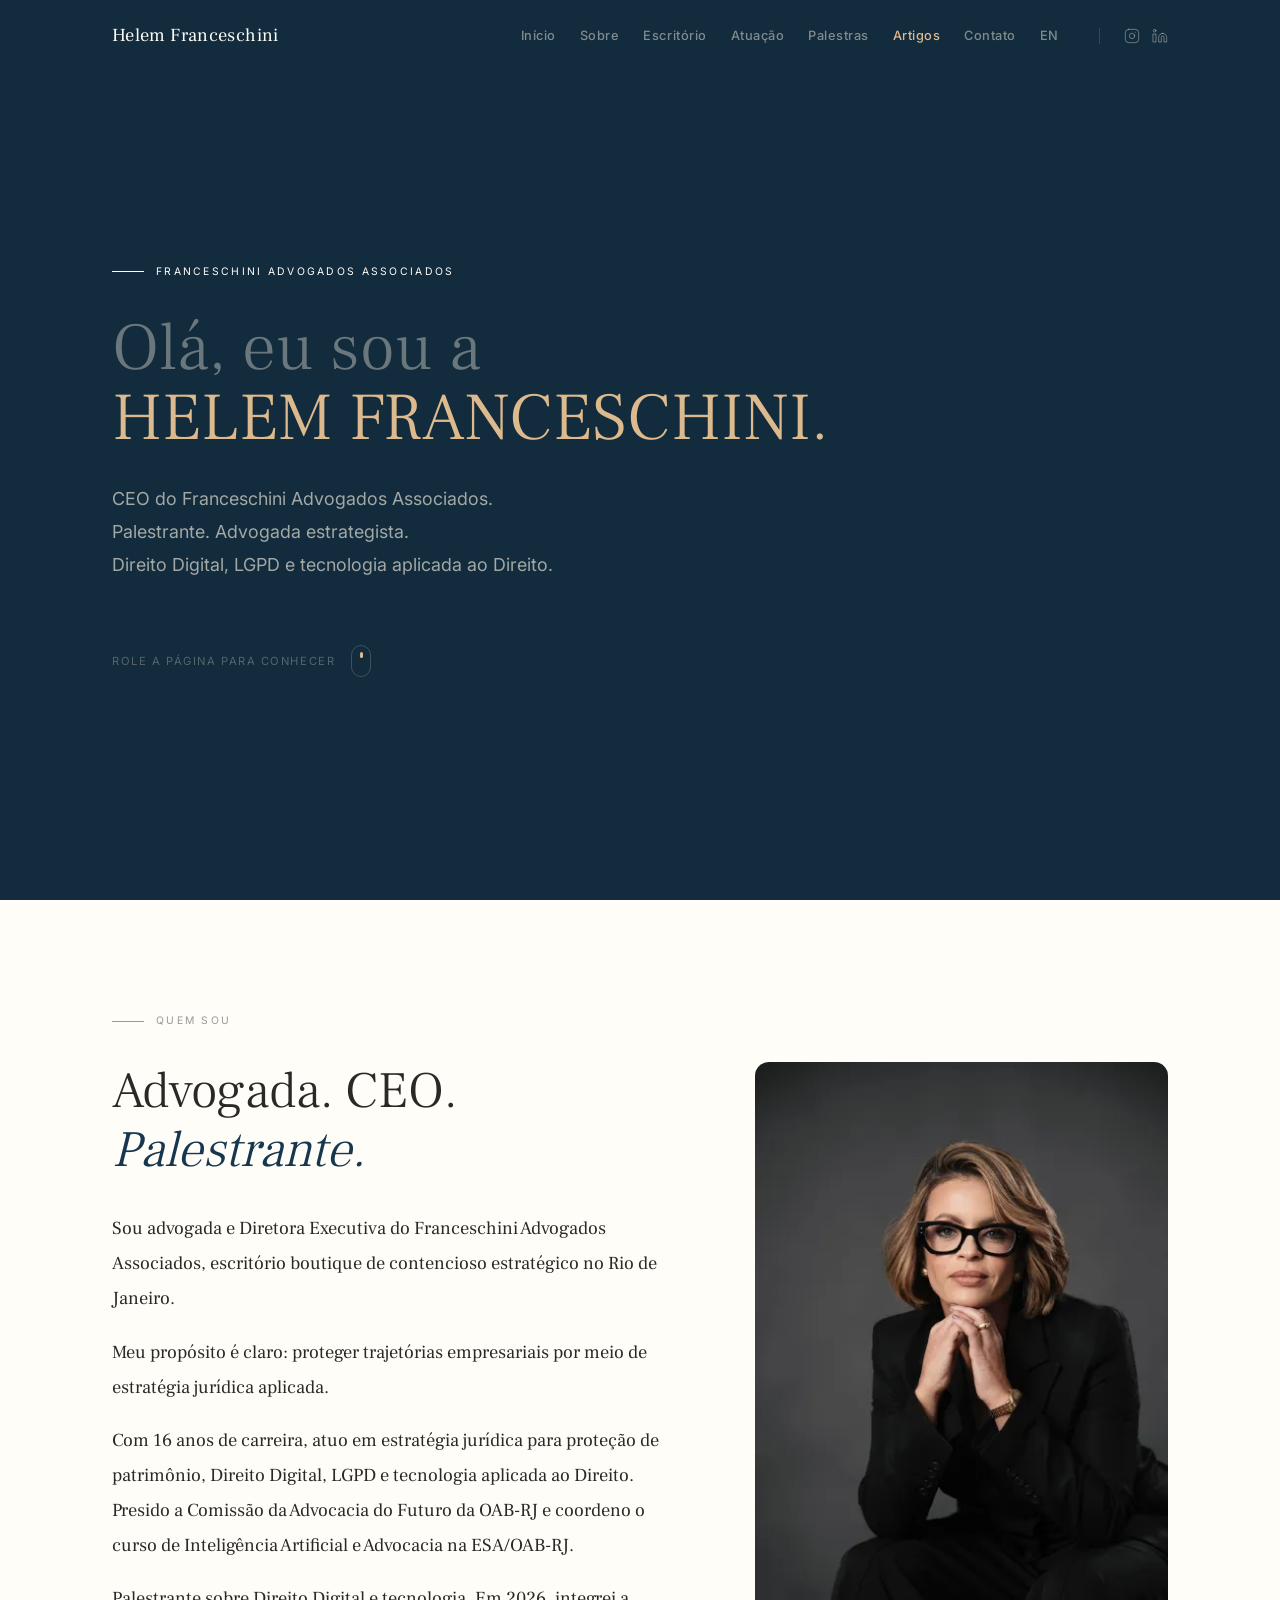
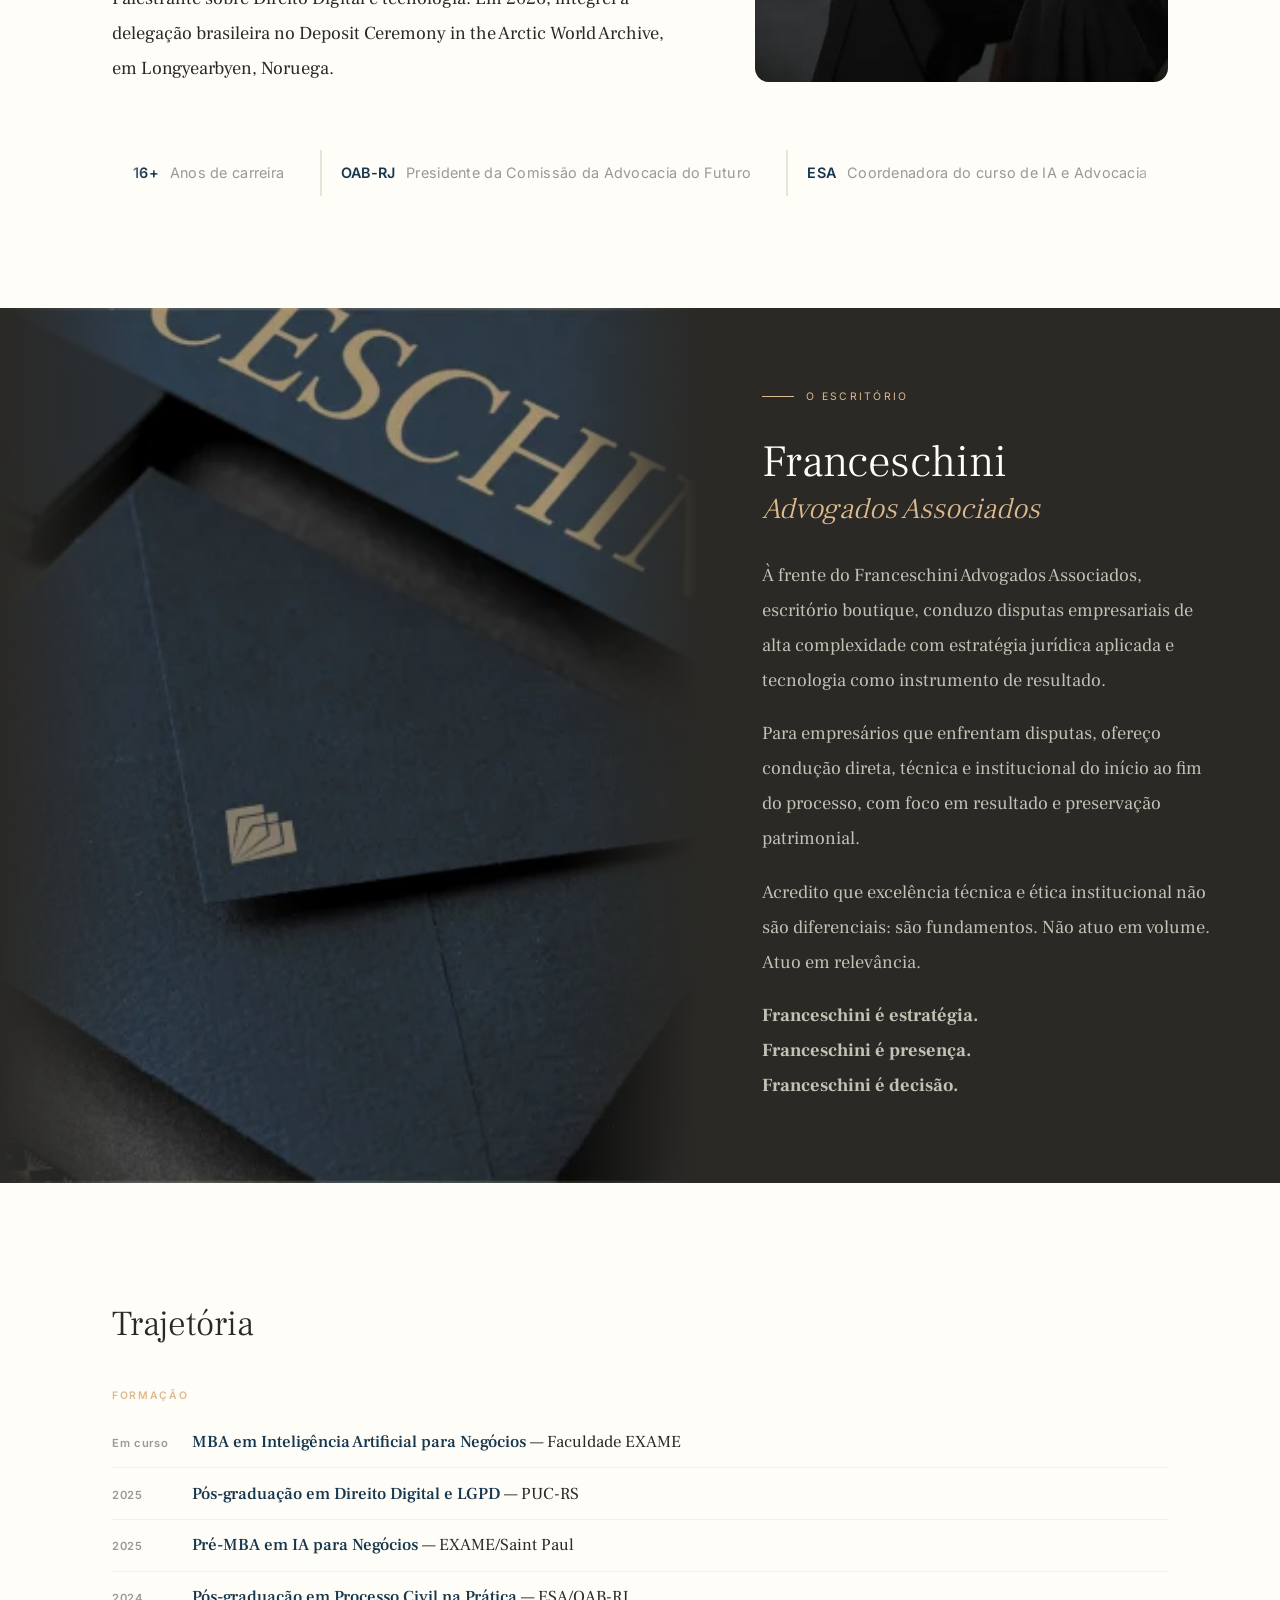
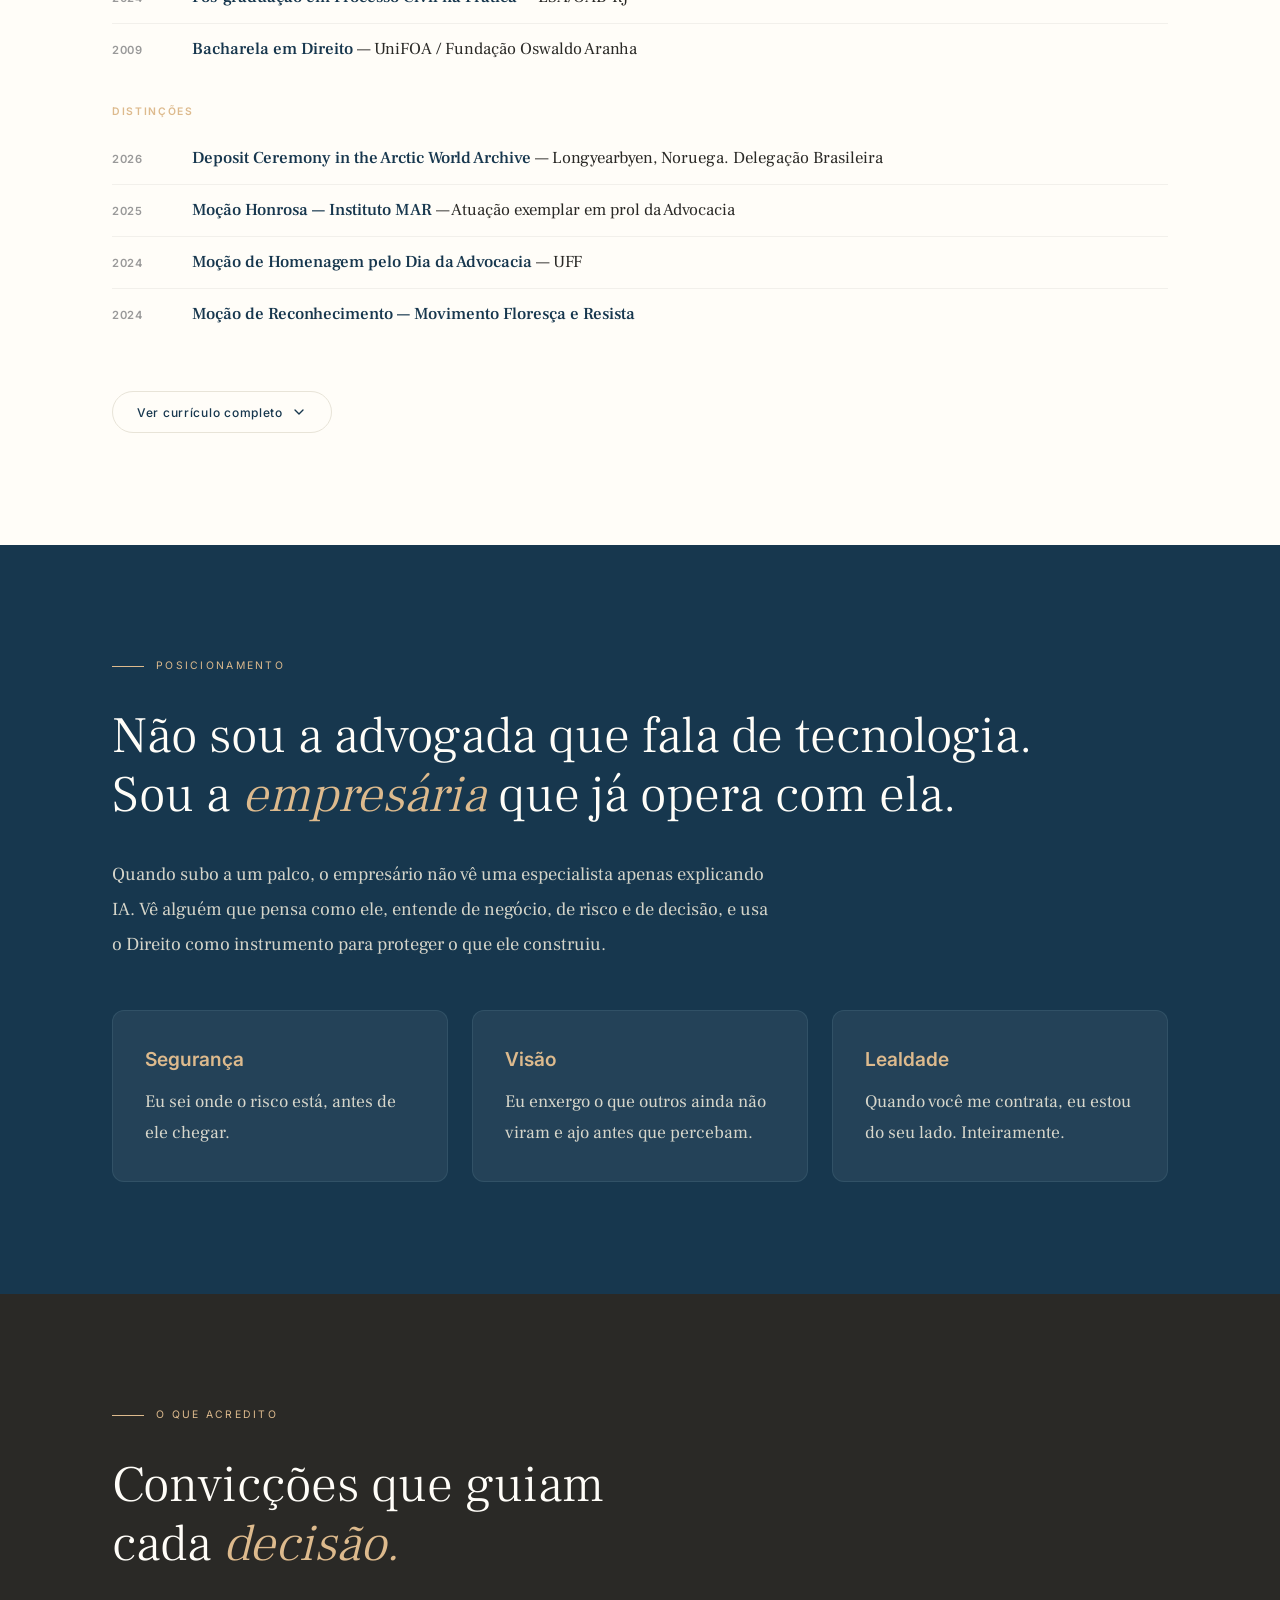
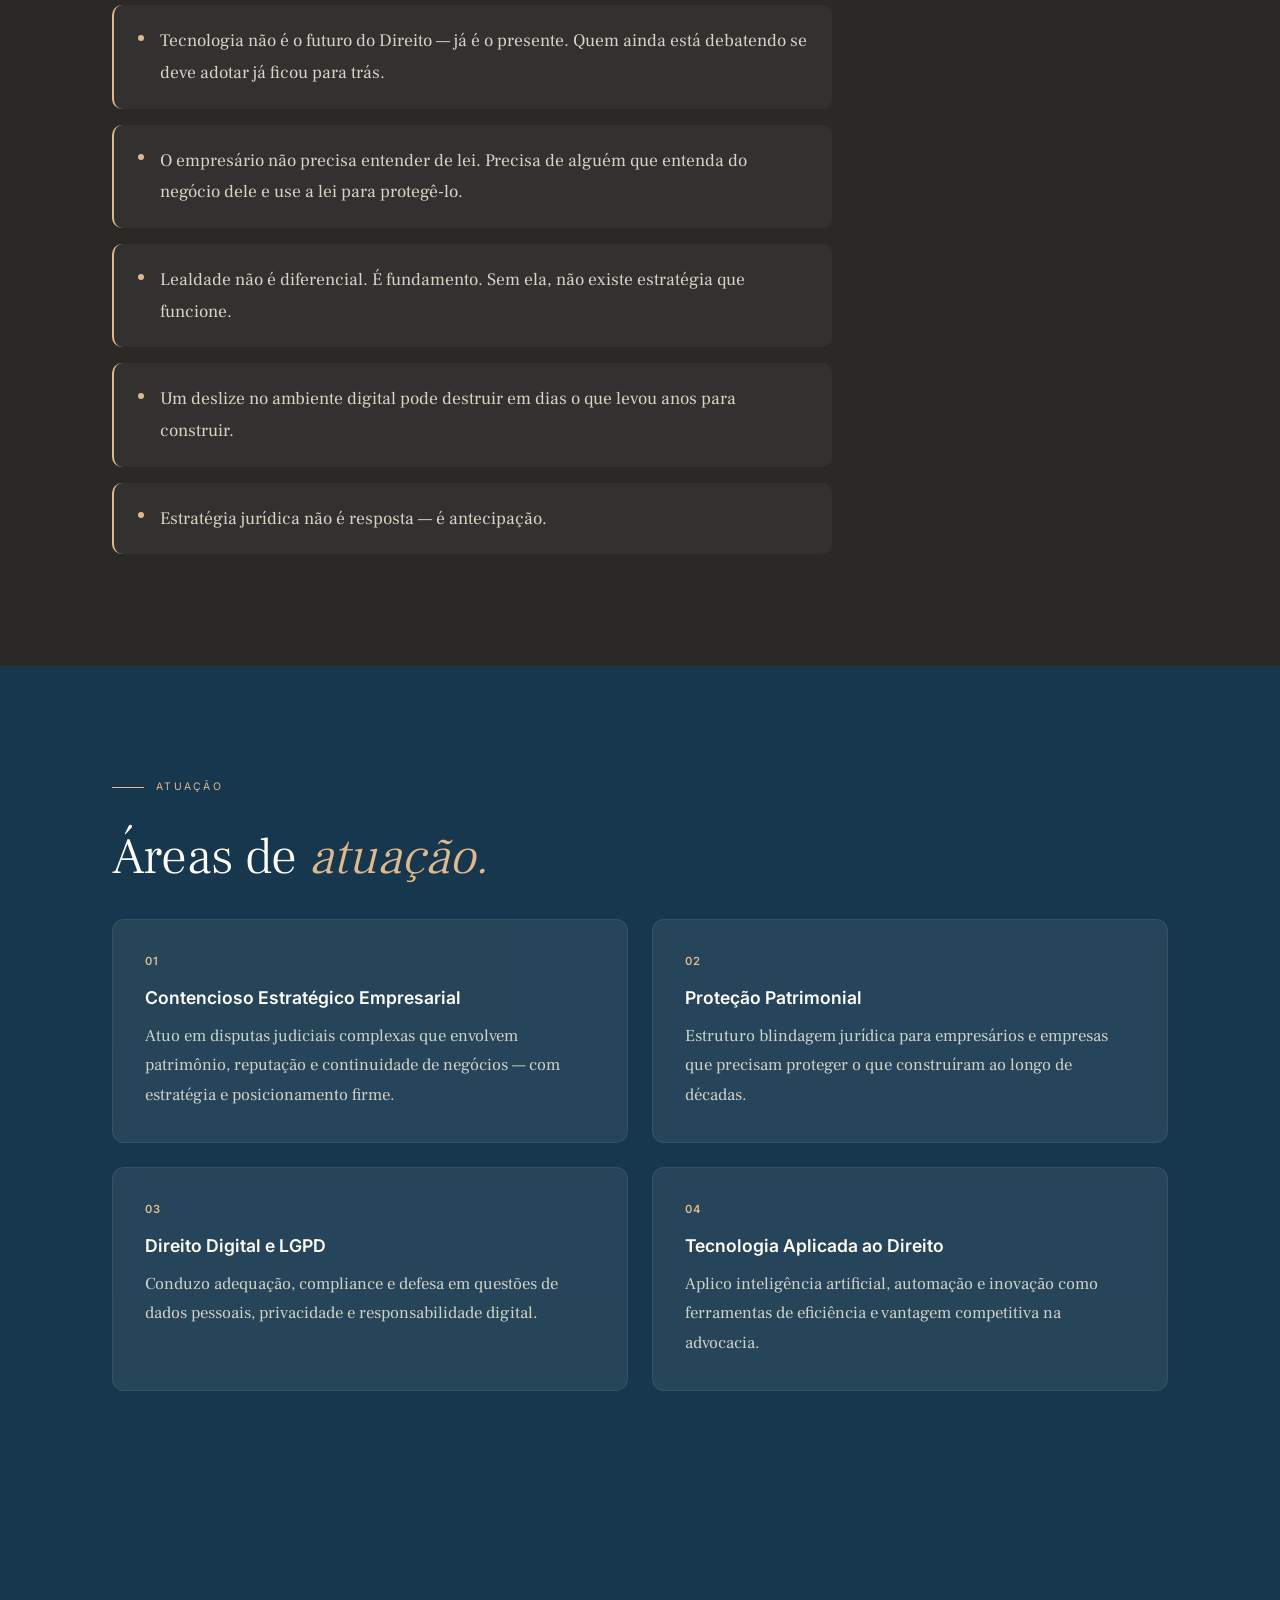
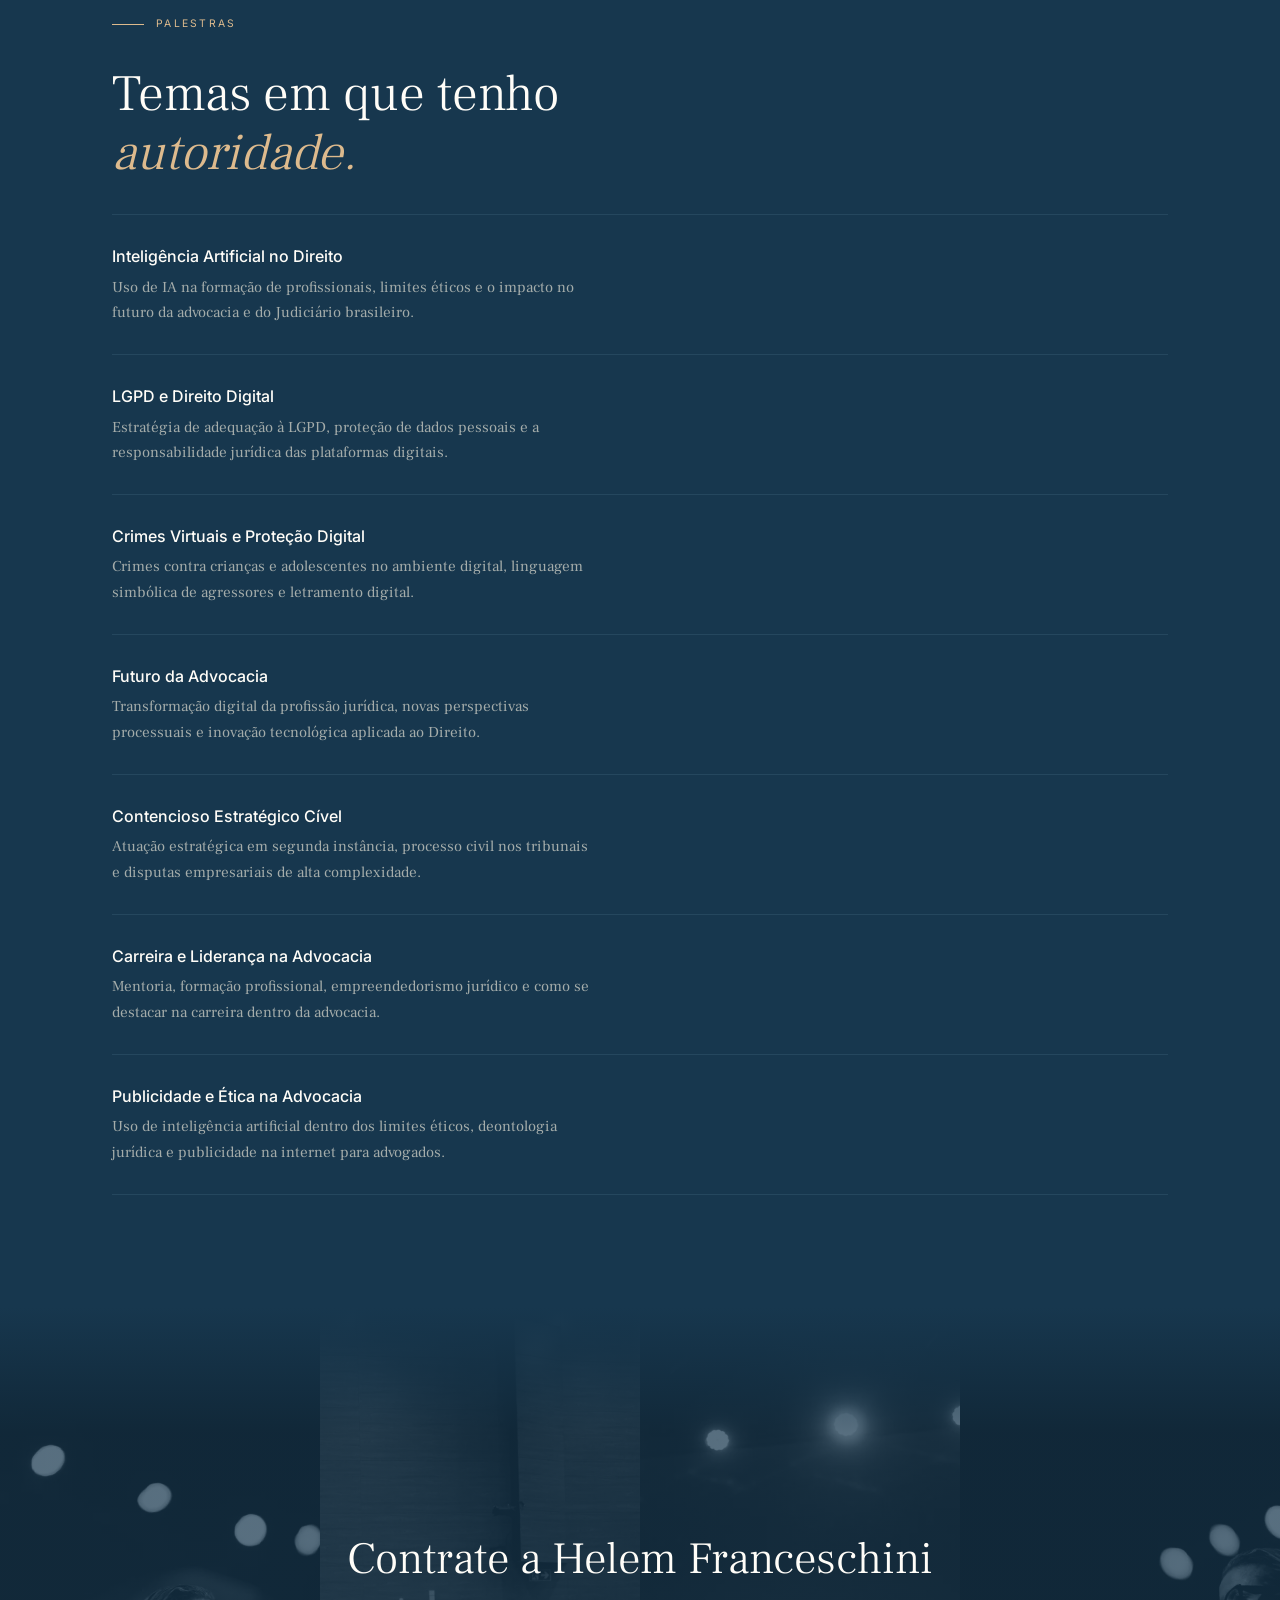
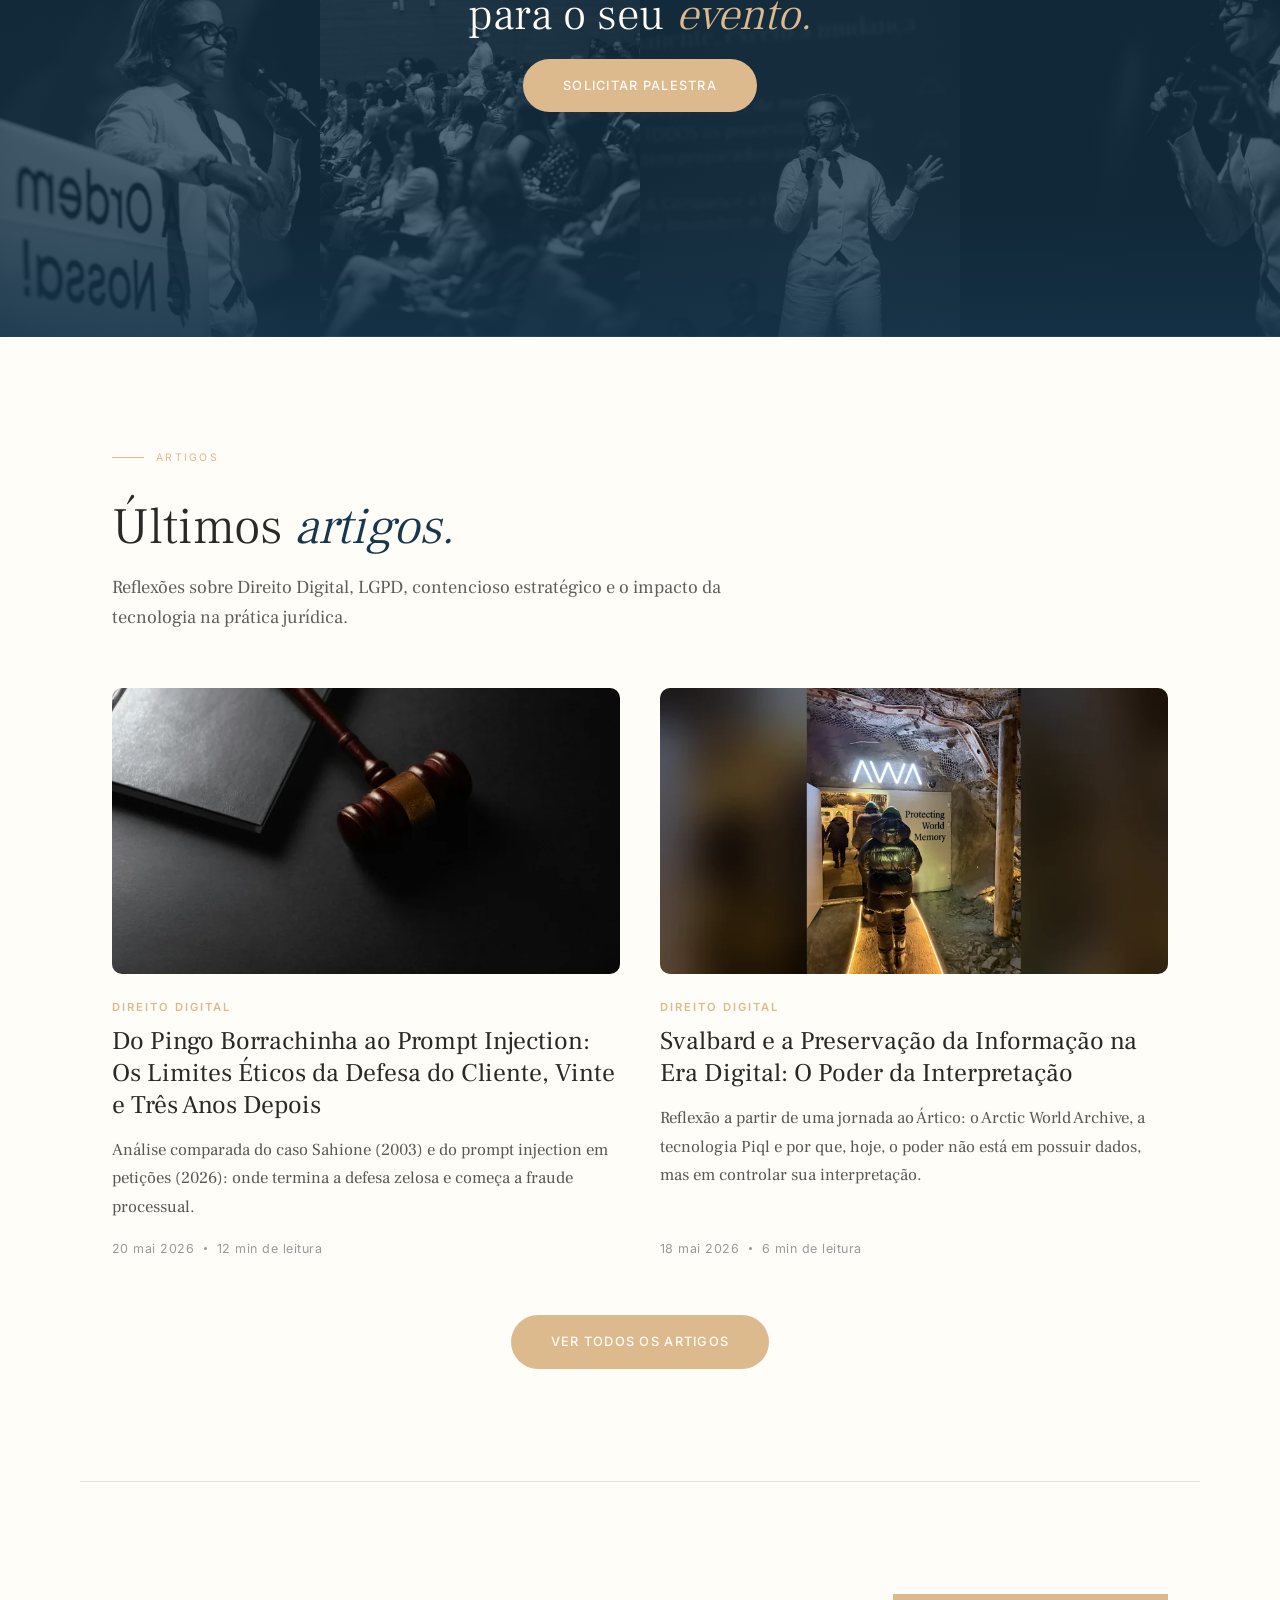
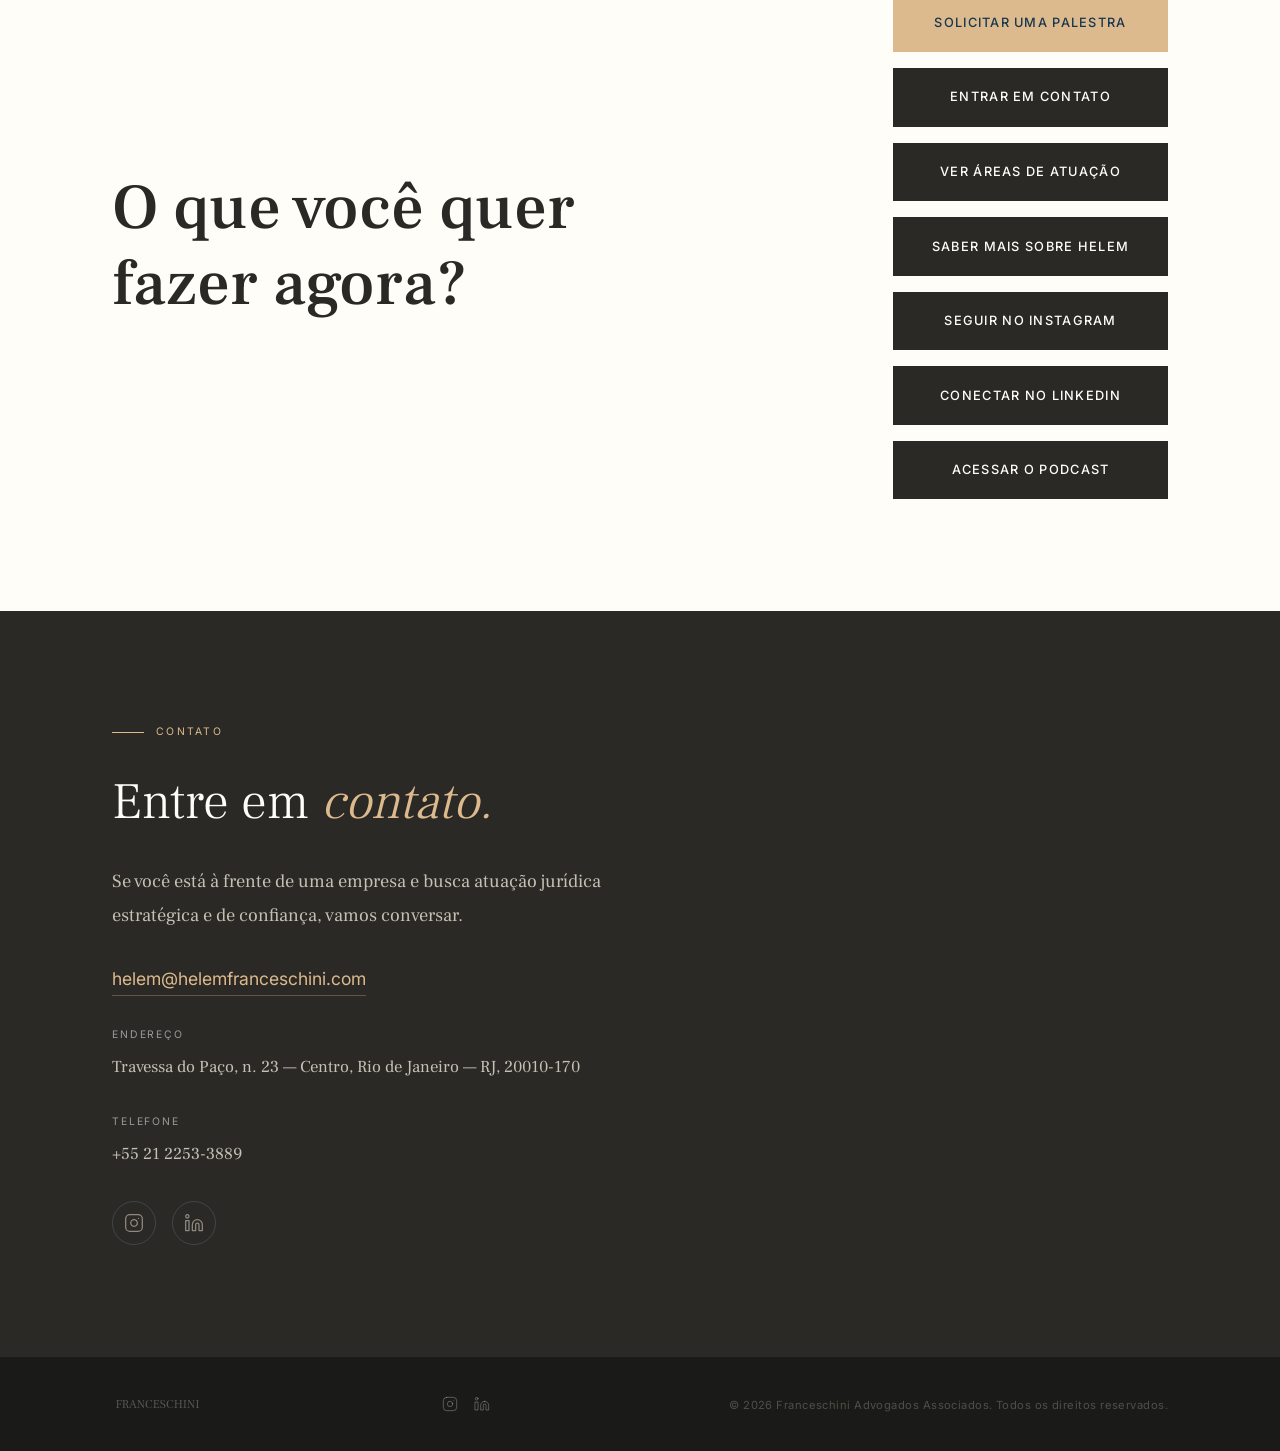
==== index.html @ 121a287d "feat: adiciona Microsoft Clarity (heatmaps + session recordings) e atualiza lastmod do sitemap Co-Au" ====
<!DOCTYPE html>
<html lang="pt-BR">
<head>
  <meta charset="UTF-8">
  <meta name="viewport" content="width=device-width, initial-scale=1.0">

  <!-- SEO: Title -->
  <title>Helem Franceschini | Advogada Estrategista, LGPD — RJ</title>

  <!-- SEO: Meta description -->
  <meta name="description" content="CEO do Franceschini Advogados Associados. Contencioso estratégico empresarial, Direito Digital e LGPD no Rio de Janeiro.">

  <!-- SEO: Author -->
  <meta name="author" content="Helem Franceschini">

  <!-- SEO: Robots -->
  <meta name="robots" content="index, follow, max-image-preview:large, max-snippet:-1, max-video-preview:-1">

  <!-- SEO: Google Search Console verification -->
  <meta name="google-site-verification" content="AG8P7zy0Y91193-DZ87xhCMQhsypLPZE5TnyPQFFQ3E">

  <!-- SEO: Canonical URL -->
  <link rel="canonical" href="https://www.helemfranceschini.com/">

  <!-- SEO: Open Graph (Facebook/LinkedIn) -->
  <meta property="og:type" content="website">
  <meta property="og:locale" content="pt_BR">
  <meta property="og:title" content="Helem Franceschini | Advogada Estrategista, LGPD — RJ">
  <meta property="og:description" content="CEO do Franceschini Advogados Associados. Contencioso estratégico empresarial, Direito Digital e LGPD no Rio de Janeiro.">
  <meta property="og:url" content="https://www.helemfranceschini.com/">
  <meta property="og:site_name" content="Helem Franceschini">
  <meta property="og:image" content="https://www.helemfranceschini.com/assets/images/helem-franceschini-profile.jpg">
  <meta property="og:image:width" content="1200">
  <meta property="og:image:height" content="630">
  <meta property="og:image:alt" content="Helem Franceschini — Advogada estrategista e CEO do Franceschini Advogados Associados">
  <meta property="og:image:type" content="image/jpeg">

  <!-- SEO: Twitter Card -->
  <meta name="twitter:card" content="summary_large_image">
  <meta name="twitter:title" content="Helem Franceschini | Advogada Estrategista, LGPD — RJ">
  <meta name="twitter:description" content="CEO do Franceschini Advogados Associados. Contencioso estratégico, Direito Digital e LGPD no Rio de Janeiro.">
  <meta name="twitter:image" content="https://www.helemfranceschini.com/assets/images/helem-franceschini-profile.jpg">

  <!-- SEO: Geo tags -->
  <meta name="geo.region" content="BR-RJ">
  <meta name="geo.placename" content="Rio de Janeiro">

  <!-- Favicon & Theme -->
  <link rel="icon" href="assets/logos/icon.svg" type="image/svg+xml">
  <meta name="theme-color" content="#17374E">

  <!-- SEO: hreflang -->
  <link rel="alternate" hreflang="pt-BR" href="https://www.helemfranceschini.com/">
  <link rel="alternate" hreflang="en" href="https://www.helemfranceschini.com/en/">
  <link rel="alternate" hreflang="x-default" href="https://www.helemfranceschini.com/">

  <!-- SEO: Structured Data (JSON-LD) -->
  <script type="application/ld+json">
  {
    "@context": "https://schema.org",
    "@type": "LegalService",
    "name": "Franceschini Advogados Associados",
    "description": "Escritório boutique de contencioso estratégico empresarial no Rio de Janeiro. Direito Digital, LGPD e proteção patrimonial.",
    "url": "https://www.helemfranceschini.com",
    "email": "helem@helemfranceschini.com",
    "telephone": "+55 21 2253-3889",
    "address": {
      "@type": "PostalAddress",
      "streetAddress": "Travessa do Paço, 23",
      "addressLocality": "Rio de Janeiro",
      "addressRegion": "RJ",
      "postalCode": "20010-170",
      "addressCountry": "BR"
    },
    "founder": {
      "@type": "Person",
      "name": "Helem Franceschini",
      "jobTitle": "CEO e Diretora Executiva",
      "description": "Advogada estrategista com mais de 16 anos de carreira. Preside a Comissão da Advocacia do Futuro da OAB-RJ.",
      "sameAs": [
        "https://www.instagram.com/helemfranceschini",
        "https://www.linkedin.com/in/helem-franceschini-45b18839"
      ]
    },
    "areaServed": {
      "@type": "Country",
      "name": "Brasil"
    },
    "priceRange": "$$$",
    "sameAs": [
      "https://www.instagram.com/helemfranceschini",
      "https://www.linkedin.com/in/helem-franceschini-45b18839"
    ],
    "hasOfferCatalog": {
      "@type": "OfferCatalog",
      "name": "Áreas de atuação",
      "itemListElement": [
        {
          "@type": "Offer",
          "itemOffered": {
            "@type": "Service",
            "name": "Contencioso Estratégico Empresarial",
            "serviceType": "Strategic Corporate Litigation",
            "description": "Atuação em disputas judiciais complexas que envolvem patrimônio, reputação e continuidade de negócios — com estratégia e posicionamento firme.",
            "provider": { "@type": "LegalService", "name": "Franceschini Advogados Associados" },
            "areaServed": { "@type": "Country", "name": "Brasil" }
          }
        },
        {
          "@type": "Offer",
          "itemOffered": {
            "@type": "Service",
            "name": "Proteção Patrimonial",
            "serviceType": "Asset Protection",
            "description": "Estruturação de blindagem jurídica para empresários e empresas que precisam proteger o que construíram ao longo de décadas.",
            "provider": { "@type": "LegalService", "name": "Franceschini Advogados Associados" },
            "areaServed": { "@type": "Country", "name": "Brasil" }
          }
        },
        {
          "@type": "Offer",
          "itemOffered": {
            "@type": "Service",
            "name": "Direito Digital e LGPD",
            "serviceType": "Digital Law and Data Protection (LGPD)",
            "description": "Adequação, compliance e defesa em questões de dados pessoais, privacidade e responsabilidade digital.",
            "provider": { "@type": "LegalService", "name": "Franceschini Advogados Associados" },
            "areaServed": { "@type": "Country", "name": "Brasil" }
          }
        },
        {
          "@type": "Offer",
          "itemOffered": {
            "@type": "Service",
            "name": "Tecnologia Aplicada ao Direito",
            "serviceType": "Legal Technology and AI",
            "description": "Inteligência artificial, automação e inovação como ferramentas de eficiência e vantagem competitiva na advocacia.",
            "provider": { "@type": "LegalService", "name": "Franceschini Advogados Associados" },
            "areaServed": { "@type": "Country", "name": "Brasil" }
          }
        }
      ]
    }
  }
  </script>

  <!-- SEO: VideoObject Schema -->
  <script type="application/ld+json">
  {
    "@context": "https://schema.org",
    "@graph": [
      {
        "@type": "VideoObject",
        "name": "Helem Franceschini — Apresentação",
        "description": "Apresentação institucional de Helem Franceschini, CEO do Franceschini Advogados Associados, escritório boutique de contencioso estratégico empresarial no Rio de Janeiro.",
        "thumbnailUrl": "https://www.helemfranceschini.com/assets/images/helem-franceschini-profile.jpg",
        "uploadDate": "2026-04-06",
        "contentUrl": "https://www.helemfranceschini.com/assets/videos/helem-franceschini-hero.mp4",
        "embedUrl": "https://www.helemfranceschini.com/#inicio",
        "publisher": {
          "@type": "Organization",
          "name": "Franceschini Advogados Associados",
          "logo": {
            "@type": "ImageObject",
            "url": "https://www.helemfranceschini.com/assets/logos/logotype.svg"
          }
        }
      },
      {
        "@type": "VideoObject",
        "name": "Áreas de Atuação — Franceschini Advogados Associados",
        "description": "Vídeo institucional sobre as áreas de atuação: contencioso estratégico empresarial, proteção patrimonial, Direito Digital, LGPD e tecnologia aplicada ao Direito.",
        "thumbnailUrl": "https://www.helemfranceschini.com/assets/images/helem-franceschini-profile.jpg",
        "uploadDate": "2026-04-06",
        "contentUrl": "https://www.helemfranceschini.com/assets/videos/helem-franceschini-atuacao.mp4",
        "embedUrl": "https://www.helemfranceschini.com/#atuacao",
        "publisher": {
          "@type": "Organization",
          "name": "Franceschini Advogados Associados",
          "logo": {
            "@type": "ImageObject",
            "url": "https://www.helemfranceschini.com/assets/logos/logotype.svg"
          }
        }
      }
    ]
  }
  </script>

  <!-- SEO: Person Schema -->
  <script type="application/ld+json">
  {
    "@context": "https://schema.org",
    "@type": "Person",
    "name": "Helem Franceschini",
    "jobTitle": "CEO e Diretora Executiva",
    "worksFor": {
      "@type": "LegalService",
      "name": "Franceschini Advogados Associados"
    },
    "description": "Advogada estrategista, especialista em Direito Digital, LGPD e tecnologia aplicada ao Direito. Preside a Comissão da Advocacia do Futuro da OAB-RJ.",
    "url": "https://www.helemfranceschini.com",
    "sameAs": [
      "https://www.instagram.com/helemfranceschini",
      "https://www.linkedin.com/in/helem-franceschini-45b18839"
    ],
    "knowsAbout": ["Direito Digital", "LGPD", "Contencioso Estratégico", "Proteção Patrimonial", "Inteligência Artificial no Direito", "Tecnologia Jurídica"],
    "alumniOf": [
      { "@type": "CollegeOrUniversity", "name": "UniFOA — Fundação Oswaldo Aranha" },
      { "@type": "CollegeOrUniversity", "name": "PUC-RS" },
      { "@type": "CollegeOrUniversity", "name": "ESA/OAB-RJ" }
    ],
    "memberOf": {
      "@type": "Organization",
      "name": "Ordem dos Advogados do Brasil — Seccional Rio de Janeiro (OAB-RJ)"
    },
    "award": ["Presidente da Comissão da Advocacia do Futuro — OAB-RJ", "Coordenadora do curso de IA e Advocacia — ESA/OAB-RJ", "Delegação brasileira no Arctic World Archive — Noruega 2026"]
  }
  </script>

  <!-- Fonts -->
  <link rel="preconnect" href="https://fonts.googleapis.com">
  <link rel="preconnect" href="https://fonts.gstatic.com" crossorigin>
  <link href="https://fonts.googleapis.com/css2?family=Frank+Ruhl+Libre:wght@300;400;500&family=Inter:wght@400;500;600;700&display=swap" rel="stylesheet">

  <!-- Stylesheet -->
  <link rel="stylesheet" href="css/style.css">

  <!-- Microsoft Clarity -->
  <script type="text/javascript">
    (function(c,l,a,r,i,t,y){
        c[a]=c[a]||function(){(c[a].q=c[a].q||[]).push(arguments)};
        t=l.createElement(r);t.async=1;t.src="https://www.clarity.ms/tag/"+i;
        y=l.getElementsByTagName(r)[0];y.parentNode.insertBefore(t,y);
    })(window, document, "clarity", "script", "wuj29hnv44");
  </script>
</head>
<body>

  <a href="#inicio" class="skip-link">Pular para o conteúdo</a>

  <!-- NAVIGATION -->
  <header>
    <nav class="nav" id="nav" aria-label="Navegação principal">
      <div class="nav-inner">
        <a href="#inicio" class="nav-logo" aria-label="Helem Franceschini — Início">
          <span class="nav-logo-text">Helem Franceschini</span>
        </a>
        <div class="nav-links">
          <a href="#inicio" class="nav-link">Início</a>
          <a href="#sobre" class="nav-link">Sobre</a>
          <a href="#escritorio" class="nav-link">Escritório</a>
          <a href="#atuacao" class="nav-link">Atuação</a>
          <a href="#palestras" class="nav-link">Palestras</a>
          <a href="/artigos/" class="nav-link nav-link-featured">Artigos</a>
          <a href="#contato" class="nav-link">Contato</a>
          <a href="/en/" class="nav-link nav-lang" hreflang="en" lang="en" aria-label="Switch to English version">EN</a>
          <div class="nav-socials">
            <a href="https://www.instagram.com/helemfranceschini" class="nav-social" aria-label="Instagram" target="_blank" rel="noopener noreferrer">
              <svg width="16" height="16" viewBox="0 0 24 24" fill="none" stroke="currentColor" stroke-width="1.5" stroke-linecap="round" stroke-linejoin="round" aria-hidden="true"><rect x="2" y="2" width="20" height="20" rx="5" ry="5"/><path d="m16 11.37A4 4 0 1 1 12.63 8 4 4 0 0 1 16 11.37z"/><line x1="17.5" y1="6.5" x2="17.51" y2="6.5"/></svg>
            </a>
            <a href="https://www.linkedin.com/in/helem-franceschini-45b18839" class="nav-social" aria-label="LinkedIn" target="_blank" rel="noopener noreferrer">
              <svg width="16" height="16" viewBox="0 0 24 24" fill="none" stroke="currentColor" stroke-width="1.5" stroke-linecap="round" stroke-linejoin="round" aria-hidden="true"><path d="M16 8a6 6 0 0 1 6 6v7h-4v-7a2 2 0 0 0-2-2 2 2 0 0 0-2 2v7h-4v-7a6 6 0 0 1 6-6z"/><rect x="2" y="9" width="4" height="12"/><circle cx="4" cy="4" r="2"/></svg>
            </a>
          </div>
        </div>
        <button class="nav-toggle" id="navToggle" aria-label="Abrir menu de navegação" aria-expanded="false" onclick="this.classList.toggle('open');var m=document.getElementById('mobileMenu');m.classList.toggle('open');var o=m.classList.contains('open');document.body.style.overflow=o?'hidden':'';this.setAttribute('aria-expanded',o?'true':'false');">
          <span></span>
          <span></span>
        </button>
      </div>
    </nav>
  </header>

  <!-- MOBILE MENU -->
  <div class="mobile-menu" id="mobileMenu" role="dialog" aria-label="Menu de navegação">
    <a href="#inicio" class="mobile-link" onclick="document.getElementById('mobileMenu').classList.remove('open');document.getElementById('navToggle').classList.remove('open');document.body.style.overflow='';">Início</a>
    <a href="#sobre" class="mobile-link" onclick="document.getElementById('mobileMenu').classList.remove('open');document.getElementById('navToggle').classList.remove('open');document.body.style.overflow='';">Sobre</a>
    <a href="#escritorio" class="mobile-link" onclick="document.getElementById('mobileMenu').classList.remove('open');document.getElementById('navToggle').classList.remove('open');document.body.style.overflow='';">Escritório</a>
    <a href="#atuacao" class="mobile-link" onclick="document.getElementById('mobileMenu').classList.remove('open');document.getElementById('navToggle').classList.remove('open');document.body.style.overflow='';">Atuação</a>
    <a href="#palestras" class="mobile-link" onclick="document.getElementById('mobileMenu').classList.remove('open');document.getElementById('navToggle').classList.remove('open');document.body.style.overflow='';">Palestras</a>
    <a href="/artigos/" class="mobile-link">Artigos</a>
    <a href="#contato" class="mobile-link" onclick="document.getElementById('mobileMenu').classList.remove('open');document.getElementById('navToggle').classList.remove('open');document.body.style.overflow='';">Contato</a>
    <a href="/en/" class="mobile-link mobile-lang" hreflang="en" lang="en" aria-label="Switch to English version">EN — English version</a>
    <div class="mobile-socials">
      <a href="https://www.instagram.com/helemfranceschini" class="mobile-social" aria-label="Instagram" target="_blank" rel="noopener noreferrer">
        <svg width="20" height="20" viewBox="0 0 24 24" fill="none" stroke="currentColor" stroke-width="1.5" stroke-linecap="round" stroke-linejoin="round" aria-hidden="true"><rect x="2" y="2" width="20" height="20" rx="5" ry="5"/><path d="m16 11.37A4 4 0 1 1 12.63 8 4 4 0 0 1 16 11.37z"/><line x1="17.5" y1="6.5" x2="17.51" y2="6.5"/></svg>
      </a>
      <a href="https://www.linkedin.com/in/helem-franceschini-45b18839" class="mobile-social" aria-label="LinkedIn" target="_blank" rel="noopener noreferrer">
        <svg width="20" height="20" viewBox="0 0 24 24" fill="none" stroke="currentColor" stroke-width="1.5" stroke-linecap="round" stroke-linejoin="round" aria-hidden="true"><path d="M16 8a6 6 0 0 1 6 6v7h-4v-7a2 2 0 0 0-2-2 2 2 0 0 0-2 2v7h-4v-7a6 6 0 0 1 6-6z"/><rect x="2" y="9" width="4" height="12"/><circle cx="4" cy="4" r="2"/></svg>
      </a>
    </div>
  </div>

  <main>
    <!-- HERO -->
    <section class="hero" id="inicio" aria-label="Apresentação">
      <video class="hero-video" autoplay muted loop playsinline preload="metadata" aria-hidden="true">
        <source src="assets/videos/helem-franceschini-hero.mp4" type="video/mp4">
      </video>
      <div class="hero-video-overlay"></div>
      <div class="container hero-content">
        <div class="hero-eyebrow">
          <span class="eyebrow-line"></span>
          <span>Franceschini Advogados Associados</span>
        </div>
        <h1 class="hero-title">
          Olá, eu sou a<br>
          <span class="hero-name">Helem Franceschini.</span>
        </h1>
        <p class="hero-subtitle">
          CEO do Franceschini Advogados Associados.<br>
          Palestrante. Advogada estrategista.<br>
          Direito Digital, LGPD e tecnologia aplicada ao Direito.
        </p>
        <div class="hero-scroll" aria-hidden="true">
          <span>Role a página para conhecer</span>
          <div class="scroll-indicator">
            <div class="scroll-dot"></div>
          </div>
        </div>
      </div>
    </section>

    <!-- ABOUT -->
    <section class="section section-light" id="sobre" aria-label="Sobre Helem Franceschini">
      <div class="container">
        <div class="section-eyebrow about-eyebrow-desktop">
          <span class="eyebrow-line"></span>
          <span>Quem sou</span>
        </div>
        <div class="about-grid">
          <div class="about-text">
            <div class="section-eyebrow about-eyebrow-mobile">
              <span class="eyebrow-line"></span>
              <span>Quem sou</span>
            </div>
            <h2 class="section-title title-dark">
              Advogada. CEO.<br>
              <em>Palestrante.</em>
            </h2>
            <p class="prose">
              Sou advogada e Diretora Executiva do Franceschini Advogados Associados, escritório boutique de contencioso estratégico no Rio de Janeiro.
            </p>
            <p class="prose">
              Meu propósito é claro: proteger trajetórias empresariais por meio de estratégia jurídica aplicada.
            </p>
            <p class="prose">
              Com 16 anos de carreira, atuo em estratégia jurídica para proteção de patrimônio, Direito Digital, LGPD e tecnologia aplicada ao Direito. Presido a Comissão da Advocacia do Futuro da OAB-RJ e coordeno o curso de Inteligência Artificial e Advocacia na ESA/OAB-RJ.
            </p>
            <p class="prose">
              Palestrante sobre Direito Digital e tecnologia. Em 2026, integrei a delegação brasileira no Deposit Ceremony in the Arctic World Archive, em Longyearbyen, Noruega.
            </p>
          </div>
          <div class="about-photo">
            <picture>
              <source type="image/webp" srcset="assets/images/helem-franceschini-profile-420w.webp 420w, assets/images/helem-franceschini-profile-840w.webp 840w" sizes="(max-width: 900px) 100vw, 420px">
              <img src="assets/images/helem-franceschini-profile-840w.jpg" srcset="assets/images/helem-franceschini-profile-420w.jpg 420w, assets/images/helem-franceschini-profile-840w.jpg 840w" sizes="(max-width: 900px) 100vw, 420px" alt="Helem Franceschini — Advogada estrategista e CEO do Franceschini Advogados Associados, Rio de Janeiro" width="840" height="1260" loading="lazy">
            </picture>
          </div>
        </div>
        <div class="marquee-wrapper">
          <div class="marquee-track">
            <div class="marquee-content">
              <span class="marquee-item"><strong>16+</strong> Anos de carreira</span>
              <span class="marquee-item"><strong>OAB-RJ</strong> Presidente da Comissão da Advocacia do Futuro</span>
              <span class="marquee-item"><strong>ESA</strong> Coordenadora do curso de IA e Advocacia</span>
              <span class="marquee-item"><strong>2026</strong> Arctic World Archive — Delegação Brasileira, Noruega</span>
              <span class="marquee-item"><strong>Publicação</strong> Revista da ANDES</span>
              <span class="marquee-item"><strong>Distinção</strong> Diploma Amigo da Marinha — 1º Distrito Naval</span>
              <span class="marquee-item"><strong>PUC-RS</strong> Pós-graduação em Direito Digital e LGPD</span>
              <span class="marquee-item"><strong>Podcast</strong> Fora o Glamour</span>
            </div>
            <div class="marquee-content" aria-hidden="true">
              <span class="marquee-item"><strong>16+</strong> Anos de carreira</span>
              <span class="marquee-item"><strong>OAB-RJ</strong> Presidente da Comissão da Advocacia do Futuro</span>
              <span class="marquee-item"><strong>ESA</strong> Coordenadora do curso de IA e Advocacia</span>
              <span class="marquee-item"><strong>2026</strong> Arctic World Archive — Delegação Brasileira, Noruega</span>
              <span class="marquee-item"><strong>Publicação</strong> Revista da ANDES</span>
              <span class="marquee-item"><strong>Distinção</strong> Diploma Amigo da Marinha — 1º Distrito Naval</span>
              <span class="marquee-item"><strong>PUC-RS</strong> Pós-graduação em Direito Digital e LGPD</span>
              <span class="marquee-item"><strong>Podcast</strong> Fora o Glamour</span>
            </div>
          </div>
        </div>

      </div>
    </section>

    <!-- ESCRITÓRIO -->
    <section class="section section-escritorio" id="escritorio" aria-label="Franceschini Advogados Associados">
      <div class="container">
        <div class="escritorio-grid">
          <div class="escritorio-image">
            <picture>
              <source type="image/webp" srcset="assets/images/franceschini-advogados-identidade-visual-768w.webp 768w, assets/images/franceschini-advogados-identidade-visual-1280w.webp 1280w, assets/images/franceschini-advogados-identidade-visual-1920w.webp 1920w" sizes="(max-width: 900px) 100vw, 60vw">
              <img src="assets/images/franceschini-advogados-identidade-visual.png" alt="Papelaria e identidade visual do Franceschini Advogados Associados — envelope, cartão e materiais com a marca em tons de safira e dourado" width="1280" height="854" loading="lazy">
            </picture>
          </div>
          <div class="escritorio-content">
            <div class="section-eyebrow eyebrow-ambar">
              <span class="eyebrow-line line-ambar"></span>
              <span>O Escritório</span>
            </div>
            <h2 class="escritorio-title">
              Franceschini<br>
              <em>Advogados Associados</em>
            </h2>
            <p class="prose prose-escritorio">
              À frente do Franceschini Advogados Associados, escritório boutique, conduzo disputas empresariais de alta complexidade com estratégia jurídica aplicada e tecnologia como instrumento de resultado.
            </p>
            <p class="prose prose-escritorio">
              Para empresários que enfrentam disputas, ofereço condução direta, técnica e institucional do início ao fim do processo, com foco em resultado e preservação patrimonial.
            </p>
            <p class="prose prose-escritorio">
              Acredito que excelência técnica e ética institucional não são diferenciais: são fundamentos. Não atuo em volume. Atuo em relevância.
            </p>
            <p class="prose prose-escritorio">
              <strong>Franceschini é estratégia.<br> Franceschini é presença.<br> Franceschini é decisão.</strong>
            </p>
          </div>
        </div>
      </div>
    </section>
    <!-- TRAJETÓRIA -->
    <section class="section section-light" aria-label="Trajetória">
      <div class="container">

        <!-- HIGHLIGHTS DA CARREIRA -->

        <div class="career-highlights">
          <h3 class="career-highlights-title">Trajetória</h3>

          <!-- VISÍVEIS POR PADRÃO -->
          <div class="career-section">
            <h4 class="career-cat">Formação</h4>
            <div class="career-item">
              <span class="career-year">Em curso</span>
              <div><strong>MBA em Inteligência Artificial para Negócios</strong> — Faculdade EXAME</div>
            </div>
            <div class="career-item">
              <span class="career-year">2025</span>
              <div><strong>Pós-graduação em Direito Digital e LGPD</strong> — PUC-RS</div>
            </div>
            <div class="career-item">
              <span class="career-year">2025</span>
              <div><strong>Pré-MBA em IA para Negócios</strong> — EXAME/Saint Paul</div>
            </div>
            <div class="career-item">
              <span class="career-year">2024</span>
              <div><strong>Pós-graduação em Processo Civil na Prática</strong> — ESA/OAB-RJ</div>
            </div>
            <div class="career-item">
              <span class="career-year">2009</span>
              <div><strong>Bacharela em Direito</strong> — UniFOA / Fundação Oswaldo Aranha</div>
            </div>
          </div>

          <div class="career-section">
            <h4 class="career-cat">Distinções</h4>
            <div class="career-item">
              <span class="career-year">2026</span>
              <div><strong>Deposit Ceremony in the Arctic World Archive</strong> — Longyearbyen, Noruega. Delegação Brasileira</div>
            </div>
            <div class="career-item">
              <span class="career-year">2025</span>
              <div><strong>Moção Honrosa — Instituto MAR</strong> — Atuação exemplar em prol da Advocacia</div>
            </div>
            <div class="career-item">
              <span class="career-year">2024</span>
              <div><strong>Moção de Homenagem pelo Dia da Advocacia</strong> — UFF</div>
            </div>
            <div class="career-item">
              <span class="career-year">2024</span>
              <div><strong>Moção de Reconhecimento — Movimento Floresça e Resista</strong></div>
            </div>
          </div>

          <!-- EXPANSÍVEL -->
          <div class="career-expandable" id="careerMore">

            <div class="career-section">
              <div class="career-item career-item-ruled">
                <span class="career-year">2023</span>
                <div><strong>Paraninfa — Entrega de Carteira aos Novos Advogados</strong> — OAB-RJ</div>
              </div>
              <div class="career-item">
                <span class="career-year">2022</span>
                <div><strong>Diploma Amigo da Marinha</strong> — Título honorífico do Vice-Almirante do 1º Distrito Naval</div>
              </div>
              <div class="career-item">
                <span class="career-year">2021</span>
                <div><strong>Medalha Sheila Molina Pinho</strong> — Pelos relevantes serviços à sociedade fluminense</div>
              </div>
            </div>
            
            <div class="career-section">
              <h4 class="career-cat">Atuação Institucional — OAB-RJ</h4>
              <div class="career-item">
                <span class="career-year">Atual</span>
                <div><strong>Presidente da Comissão da Advocacia do Futuro</strong></div>
              </div>
              <div class="career-item">
                <span class="career-year">Atual</span>
                <div><strong>Coordenadora de Inteligência Artificial e Advocacia</strong> — ESA/OAB-RJ</div>
              </div>
              <div class="career-item">
                <span class="career-year">Atual</span>
                <div><strong>Vice-Diretora de Valorização da Advocacia</strong> — âmbito Cível</div>
              </div>
              <div class="career-item">
                <span class="career-year">Atual</span>
                <div><strong>Conselheira da OAB-RJ</strong></div>
              </div>
              <div class="career-item">
                <span class="career-year">Atual</span>
                <div><strong>Membro da Comissão de Relações Institucionais perante o STJ</strong></div>
              </div>
              <div class="career-item">
                <span class="career-year">Atual</span>
                <div><strong>Presidente da 1ª turma do TED OAB-RJ</strong></div>
              </div>
            </div>

            <div class="career-section">
              <h4 class="career-cat">Palestras Ministradas</h4>
              <div class="career-item">
                <span class="career-year">2026</span>
                <div><strong>Advocacia Inteligente</strong> — OAB Maricá</div>
              </div>
              <div class="career-item">
                <span class="career-year">2025</span>
                <div><strong>O Futuro do Processo Civil Brasileiro</strong> — OAB-RJ — Evento com o Ministro Luiz Fux do STF</div>
              </div>
              <div class="career-item">
                <span class="career-year">2025</span>
                <div><strong>Seminário Internacional Desafios do Direito na Contemporaneidade</strong> — Universidade Estácio de Sá</div>
              </div>
              <div class="career-item">
                <span class="career-year">2025</span>
                <div><strong>I Congresso Internacional Brasil/Espanha</strong> — ANDES, Palma de Mallorca</div>
              </div>
              <div class="career-item">
                <span class="career-year">2025</span>
                <div><strong>Quando Você É o Produto no Mundo Digital</strong> — NEED</div>
              </div>
              <div class="career-item">
                <span class="career-year">2025</span>
                <div><strong>Crimes Virtuais Contra Crianças e Adolescentes</strong> — ANDES + OAB-RJ — Painel com desembargadores do TJRJ</div>
              </div>
              <div class="career-item">
                <span class="career-year">2025</span>
                <div><strong>2ª Conferência Jurídica do Sul Fluminense</strong> — OAB Volta Redonda</div>
              </div>
              <div class="career-item">
                <span class="career-year">2025</span>
                <div><strong>I Congresso Nacional de Desembargadores</strong> — ANDES, Foz do Iguaçu</div>
              </div>
              <div class="career-item">
                <span class="career-year">2024</span>
                <div><strong>O Futuro do Processo Civil Brasileiro</strong> — OAB-RJ — Coordenadora e palestrante</div>
              </div>
              <div class="career-item">
                <span class="career-year">2024</span>
                <div><strong>Transformações na Advocacia</strong> — 1º Fórum Inovação Jurídica OAB-RJ + SEBRAE + Fecomércio RJ</div>
              </div>
              <div class="career-item">
                <span class="career-year">2024</span>
                <div><strong>O Uso da IA na Formação dos Profissionais de Direito</strong> — I Seminário Advocacia do Futuro, OAB-RJ</div>
              </div>
              <div class="career-item">
                <span class="career-year">2024</span>
                <div><strong>Deontologia Jurídica</strong> — ESA/OAB-RJ</div>
              </div>
              <div class="career-item">
                <span class="career-year">2024</span>
                <div><strong>Advocacia nos Tribunais</strong> — Faculdade Presbiteriana Mackenzie Rio</div>
              </div>
              <div class="career-item">
                <span class="career-year">2024</span>
                <div><strong>Tendências do Direito Contemporâneo</strong> — III Semana Jurídica IBMR</div>
              </div>
              <div class="career-item">
                <span class="career-year">2024</span>
                <div><strong>Lideranças da Advocacia</strong> — Diretoria de Valorização da Advocacia / OAB-RJ</div>
              </div>
              <div class="career-item">
                <span class="career-year">2023</span>
                <div><strong>Novas Perspectivas Processuais</strong> — Circuito Nacional de Processo Civil / OAB-RJ + CEPROC</div>
              </div>
              <div class="career-item">
                <span class="career-year">2023</span>
                <div><strong>Processo Civil — Atuação em Segunda Instância</strong> — II Semana Jurídica UNINASSAU Rio</div>
              </div>
              <div class="career-item">
                <span class="career-year">2022</span>
                <div><strong>Como Fechar Contratos</strong> — 4ª Edição Mentoria Jurídica OAB-RJ</div>
              </div>
              <div class="career-item">
                <span class="career-year">2022</span>
                <div><strong>A Mentoria e a Formação Profissional</strong> — OAB São Gonçalo</div>
              </div>
              <div class="career-item">
                <span class="career-year">2022</span>
                <div><strong>Homenagem aos Desembargadores — Quinto Constitucional</strong> — OAB Barra da Tijuca</div>
              </div>
              <div class="career-item">
                <span class="career-year">2022</span>
                <div><strong>1º Seminário sobre Violência Doméstica</strong> — Museu da Justiça / OAB-RJ + CAARJ — Coordenadora do evento</div>
              </div>
              <div class="career-item">
                <span class="career-year">2022</span>
                <div><strong>Inovação Jurídica como Aliada da Advocacia</strong> — OAB Maricá</div>
              </div>
            </div>

            <div class="career-section">
              <h4 class="career-cat">Publicações</h4>
              <div class="career-item">
                <span class="career-year">2025</span>
                <div><strong>"A Linguagem Invisível do Perigo: Crimes Virtuais Contra Crianças e Adolescentes no Cenário Digital Brasileiro"</strong> — Revista da ANDES</div>
              </div>
              <div class="career-item">
                <span class="career-year">Em prod.</span>
                <div><strong>Livro em Produção Literária</strong> — Sobre tecnologia, comportamento e decisões na era digital</div>
              </div>
            </div>

            <div class="career-section">
              <h4 class="career-cat">Podcast e Mídia</h4>
              <div class="career-item">
                <span class="career-year">Podcast</span>
                <div><strong>Fora o Glamour</strong> — Apresentadora e criadora — <a href="https://open.spotify.com/show/3gEyHWh2UrBvJH9qDyhmzt" class="career-link" target="_blank" rel="noopener noreferrer">Spotify</a> · <a href="https://www.youtube.com/@foraoglamour" class="career-link" target="_blank" rel="noopener noreferrer">YouTube</a></div>
              </div>
              <div class="career-item">
                <span class="career-year">YouTube</span>
                <div><a href="https://www.youtube.com/live/wHcjATeiml0" class="career-link" target="_blank" rel="noopener noreferrer"><strong>I Seminário Advocacia do Futuro</strong> — O Avanço da IA</a> | Parte I</div>
              </div>
              <div class="career-item">
                <span class="career-year">YouTube</span>
                <div><a href="https://www.youtube.com/watch?v=tRrP2iqlghU" class="career-link" target="_blank" rel="noopener noreferrer"><strong>I Seminário Advocacia do Futuro</strong> — O Avanço da IA</a> | Parte II</div>
              </div>
              <div class="career-item">
                <span class="career-year">YouTube</span>
                <div><a href="https://www.youtube.com/live/kKpoGfRHVEA" class="career-link" target="_blank" rel="noopener noreferrer"><strong>O Futuro do Processo Civil Brasileiro</strong></a></div>
              </div>
              <div class="career-item">
                <span class="career-year">YouTube</span>
                <div><a href="https://www.youtube.com/live/UpqZCtJs0Z4" class="career-link" target="_blank" rel="noopener noreferrer"><strong>Seminário Deontologia Jurídica</strong> — ESA</a></div>
              </div>
              <div class="career-item">
                <span class="career-year">Imprensa</span>
                <div><a href="https://www.ultimahoraonline.com.br/noticia/helem-franceschini-promovendo-a-excelencia-na-advocacia-e-no-i-encontro-nacional-celeridade-processual" class="career-link" target="_blank" rel="noopener noreferrer"><strong>Promovendo a Excelência na Advocacia</strong> — Última Hora Online</a></div>
              </div>
              <div class="career-item">
                <span class="career-year">Imprensa</span>
                <div><a href="https://oabrj.org.br/noticias/reformulada-escola-superior-advocacia-recebe-novos-conselheiros-coordenadores-professores" class="career-link" target="_blank" rel="noopener noreferrer"><strong>Escola Superior da Advocacia recebe novos conselheiros</strong> — OAB-RJ</a></div>
              </div>
              <div class="career-item">
                <span class="career-year">Imprensa</span>
                <div><a href="https://monitormercantil.com.br/o-futuro-do-processo-civil-diante-das-inovacoes-tecnologicas/" class="career-link" target="_blank" rel="noopener noreferrer"><strong>O futuro do Processo Civil diante das inovações tecnológicas</strong> — Monitor Mercantil</a></div>
              </div>
              <div class="career-item">
                <span class="career-year">Imprensa</span>
                <div><a href="https://www.correiodamanha.com.br/colunistas/magnavita/2025/11/234309-coluna-magnavita-ministro-luiz-fux-fala-sobre-futuro-do-processo-civil-na-oab-rj.html" class="career-link" target="_blank" rel="noopener noreferrer"><strong>Ministro Luiz Fux fala sobre futuro do processo civil na OAB-RJ</strong> — Correio da Manhã</a></div>
              </div>
            </div>

          </div>

          <button class="career-toggle" id="careerToggle" aria-expanded="false" onclick="var m=document.getElementById('careerMore'),e=this.getAttribute('aria-expanded')==='true',t=this.querySelector('.career-toggle-text');if(e){m.classList.remove('open');this.setAttribute('aria-expanded','false');t.textContent='Ver currículo completo';setTimeout(function(){var n=document.getElementById('nav'),o=n?n.offsetHeight+24:24,h=document.querySelector('.career-highlights'),b=h?h.getBoundingClientRect().bottom+window.scrollY:document.getElementById('careerToggle').getBoundingClientRect().bottom+window.scrollY,y=Math.max(b-window.innerHeight+o,0);window.scrollTo(0,y);},650);}else{m.classList.add('open');this.setAttribute('aria-expanded','true');t.textContent='Recolher';}">
            <span class="career-toggle-text">Ver currículo completo</span>
            <svg class="career-toggle-icon" width="16" height="16" viewBox="0 0 24 24" fill="none" stroke="currentColor" stroke-width="2" stroke-linecap="round" stroke-linejoin="round" aria-hidden="true"><polyline points="6 9 12 15 18 9"/></svg>
          </button>
        </div>

      </div>
    </section>

    <!-- POSITIONING -->
    <section class="section section-safira" aria-label="Posicionamento profissional">
      <div class="container">
        <div class="section-eyebrow eyebrow-ambar">
          <span class="eyebrow-line line-ambar"></span>
          <span>Posicionamento</span>
        </div>
        <h2 class="section-title title-light">
          Não sou a advogada que fala de tecnologia.<br>
          Sou a <em>empresária</em> que já opera com ela.
        </h2>
        <p class="prose prose-light">
          Quando subo a um palco, o empresário não vê uma especialista apenas explicando IA. Vê alguém que pensa como ele, entende de negócio, de risco e de decisão, e usa o Direito como instrumento para proteger o que ele construiu.
        </p>
        <div class="beliefs-grid">
          <div class="belief-card">
            <h3 class="belief-title">Segurança</h3>
            <p class="belief-text">Eu sei onde o risco está, antes de ele chegar.</p>
          </div>
          <div class="belief-card">
            <h3 class="belief-title">Visão</h3>
            <p class="belief-text">Eu enxergo o que outros ainda não viram e ajo antes que percebam.</p>
          </div>
          <div class="belief-card">
            <h3 class="belief-title">Lealdade</h3>
            <p class="belief-text">Quando você me contrata, eu estou do seu lado. Inteiramente.</p>
          </div>
        </div>
      </div>
    </section>

    <!-- WHAT I BELIEVE -->
    <section class="section section-onix" aria-label="Convicções">
      <div class="container">
        <div class="section-eyebrow eyebrow-ambar">
          <span class="eyebrow-line line-ambar"></span>
          <span>O que acredito</span>
        </div>
        <h2 class="section-title title-light">
          Convicções que guiam<br>cada <em>decisão.</em>
        </h2>
        <div class="convictions-list">
          <div class="conviction">
            <span class="conviction-marker" aria-hidden="true"></span>
            <p>Tecnologia não é o futuro do Direito — já é o presente. Quem ainda está debatendo se deve adotar já ficou para trás.</p>
          </div>
          <div class="conviction">
            <span class="conviction-marker" aria-hidden="true"></span>
            <p>O empresário não precisa entender de lei. Precisa de alguém que entenda do negócio dele e use a lei para protegê-lo.</p>
          </div>
          <div class="conviction">
            <span class="conviction-marker" aria-hidden="true"></span>
            <p>Lealdade não é diferencial. É fundamento. Sem ela, não existe estratégia que funcione.</p>
          </div>
          <div class="conviction">
            <span class="conviction-marker" aria-hidden="true"></span>
            <p>Um deslize no ambiente digital pode destruir em dias o que levou anos para construir.</p>
          </div>
          <div class="conviction">
            <span class="conviction-marker" aria-hidden="true"></span>
            <p>Estratégia jurídica não é resposta — é antecipação.</p>
          </div>
        </div>
      </div>
    </section>

    <!-- AREAS OF PRACTICE -->
    <section class="section section-atuacao" id="atuacao" aria-label="Áreas de atuação">
      <video class="atuacao-video" autoplay muted loop playsinline preload="metadata" aria-hidden="true">
        <source src="assets/videos/helem-franceschini-atuacao.mp4" type="video/mp4">
      </video>
      <div class="atuacao-overlay"></div>
      <div class="container atuacao-content">
        <div class="section-eyebrow eyebrow-ambar">
          <span class="eyebrow-line line-ambar"></span>
          <span>Atuação</span>
        </div>
        <h2 class="section-title title-light">
          Áreas de <em>atuação.</em>
        </h2>
        <div class="areas-grid">
          <article class="area-card-glass">
            <div class="area-number" aria-hidden="true">01</div>
            <h3 class="area-title">Contencioso Estratégico Empresarial</h3>
            <p class="area-desc">Atuo em disputas judiciais complexas que envolvem patrimônio, reputação e continuidade de negócios — com estratégia e posicionamento firme.</p>
          </article>
          <article class="area-card-glass">
            <div class="area-number" aria-hidden="true">02</div>
            <h3 class="area-title">Proteção Patrimonial</h3>
            <p class="area-desc">Estruturo blindagem jurídica para empresários e empresas que precisam proteger o que construíram ao longo de décadas.</p>
          </article>
          <article class="area-card-glass">
            <div class="area-number" aria-hidden="true">03</div>
            <h3 class="area-title">Direito Digital e LGPD</h3>
            <p class="area-desc">Conduzo adequação, compliance e defesa em questões de dados pessoais, privacidade e responsabilidade digital.</p>
          </article>
          <article class="area-card-glass">
            <div class="area-number" aria-hidden="true">04</div>
            <h3 class="area-title">Tecnologia Aplicada ao Direito</h3>
            <p class="area-desc">Aplico inteligência artificial, automação e inovação como ferramentas de eficiência e vantagem competitiva na advocacia.</p>
          </article>
        </div>
      </div>
    </section>

    <!-- SPEAKING / HIGHLIGHTS -->
    <section class="section section-safira" id="palestras" aria-label="Trajetória e palestras">
      <div class="container">
        <div class="section-eyebrow eyebrow-ambar">
          <span class="eyebrow-line line-ambar"></span>
          <span>Palestras</span>
        </div>
        <h2 class="section-title title-light">
          Temas em que tenho<br><em>autoridade.</em>
        </h2>
        <div class="highlights-list">
          <article class="highlight">
            <div class="highlight-content">
              <h3>Inteligência Artificial no Direito</h3>
              <p>Uso de IA na formação de profissionais, limites éticos e o impacto no futuro da advocacia e do Judiciário brasileiro.</p>
            </div>
          </article>
          <article class="highlight">
            <div class="highlight-content">
              <h3>LGPD e Direito Digital</h3>
              <p>Estratégia de adequação à LGPD, proteção de dados pessoais e a responsabilidade jurídica das plataformas digitais.</p>
            </div>
          </article>
          <article class="highlight">
            <div class="highlight-content">
              <h3>Crimes Virtuais e Proteção Digital</h3>
              <p>Crimes contra crianças e adolescentes no ambiente digital, linguagem simbólica de agressores e letramento digital.</p>
            </div>
          </article>
          <article class="highlight">
            <div class="highlight-content">
              <h3>Futuro da Advocacia</h3>
              <p>Transformação digital da profissão jurídica, novas perspectivas processuais e inovação tecnológica aplicada ao Direito.</p>
            </div>
          </article>
          <article class="highlight">
            <div class="highlight-content">
              <h3>Contencioso Estratégico Cível</h3>
              <p>Atuação estratégica em segunda instância, processo civil nos tribunais e disputas empresariais de alta complexidade.</p>
            </div>
          </article>
          <article class="highlight">
            <div class="highlight-content">
              <h3>Carreira e Liderança na Advocacia</h3>
              <p>Mentoria, formação profissional, empreendedorismo jurídico e como se destacar na carreira dentro da advocacia.</p>
            </div>
          </article>
          <article class="highlight">
            <div class="highlight-content">
              <h3>Publicidade e Ética na Advocacia</h3>
              <p>Uso de inteligência artificial dentro dos limites éticos, deontologia jurídica e publicidade na internet para advogados.</p>
            </div>
          </article>
        </div>
      </div>
    </section>

    <!-- CTA PALESTRA -->
    <section class="section section-cta-palestra" aria-label="Convite para palestra">
      <div class="cta-palestra-collage" aria-hidden="true">
        <img src="assets/images/palestra-02-tribuna.webp" alt="Helem Franceschini na tribuna durante palestra" class="collage-img" loading="lazy">
        <img src="assets/images/palestra-01-plateia.webp" alt="Helem Franceschini palestrando — vista da plateia" class="collage-img" loading="lazy">
        <img src="assets/images/palestra-03-palco.webp" alt="Helem Franceschini no palco em apresentação pública" class="collage-img" loading="lazy">
        <img src="assets/images/palestra-04-microfone.webp" alt="Helem Franceschini ao microfone durante palestra" class="collage-img" loading="lazy">
      </div>
      <div class="cta-palestra-overlay"></div>
      <div class="container cta-container">
        <h2 class="cta-palestra-title">Contrate a Helem Franceschini para o seu <em>evento.</em></h2>
        <a href="mailto:helem@helemfranceschini.com?subject=Solicitação de Palestra — Helem Franceschini" class="cta-btn">Solicitar palestra</a>
      </div>
    </section>

    <!-- ARTIGOS — Latest articles preview -->
    <section class="section section-light articles-home" aria-label="Últimos artigos">
      <div class="container">
        <div class="section-eyebrow eyebrow-ambar">
          <span class="eyebrow-line line-ambar"></span>
          <span>Artigos</span>
        </div>
        <h2 class="section-title title-dark">
          Últimos <em>artigos.</em>
        </h2>
        <p class="articles-home-sub">Reflexões sobre Direito Digital, LGPD, contencioso estratégico e o impacto da tecnologia na prática jurídica.</p>

        <div class="articles-grid">

          <a href="/artigos/do-pingo-borrachinha-ao-prompt-injection.html" class="article-card" aria-label="Do Pingo Borrachinha ao Prompt Injection">
            <div class="article-card-cover">
              <picture>
                <source type="image/webp" srcset="/assets/images/articles/do-pingo-borrachinha-ao-prompt-injection-800w.webp 800w, /assets/images/articles/do-pingo-borrachinha-ao-prompt-injection-1600w.webp 1600w" sizes="(max-width: 900px) 100vw, 540px">
                <img src="/assets/images/articles/do-pingo-borrachinha-ao-prompt-injection-1600w.jpg" srcset="/assets/images/articles/do-pingo-borrachinha-ao-prompt-injection-800w.jpg 800w, /assets/images/articles/do-pingo-borrachinha-ao-prompt-injection-1600w.jpg 1600w" sizes="(max-width: 900px) 100vw, 540px" alt="" width="1600" height="900" loading="lazy">
              </picture>
            </div>
            <div class="article-card-category">Direito Digital</div>
            <h3 class="article-card-title">Do Pingo Borrachinha ao Prompt Injection: Os Limites Éticos da Defesa do Cliente, Vinte e Três Anos Depois</h3>
            <p class="article-card-summary">Análise comparada do caso Sahione (2003) e do prompt injection em petições (2026): onde termina a defesa zelosa e começa a fraude processual.</p>
            <div class="article-card-meta">
              <time datetime="2026-05-20">20 mai 2026</time>
              <span class="article-card-meta-dot" aria-hidden="true"></span>
              <span>12 min de leitura</span>
            </div>
          </a>

          <a href="/artigos/svalbard-preservacao-da-informacao.html" class="article-card" aria-label="Svalbard e a Preservação da Informação na Era Digital">
            <div class="article-card-cover">
              <picture>
                <source type="image/webp" srcset="/assets/images/articles/svalbard-preservacao-da-informacao-800w.webp 800w, /assets/images/articles/svalbard-preservacao-da-informacao-1600w.webp 1600w" sizes="(max-width: 900px) 100vw, 540px">
                <img src="/assets/images/articles/svalbard-preservacao-da-informacao-1600w.jpg" srcset="/assets/images/articles/svalbard-preservacao-da-informacao-800w.jpg 800w, /assets/images/articles/svalbard-preservacao-da-informacao-1600w.jpg 1600w" sizes="(max-width: 900px) 100vw, 540px" alt="" width="1600" height="900" loading="lazy">
              </picture>
            </div>
            <div class="article-card-category">Direito Digital</div>
            <h3 class="article-card-title">Svalbard e a Preservação da Informação na Era Digital: O Poder da Interpretação</h3>
            <p class="article-card-summary">Reflexão a partir de uma jornada ao Ártico: o Arctic World Archive, a tecnologia Piql e por que, hoje, o poder não está em possuir dados, mas em controlar sua interpretação.</p>
            <div class="article-card-meta">
              <time datetime="2026-05-18">18 mai 2026</time>
              <span class="article-card-meta-dot" aria-hidden="true"></span>
              <span>6 min de leitura</span>
            </div>
          </a>

        </div>

        <div class="articles-home-cta">
          <a href="/artigos/" class="cta-btn">Ver todos os artigos</a>
        </div>
      </div>
    </section>

    <!-- WHAT NOW (split CTA) -->
    <section class="section section-light" aria-label="Próximos passos">
      <div class="container">
        <div class="contact-split">
          <div class="contact-left">
            <h2 class="contact-question">O que você quer fazer agora?</h2>
          </div>
          <div class="contact-right">
            <a href="mailto:helem@helemfranceschini.com?subject=Solicitação de Palestra — Helem Franceschini" class="contact-action-btn contact-action-highlight">Solicitar uma palestra</a>
            <a href="mailto:helem@helemfranceschini.com" class="contact-action-btn">Entrar em contato</a>
            <a href="#atuacao" class="contact-action-btn">Ver áreas de atuação</a>
            <a href="#sobre" class="contact-action-btn">Saber mais sobre Helem</a>
            <a href="https://www.instagram.com/helemfranceschini" class="contact-action-btn" target="_blank" rel="noopener noreferrer">Seguir no Instagram</a>
            <a href="https://www.linkedin.com/in/helem-franceschini-45b18839" class="contact-action-btn" target="_blank" rel="noopener noreferrer">Conectar no LinkedIn</a>
            <a href="https://open.spotify.com/show/3gEyHWh2UrBvJH9qDyhmzt" class="contact-action-btn" target="_blank" rel="noopener noreferrer">Acessar o podcast</a>
          </div>
        </div>
      </div>
    </section>

    <!-- CONTACT -->
    <section class="section section-onix" id="contato" aria-label="Informações de contato">
      <div class="container">
        <div class="section-eyebrow eyebrow-ambar">
          <span class="eyebrow-line line-ambar"></span>
          <span>Contato</span>
        </div>
        <h2 class="section-title title-light">
          Entre em <em>contato.</em>
        </h2>
        <div class="contact-grid">
          <div class="contact-info">
            <p class="contact-text">
              Se você está à frente de uma empresa e busca atuação jurídica estratégica e de confiança, vamos conversar.
            </p>
            <a href="mailto:helem@helemfranceschini.com" class="contact-email">helem@helemfranceschini.com</a>
            <div class="contact-location">
              <span class="location-label">Endereço</span>
              <a href="https://maps.app.goo.gl/4tKmxGdez4pHNoZf6" class="location-text location-link" target="_blank" rel="noopener noreferrer">Travessa do Paço, n. 23 — Centro, Rio de Janeiro — RJ, 20010-170</a>
            </div>
            <div class="contact-location">
              <span class="location-label">Telefone</span>
              <a href="tel:+552122533889" class="location-text location-link">+55 21 2253-3889</a>
            </div>
            <div class="contact-socials">
              <a href="https://www.instagram.com/helemfranceschini" class="social-link" aria-label="Siga Helem Franceschini no Instagram" target="_blank" rel="noopener noreferrer">
                <svg width="20" height="20" viewBox="0 0 24 24" fill="none" stroke="currentColor" stroke-width="1.5" stroke-linecap="round" stroke-linejoin="round" aria-hidden="true"><rect x="2" y="2" width="20" height="20" rx="5" ry="5"/><path d="m16 11.37A4 4 0 1 1 12.63 8 4 4 0 0 1 16 11.37z"/><line x1="17.5" y1="6.5" x2="17.51" y2="6.5"/></svg>
              </a>
              <a href="https://www.linkedin.com/in/helem-franceschini-45b18839" class="social-link" aria-label="Conecte-se com Helem Franceschini no LinkedIn" target="_blank" rel="noopener noreferrer">
                <svg width="20" height="20" viewBox="0 0 24 24" fill="none" stroke="currentColor" stroke-width="1.5" stroke-linecap="round" stroke-linejoin="round" aria-hidden="true"><path d="M16 8a6 6 0 0 1 6 6v7h-4v-7a2 2 0 0 0-2-2 2 2 0 0 0-2 2v7h-4v-7a6 6 0 0 1 6-6z"/><rect x="2" y="9" width="4" height="12"/><circle cx="4" cy="4" r="2"/></svg>
              </a>
            </div>
          </div>
        </div>
      </div>
    </section>
  </main>

  <!-- FOOTER -->
  <footer class="footer" role="contentinfo">
    <div class="container footer-inner">
      <div class="footer-brand">
        <img src="assets/logos/logotype.svg" alt="Franceschini Advogados Associados" class="footer-logo" width="200" height="16">
      </div>
      <div class="footer-center">
        <div class="footer-socials">
          <a href="https://www.instagram.com/helemfranceschini" class="footer-social-link" aria-label="Instagram" target="_blank" rel="noopener noreferrer">
            <svg width="16" height="16" viewBox="0 0 24 24" fill="none" stroke="currentColor" stroke-width="1.5" stroke-linecap="round" stroke-linejoin="round" aria-hidden="true"><rect x="2" y="2" width="20" height="20" rx="5" ry="5"/><path d="m16 11.37A4 4 0 1 1 12.63 8 4 4 0 0 1 16 11.37z"/><line x1="17.5" y1="6.5" x2="17.51" y2="6.5"/></svg>
          </a>
          <a href="https://www.linkedin.com/in/helem-franceschini-45b18839" class="footer-social-link" aria-label="LinkedIn" target="_blank" rel="noopener noreferrer">
            <svg width="16" height="16" viewBox="0 0 24 24" fill="none" stroke="currentColor" stroke-width="1.5" stroke-linecap="round" stroke-linejoin="round" aria-hidden="true"><path d="M16 8a6 6 0 0 1 6 6v7h-4v-7a2 2 0 0 0-2-2 2 2 0 0 0-2 2v7h-4v-7a6 6 0 0 1 6-6z"/><rect x="2" y="9" width="4" height="12"/><circle cx="4" cy="4" r="2"/></svg>
          </a>
        </div>
      </div>
      <div class="footer-right">
        <span class="footer-text">&copy; 2026 Franceschini Advogados Associados. Todos os direitos reservados.</span>
      </div>
    </div>
  </footer>

  <script src="js/main.js" defer></script>
</body>
</html>
---- css/style.css ----
/* ========================================
   HELEM FRANCESCHINI — Site Pessoal
   Paleta: Safira, Azul, Off-white, Alabastro, Âmbar, Ônix
   Tipografia: Inter (títulos) + Frank Ruhl Libre (corpo)
   ======================================== */

/* ── SKIP LINK ── */
.skip-link {
  position: absolute;
  top: -100%;
  left: 1rem;
  z-index: 9999;
  padding: 0.75rem 1.5rem;
  background: var(--safira);
  color: var(--offwhite);
  font-family: 'Inter', sans-serif;
  font-size: 0.85rem;
  border-radius: 0 0 8px 8px;
  transition: top 0.2s;
}

.skip-link:focus {
  top: 0;
}

/* ── RESET & BASE ── */
*, *::before, *::after {
  box-sizing: border-box;
  margin: 0;
  padding: 0;
}

:root {
  --safira: #17374E;
  --safira-mid: #1e4a67;
  --azul: #8FB8CC;
  --offwhite: #FFFDF8;
  --alabastro: #EFEBDB;
  --ambar: #DDBA8D;
  --onix: #2A2926;
  --cinza: #999999;
  --cinza-light: #e8e4d8;

  --font-display: 'Inter', sans-serif;
  --font-body: 'Frank Ruhl Libre', serif;

  --nav-height: 72px;
}

html {
  scroll-behavior: smooth;
  scroll-padding-top: var(--nav-height);
}

body {
  font-family: var(--font-body);
  font-size: 1.1rem;
  background: var(--offwhite);
  color: var(--onix);
  line-height: 1.7;
  -webkit-font-smoothing: antialiased;
  -moz-osx-font-smoothing: grayscale;
  overflow-x: hidden;
}

a {
  color: inherit;
  text-decoration: none;
}

img {
  max-width: 100%;
  display: block;
}

/* ── CONTAINER ── */
.container {
  width: 100%;
  max-width: 1120px;
  margin: 0 auto;
  padding: 0 2rem;
}

/* ── NAVIGATION ── */
.nav {
  position: fixed;
  top: 0;
  left: 0;
  right: 0;
  z-index: 1000;
  background: transparent;
  border-bottom: 0.5px solid transparent;
  transition: background 0.4s ease, box-shadow 0.4s ease, border-color 0.4s ease;
}

.nav.scrolled {
  background: rgba(255, 253, 248, 0.95);
  backdrop-filter: blur(20px);
  -webkit-backdrop-filter: blur(20px);
  border-bottom-color: rgba(42, 41, 38, 0.08);
  box-shadow: 0 1px 20px rgba(23, 55, 78, 0.06);
}

.nav-inner {
  max-width: 1120px;
  margin: 0 auto;
  padding: 0 2rem;
  height: var(--nav-height);
  display: flex;
  align-items: center;
  justify-content: space-between;
}

.nav-logo-text {
  font-family: var(--font-body);
  font-size: 1.15rem;
  font-weight: 400;
  letter-spacing: 0.02em;
  color: var(--offwhite);
  transition: color 0.3s;
}

.nav.scrolled .nav-logo-text {
  color: var(--safira);
}

.nav-logo:hover .nav-logo-img {
  opacity: 0.7;
}

.nav-links {
  display: flex;
  align-items: center;
  gap: 1.5rem;
}

.nav-link {
  font-family: var(--font-display);
  font-size: 0.8rem;
  font-weight: 500;
  letter-spacing: 0.04em;
  color: rgba(239, 235, 219, 0.5);
  transition: color 0.3s;
  position: relative;
}

.nav.scrolled .nav-link {
  color: var(--cinza);
}

.nav-link::after {
  content: '';
  position: absolute;
  bottom: -4px;
  left: 0;
  width: 0;
  height: 1.5px;
  background: var(--ambar);
  transition: width 0.3s ease;
}

.nav-link:hover,
.nav-link.active {
  color: var(--offwhite);
}

.nav.scrolled .nav-link:hover,
.nav.scrolled .nav-link.active {
  color: var(--safira);
}

.nav-link.active::after,
.nav-link:hover::after {
  width: 100%;
}

/* Featured nav link (e.g., Artigos on home) — distinct color, no permanent underline */
.nav-link-featured,
.nav.scrolled .nav-link-featured {
  color: var(--ambar);
}

.nav-link-featured:hover,
.nav.scrolled .nav-link-featured:hover {
  color: var(--ambar);
  opacity: 0.85;
}

/* Nav Social Icons */
.nav-socials {
  display: flex;
  align-items: center;
  gap: 0.75rem;
  margin-left: 1rem;
  padding-left: 1.5rem;
  border-left: 1px solid rgba(239, 235, 219, 0.15);
}

.nav.scrolled .nav-socials {
  border-left-color: rgba(42, 41, 38, 0.1);
}

.nav-social {
  display: flex;
  align-items: center;
  justify-content: center;
  color: rgba(239, 235, 219, 0.4);
  transition: color 0.3s;
}

.nav-social:hover {
  color: var(--ambar);
}

.nav.scrolled .nav-social {
  color: var(--cinza);
}

.nav.scrolled .nav-social:hover {
  color: var(--safira);
}

/* Hamburger */
.nav-toggle {
  display: none;
  background: none;
  border: none;
  cursor: pointer;
  width: 28px;
  height: 20px;
  position: relative;
  z-index: 1001;
}

.nav-toggle span {
  display: block;
  width: 100%;
  height: 1.5px;
  background: var(--offwhite);
  position: absolute;
  left: 0;
  transition: all 0.3s ease;
}

.nav.scrolled .nav-toggle span {
  background: var(--safira);
}

.nav-toggle span:first-child { top: 4px; }
.nav-toggle span:last-child { bottom: 4px; }

.nav-toggle.open span:first-child {
  top: 50%;
  transform: translateY(-50%) rotate(45deg);
}

.nav-toggle.open span:last-child {
  bottom: 50%;
  transform: translateY(50%) rotate(-45deg);
}

/* Mobile Menu */
.mobile-menu {
  display: none;
  position: fixed;
  top: 0;
  left: 0;
  right: 0;
  bottom: 0;
  background: var(--safira);
  z-index: 999;
  flex-direction: column;
  align-items: center;
  justify-content: center;
  gap: 2.5rem;
  opacity: 0;
  pointer-events: none;
  transition: opacity 0.4s ease;
}

.mobile-menu.open {
  opacity: 1;
  pointer-events: auto;
}

.mobile-link {
  font-family: var(--font-display);
  font-size: 1.5rem;
  font-weight: 300;
  color: var(--offwhite);
  letter-spacing: 0.06em;
  transition: color 0.2s;
}

.mobile-link:hover {
  color: var(--ambar);
}

.mobile-socials {
  display: flex;
  gap: 1.5rem;
  margin-top: 1rem;
}

.mobile-social {
  display: flex;
  align-items: center;
  justify-content: center;
  width: 44px;
  height: 44px;
  border-radius: 50%;
  border: 1px solid rgba(143, 184, 204, 0.2);
  color: rgba(239, 235, 219, 0.5);
  transition: all 0.3s ease;
}

.mobile-social:hover {
  border-color: var(--ambar);
  color: var(--ambar);
}

/* ── HERO ── */
.hero {
  min-height: 100vh;
  display: flex;
  align-items: center;
  justify-content: center;
  background: var(--safira);
  position: relative;
  overflow: hidden;
}

.hero-video {
  position: absolute;
  top: 0;
  left: 0;
  width: 100%;
  height: 100%;
  object-fit: cover;
  z-index: 0;
  pointer-events: none;
}

.hero-video-overlay {
  position: absolute;
  top: 0;
  left: 0;
  width: 100%;
  height: 100%;
  background: rgba(0, 0, 0, 0.22);
  z-index: 1;
}

.hero-bg {
  position: absolute;
  inset: 0;
  pointer-events: none;
  overflow: hidden;
}

.hero-logo-bg {
  position: absolute;
  right: -350px;
  bottom: -120px;
  width: 700px;
  height: auto;
  fill: #DDBA8D;
  opacity: 0.60;
}

@media (max-width: 900px) {
  .hero-logo-bg {
    width: 550px;
    right: -280px;
    bottom: -100px;
  }
}

.hero-content {
  position: relative;
  z-index: 2;
  text-align: left;
  padding-top: calc(var(--nav-height) + 2rem);
  padding-bottom: 4rem;
}

.hero-eyebrow {
  display: flex;
  align-items: center;
  gap: 12px;
  margin-bottom: 2rem;
  font-family: var(--font-display);
  font-size: 0.65rem;
  letter-spacing: 0.22em;
  text-transform: uppercase;
  color: var(--offwhite);
  opacity: 0;
  transform: translateY(20px);
  animation: fadeUp 0.8s ease 0.3s forwards;
}

.eyebrow-line {
  display: block;
  width: 32px;
  height: 0.5px;
  background: var(--offwhite);
}

.hero-title {
  font-family: var(--font-body);
  font-weight: 300;
  font-size: clamp(2.5rem, 5.5vw, 4.2rem);
  line-height: 1.05;
  color: rgba(239, 235, 219, 0.4);
  margin-bottom: 1.75rem;
  opacity: 0;
  transform: translateY(30px);
  animation: fadeUp 0.8s ease 0.5s forwards;
}

.hero-name {
  text-transform: uppercase;
  color: var(--ambar);
  display: block;
}

.hero-subtitle {
  font-family: var(--font-display);
  font-size: clamp(1rem, 1.4vw, 1.2rem);
  font-weight: 400;
  color: rgba(239, 235, 219, 0.65);
  line-height: 1.85;
  max-width: 600px;
  margin-bottom: 4rem;
  opacity: 0;
  transform: translateY(20px);
  animation: fadeUp 0.8s ease 0.7s forwards;
}

.hero-scroll {
  display: flex;
  align-items: center;
  gap: 16px;
  font-family: var(--font-display);
  font-size: 0.7rem;
  letter-spacing: 0.14em;
  text-transform: uppercase;
  color: rgba(239, 235, 219, 0.3);
  opacity: 0;
  animation: fadeUp 0.8s ease 1s forwards;
}

.scroll-indicator {
  width: 20px;
  height: 32px;
  border: 1px solid rgba(239, 235, 219, 0.2);
  border-radius: 10px;
  display: flex;
  align-items: flex-start;
  justify-content: center;
  padding-top: 6px;
}

.scroll-dot {
  width: 3px;
  height: 6px;
  background: var(--ambar);
  border-radius: 2px;
  animation: scrollBounce 2s ease-in-out infinite;
}

/* ── SECTIONS ── */
.section {
  padding: 7rem 0;
}

.section-light {
  background: var(--offwhite);
}

.section-safira {
  background: var(--safira);
}

.section-onix {
  background: var(--onix);
}

.section-ambar {
  background: var(--ambar);
}

.section-eyebrow {
  display: flex;
  align-items: center;
  gap: 12px;
  margin-bottom: 2rem;
  font-family: var(--font-display);
  font-size: 0.65rem;
  letter-spacing: 0.22em;
  text-transform: uppercase;
  color: var(--cinza);
}

.section-eyebrow .eyebrow-line {
  background: var(--cinza);
}

.eyebrow-ambar {
  color: var(--ambar);
}

.line-ambar {
  background: var(--ambar) !important;
}

.section-title {
  font-family: var(--font-body);
  font-weight: 300;
  font-size: clamp(2rem, 4vw, 3.2rem);
  line-height: 1.15;
  margin-bottom: 2rem;
}

.title-dark {
  color: var(--onix);
}

.title-dark em {
  font-style: italic;
  color: var(--safira);
}

.title-light {
  color: var(--offwhite);
}

.title-light em {
  font-style: italic;
  color: var(--ambar);
}

.prose {
  font-family: var(--font-body);
  font-size: 1.15rem;
  font-weight: 400;
  line-height: 1.9;
  color: var(--onix);
  max-width: 660px;
  margin-bottom: 1.15rem;
}

.prose:last-child {
  margin-bottom: 0;
}

.prose-light {
  color: rgba(239, 235, 219, 0.88);
}

/* ── ABOUT GRID ── */
.about-grid {
  display: grid;
  grid-template-columns: 1.4fr 1fr;
  gap: 4rem;
  align-items: start;
}

.about-eyebrow-mobile {
  display: none;
}

/* About Photo */
.about-photo {
  display: flex;
  align-items: flex-start;
  justify-content: center;
}

.about-photo img {
  width: 100%;
  max-width: 420px;
  height: auto;
  border-radius: 14px;
  object-fit: cover;
  display: block;
}

/* Marquee Carousel */
.marquee-wrapper {
  margin-top: 4rem;
  overflow: hidden;
  display: flex;
  flex-direction: column;
  gap: 0.75rem;
  mask-image: linear-gradient(to right, transparent, black 3%, black 97%, transparent);
  -webkit-mask-image: linear-gradient(to right, transparent, black 3%, black 97%, transparent);
}

.marquee-track {
  display: flex;
  width: max-content;
  animation: marqueeScroll 55s linear infinite;
}

.marquee-track-reverse {
  animation: marqueeScrollReverse 45s linear infinite;
}

.marquee-track:hover {
  animation-play-state: paused;
}

.marquee-content {
  display: flex;
  align-items: center;
  gap: 1rem;
  flex-shrink: 0;
  padding-right: 1rem;
}

.marquee-item {
  font-family: var(--font-display);
  font-size: 0.9rem;
  color: var(--cinza);
  white-space: nowrap;
  letter-spacing: 0.02em;
  padding: 0.65rem 1.2rem;
  border-left: 2px solid var(--cinza-light);
}

.marquee-item strong {
  color: var(--safira);
  font-weight: 600;
  margin-right: 0.4rem;
}

@keyframes marqueeScroll {
  0% { transform: translateX(0); }
  100% { transform: translateX(-50%); }
}

@keyframes marqueeScrollReverse {
  0% { transform: translateX(-50%); }
  100% { transform: translateX(0); }
}

/* ── CAREER HIGHLIGHTS ── */
.about-divider {
  border: none;
  border-top: 1px solid var(--cinza-light);
  margin: 3.5rem 0;
}

.career-highlights-title {
  font-family: var(--font-body);
  font-size: clamp(1.6rem, 3vw, 2.2rem);
  font-weight: 300;
  color: var(--onix);
  margin-bottom: 2rem;
}

.career-section {
  margin-bottom: 1.75rem;
}

.career-cat {
  font-family: var(--font-display);
  font-size: 0.65rem;
  font-weight: 600;
  letter-spacing: 0.16em;
  text-transform: uppercase;
  color: var(--ambar);
  margin-bottom: 0.75rem;
}

.career-item {
  display: flex;
  align-items: baseline;
  gap: 1.25rem;
  padding: 0.7rem 0;
  border-bottom: 0.5px solid rgba(42, 41, 38, 0.06);
  font-family: var(--font-body);
  font-size: 1.05rem;
  font-weight: 400;
  color: var(--onix);
  line-height: 1.7;
}

.career-item:last-child {
  border-bottom: none;
}

.career-item-ruled {
  border-top: 1px solid rgba(42, 41, 38, 0.15);
  padding-top: 0.85rem;
  margin-top: -0.75rem;
}

.career-item strong {
  font-weight: 500;
  color: var(--safira);
}

.career-year {
  font-family: var(--font-display);
  font-size: 0.7rem;
  font-weight: 600;
  color: var(--cinza);
  letter-spacing: 0.06em;
  min-width: 60px;
  flex-shrink: 0;
}

.career-link {
  color: var(--safira);
  text-decoration: none;
  border-bottom: 1px solid rgba(23, 55, 78, 0.2);
  transition: border-color 0.2s;
}

.career-link:hover {
  border-color: var(--safira);
}

.career-link strong {
  color: inherit;
}

.career-toggle {
  display: inline-flex;
  align-items: center;
  gap: 0.5rem;
  margin-top: 1.5rem;
  padding: 0.75rem 1.5rem;
  background: none;
  border: 1px solid var(--cinza-light);
  border-radius: 50px;
  cursor: pointer;
  font-family: var(--font-display);
  font-size: 0.75rem;
  font-weight: 500;
  letter-spacing: 0.06em;
  color: var(--safira);
  transition: all 0.3s ease;
}

.career-toggle:hover {
  background: var(--safira);
  color: var(--offwhite);
  border-color: var(--safira);
}

.career-toggle-icon {
  transition: transform 0.3s ease;
}

.career-toggle[aria-expanded="true"] .career-toggle-icon {
  transform: rotate(180deg);
}

@media (max-width: 600px) {
  .career-item {
    flex-direction: column;
    gap: 0.25rem;
  }

  .career-year {
    min-width: unset;
  }
}

/* ── BELIEFS GRID ── */
.beliefs-grid {
  display: grid;
  grid-template-columns: repeat(3, 1fr);
  gap: 1.5rem;
  margin-top: 3rem;
}

.belief-card {
  padding: 2rem;
  background: rgba(255, 253, 248, 0.06);
  border-radius: 12px;
  border: 0.5px solid rgba(143, 184, 204, 0.12);
  transition: transform 0.3s ease, background 0.3s ease;
}

.belief-card:hover {
  transform: translateY(-4px);
  background: rgba(255, 253, 248, 0.1);
}

.belief-title {
  font-family: var(--font-display);
  font-size: 1.2rem;
  font-weight: 600;
  color: var(--ambar);
  margin-bottom: 0.75rem;
}

.belief-text {
  font-family: var(--font-body);
  font-size: 1.1rem;
  font-weight: 400;
  color: rgba(239, 235, 219, 0.88);
  line-height: 1.75;
}

/* ── CONVICTIONS ── */
.convictions-list {
  display: flex;
  flex-direction: column;
  gap: 1rem;
  max-width: 720px;
}

.conviction {
  display: flex;
  align-items: flex-start;
  gap: 1rem;
  padding: 1.25rem 1.5rem;
  background: rgba(255, 253, 248, 0.04);
  border-radius: 10px;
  border-left: 2px solid var(--ambar);
  transition: background 0.3s ease;
}

.conviction:hover {
  background: rgba(255, 253, 248, 0.08);
}

.conviction-marker {
  width: 6px;
  height: 6px;
  min-width: 6px;
  background: var(--ambar);
  border-radius: 50%;
  margin-top: 0.6rem;
}

.conviction p {
  font-family: var(--font-body);
  font-size: 1.1rem;
  font-weight: 400;
  color: rgba(239, 235, 219, 0.88);
  line-height: 1.8;
}

/* ── ATUAÇÃO (video bg) ── */
.section-atuacao {
  position: relative;
  overflow: hidden;
  padding: 7rem 0;
  background: var(--safira);
}

.atuacao-video {
  position: absolute;
  top: 0;
  left: 0;
  width: 100%;
  height: 100%;
  object-fit: cover;
  z-index: 0;
  pointer-events: none;
}

.atuacao-overlay {
  position: absolute;
  top: 0;
  left: 0;
  width: 100%;
  height: 100%;
  background: rgba(23, 55, 78, 0.82);
  z-index: 1;
}

.atuacao-content {
  position: relative;
  z-index: 2;
}

/* ── AREAS GRID ── */
.areas-grid {
  display: grid;
  grid-template-columns: repeat(2, 1fr);
  gap: 1.5rem;
  margin-top: 1rem;
}

.area-card-glass {
  padding: 2rem;
  background: rgba(255, 253, 248, 0.07);
  backdrop-filter: blur(8px);
  -webkit-backdrop-filter: blur(8px);
  border-radius: 12px;
  border: 0.5px solid rgba(143, 184, 204, 0.12);
  transition: transform 0.3s ease, background 0.3s ease;
}

.area-card-glass:hover {
  transform: translateY(-4px);
  background: rgba(255, 253, 248, 0.12);
}

.area-number {
  font-family: var(--font-display);
  font-size: 0.7rem;
  font-weight: 600;
  color: var(--ambar);
  letter-spacing: 0.1em;
  margin-bottom: 1rem;
}

.area-title {
  font-family: var(--font-display);
  font-size: 1.1rem;
  font-weight: 600;
  color: var(--offwhite);
  margin-bottom: 0.75rem;
  line-height: 1.3;
}

.area-desc {
  font-family: var(--font-body);
  font-size: 1.05rem;
  font-weight: 400;
  color: rgba(239, 235, 219, 0.85);
  line-height: 1.75;
}

/* ── HIGHLIGHTS ── */
.highlights-list {
  display: flex;
  flex-direction: column;
  gap: 0;
}

.highlight {
  display: flex;
  align-items: flex-start;
  gap: 2rem;
  padding: 1.75rem 0;
  border-bottom: 0.5px solid rgba(143, 184, 204, 0.12);
  transition: padding-left 0.3s ease;
}

.highlight:first-child {
  border-top: 0.5px solid rgba(143, 184, 204, 0.12);
}

.highlight:hover {
  padding-left: 1rem;
}

.highlight-year {
  font-family: var(--font-display);
  font-size: 0.7rem;
  font-weight: 600;
  color: var(--ambar);
  letter-spacing: 0.08em;
  text-transform: uppercase;
  min-width: 70px;
  padding-top: 0.2rem;
}

.highlight-content h3 {
  font-family: var(--font-display);
  font-size: 1rem;
  font-weight: 500;
  color: var(--offwhite);
  margin-bottom: 0.25rem;
}

.highlight-content p {
  font-family: var(--font-body);
  font-size: 0.95rem;
  font-weight: 400;
  color: rgba(239, 235, 219, 0.65);
  line-height: 1.7;
  max-width: 480px;
}

/* ── CTA PALESTRA ── */
.section-cta-palestra {
  position: relative;
  background: var(--onix);
  min-height: 70vh;
  display: flex;
  align-items: center;
  justify-content: center;
  overflow: hidden;
}

.cta-palestra-collage {
  position: absolute;
  top: 0;
  left: 0;
  width: 100%;
  height: 100%;
  display: grid;
  grid-template-columns: repeat(4, 1fr);
  grid-template-rows: 1fr;
  gap: 0;
}

.collage-img {
  width: 100%;
  height: 100%;
  object-fit: cover;
  object-position: center 30%;
  display: block;
}

.cta-palestra-overlay {
  position: absolute;
  top: 0;
  left: 0;
  width: 100%;
  height: 100%;
  background: linear-gradient(
    to bottom,
    var(--safira) 0%,
    rgba(23, 55, 78, 0.72) 20%,
    rgba(23, 55, 78, 0.72) 80%,
    rgba(23, 55, 78, 0.88) 100%
  );
  z-index: 1;
}

.section-cta-palestra .cta-container {
  position: relative;
  z-index: 2;
}

@media (max-width: 900px) {
  .cta-palestra-collage {
    grid-template-columns: 1fr 1fr;
    grid-template-rows: 1fr 1fr;
  }
}

.cta-container {
  text-align: center;
  padding: 2rem 2rem;
}

.cta-palestra-title {
  font-family: var(--font-body);
  font-weight: 300;
  font-size: clamp(1.8rem, 3.5vw, 2.8rem);
  color: var(--offwhite);
  line-height: 1.25;
  max-width: 680px;
  margin: 0 auto 1rem;
}

.cta-palestra-title em {
  font-style: italic;
  color: var(--ambar);
}

.cta-palestra-sub {
  font-family: var(--font-display);
  font-size: clamp(0.85rem, 1.2vw, 1rem);
  font-weight: 300;
  color: rgba(239, 235, 219, 0.6);
  margin-bottom: 2.5rem;
}

.palestra-temas {
  display: flex;
  flex-wrap: wrap;
  justify-content: center;
  gap: 0.6rem;
  margin: 2rem auto 3rem;
  max-width: 750px;
}

.palestra-tema {
  font-family: var(--font-display);
  font-size: 0.82rem;
  font-weight: 500;
  letter-spacing: 0.04em;
  color: rgba(239, 235, 219, 0.7);
  padding: 0.55rem 1.15rem;
  border: 1px solid rgba(221, 186, 141, 0.25);
  background: transparent;
  border-radius: 50px;
  opacity: 0;
  transform: translateY(10px);
  animation: temaFadeIn 0.6s ease forwards;
}

.palestra-tema:nth-child(1) { animation-delay: 0.1s; }
.palestra-tema:nth-child(2) { animation-delay: 0.25s; }
.palestra-tema:nth-child(3) { animation-delay: 0.4s; }
.palestra-tema:nth-child(4) { animation-delay: 0.55s; }
.palestra-tema:nth-child(5) { animation-delay: 0.7s; }
.palestra-tema:nth-child(6) { animation-delay: 0.85s; }
.palestra-tema:nth-child(7) { animation-delay: 1.0s; }

@keyframes temaFadeIn {
  to {
    opacity: 1;
    transform: translateY(0);
  }
}

.palestra-tema-dark {
  color: rgba(239, 235, 219, 0.7);
  border-color: rgba(239, 235, 219, 0.2);
}

.palestra-tema-dark:hover,
.palestra-tema-dark.active {
  color: var(--ambar);
  border-color: var(--ambar);
  background: rgba(221, 186, 141, 0.1);
}

.palestra-desc-dark {
  color: rgba(239, 235, 219, 0.65);
}

.palestra-temas-dark {
  margin: 2rem auto 0;
}

.palestra-tema:hover,
.palestra-tema.active {
  color: var(--ambar);
  border-color: var(--ambar);
  background: rgba(221, 186, 141, 0.1);
  transition: all 0.3s ease;
  cursor: pointer;
}

.palestra-desc {
  font-family: var(--font-body);
  font-size: 1.2rem;
  font-weight: 400;
  color: var(--offwhite);
  text-align: center;
  max-width: 520px;
  margin: 0 auto;
  line-height: 1.7;
  max-height: 0;
  opacity: 0;
  overflow: hidden;
  transition: max-height 0.4s ease, opacity 0.3s ease, margin 0.4s ease, padding 0.4s ease;
  padding: 0;
}

.palestra-desc.visible {
  max-height: 120px;
  opacity: 1;
  margin-bottom: 2rem;
  padding-top: 0.5rem;
}

.cta-btn {
  display: inline-block;
  font-family: var(--font-display);
  font-size: 0.8rem;
  font-weight: 500;
  letter-spacing: 0.1em;
  text-transform: uppercase;
  color: var(--offwhite);
  background: var(--ambar);
  padding: 1rem 2.5rem;
  border-radius: 50px;
  transition: transform 0.3s ease, box-shadow 0.3s ease;
}

.cta-btn:hover {
  transform: translateY(-2px);
  box-shadow: 0 8px 30px rgba(221, 186, 141, 0.4);
}

/* ── CONTACT ── */
.contact-grid {
  max-width: 540px;
}

.contact-text {
  font-family: var(--font-body);
  font-size: 1.15rem;
  font-weight: 400;
  color: rgba(239, 235, 219, 0.78);
  line-height: 1.85;
  margin-bottom: 2rem;
}

.contact-email {
  display: inline-block;
  font-family: var(--font-display);
  font-size: 1.1rem;
  font-weight: 400;
  color: var(--ambar);
  margin-bottom: 2rem;
  position: relative;
  transition: color 0.2s;
}

.contact-email::after {
  content: '';
  position: absolute;
  bottom: -2px;
  left: 0;
  width: 100%;
  height: 1px;
  background: var(--ambar);
  opacity: 0.3;
  transition: opacity 0.2s;
}

.contact-email:hover::after {
  opacity: 1;
}

.contact-location {
  margin-bottom: 2rem;
}

.location-label {
  display: block;
  font-family: var(--font-display);
  font-size: 0.65rem;
  letter-spacing: 0.18em;
  text-transform: uppercase;
  color: var(--cinza);
  margin-bottom: 0.5rem;
}

.location-text {
  font-family: var(--font-body);
  font-size: 1.05rem;
  font-weight: 400;
  color: rgba(239, 235, 219, 0.78);
}

a.location-link {
  display: inline-block;
  transition: color 0.2s;
}

a.location-link:hover {
  color: var(--ambar);
}

.contact-socials {
  display: flex;
  gap: 1rem;
}

.social-link {
  display: flex;
  align-items: center;
  justify-content: center;
  width: 44px;
  height: 44px;
  border-radius: 50%;
  border: 1px solid rgba(143, 184, 204, 0.2);
  color: rgba(239, 235, 219, 0.5);
  transition: all 0.3s ease;
}

.social-link:hover {
  border-color: var(--ambar);
  color: var(--ambar);
  transform: translateY(-2px);
}

/* ── WHAT NOW (split CTA) ── */
.contact-split {
  display: grid;
  grid-template-columns: 1fr 1fr;
  gap: 4rem;
  align-items: center;
  min-height: 380px;
}

.contact-question {
  font-family: var(--font-body);
  font-weight: 500;
  font-size: clamp(4rem, 4vw, 3rem);
  line-height: 1.2;
  color: var(--onix);
}

.contact-right {
  display: flex;
  flex-direction: column;
  align-items: flex-end;
  gap: 1rem;
}

.contact-action-btn {
  display: block;
  font-family: var(--font-display);
  font-size: 0.8rem;
  font-weight: 500;
  letter-spacing: 0.1em;
  text-transform: uppercase;
  color: var(--offwhite);
  background: var(--onix);
  padding: 1.15rem 2.25rem;
  min-width: 275px;
  text-align: center;
  transition: transform 0.3s ease, box-shadow 0.3s ease;
}

.contact-action-btn:hover {
  transform: translateX(-6px);
  box-shadow: 0 4px 20px rgba(42, 41, 38, 0.15);
}

.contact-action-highlight {
  background: var(--ambar);
  color: var(--safira);
}

.contact-action-highlight:hover {
  background: #c9a474;
  box-shadow: 0 4px 20px rgba(221, 186, 141, 0.3);
}

@media (max-width: 900px) {
  .contact-split {
    grid-template-columns: 1fr;
    gap: 2.5rem;
  }

  .contact-right {
    align-items: stretch;
  }

  .contact-action-btn {
    text-align: center;
  }
}

@media (max-width: 600px) {
  .contact-action-btn {
    padding: 1rem 1.5rem;
    font-size: 0.75rem;
  }
}

/* ── ESCRITÓRIO SECTION ── */
.section-escritorio {
  background: var(--onix);
  padding: 0;
  overflow: hidden;
  position: relative;
}


.section-escritorio .container {
  max-width: 100%;
  padding: 0;
}

.escritorio-grid {
  display: grid;
  grid-template-columns: 1.2fr 1fr;
  min-height: 560px;
}

.escritorio-image {
  position: relative;
  overflow: hidden;
}

.escritorio-image::after {
  content: '';
  position: absolute;
  inset: 0;
  background: linear-gradient(to right, var(--onix) 0%, transparent 20%, transparent 80%, var(--onix) 100%);
  pointer-events: none;
}

.escritorio-image img {
  width: 100%;
  height: 100%;
  object-fit: cover;
  display: block;
}

.escritorio-content {
  display: flex;
  flex-direction: column;
  justify-content: center;
  padding: 5rem 4rem;
}

.escritorio-title {
  font-family: var(--font-body);
  font-weight: 300;
  font-size: clamp(2rem, 3.5vw, 3rem);
  line-height: 1.15;
  color: var(--offwhite);
  margin-bottom: 2rem;
}

.escritorio-title em {
  font-style: italic;
  color: var(--ambar);
  display: block;
  font-size: 0.65em;
  margin-top: 0.25rem;
}

.prose-escritorio {
  color: rgba(239, 235, 219, 0.78);
  max-width: none;
}

@media (max-width: 900px) {
  .escritorio-grid {
    grid-template-columns: 1fr;
  }

  .escritorio-image {
    height: 300px;
  }

  .escritorio-image::after {
    background: linear-gradient(to bottom, transparent 0%, transparent 85%, var(--onix) 100%);
  }

  .escritorio-content {
    padding: 3rem 2rem;
  }
}

@media (max-width: 600px) {
  .escritorio-image {
    height: 240px;
  }

  .escritorio-content {
    padding: 2.5rem 1.25rem;
  }
}

/* ── FOOTER ── */
.footer {
  background: #1a1a18;
  padding: 2rem 0;
}

.footer-inner {
  display: flex;
  align-items: center;
  justify-content: space-between;
}

.footer-logo {
  height: 16px;
  width: auto;
  opacity: 0.25;
  filter: brightness(0) invert(1);
}

.footer-center {
  display: flex;
  align-items: center;
}

.footer-socials {
  display: flex;
  gap: 1rem;
}

.footer-social-link {
  display: flex;
  align-items: center;
  justify-content: center;
  color: rgba(239, 235, 219, 0.3);
  transition: color 0.3s ease;
}

.footer-social-link:hover {
  color: var(--ambar);
}

.footer-text {
  font-family: var(--font-display);
  font-size: 0.7rem;
  color: rgba(239, 235, 219, 0.25);
  letter-spacing: 0.04em;
}

/* ── ANIMATIONS ── */
@keyframes fadeUp {
  from {
    opacity: 0;
    transform: translateY(20px);
  }
  to {
    opacity: 1;
    transform: translateY(0);
  }
}

@keyframes scrollBounce {
  0%, 100% { transform: translateY(0); opacity: 1; }
  50% { transform: translateY(8px); opacity: 0.3; }
}

/* Reveal on scroll */
.reveal {
  opacity: 0;
  transform: translateY(30px);
  transition: opacity 0.8s ease, transform 0.8s ease;
}

.reveal.visible {
  opacity: 1;
  transform: translateY(0);
}

/* Reduced motion */
@media (prefers-reduced-motion: reduce) {
  *, *::before, *::after {
    animation-duration: 0.01ms !important;
    animation-iteration-count: 1 !important;
    transition-duration: 0.01ms !important;
  }

  html {
    scroll-behavior: auto;
  }

  .reveal {
    opacity: 1;
    transform: none;
  }
}

/* Career expandable */
.career-expandable {
  max-height: 0;
  overflow: hidden;
  transition: max-height 0.5s ease;
}

.career-expandable.open {
  max-height: 5000px;
  transition: max-height 0.8s ease;
}

/* ── RESPONSIVE ── */
@media (max-width: 900px) {
  .nav-links {
    display: none;
  }

  .nav-socials {
    display: none;
  }

  .nav-toggle {
    display: block;
  }

  .mobile-menu {
    display: flex;
  }

  .about-grid {
    grid-template-columns: 1fr;
    gap: 2.5rem;
  }

  .about-eyebrow-desktop {
    display: flex;
  }

  .about-eyebrow-mobile {
    display: none;
  }

  .about-photo {
    overflow: hidden;
    margin-left: -1.25rem;
    margin-right: -1.25rem;
  }

  .about-photo img {
    max-width: none;
    width: 100%;
    max-height: 500px;
    min-height: 750px;
    object-fit: cover;
    object-position: top center;
    border-radius: 0;
  }

  .marquee-item {
    font-size: 0.75rem;
  }

  .beliefs-grid {
    grid-template-columns: 1fr;
  }

  .areas-grid {
    grid-template-columns: 1fr;
  }

  .hero-title {
    font-size: clamp(2rem, 8vw, 3.5rem);
  }

  .section {
    padding: 5rem 0;
  }

  .highlight {
    gap: 1.25rem;
  }

  .highlight-year {
    min-width: 55px;
  }

  .footer-inner {
    flex-direction: column;
    gap: 1rem;
    text-align: center;
  }

  .escritorio-grid {
    grid-template-columns: 1fr;
  }
}

@media (max-width: 600px) {
  .container {
    padding: 0 1.25rem;
  }

  .section {
    padding: 4rem 0;
  }

  .section-escritorio {
    padding: 0;
  }

  .hero-content {
    padding-top: 2rem;
    padding-bottom: 2rem;
  }

  /* ── MOBILE: Bigger titles ── */
  .section-title {
    font-size: clamp(2.2rem, 9vw, 3rem);
  }

  .hero-title {
    font-size: clamp(2.4rem, 10vw, 4rem);
  }

  .escritorio-title {
    font-size: 2.2rem;
  }

  .contact-question {
    font-size: 2rem;
  }

  .cta-title {
    font-size: 1.4rem;
  }

  /* ── MOBILE: Bigger body text ── */
  .prose {
    font-size: 1.15rem;
    line-height: 1.9;
  }

  .hero-subtitle {
    font-size: 1rem;
    color: rgba(239, 235, 219, 0.6);
    line-height: 1.9;
  }

  .belief-text {
    font-size: 1.05rem;
  }

  .conviction p {
    font-size: 1.1rem;
  }

  .area-desc {
    font-size: 1rem;
  }

  .highlight-content h3 {
    font-size: 1.05rem;
  }

  .highlight-content p {
    font-size: 0.95rem;
  }

  .belief-title {
    font-size: 1.1rem;
  }

  .area-title {
    font-size: 1.15rem;
  }

  /* ── MOBILE: Higher contrast on dark backgrounds ── */
  .prose-light {
    color: rgba(239, 235, 219, 0.9);
  }

  .prose-escritorio {
    color: rgba(239, 235, 219, 0.85);
  }

  .belief-text {
    color: rgba(239, 235, 219, 0.88);
  }

  .conviction p {
    color: rgba(239, 235, 219, 0.9);
  }

  .highlight-content p {
    color: rgba(239, 235, 219, 0.6);
  }

  .contact-text {
    color: rgba(239, 235, 219, 0.8);
  }


  .area-card-glass {
    padding: 1.75rem;
  }

  .section-atuacao {
    padding: 5rem 0;
  }

  .belief-card {
    padding: 1.5rem;
  }

  .highlight {
    flex-direction: column;
    gap: 0.5rem;
  }
}

/* ── ARTIGOS — HERO (listing) ── */
.articles-hero {
  background: var(--safira);
  padding: calc(var(--nav-height) + 5rem) 0 4rem;
  position: relative;
  overflow: hidden;
}

.articles-hero::before {
  content: '';
  position: absolute;
  inset: 0;
  background:
    radial-gradient(ellipse at 80% 30%, rgba(221,186,141,0.12), transparent 60%),
    radial-gradient(ellipse at 10% 90%, rgba(143,184,204,0.08), transparent 55%);
  pointer-events: none;
}

.articles-hero .container {
  position: relative;
  z-index: 1;
}

.articles-hero-title {
  font-family: var(--font-body);
  font-weight: 300;
  font-size: clamp(2.5rem, 5vw, 4rem);
  line-height: 1.1;
  color: var(--offwhite);
  margin: 1.25rem 0 1.5rem;
  max-width: 760px;
}

.articles-hero-title em {
  font-style: italic;
  color: var(--ambar);
}

.articles-hero-sub {
  font-family: var(--font-display);
  font-size: clamp(1rem, 1.25vw, 1.15rem);
  font-weight: 400;
  color: rgba(239,235,219,0.7);
  line-height: 1.8;
  max-width: 580px;
}

/* ── ARTIGOS — LISTING ── */
.articles-section {
  padding: 6rem 0 7rem;
  background: var(--offwhite);
}

.articles-grid {
  display: grid;
  grid-template-columns: repeat(2, 1fr);
  gap: 3rem 2.5rem;
}

.article-card {
  display: flex;
  flex-direction: column;
  background: transparent;
  transition: transform 0.4s ease;
}

.article-card:hover {
  transform: translateY(-4px);
}

.article-card-cover {
  position: relative;
  aspect-ratio: 16 / 9;
  overflow: hidden;
  border-radius: 10px;
  background: var(--alabastro);
  margin-bottom: 1.5rem;
}

.article-card-cover img,
.article-card-cover svg {
  width: 100%;
  height: 100%;
  object-fit: cover;
  display: block;
  transition: transform 0.6s ease;
}

.article-card:hover .article-card-cover img,
.article-card:hover .article-card-cover svg {
  transform: scale(1.04);
}

.article-card-category {
  font-family: var(--font-display);
  font-size: 0.7rem;
  font-weight: 600;
  letter-spacing: 0.18em;
  text-transform: uppercase;
  color: var(--ambar);
  margin-bottom: 0.6rem;
}

.article-card-title {
  font-family: var(--font-body);
  font-weight: 400;
  font-size: clamp(1.4rem, 2vw, 1.7rem);
  line-height: 1.25;
  color: var(--onix);
  margin-bottom: 0.85rem;
  transition: color 0.3s ease;
}

.article-card:hover .article-card-title {
  color: var(--safira);
}

.article-card-summary {
  font-family: var(--font-body);
  font-size: 1.05rem;
  line-height: 1.7;
  color: var(--onix);
  opacity: 0.78;
  margin-bottom: 1rem;
}

.article-card-meta {
  font-family: var(--font-display);
  font-size: 0.78rem;
  letter-spacing: 0.04em;
  color: var(--cinza);
  display: flex;
  align-items: center;
  gap: 0.6rem;
  margin-top: auto;
}

.article-card-meta-dot {
  width: 3px;
  height: 3px;
  background: var(--cinza);
  border-radius: 50%;
}

.articles-empty {
  font-family: var(--font-body);
  color: var(--cinza);
  padding: 3rem 0;
  text-align: center;
}

/* ── ARTIGO — HERO (single) ── */
.article-hero {
  position: relative;
  background: var(--onix);
  min-height: 70vh;
  display: flex;
  align-items: flex-end;
  padding: calc(var(--nav-height) + 4rem) 0 3rem;
  overflow: hidden;
}

.article-hero-cover {
  position: absolute;
  inset: 0;
  z-index: 0;
}

.article-hero-cover img,
.article-hero-cover svg {
  width: 100%;
  height: 100%;
  object-fit: cover;
  display: block;
}

.article-hero-overlay {
  position: absolute;
  inset: 0;
  background: linear-gradient(
    to bottom,
    rgba(23,55,78,0.65) 0%,
    rgba(23,55,78,0.55) 50%,
    rgba(23,55,78,0.9) 100%
  );
  z-index: 1;
}

.article-hero .container {
  position: relative;
  z-index: 2;
}

.article-hero-eyebrow {
  font-family: var(--font-display);
  font-size: 0.7rem;
  font-weight: 600;
  letter-spacing: 0.22em;
  text-transform: uppercase;
  color: var(--ambar);
  margin-bottom: 1.5rem;
  display: inline-flex;
  align-items: center;
  gap: 0.75rem;
}

.article-hero-eyebrow::before {
  content: '';
  width: 32px;
  height: 0.5px;
  background: var(--ambar);
}

.article-hero-title {
  font-family: var(--font-body);
  font-weight: 300;
  font-size: clamp(2rem, 4.5vw, 3.6rem);
  line-height: 1.15;
  color: var(--offwhite);
  max-width: 880px;
  margin-bottom: 1.75rem;
}

.article-hero-meta {
  display: flex;
  flex-wrap: wrap;
  align-items: center;
  gap: 0.75rem;
  font-family: var(--font-display);
  font-size: 0.82rem;
  letter-spacing: 0.06em;
  color: rgba(239,235,219,0.75);
}

.article-hero-meta-author {
  color: var(--offwhite);
  font-weight: 500;
}

.article-hero-meta-dot {
  width: 3px;
  height: 3px;
  background: rgba(239,235,219,0.5);
  border-radius: 50%;
}

/* ── ARTIGO — CORPO (prose) ── */
.article-body {
  padding: 5rem 0 4rem;
  background: var(--offwhite);
}

.article-body .container {
  max-width: 760px;
}

.article-lead {
  font-family: var(--font-body);
  font-size: 1.35rem;
  font-weight: 400;
  line-height: 1.65;
  color: var(--onix);
  margin: 0 0 2.5rem;
  padding-left: 1.25rem;
  border-left: 2px solid var(--ambar);
}

.article-prose {
  font-family: var(--font-body);
  font-size: 1.15rem;
  line-height: 1.9;
  color: var(--onix);
}

.article-prose > * + * {
  margin-top: 1.4rem;
}

.article-prose h2 {
  font-family: var(--font-body);
  font-weight: 400;
  font-size: clamp(1.6rem, 2.4vw, 2rem);
  line-height: 1.25;
  color: var(--safira);
  margin-top: 3rem;
  margin-bottom: 0.5rem;
}

.article-prose h3 {
  font-family: var(--font-display);
  font-weight: 600;
  font-size: 1.15rem;
  letter-spacing: 0.02em;
  color: var(--onix);
  margin-top: 2.25rem;
  margin-bottom: 0.25rem;
}

.article-prose p {
  margin: 0;
}

.article-prose ul,
.article-prose ol {
  padding-left: 1.5rem;
  margin: 0;
}

.article-prose li + li {
  margin-top: 0.5rem;
}

.article-prose a {
  color: var(--safira);
  border-bottom: 1px solid rgba(23,55,78,0.25);
  transition: border-color 0.2s, color 0.2s;
}

.article-prose a:hover {
  color: var(--ambar);
  border-color: var(--ambar);
}

.article-prose strong {
  font-weight: 500;
  color: var(--safira);
}

.article-prose em {
  font-style: italic;
}

.article-prose blockquote {
  margin: 2.5rem 0;
  padding: 0.5rem 0 0.5rem 1.5rem;
  border-left: 3px solid var(--ambar);
  font-family: var(--font-body);
  font-style: italic;
  font-size: 1.2rem;
  line-height: 1.7;
  color: var(--safira);
}

.article-prose figure {
  margin: 2rem 0;
}

.article-prose figure img {
  width: 100%;
  height: auto;
  border-radius: 8px;
  display: block;
}

.article-prose figure.portrait {
  text-align: center;
}

.article-prose figure.portrait img {
  width: auto;
  max-width: 100%;
  max-height: 500px;
  margin-left: auto;
  margin-right: auto;
}

.article-prose figcaption {
  font-family: var(--font-display);
  font-size: 0.82rem;
  color: var(--cinza);
  margin-top: 0.6rem;
  text-align: center;
}

/* Glossary term block — for sections like "Trade", "Grooming" etc. */
.article-term {
  margin-top: 2.25rem;
  padding: 1.25rem 1.5rem;
  background: rgba(23,55,78,0.04);
  border-left: 2px solid var(--safira);
  border-radius: 4px;
}

.article-term-name {
  font-family: var(--font-display);
  font-size: 0.95rem;
  font-weight: 600;
  color: var(--safira);
  letter-spacing: 0.02em;
  margin-bottom: 0.4rem;
}

.article-term-body {
  font-family: var(--font-body);
  font-size: 1.05rem;
  line-height: 1.75;
  color: var(--onix);
}

/* Image credit (Unsplash etc.) */
.article-credit {
  margin-top: 2.5rem;
  font-family: var(--font-display);
  font-size: 0.78rem;
  letter-spacing: 0.04em;
  color: var(--cinza);
}

.article-credit a {
  color: var(--cinza);
  border-bottom: 1px solid rgba(153,153,153,0.3);
  transition: color 0.2s, border-color 0.2s;
}

.article-credit a:hover {
  color: var(--safira);
  border-color: var(--safira);
}

/* References block */
.article-references {
  margin-top: 4rem;
  padding-top: 2.5rem;
  border-top: 1px solid rgba(42,41,38,0.1);
}

.article-references-title {
  font-family: var(--font-display);
  font-size: 0.7rem;
  font-weight: 600;
  letter-spacing: 0.22em;
  text-transform: uppercase;
  color: var(--cinza);
  margin-bottom: 1.25rem;
}

.article-references ul {
  list-style: none;
  padding: 0;
  margin: 0;
}

.article-references li {
  font-family: var(--font-body);
  font-size: 0.98rem;
  line-height: 1.7;
  color: var(--onix);
  padding: 0.6rem 0;
  border-bottom: 0.5px solid rgba(42,41,38,0.06);
}

.article-references li:last-child {
  border-bottom: none;
}

.article-references a {
  color: var(--safira);
  border-bottom: 1px solid rgba(23,55,78,0.25);
}

.article-references a:hover {
  color: var(--ambar);
  border-color: var(--ambar);
}

/* ── ARTIGO — CTA + RELATED ── */
.article-cta {
  background: var(--alabastro);
  padding: 4rem 0;
}

.article-cta-inner {
  max-width: 760px;
  margin: 0 auto;
  text-align: center;
}

.article-cta-title {
  font-family: var(--font-body);
  font-weight: 300;
  font-size: clamp(1.5rem, 2.5vw, 2rem);
  line-height: 1.3;
  color: var(--onix);
  margin-bottom: 1.5rem;
}

.article-cta-title em {
  font-style: italic;
  color: var(--safira);
}

.article-related {
  padding: 5rem 0;
  background: var(--offwhite);
  border-top: 1px solid rgba(42,41,38,0.06);
}

.article-related-eyebrow {
  font-family: var(--font-display);
  font-size: 0.7rem;
  font-weight: 600;
  letter-spacing: 0.22em;
  text-transform: uppercase;
  color: var(--cinza);
  margin-bottom: 2rem;
}

.article-related-grid {
  display: grid;
  grid-template-columns: repeat(3, 1fr);
  gap: 2rem;
}

.article-back {
  display: inline-flex;
  align-items: center;
  gap: 0.6rem;
  font-family: var(--font-display);
  font-size: 0.8rem;
  letter-spacing: 0.06em;
  color: var(--cinza);
  margin-bottom: 1.25rem;
  transition: color 0.2s;
}

.article-back:hover {
  color: var(--safira);
}

.article-back::before {
  content: '←';
  font-size: 1rem;
  line-height: 1;
}

/* ── ARTIGOS — RESPONSIVE ── */
@media (max-width: 900px) {
  .articles-grid {
    grid-template-columns: 1fr;
    gap: 2.5rem;
  }

  .article-related-grid {
    grid-template-columns: 1fr;
    gap: 2rem;
  }

  .article-hero {
    min-height: 55vh;
    padding: calc(var(--nav-height) + 2.5rem) 0 2rem;
  }

  .article-body {
    padding: 3.5rem 0 3rem;
  }

  .articles-section {
    padding: 4rem 0 5rem;
  }

  .articles-hero {
    padding: calc(var(--nav-height) + 3rem) 0 3rem;
  }
}

@media (max-width: 600px) {
  .article-lead {
    font-size: 1.2rem;
  }

  .article-prose {
    font-size: 1.1rem;
  }

  .article-prose blockquote {
    font-size: 1.1rem;
    padding-left: 1rem;
  }

  .article-hero-meta {
    font-size: 0.75rem;
    gap: 0.5rem;
  }
}

/* Articles preview on home */
.articles-home {
  padding-bottom: 0;
}

.articles-home > .container {
  border-bottom: 1px solid rgba(42, 41, 38, 0.12);
  padding-bottom: 7rem;
}

.articles-home-sub {
  font-family: var(--font-body);
  font-size: 1.15rem;
  line-height: 1.6;
  color: var(--onix);
  opacity: 0.75;
  max-width: 640px;
  margin: -1rem 0 3.5rem;
}

.articles-home-cta {
  margin-top: 3.5rem;
  text-align: center;
}

@media (max-width: 900px) {
  .articles-home-sub {
    margin-bottom: 2.5rem;
  }
  .articles-home-cta {
    margin-top: 2.5rem;
  }
}
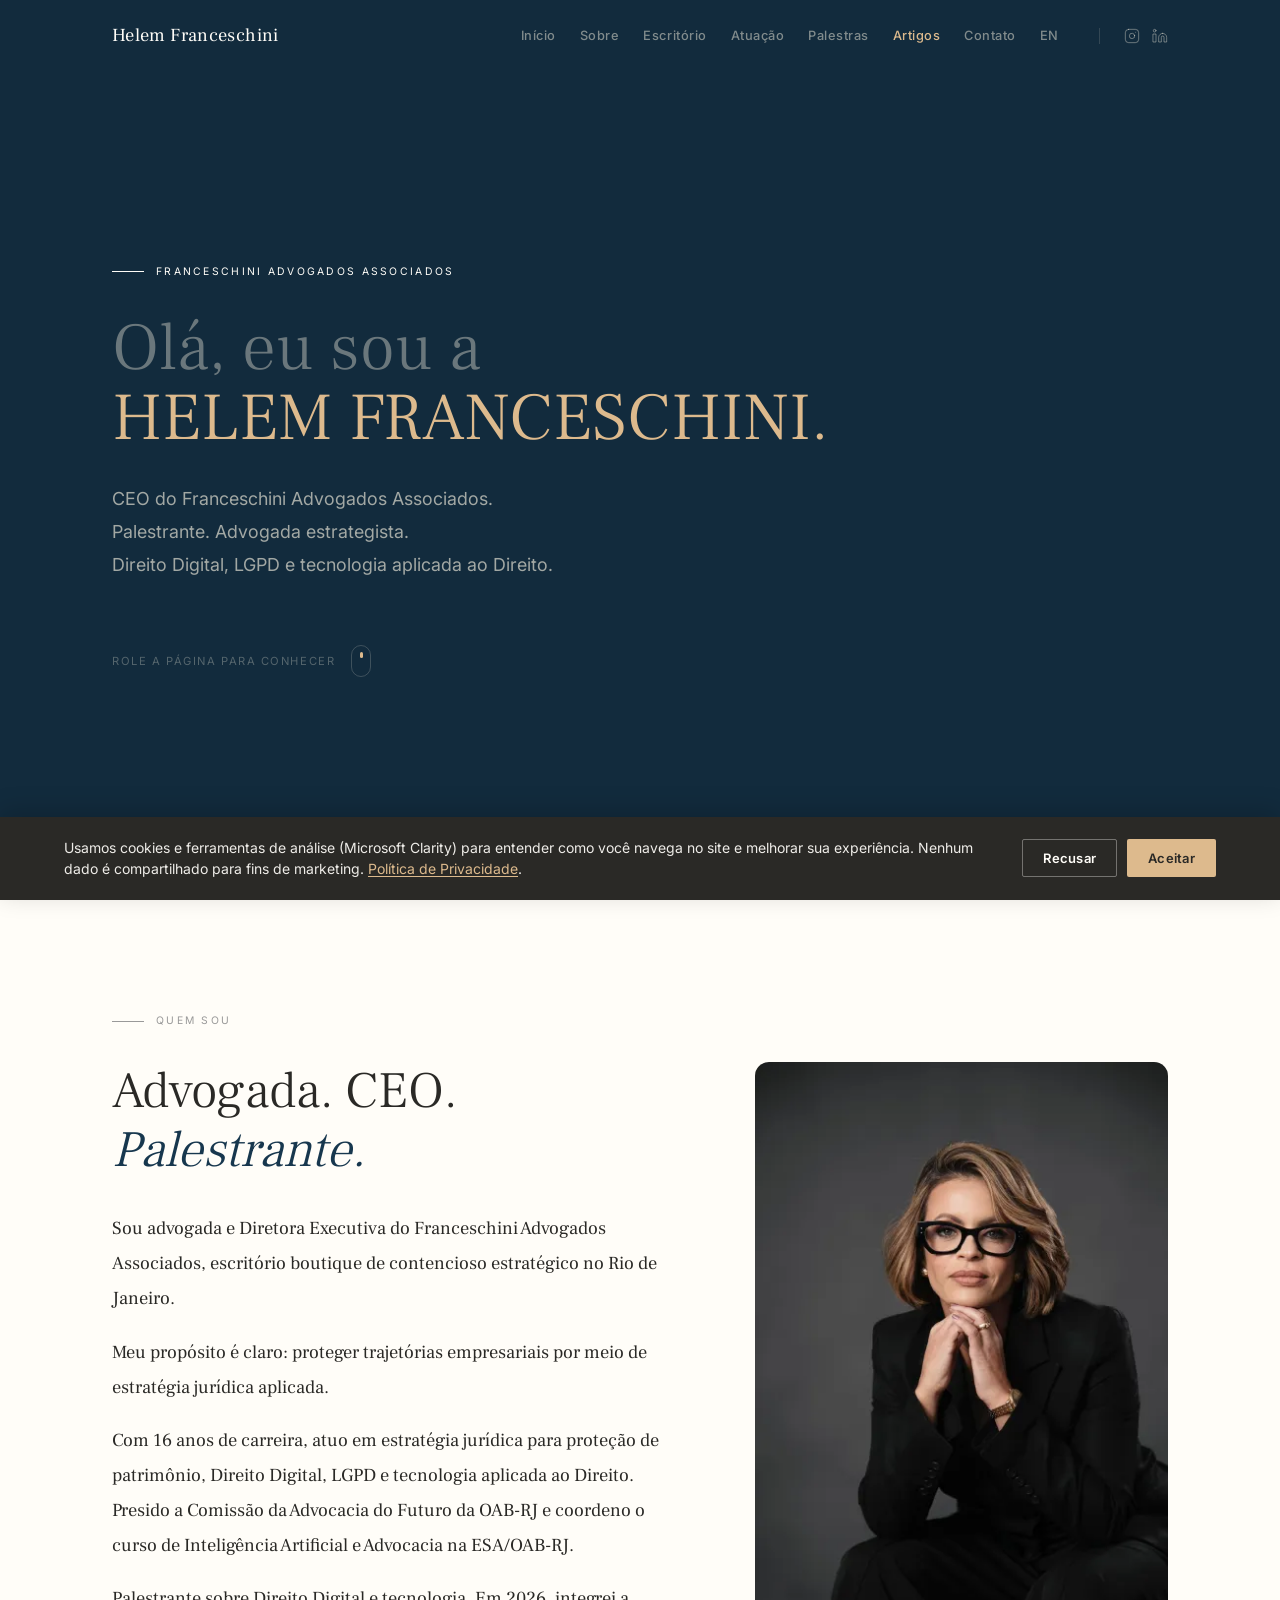
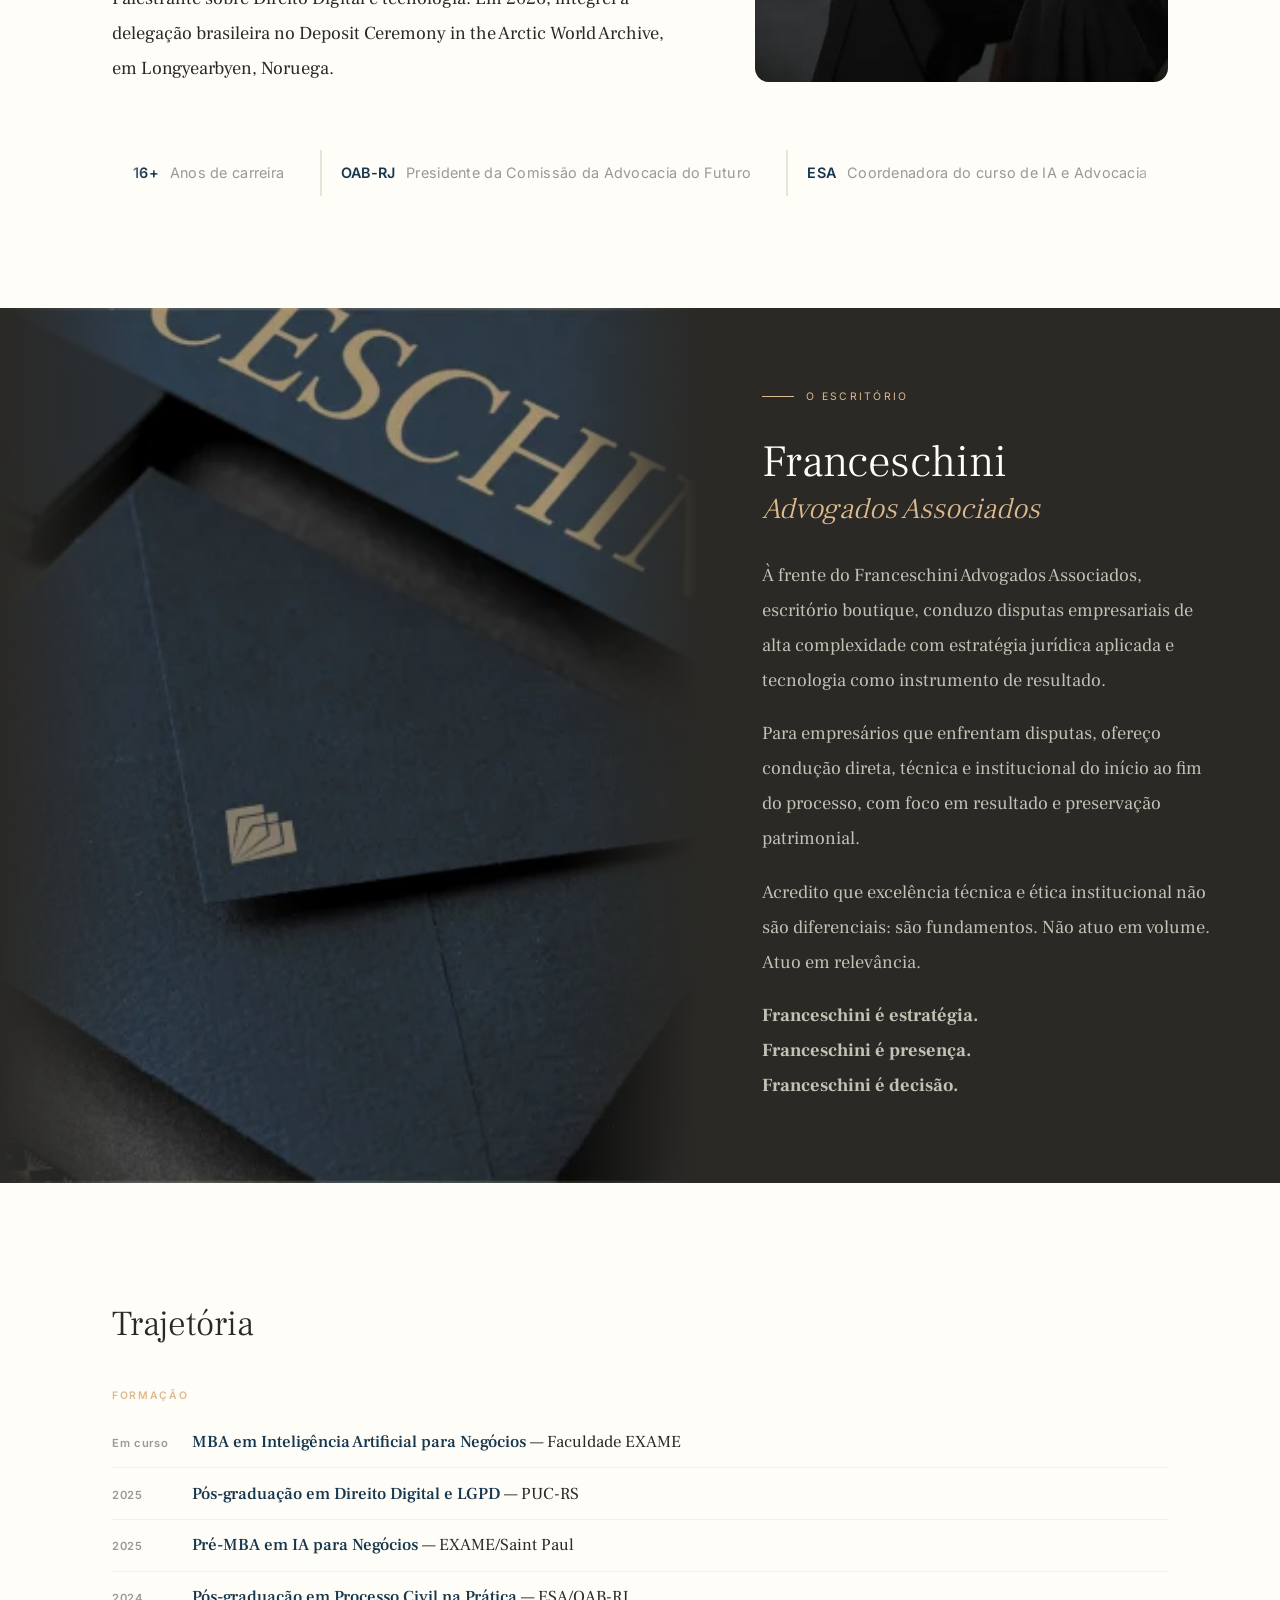
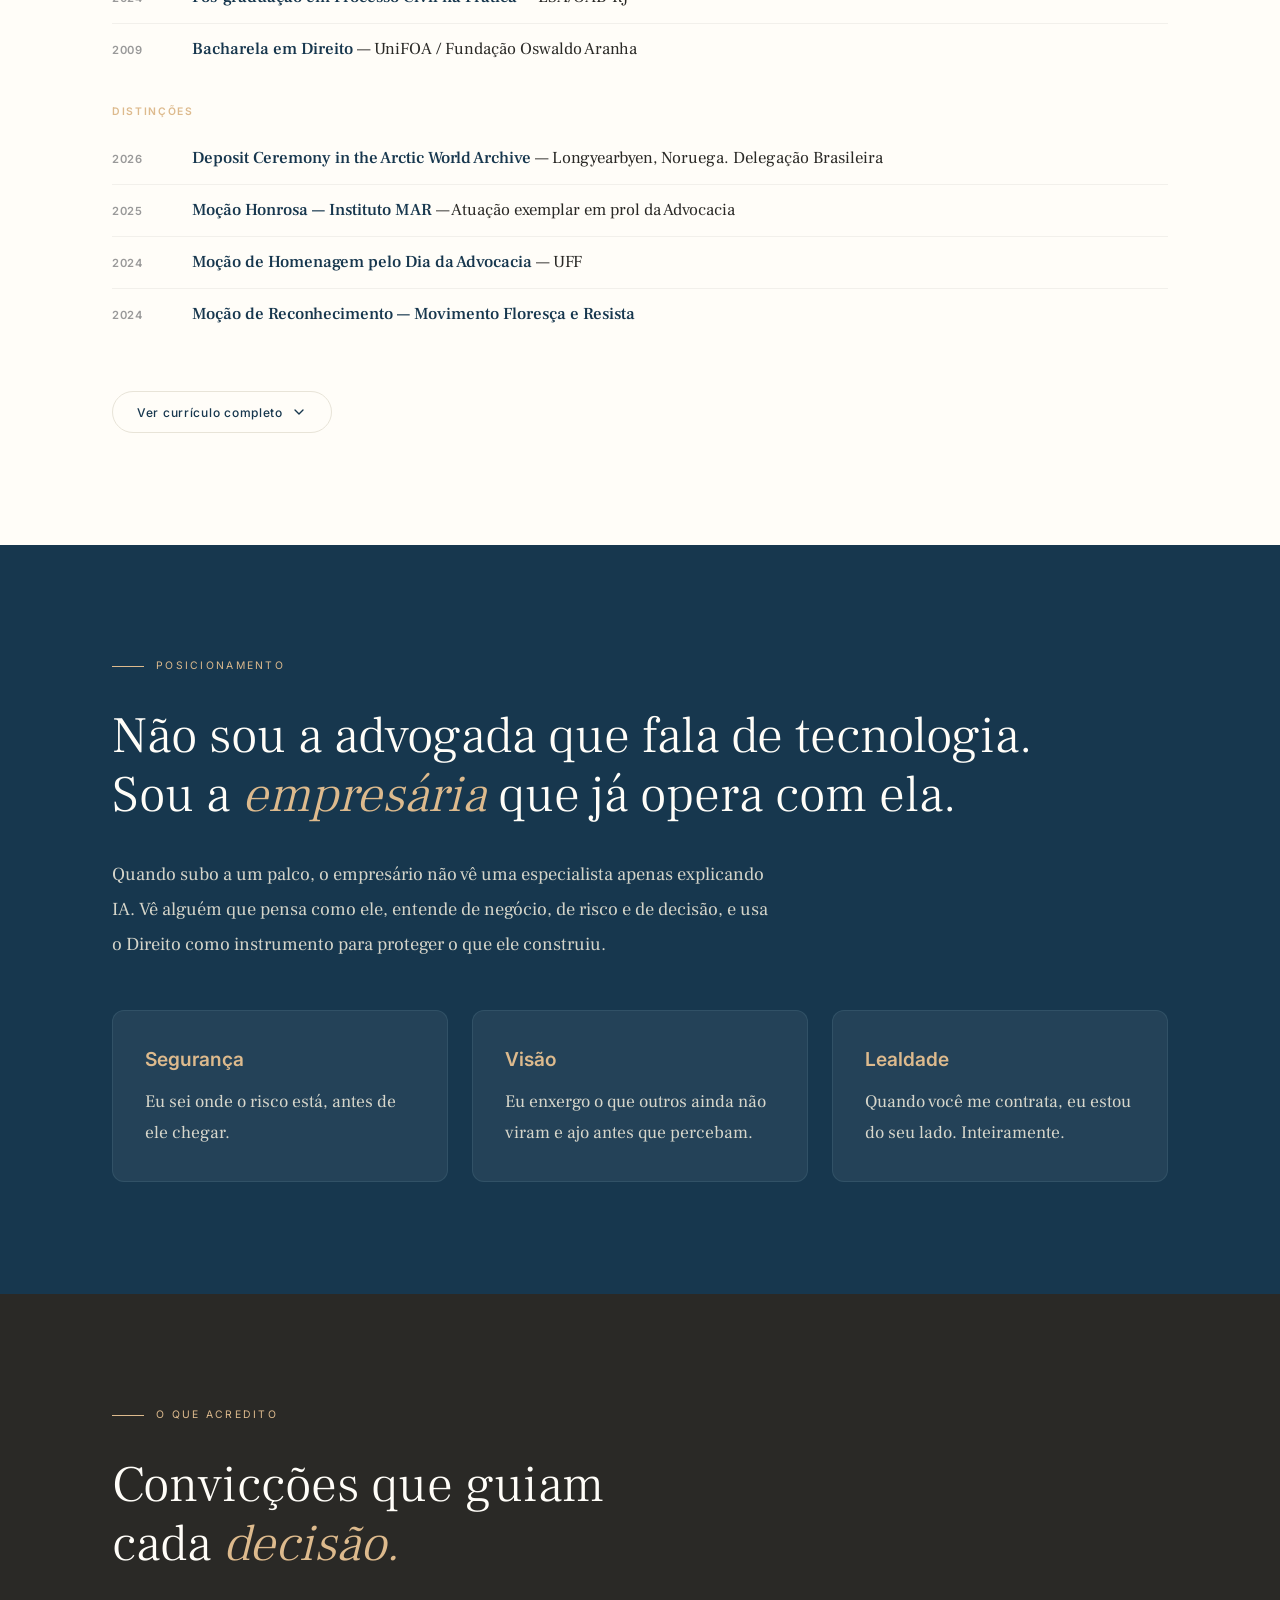
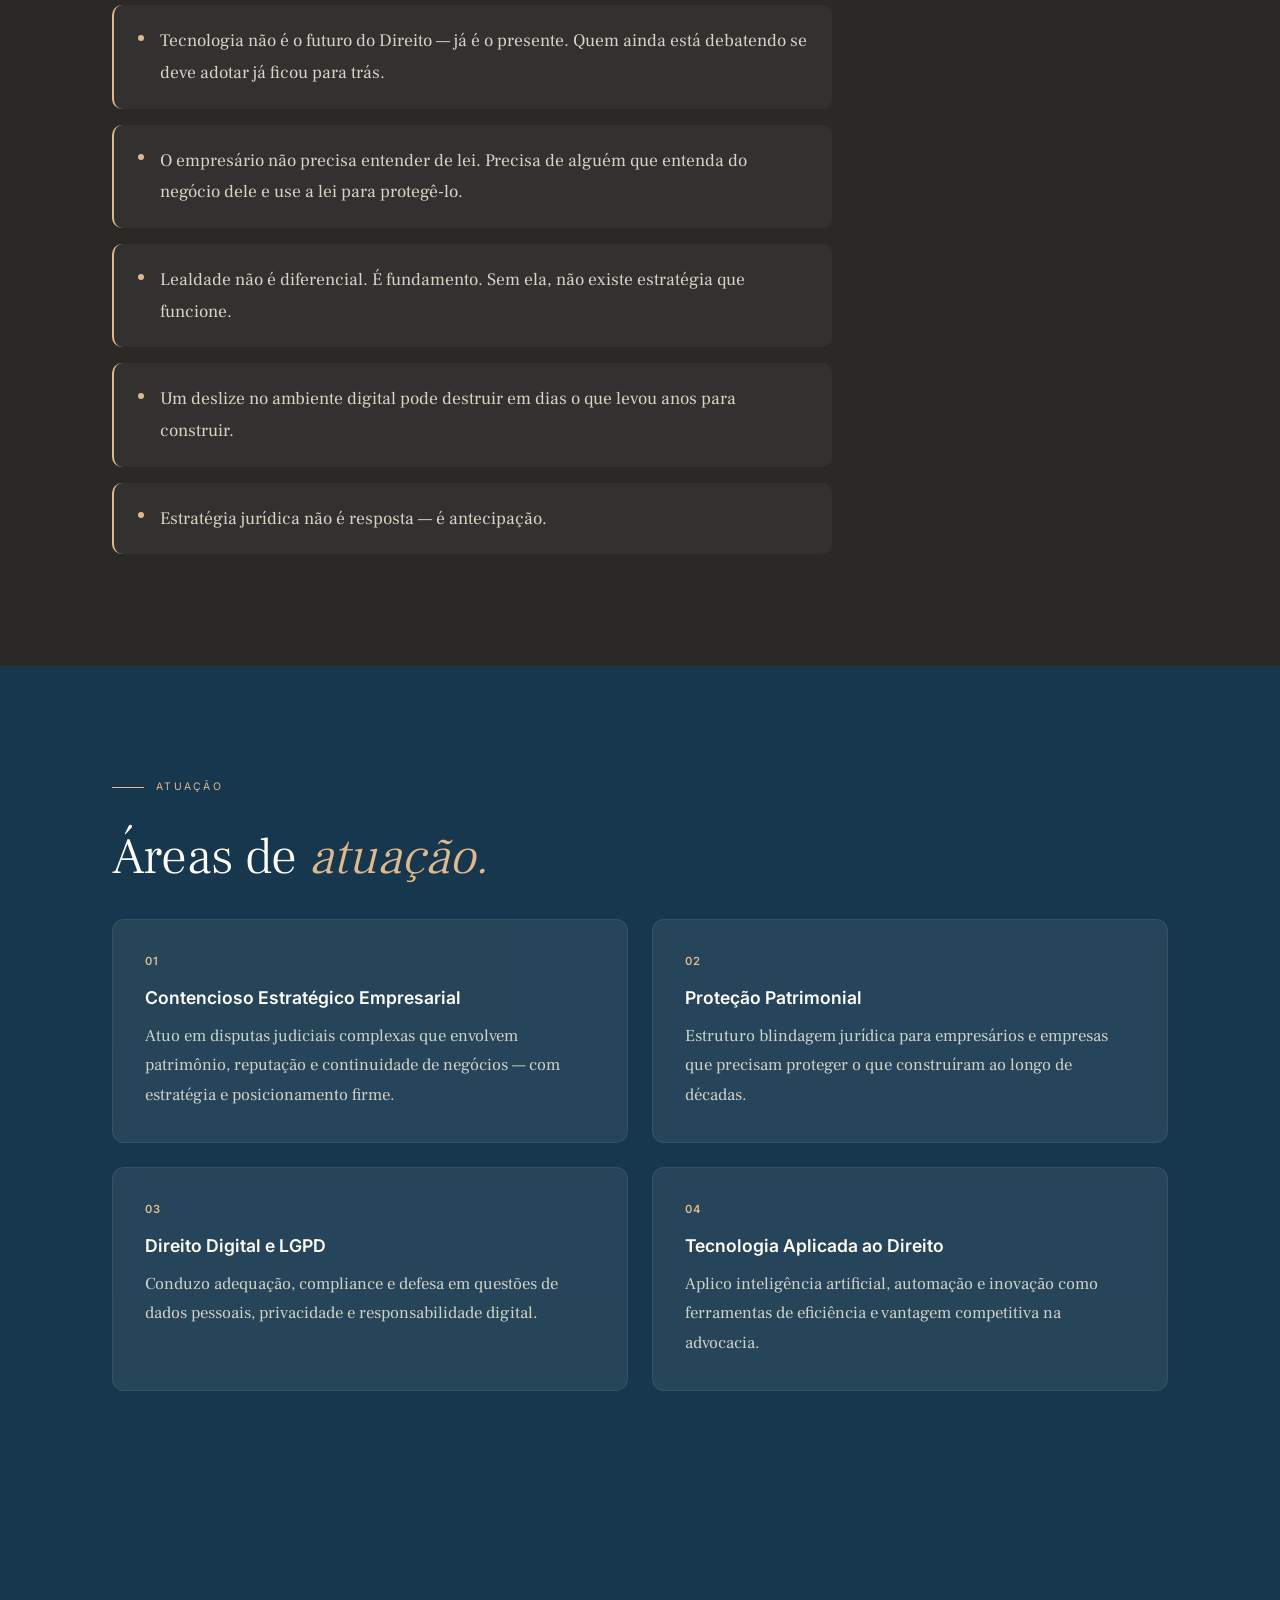
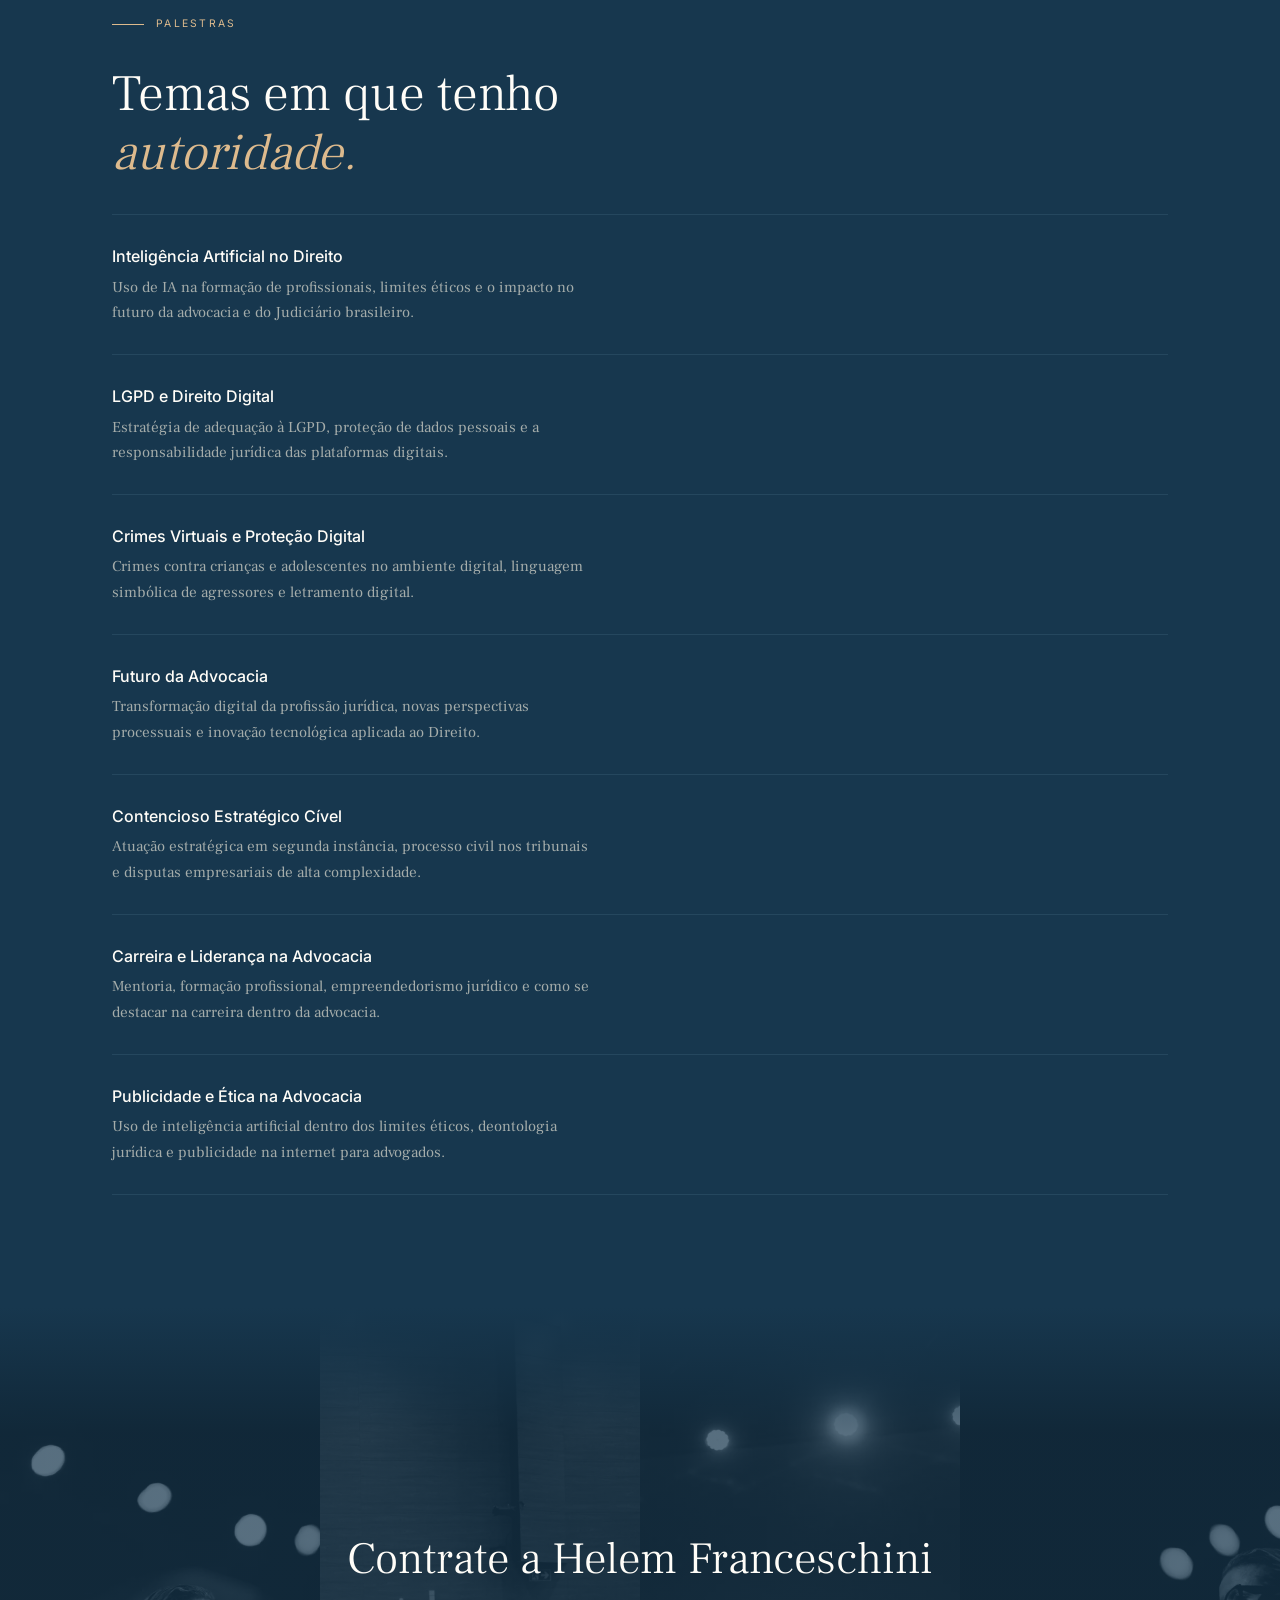
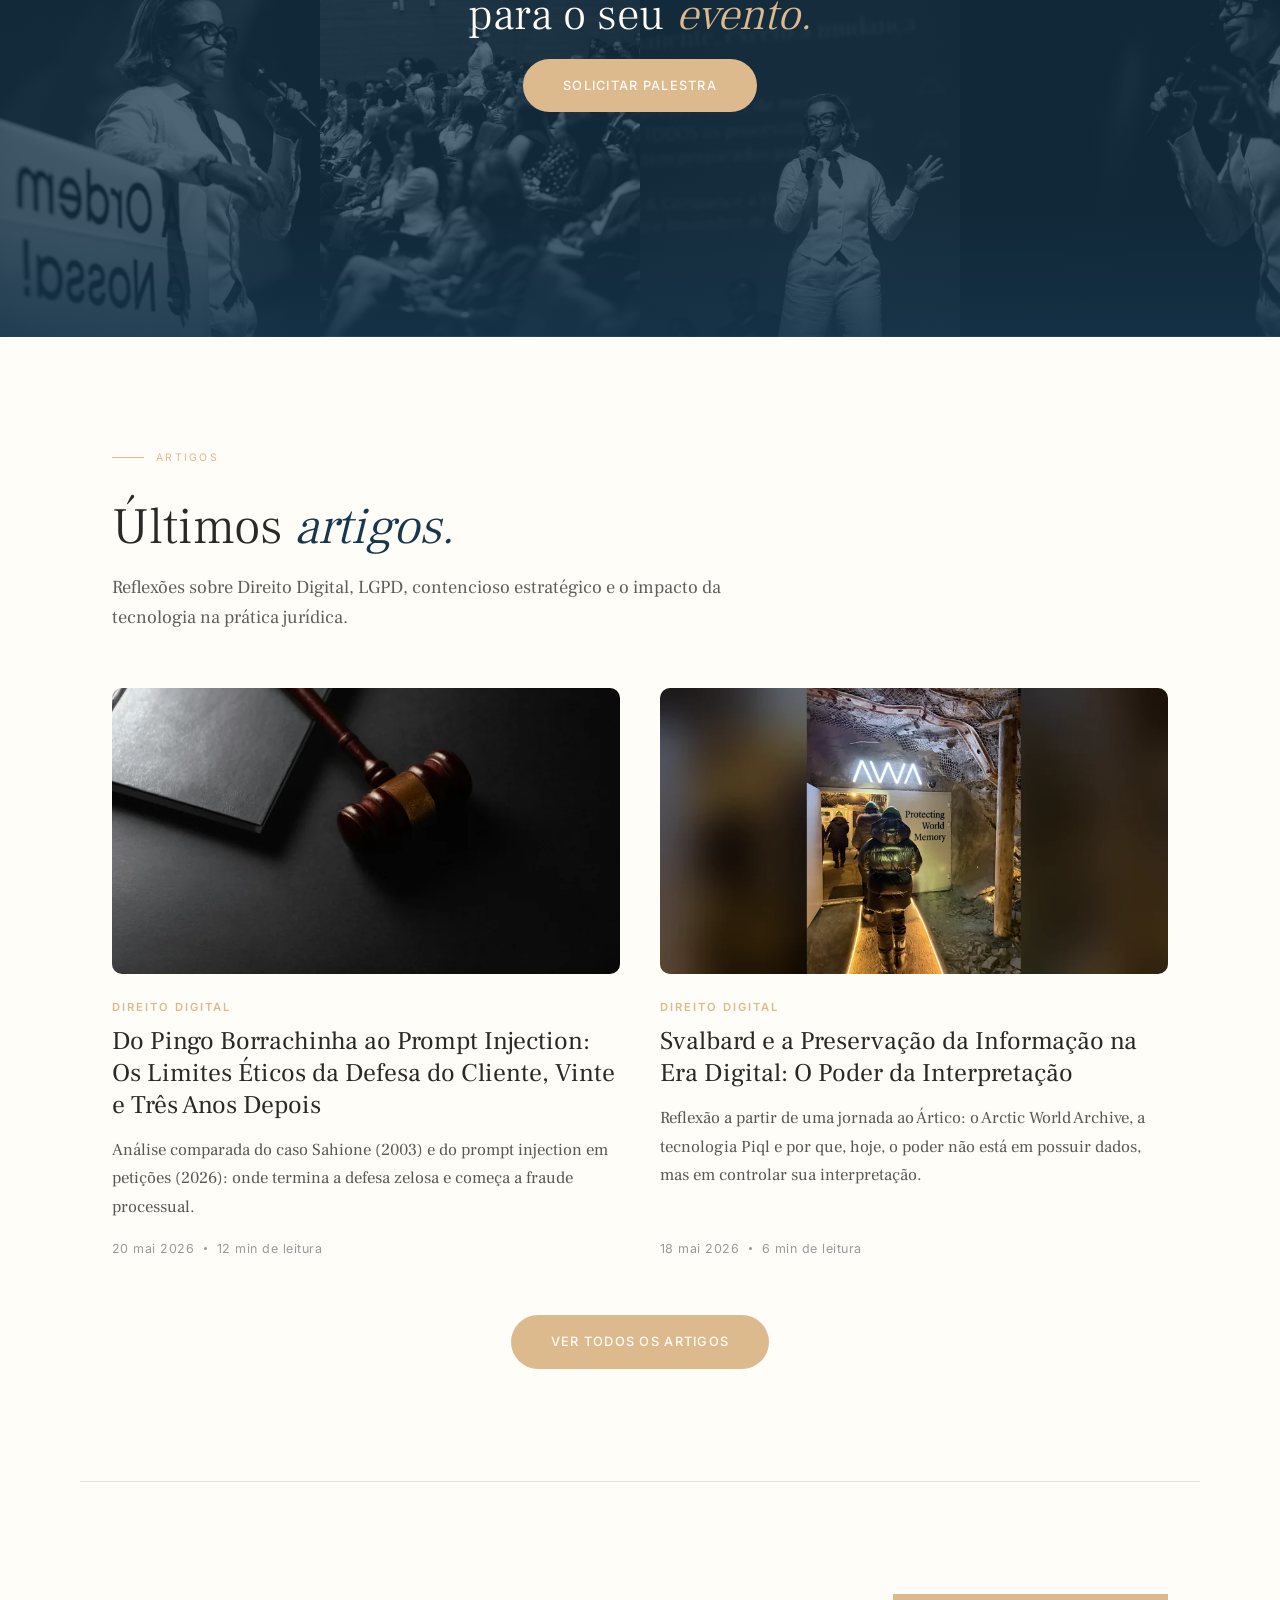
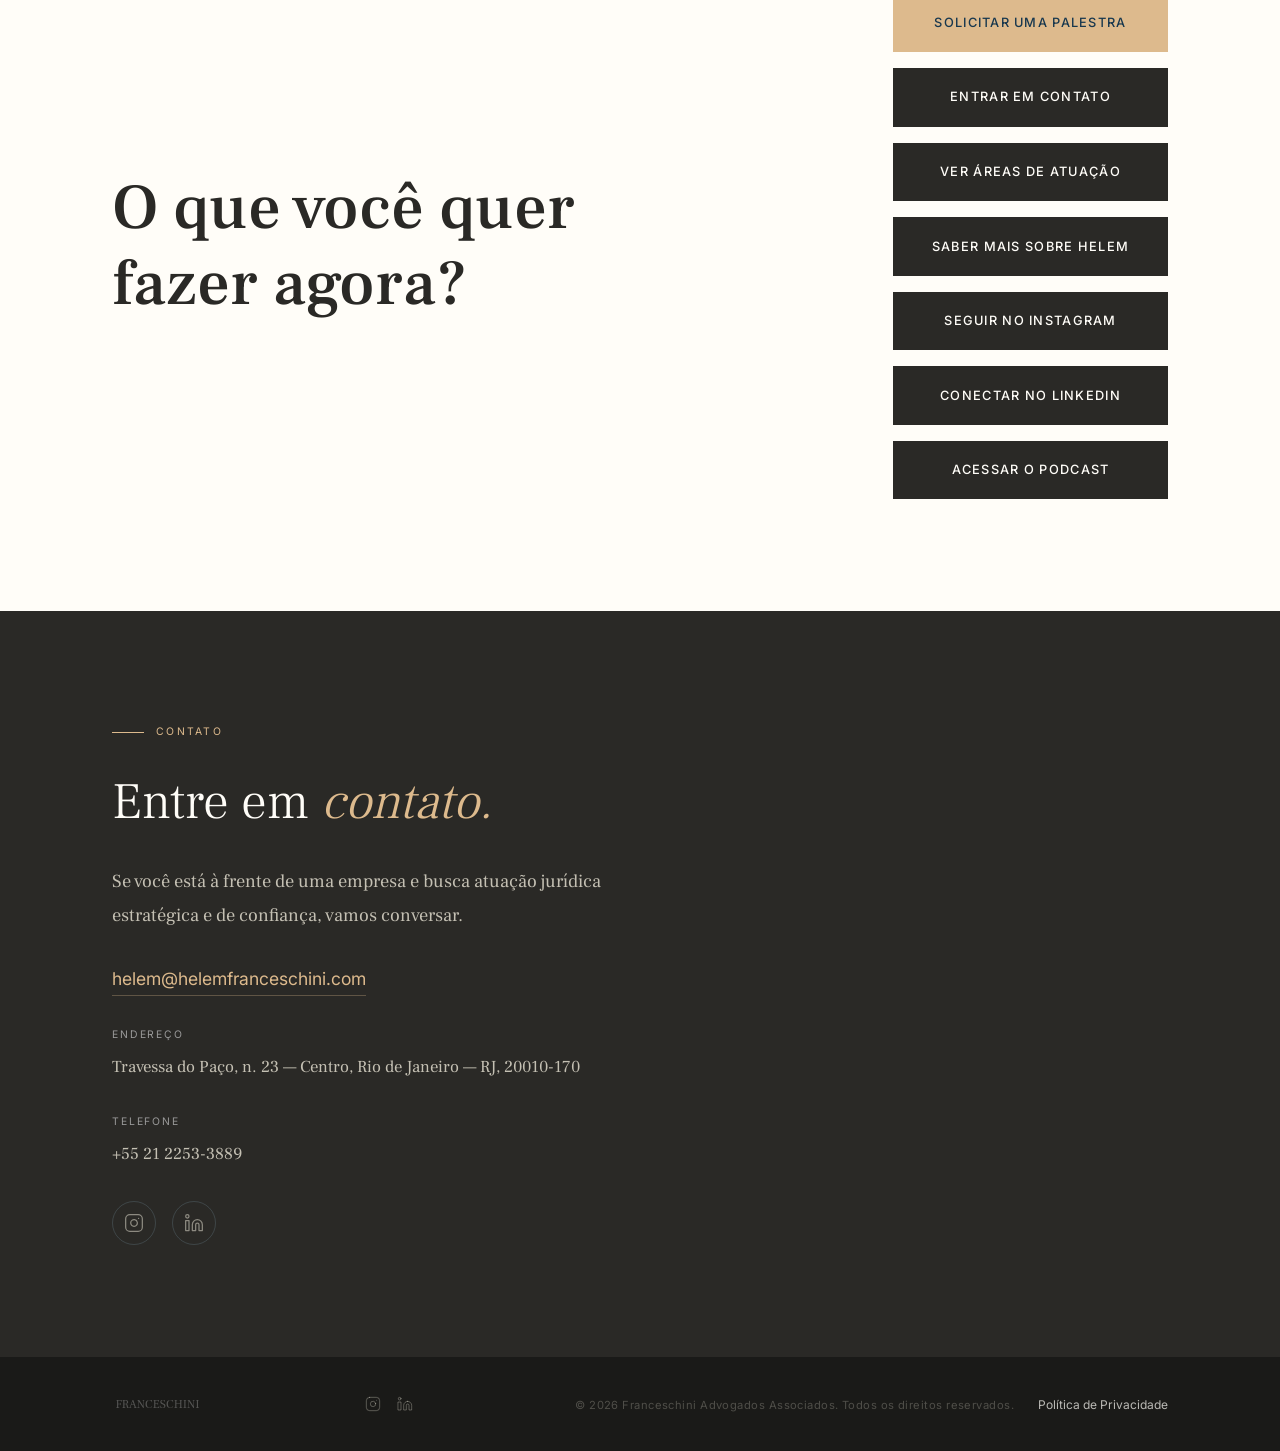
==== commit 09fd2800: "feat: adiciona consentimento LGPD (banner + páginas de privacidade) - Microsoft Clarity agora carreg" ====
--- a/index.html
+++ b/index.html
@@ -225,15 +225,6 @@
 
   <!-- Stylesheet -->
   <link rel="stylesheet" href="css/style.css">
-
-  <!-- Microsoft Clarity -->
-  <script type="text/javascript">
-    (function(c,l,a,r,i,t,y){
-        c[a]=c[a]||function(){(c[a].q=c[a].q||[]).push(arguments)};
-        t=l.createElement(r);t.async=1;t.src="https://www.clarity.ms/tag/"+i;
-        y=l.getElementsByTagName(r)[0];y.parentNode.insertBefore(t,y);
-    })(window, document, "clarity", "script", "wuj29hnv44");
-  </script>
 </head>
 <body>
 
@@ -986,10 +977,12 @@
       </div>
       <div class="footer-right">
         <span class="footer-text">&copy; 2026 Franceschini Advogados Associados. Todos os direitos reservados.</span>
+        <a href="/privacidade.html" class="footer-privacy-link">Política de Privacidade</a>
       </div>
     </div>
   </footer>
 
   <script src="js/main.js" defer></script>
+  <script src="js/cookies.js" defer></script>
 </body>
 </html>
--- a/css/style.css
+++ b/css/style.css
@@ -2380,3 +2380,213 @@
     margin-top: 2.5rem;
   }
 }
+
+/* ==========================================================================
+   COOKIE BANNER
+   ========================================================================== */
+
+.cookie-banner {
+  position: fixed;
+  left: 0;
+  right: 0;
+  bottom: 0;
+  z-index: 9999;
+  background: var(--onix);
+  color: var(--offwhite);
+  padding: 1.25rem 0;
+  box-shadow: 0 -6px 24px rgba(0, 0, 0, 0.18);
+  transform: translateY(0);
+  transition: transform 0.3s ease, opacity 0.3s ease;
+}
+
+.cookie-banner-hidden {
+  transform: translateY(100%);
+  opacity: 0;
+  pointer-events: none;
+}
+
+.cookie-banner-inner {
+  max-width: 1200px;
+  margin: 0 auto;
+  padding: 0 1.5rem;
+  display: flex;
+  align-items: center;
+  gap: 1.5rem;
+}
+
+.cookie-banner-text {
+  font-family: var(--font-display);
+  font-size: 0.875rem;
+  line-height: 1.55;
+  margin: 0;
+  flex: 1;
+  color: rgba(255, 253, 248, 0.92);
+}
+
+.cookie-banner-link {
+  color: var(--ambar);
+  text-decoration: underline;
+  text-underline-offset: 2px;
+}
+
+.cookie-banner-link:hover {
+  color: var(--offwhite);
+}
+
+.cookie-banner-actions {
+  display: flex;
+  gap: 0.625rem;
+  flex-shrink: 0;
+}
+
+.cookie-banner-btn {
+  font-family: var(--font-display);
+  font-size: 0.8125rem;
+  font-weight: 600;
+  letter-spacing: 0.02em;
+  padding: 0.625rem 1.25rem;
+  border-radius: 2px;
+  border: 1px solid transparent;
+  cursor: pointer;
+  transition: background 0.2s ease, color 0.2s ease, border-color 0.2s ease;
+  white-space: nowrap;
+}
+
+.cookie-banner-btn-primary {
+  background: var(--ambar);
+  color: var(--onix);
+}
+
+.cookie-banner-btn-primary:hover {
+  background: var(--offwhite);
+}
+
+.cookie-banner-btn-secondary {
+  background: transparent;
+  color: var(--offwhite);
+  border-color: rgba(255, 253, 248, 0.35);
+}
+
+.cookie-banner-btn-secondary:hover {
+  border-color: var(--offwhite);
+  background: rgba(255, 253, 248, 0.08);
+}
+
+@media (max-width: 720px) {
+  .cookie-banner {
+    padding: 1rem 0;
+  }
+  .cookie-banner-inner {
+    flex-direction: column;
+    align-items: stretch;
+    gap: 0.875rem;
+    padding: 0 1.25rem;
+  }
+  .cookie-banner-text {
+    font-size: 0.8125rem;
+  }
+  .cookie-banner-actions {
+    justify-content: flex-end;
+  }
+  .cookie-banner-btn {
+    flex: 1;
+    padding: 0.75rem 1rem;
+  }
+}
+
+/* ==========================================================================
+   LEGAL PAGES (Privacy Policy)
+   ========================================================================== */
+
+.legal-page {
+  padding-top: calc(var(--nav-height) + 4rem);
+  padding-bottom: 6rem;
+  background: var(--offwhite);
+}
+
+.legal-page .container {
+  max-width: 760px;
+}
+
+.legal-page h1 {
+  font-family: var(--font-body);
+  font-weight: 300;
+  font-size: clamp(2rem, 4vw, 2.75rem);
+  line-height: 1.15;
+  color: var(--safira);
+  margin: 0 0 0.5rem;
+}
+
+.legal-page .legal-updated {
+  font-family: var(--font-display);
+  font-size: 0.875rem;
+  color: var(--onix);
+  opacity: 0.6;
+  margin: 0 0 3rem;
+}
+
+.legal-page h2 {
+  font-family: var(--font-display);
+  font-size: 1.25rem;
+  font-weight: 600;
+  color: var(--safira);
+  margin: 2.75rem 0 1rem;
+  letter-spacing: -0.005em;
+}
+
+.legal-page p,
+.legal-page li {
+  font-family: var(--font-body);
+  font-size: 1.0625rem;
+  line-height: 1.7;
+  color: var(--onix);
+}
+
+.legal-page p {
+  margin: 0 0 1.25rem;
+}
+
+.legal-page ul {
+  margin: 0 0 1.25rem;
+  padding-left: 1.5rem;
+}
+
+.legal-page li {
+  margin-bottom: 0.5rem;
+}
+
+.legal-page a {
+  color: var(--safira);
+  text-decoration: underline;
+  text-underline-offset: 2px;
+}
+
+.legal-page a:hover {
+  color: var(--safira-mid);
+}
+
+/* Footer privacy link */
+.footer-privacy-link {
+  display: inline-block;
+  margin-left: 1.25rem;
+  font-family: var(--font-display);
+  font-size: 0.75rem;
+  color: rgba(255, 253, 248, 0.7);
+  text-decoration: none;
+  border-bottom: 1px solid transparent;
+  transition: color 0.2s ease, border-color 0.2s ease;
+}
+
+.footer-privacy-link:hover {
+  color: var(--offwhite);
+  border-bottom-color: rgba(255, 253, 248, 0.5);
+}
+
+@media (max-width: 720px) {
+  .footer-privacy-link {
+    margin-left: 0;
+    margin-top: 0.5rem;
+    display: block;
+  }
+}
+
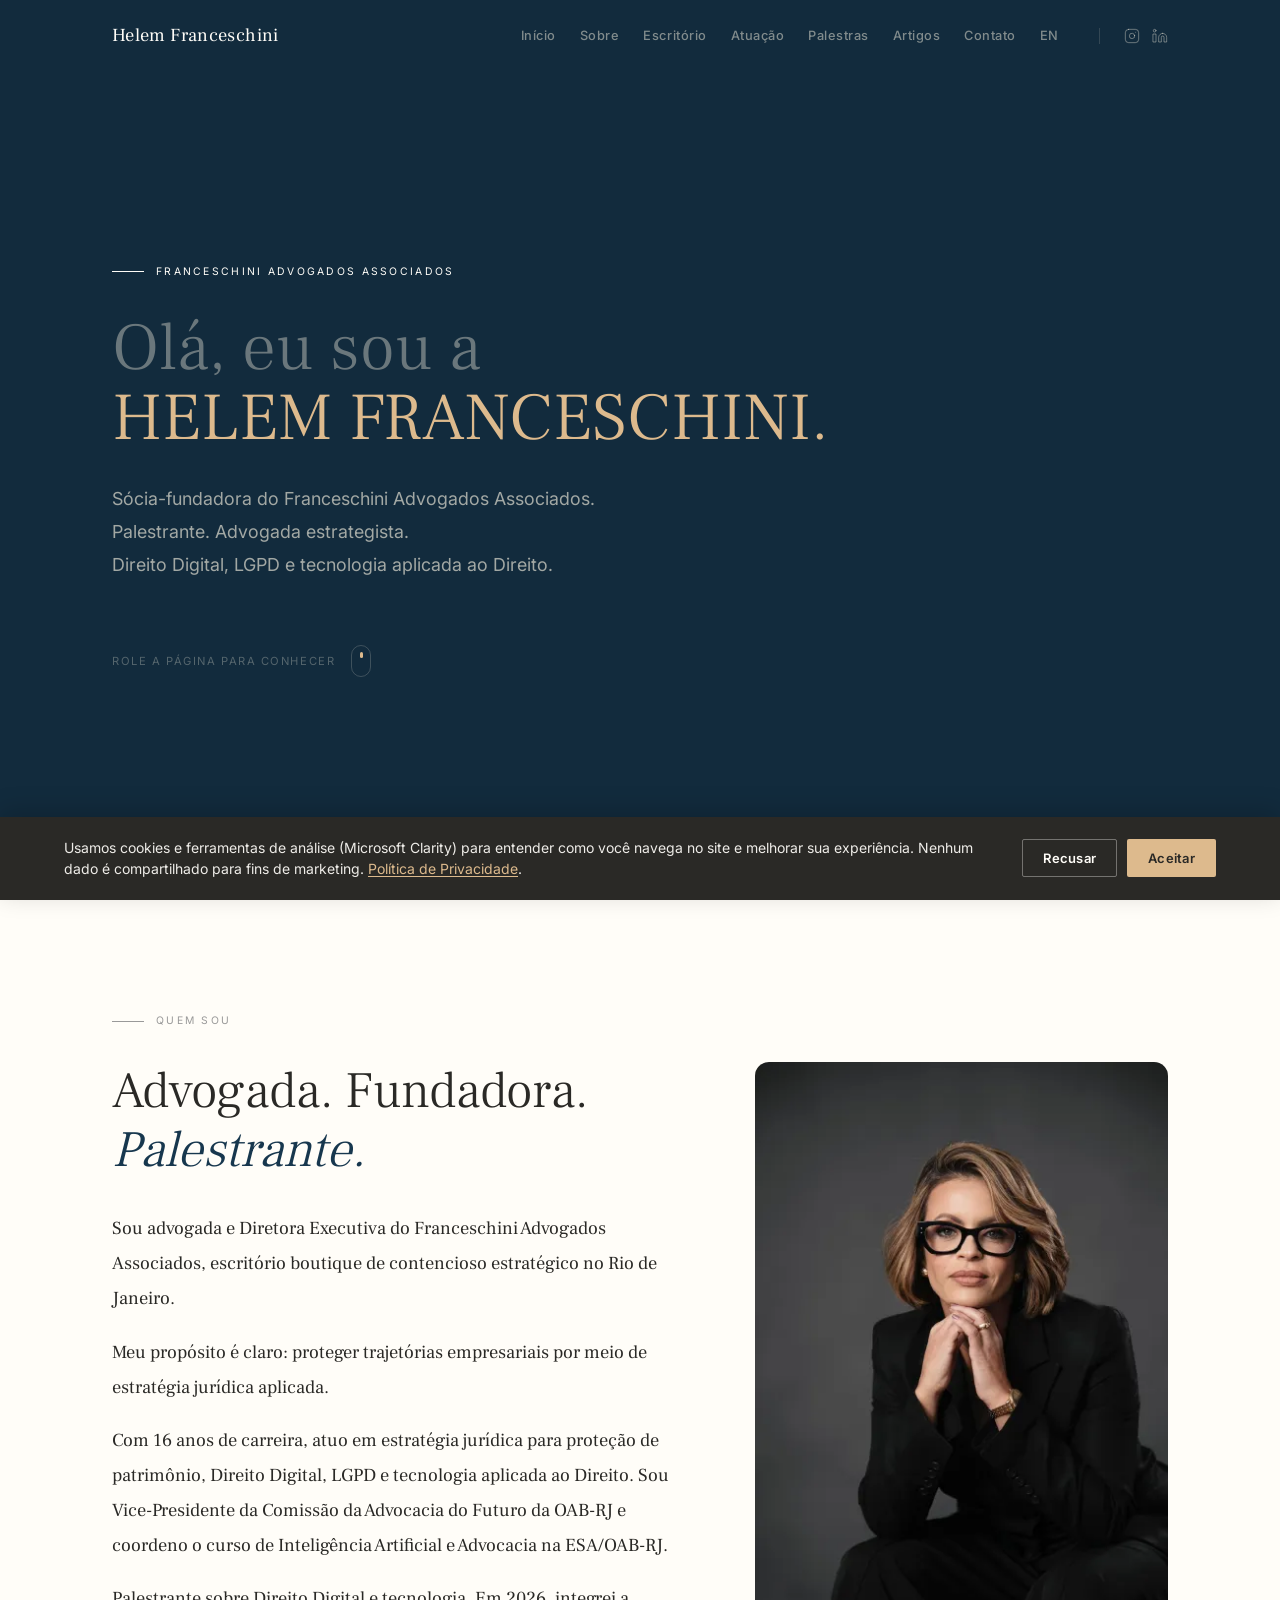
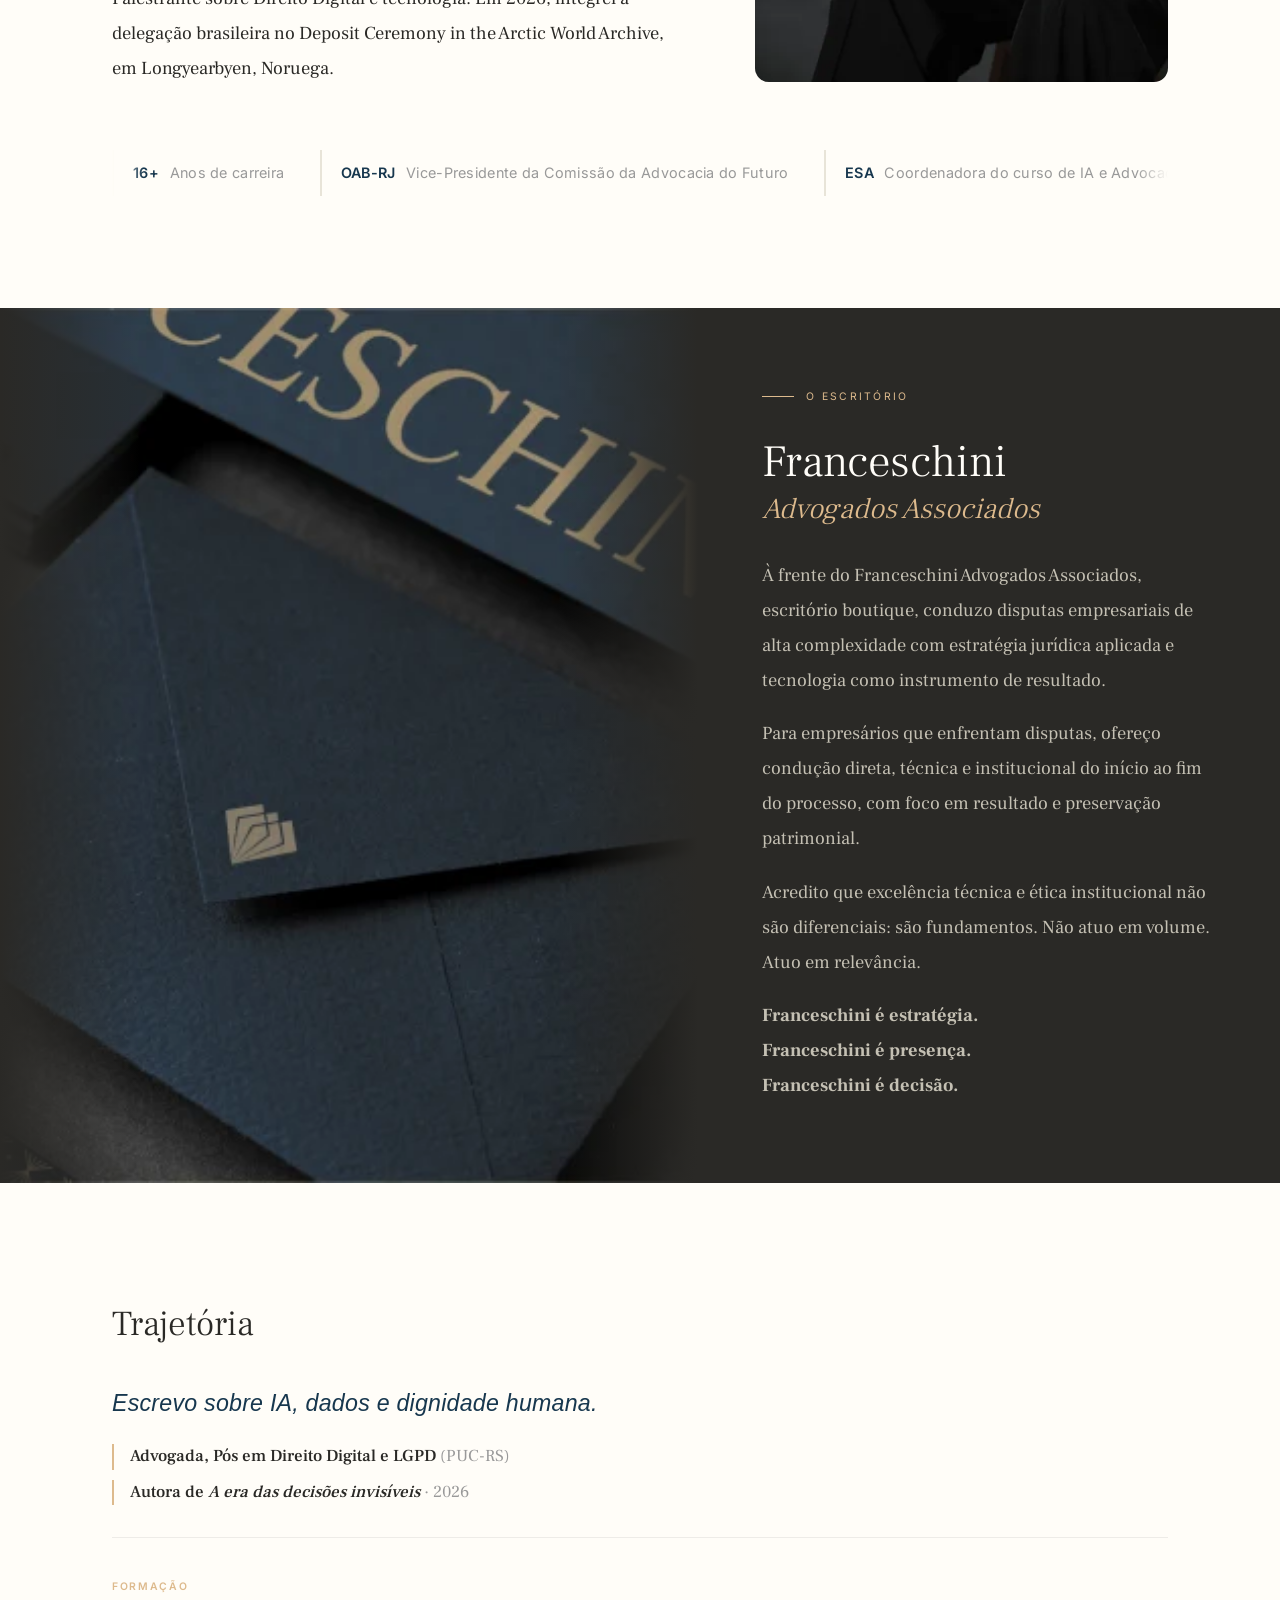
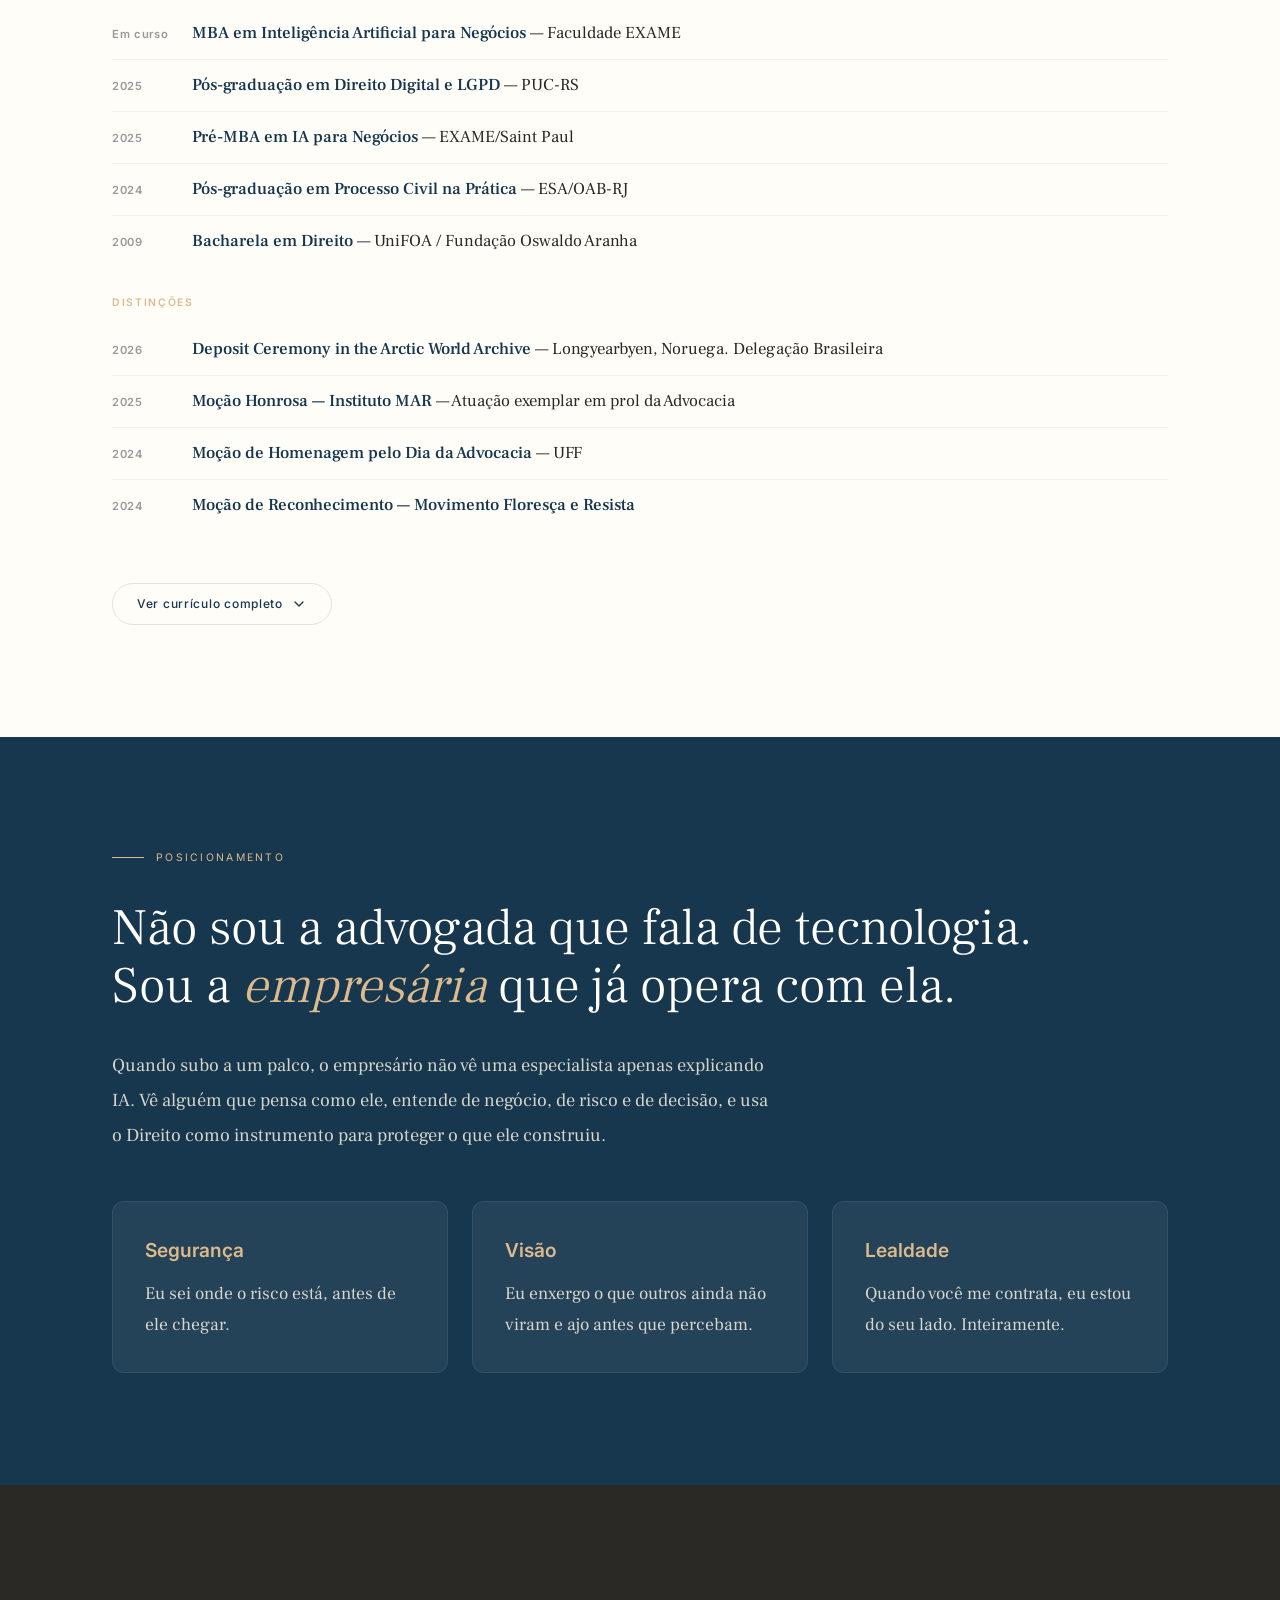
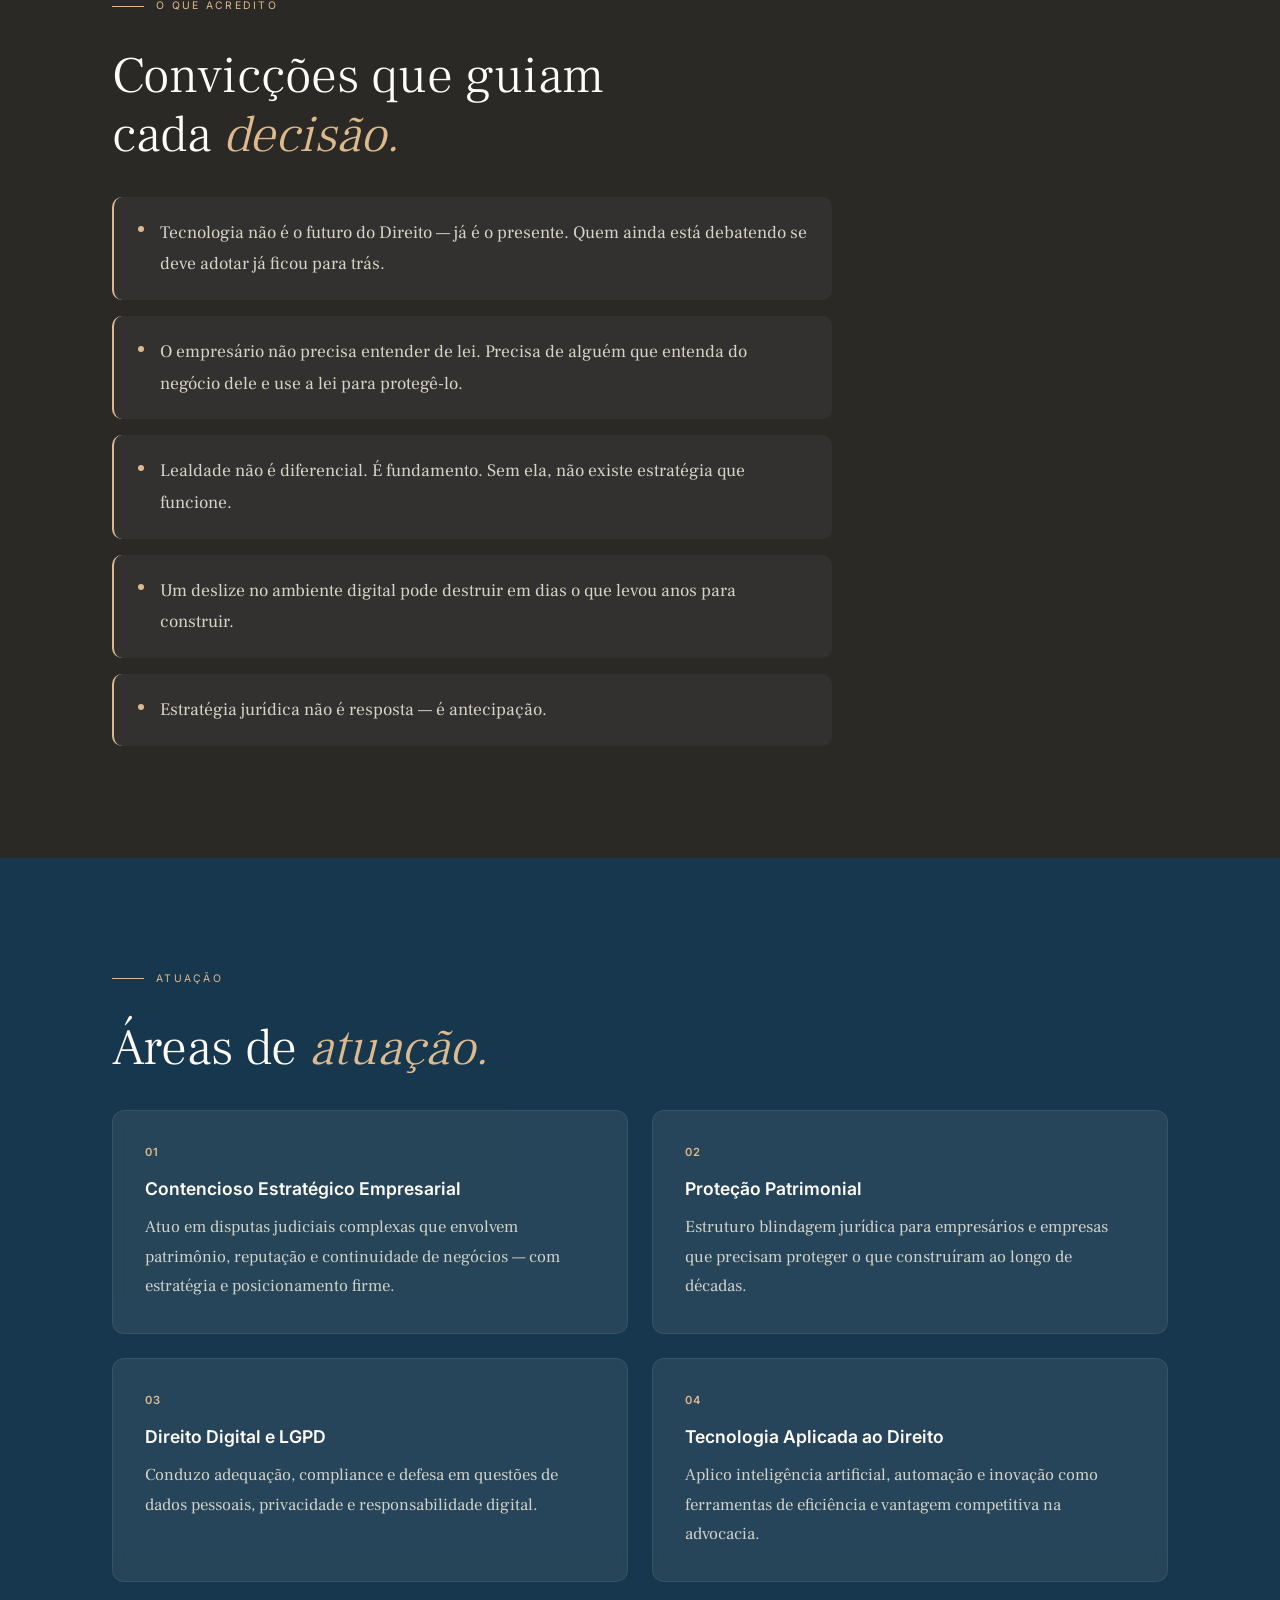
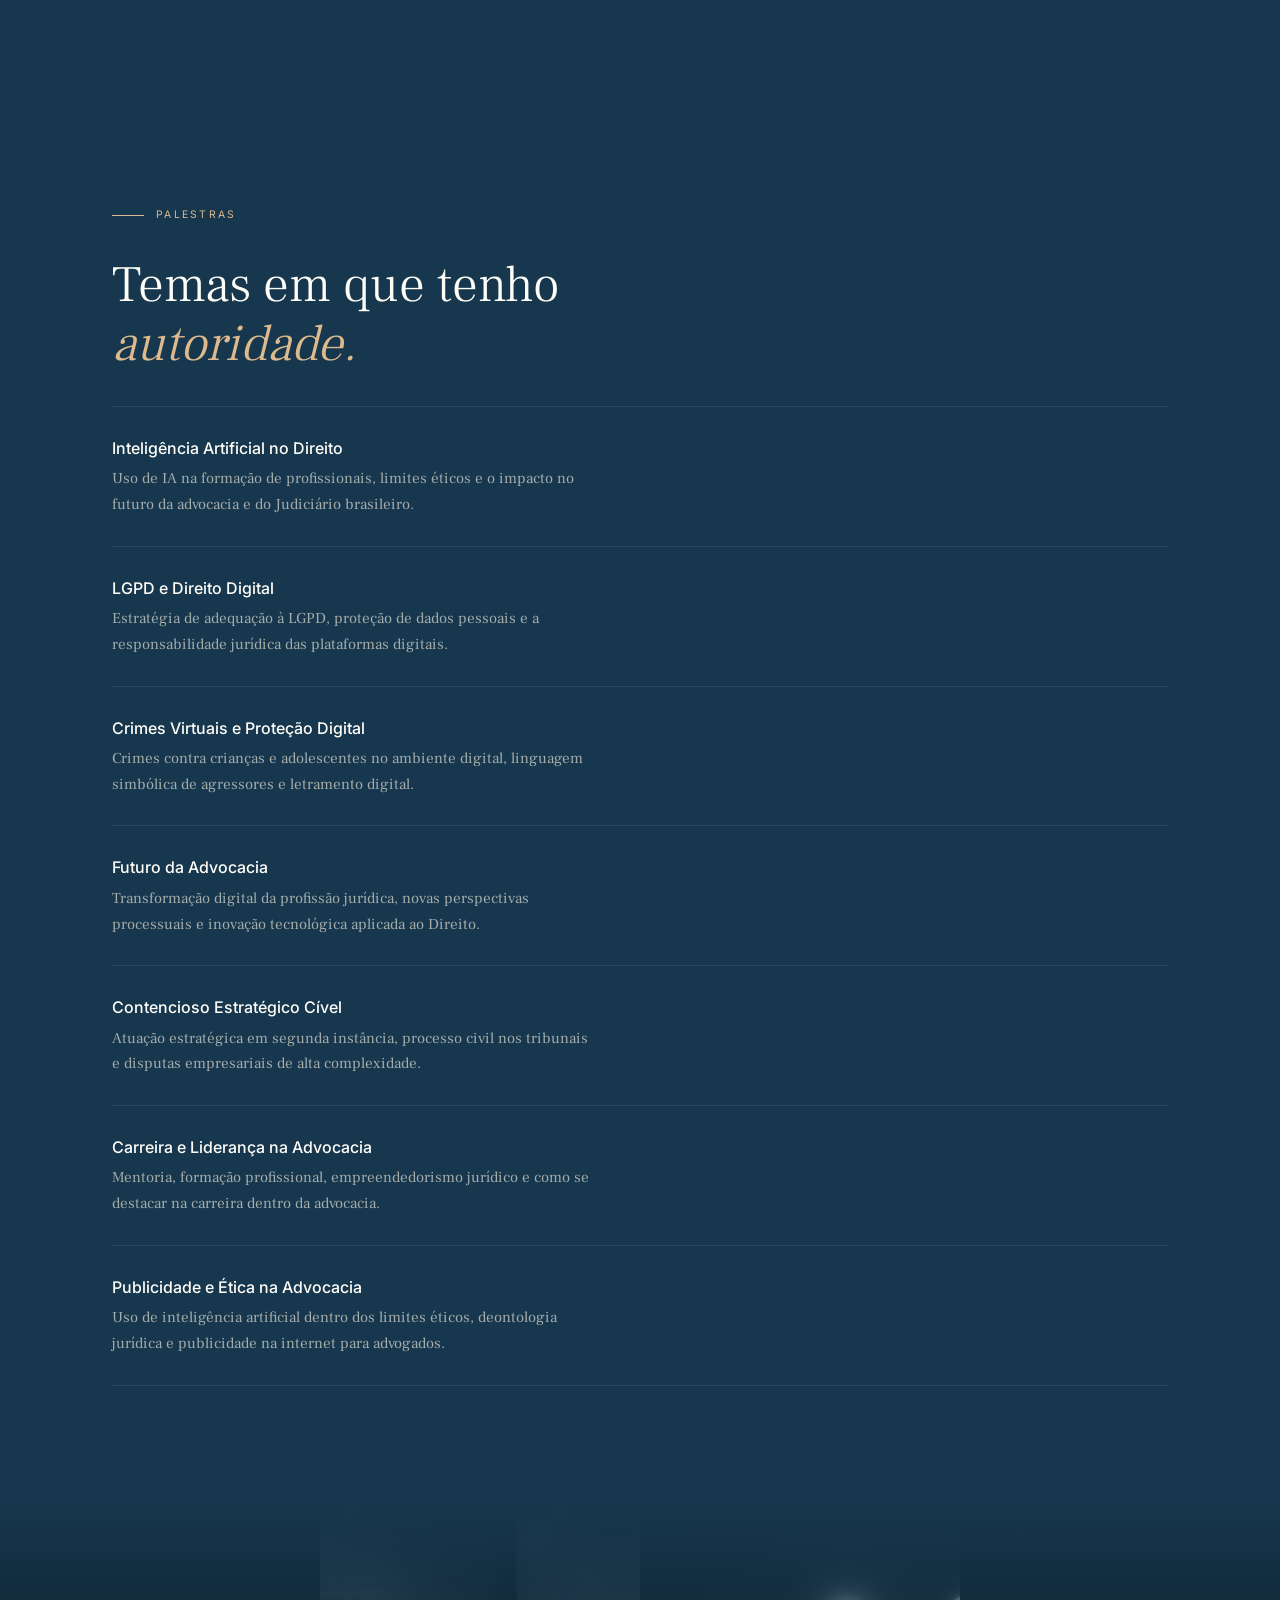
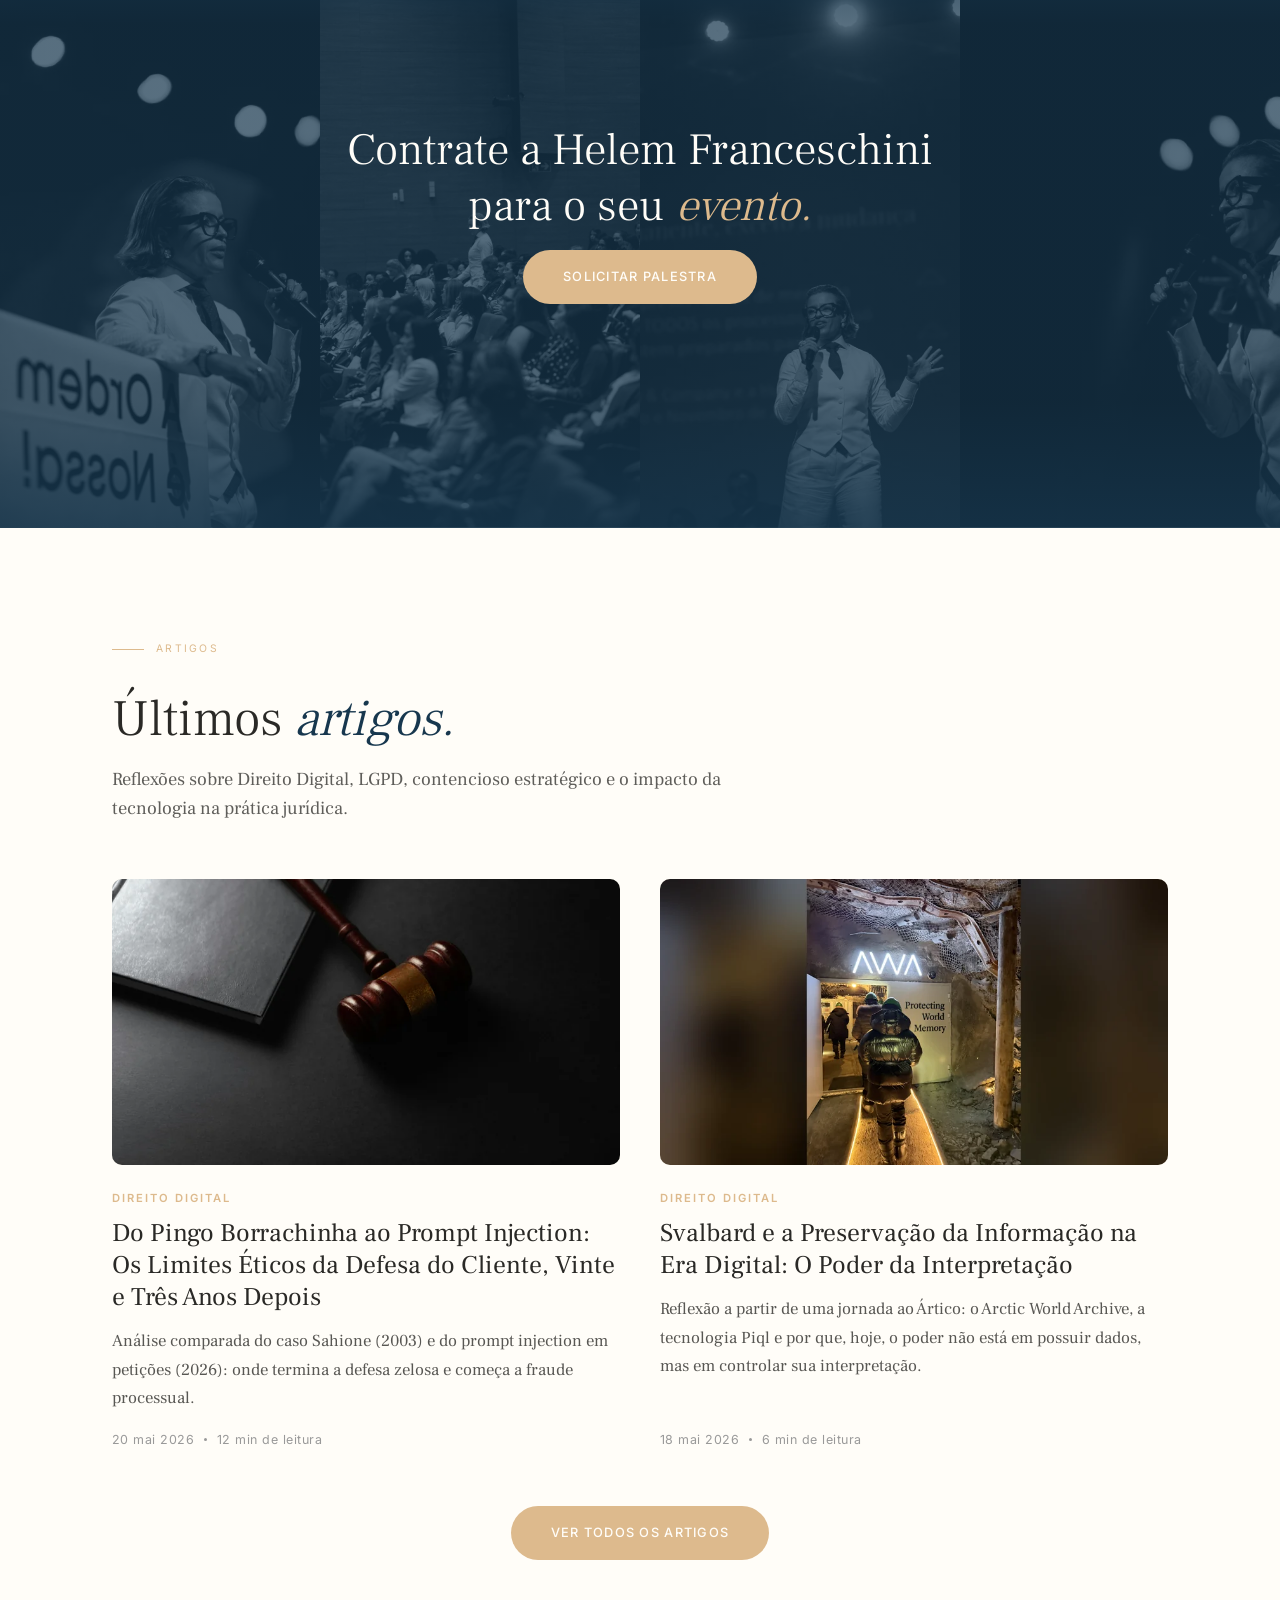
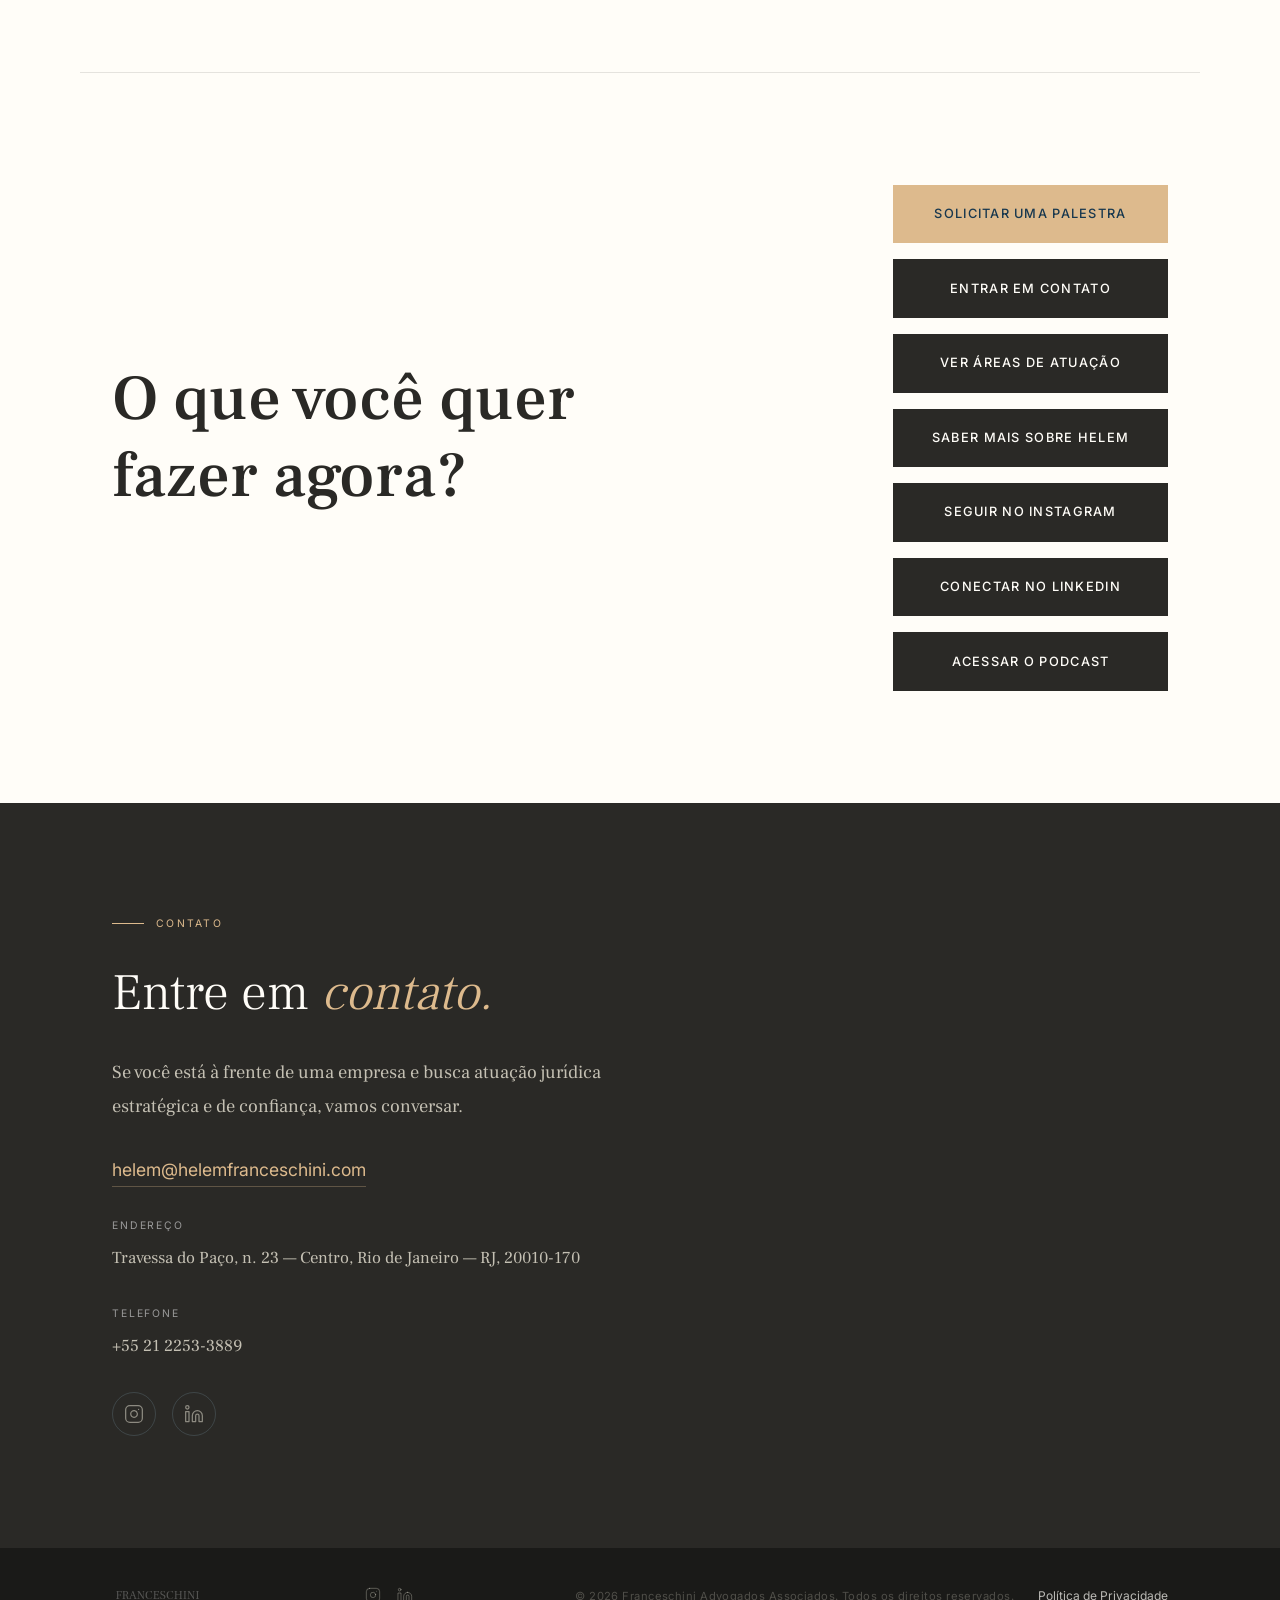
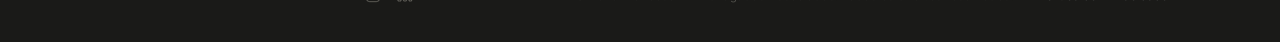
==== commit 69bb629b: "feat: reposiciona como advogada-autora + correções OAB-RJ e cargo - SEO (title, meta, OG, Twitter): " ====
--- a/index.html
+++ b/index.html
@@ -5,10 +5,10 @@
   <meta name="viewport" content="width=device-width, initial-scale=1.0">
 
   <!-- SEO: Title -->
-  <title>Helem Franceschini | Advogada Estrategista, LGPD — RJ</title>
+  <title>Helem Franceschini — Advogada e Autora | A era das decisões invisíveis</title>
 
   <!-- SEO: Meta description -->
-  <meta name="description" content="CEO do Franceschini Advogados Associados. Contencioso estratégico empresarial, Direito Digital e LGPD no Rio de Janeiro.">
+  <meta name="description" content="Advogada e autora. Sócia-fundadora da Franceschini Advogados. Em 26/06/2026, lança 'A era das decisões invisíveis', ensaio sobre IA, dados e dignidade humana.">
 
   <!-- SEO: Author -->
   <meta name="author" content="Helem Franceschini">
@@ -25,20 +25,20 @@
   <!-- SEO: Open Graph (Facebook/LinkedIn) -->
   <meta property="og:type" content="website">
   <meta property="og:locale" content="pt_BR">
-  <meta property="og:title" content="Helem Franceschini | Advogada Estrategista, LGPD — RJ">
-  <meta property="og:description" content="CEO do Franceschini Advogados Associados. Contencioso estratégico empresarial, Direito Digital e LGPD no Rio de Janeiro.">
+  <meta property="og:title" content="Helem Franceschini — Advogada e Autora | A era das decisões invisíveis">
+  <meta property="og:description" content="Advogada e autora. Sócia-fundadora da Franceschini Advogados. Em 26/06/2026, lança 'A era das decisões invisíveis', ensaio sobre IA, dados e dignidade humana.">
   <meta property="og:url" content="https://www.helemfranceschini.com/">
   <meta property="og:site_name" content="Helem Franceschini">
   <meta property="og:image" content="https://www.helemfranceschini.com/assets/images/helem-franceschini-profile.jpg">
   <meta property="og:image:width" content="1200">
   <meta property="og:image:height" content="630">
-  <meta property="og:image:alt" content="Helem Franceschini — Advogada estrategista e CEO do Franceschini Advogados Associados">
+  <meta property="og:image:alt" content="Helem Franceschini — Advogada, autora e palestrante">
   <meta property="og:image:type" content="image/jpeg">
 
   <!-- SEO: Twitter Card -->
   <meta name="twitter:card" content="summary_large_image">
-  <meta name="twitter:title" content="Helem Franceschini | Advogada Estrategista, LGPD — RJ">
-  <meta name="twitter:description" content="CEO do Franceschini Advogados Associados. Contencioso estratégico, Direito Digital e LGPD no Rio de Janeiro.">
+  <meta name="twitter:title" content="Helem Franceschini — Advogada e Autora | A era das decisões invisíveis">
+  <meta name="twitter:description" content="Advogada e autora. Em 26/06/2026, lança 'A era das decisões invisíveis', ensaio sobre IA, dados e dignidade humana na era das decisões automatizadas.">
   <meta name="twitter:image" content="https://www.helemfranceschini.com/assets/images/helem-franceschini-profile.jpg">
 
   <!-- SEO: Geo tags -->
@@ -75,8 +75,8 @@
     "founder": {
       "@type": "Person",
       "name": "Helem Franceschini",
-      "jobTitle": "CEO e Diretora Executiva",
-      "description": "Advogada estrategista com mais de 16 anos de carreira. Preside a Comissão da Advocacia do Futuro da OAB-RJ.",
+      "jobTitle": "Sócia-Fundadora",
+      "description": "Advogada estrategista com mais de 16 anos de carreira. Vice-Presidente da Comissão da Advocacia do Futuro da OAB-RJ.",
       "sameAs": [
         "https://www.instagram.com/helemfranceschini",
         "https://www.linkedin.com/in/helem-franceschini-45b18839"
@@ -152,7 +152,7 @@
       {
         "@type": "VideoObject",
         "name": "Helem Franceschini — Apresentação",
-        "description": "Apresentação institucional de Helem Franceschini, CEO do Franceschini Advogados Associados, escritório boutique de contencioso estratégico empresarial no Rio de Janeiro.",
+        "description": "Apresentação institucional de Helem Franceschini, sócia-fundadora do Franceschini Advogados Associados, escritório boutique de contencioso estratégico empresarial no Rio de Janeiro.",
         "thumbnailUrl": "https://www.helemfranceschini.com/assets/images/helem-franceschini-profile.jpg",
         "uploadDate": "2026-04-06",
         "contentUrl": "https://www.helemfranceschini.com/assets/videos/helem-franceschini-hero.mp4",
@@ -193,12 +193,12 @@
     "@context": "https://schema.org",
     "@type": "Person",
     "name": "Helem Franceschini",
-    "jobTitle": "CEO e Diretora Executiva",
+    "jobTitle": "Sócia-Fundadora",
     "worksFor": {
       "@type": "LegalService",
       "name": "Franceschini Advogados Associados"
     },
-    "description": "Advogada estrategista, especialista em Direito Digital, LGPD e tecnologia aplicada ao Direito. Preside a Comissão da Advocacia do Futuro da OAB-RJ.",
+    "description": "Advogada estrategista, especialista em Direito Digital, LGPD e tecnologia aplicada ao Direito. Vice-Presidente da Comissão da Advocacia do Futuro da OAB-RJ.",
     "url": "https://www.helemfranceschini.com",
     "sameAs": [
       "https://www.instagram.com/helemfranceschini",
@@ -214,7 +214,32 @@
       "@type": "Organization",
       "name": "Ordem dos Advogados do Brasil — Seccional Rio de Janeiro (OAB-RJ)"
     },
-    "award": ["Presidente da Comissão da Advocacia do Futuro — OAB-RJ", "Coordenadora do curso de IA e Advocacia — ESA/OAB-RJ", "Delegação brasileira no Arctic World Archive — Noruega 2026"]
+    "award": ["Vice-Presidente da Comissão da Advocacia do Futuro — OAB-RJ", "Coordenadora do curso de IA e Advocacia — ESA/OAB-RJ", "Delegação brasileira no Arctic World Archive — Noruega 2026"]
+  }
+  </script>
+
+  <!-- SEO: Book Schema -->
+  <script type="application/ld+json">
+  {
+    "@context": "https://schema.org",
+    "@type": "Book",
+    "name": "A era das decisões invisíveis",
+    "alternateName": "O controle mais absoluto é aquele que não se sente",
+    "author": {
+      "@type": "Person",
+      "name": "Helem Franceschini",
+      "url": "https://www.helemfranceschini.com"
+    },
+    "inLanguage": "pt-BR",
+    "datePublished": "2026-06-26",
+    "description": "Ensaio brasileiro sobre como dados, algoritmos e conveniência passaram a moldar escolhas humanas sem que a maioria perceba o preço dessa troca. Dialoga com a encíclica Magnifica Humanitas, do Papa Leão XIV, sobre inteligência artificial e dignidade humana.",
+    "about": ["Inteligência Artificial", "Proteção de Dados", "Dignidade Humana", "Algoritmos", "Filosofia da Tecnologia", "LGPD"],
+    "bookFormat": "https://schema.org/Hardcover",
+    "publisher": {
+      "@type": "Organization",
+      "name": "Helem Franceschini"
+    },
+    "url": "https://www.helemfranceschini.com/#livro"
   }
   </script>
 
@@ -240,10 +265,13 @@
         <div class="nav-links">
           <a href="#inicio" class="nav-link">Início</a>
           <a href="#sobre" class="nav-link">Sobre</a>
+          <!-- HIDDEN: Livro — restaurar quando tivermos mais info do lançamento
+          <a href="#livro" class="nav-link nav-link-featured">Livro</a>
+          -->
           <a href="#escritorio" class="nav-link">Escritório</a>
           <a href="#atuacao" class="nav-link">Atuação</a>
           <a href="#palestras" class="nav-link">Palestras</a>
-          <a href="/artigos/" class="nav-link nav-link-featured">Artigos</a>
+          <a href="/artigos/" class="nav-link">Artigos</a>
           <a href="#contato" class="nav-link">Contato</a>
           <a href="/en/" class="nav-link nav-lang" hreflang="en" lang="en" aria-label="Switch to English version">EN</a>
           <div class="nav-socials">
@@ -267,6 +295,9 @@
   <div class="mobile-menu" id="mobileMenu" role="dialog" aria-label="Menu de navegação">
     <a href="#inicio" class="mobile-link" onclick="document.getElementById('mobileMenu').classList.remove('open');document.getElementById('navToggle').classList.remove('open');document.body.style.overflow='';">Início</a>
     <a href="#sobre" class="mobile-link" onclick="document.getElementById('mobileMenu').classList.remove('open');document.getElementById('navToggle').classList.remove('open');document.body.style.overflow='';">Sobre</a>
+    <!-- HIDDEN: Livro — restaurar quando tivermos mais info do lançamento
+    <a href="#livro" class="mobile-link" onclick="document.getElementById('mobileMenu').classList.remove('open');document.getElementById('navToggle').classList.remove('open');document.body.style.overflow='';">Livro</a>
+    -->
     <a href="#escritorio" class="mobile-link" onclick="document.getElementById('mobileMenu').classList.remove('open');document.getElementById('navToggle').classList.remove('open');document.body.style.overflow='';">Escritório</a>
     <a href="#atuacao" class="mobile-link" onclick="document.getElementById('mobileMenu').classList.remove('open');document.getElementById('navToggle').classList.remove('open');document.body.style.overflow='';">Atuação</a>
     <a href="#palestras" class="mobile-link" onclick="document.getElementById('mobileMenu').classList.remove('open');document.getElementById('navToggle').classList.remove('open');document.body.style.overflow='';">Palestras</a>
@@ -300,7 +331,7 @@
           <span class="hero-name">Helem Franceschini.</span>
         </h1>
         <p class="hero-subtitle">
-          CEO do Franceschini Advogados Associados.<br>
+          Sócia-fundadora do Franceschini Advogados Associados.<br>
           Palestrante. Advogada estrategista.<br>
           Direito Digital, LGPD e tecnologia aplicada ao Direito.
         </p>
@@ -327,7 +358,7 @@
               <span>Quem sou</span>
             </div>
             <h2 class="section-title title-dark">
-              Advogada. CEO.<br>
+              Advogada. Fundadora.<br>
               <em>Palestrante.</em>
             </h2>
             <p class="prose">
@@ -337,7 +368,7 @@
               Meu propósito é claro: proteger trajetórias empresariais por meio de estratégia jurídica aplicada.
             </p>
             <p class="prose">
-              Com 16 anos de carreira, atuo em estratégia jurídica para proteção de patrimônio, Direito Digital, LGPD e tecnologia aplicada ao Direito. Presido a Comissão da Advocacia do Futuro da OAB-RJ e coordeno o curso de Inteligência Artificial e Advocacia na ESA/OAB-RJ.
+              Com 16 anos de carreira, atuo em estratégia jurídica para proteção de patrimônio, Direito Digital, LGPD e tecnologia aplicada ao Direito. Sou Vice-Presidente da Comissão da Advocacia do Futuro da OAB-RJ e coordeno o curso de Inteligência Artificial e Advocacia na ESA/OAB-RJ.
             </p>
             <p class="prose">
               Palestrante sobre Direito Digital e tecnologia. Em 2026, integrei a delegação brasileira no Deposit Ceremony in the Arctic World Archive, em Longyearbyen, Noruega.
@@ -346,7 +377,7 @@
           <div class="about-photo">
             <picture>
               <source type="image/webp" srcset="assets/images/helem-franceschini-profile-420w.webp 420w, assets/images/helem-franceschini-profile-840w.webp 840w" sizes="(max-width: 900px) 100vw, 420px">
-              <img src="assets/images/helem-franceschini-profile-840w.jpg" srcset="assets/images/helem-franceschini-profile-420w.jpg 420w, assets/images/helem-franceschini-profile-840w.jpg 840w" sizes="(max-width: 900px) 100vw, 420px" alt="Helem Franceschini — Advogada estrategista e CEO do Franceschini Advogados Associados, Rio de Janeiro" width="840" height="1260" loading="lazy">
+              <img src="assets/images/helem-franceschini-profile-840w.jpg" srcset="assets/images/helem-franceschini-profile-420w.jpg 420w, assets/images/helem-franceschini-profile-840w.jpg 840w" sizes="(max-width: 900px) 100vw, 420px" alt="Helem Franceschini — Advogada estrategista e sócia-fundadora do Franceschini Advogados Associados, Rio de Janeiro" width="840" height="1260" loading="lazy">
             </picture>
           </div>
         </div>
@@ -354,7 +385,7 @@
           <div class="marquee-track">
             <div class="marquee-content">
               <span class="marquee-item"><strong>16+</strong> Anos de carreira</span>
-              <span class="marquee-item"><strong>OAB-RJ</strong> Presidente da Comissão da Advocacia do Futuro</span>
+              <span class="marquee-item"><strong>OAB-RJ</strong> Vice-Presidente da Comissão da Advocacia do Futuro</span>
               <span class="marquee-item"><strong>ESA</strong> Coordenadora do curso de IA e Advocacia</span>
               <span class="marquee-item"><strong>2026</strong> Arctic World Archive — Delegação Brasileira, Noruega</span>
               <span class="marquee-item"><strong>Publicação</strong> Revista da ANDES</span>
@@ -364,7 +395,7 @@
             </div>
             <div class="marquee-content" aria-hidden="true">
               <span class="marquee-item"><strong>16+</strong> Anos de carreira</span>
-              <span class="marquee-item"><strong>OAB-RJ</strong> Presidente da Comissão da Advocacia do Futuro</span>
+              <span class="marquee-item"><strong>OAB-RJ</strong> Vice-Presidente da Comissão da Advocacia do Futuro</span>
               <span class="marquee-item"><strong>ESA</strong> Coordenadora do curso de IA e Advocacia</span>
               <span class="marquee-item"><strong>2026</strong> Arctic World Archive — Delegação Brasileira, Noruega</span>
               <span class="marquee-item"><strong>Publicação</strong> Revista da ANDES</span>
@@ -377,6 +408,34 @@
 
       </div>
     </section>
+
+    <!-- LIVRO — HIDDEN: restaurar quando tivermos mais info do lançamento (capa, link de pré-venda, etc.)
+    <section class="section section-livro" id="livro" aria-label="Livro: A era das decisões invisíveis">
+      <div class="container">
+        <div class="section-eyebrow eyebrow-ambar">
+          <span class="eyebrow-line line-ambar"></span>
+          <span>Lançamento — 26 de junho de 2026</span>
+        </div>
+        <div class="livro-grid">
+          <div class="livro-content">
+            <h2 class="section-title title-light livro-title">
+              A era das decisões<br>
+              <em>invisíveis.</em>
+            </h2>
+            <p class="livro-subtitle">O controle mais absoluto é aquele que não se sente.</p>
+            <p class="prose prose-light livro-desc">
+              Novo livro de Helem Franceschini, com lançamento em <strong>26 de junho de 2026</strong>. Um ensaio brasileiro sobre como dados, algoritmos e conveniência passaram a moldar escolhas humanas — sem que a maioria perceba o preço dessa troca.
+            </p>
+            <p class="prose prose-light livro-desc">
+              A obra dialoga com a encíclica <em>Magnifica Humanitas</em>, do Papa Leão XIV, sobre inteligência artificial e dignidade humana.
+            </p>
+            <a href="mailto:helem@helemfranceschini.com?subject=Pré-lançamento — A era das decisões invisíveis&amp;body=Olá Helem, gostaria de receber novidades sobre o pré-lançamento do livro." class="cta-btn livro-cta">Receba o pré-lançamento</a>
+          </div>
+        </div>
+      </div>
+    </section>
+    -->
+    <!-- /LIVRO HIDDEN -->
 
     <!-- ESCRITÓRIO -->
     <section class="section section-escritorio" id="escritorio" aria-label="Franceschini Advogados Associados">
@@ -422,6 +481,15 @@
         <div class="career-highlights">
           <h3 class="career-highlights-title">Trajetória</h3>
 
+          <!-- EM DESTAQUE -->
+          <div class="career-featured">
+            <p class="career-featured-tagline">Escrevo sobre IA, dados e dignidade humana.</p>
+            <ul class="career-featured-pillars">
+              <li>Advogada, Pós em Direito Digital e LGPD <span>(PUC-RS)</span></li>
+              <li>Autora de <em>A era das decisões invisíveis</em> <span>· 2026</span></li>
+            </ul>
+          </div>
+
           <!-- VISÍVEIS POR PADRÃO -->
           <div class="career-section">
             <h4 class="career-cat">Formação</h4>
@@ -489,7 +557,7 @@
               <h4 class="career-cat">Atuação Institucional — OAB-RJ</h4>
               <div class="career-item">
                 <span class="career-year">Atual</span>
-                <div><strong>Presidente da Comissão da Advocacia do Futuro</strong></div>
+                <div><strong>Vice-Presidente da Comissão da Advocacia do Futuro</strong></div>
               </div>
               <div class="career-item">
                 <span class="career-year">Atual</span>
@@ -608,12 +676,16 @@
             <div class="career-section">
               <h4 class="career-cat">Publicações</h4>
               <div class="career-item">
+                <span class="career-year">2026</span>
+                <div><a href="https://jurinews.com.br/articulista/helem-franceschini/do-pingo-borrachinha-ao-prompt-injection-a-tecnologia-mudou-a-fronteira-etica-nao" class="career-link" target="_blank" rel="noopener noreferrer"><strong>"Do Pingo Borrachinha ao Prompt Injection: a tecnologia mudou, a fronteira ética, não"</strong></a> — Jurinews</div>
+              </div>
+              <div class="career-item">
                 <span class="career-year">2025</span>
                 <div><strong>"A Linguagem Invisível do Perigo: Crimes Virtuais Contra Crianças e Adolescentes no Cenário Digital Brasileiro"</strong> — Revista da ANDES</div>
               </div>
               <div class="career-item">
-                <span class="career-year">Em prod.</span>
-                <div><strong>Livro em Produção Literária</strong> — Sobre tecnologia, comportamento e decisões na era digital</div>
+                <span class="career-year">2026</span>
+                <div><strong>"A era das decisões invisíveis — O controle mais absoluto é aquele que não se sente"</strong> — Livro autoral. Lançamento em 26 de junho de 2026</div>
               </div>
             </div>
 
--- a/css/style.css
+++ b/css/style.css
@@ -660,6 +660,52 @@
   margin-bottom: 2rem;
 }
 
+.career-featured {
+  padding-bottom: 2rem;
+  margin-bottom: 2.5rem;
+  border-bottom: 1px solid rgba(42, 41, 38, 0.08);
+}
+
+.career-featured-tagline {
+  font-family: var(--font-display);
+  font-style: italic;
+  font-size: clamp(1.15rem, 2.2vw, 1.45rem);
+  font-weight: 400;
+  color: var(--safira);
+  letter-spacing: 0.01em;
+  line-height: 1.45;
+  margin: 0 0 1.5rem;
+}
+
+.career-featured-pillars {
+  list-style: none;
+  padding: 0;
+  margin: 0;
+  display: flex;
+  flex-direction: column;
+  gap: 0.65rem;
+}
+
+.career-featured-pillars li {
+  font-family: var(--font-body);
+  font-size: 1.05rem;
+  font-weight: 500;
+  color: var(--onix);
+  line-height: 1.5;
+  padding-left: 1rem;
+  border-left: 2px solid var(--ambar);
+}
+
+.career-featured-pillars li em {
+  font-style: italic;
+  font-weight: 500;
+}
+
+.career-featured-pillars li span {
+  color: var(--cinza);
+  font-weight: 400;
+}
+
 .career-section {
   margin-bottom: 1.75rem;
 }
@@ -980,6 +1026,62 @@
   color: rgba(239, 235, 219, 0.65);
   line-height: 1.7;
   max-width: 480px;
+}
+
+/* ── LIVRO ── */
+.section-livro {
+  position: relative;
+  background: linear-gradient(180deg, var(--onix) 0%, var(--safira) 100%);
+  overflow: hidden;
+}
+
+.section-livro::before {
+  content: "";
+  position: absolute;
+  top: 0;
+  left: 0;
+  width: 100%;
+  height: 1px;
+  background: linear-gradient(90deg, transparent 0%, var(--ambar) 50%, transparent 100%);
+  opacity: 0.6;
+}
+
+.livro-grid {
+  display: grid;
+  grid-template-columns: 1fr;
+  max-width: 760px;
+  margin: 0 auto;
+  text-align: center;
+}
+
+.livro-title {
+  margin-bottom: 1.25rem;
+}
+
+.livro-subtitle {
+  font-family: var(--font-display);
+  font-size: 1.05rem;
+  font-style: italic;
+  color: var(--ambar);
+  letter-spacing: 0.02em;
+  margin-bottom: 2rem;
+  line-height: 1.5;
+}
+
+.livro-desc {
+  max-width: 640px;
+  margin-left: auto;
+  margin-right: auto;
+}
+
+.livro-cta {
+  margin-top: 1.5rem;
+}
+
+@media (max-width: 680px) {
+  .livro-subtitle {
+    font-size: 0.95rem;
+  }
 }
 
 /* ── CTA PALESTRA ── */
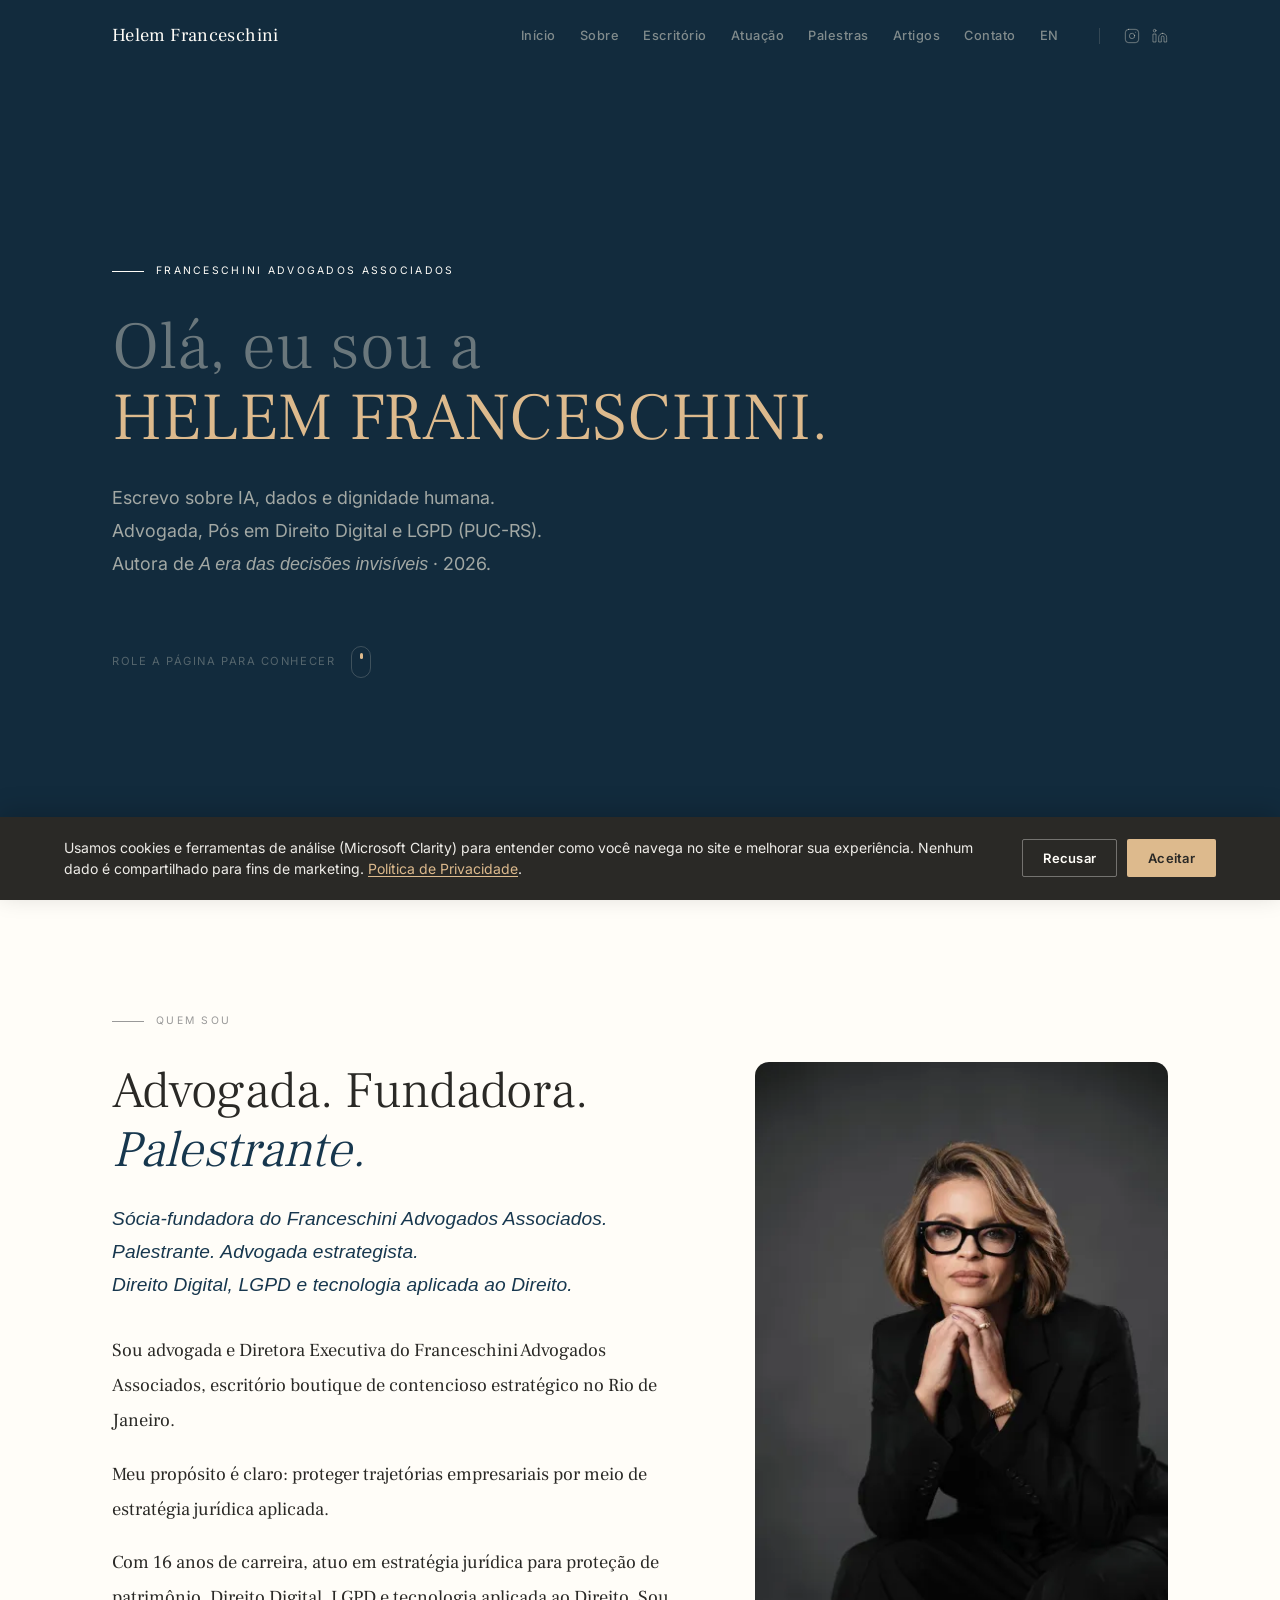
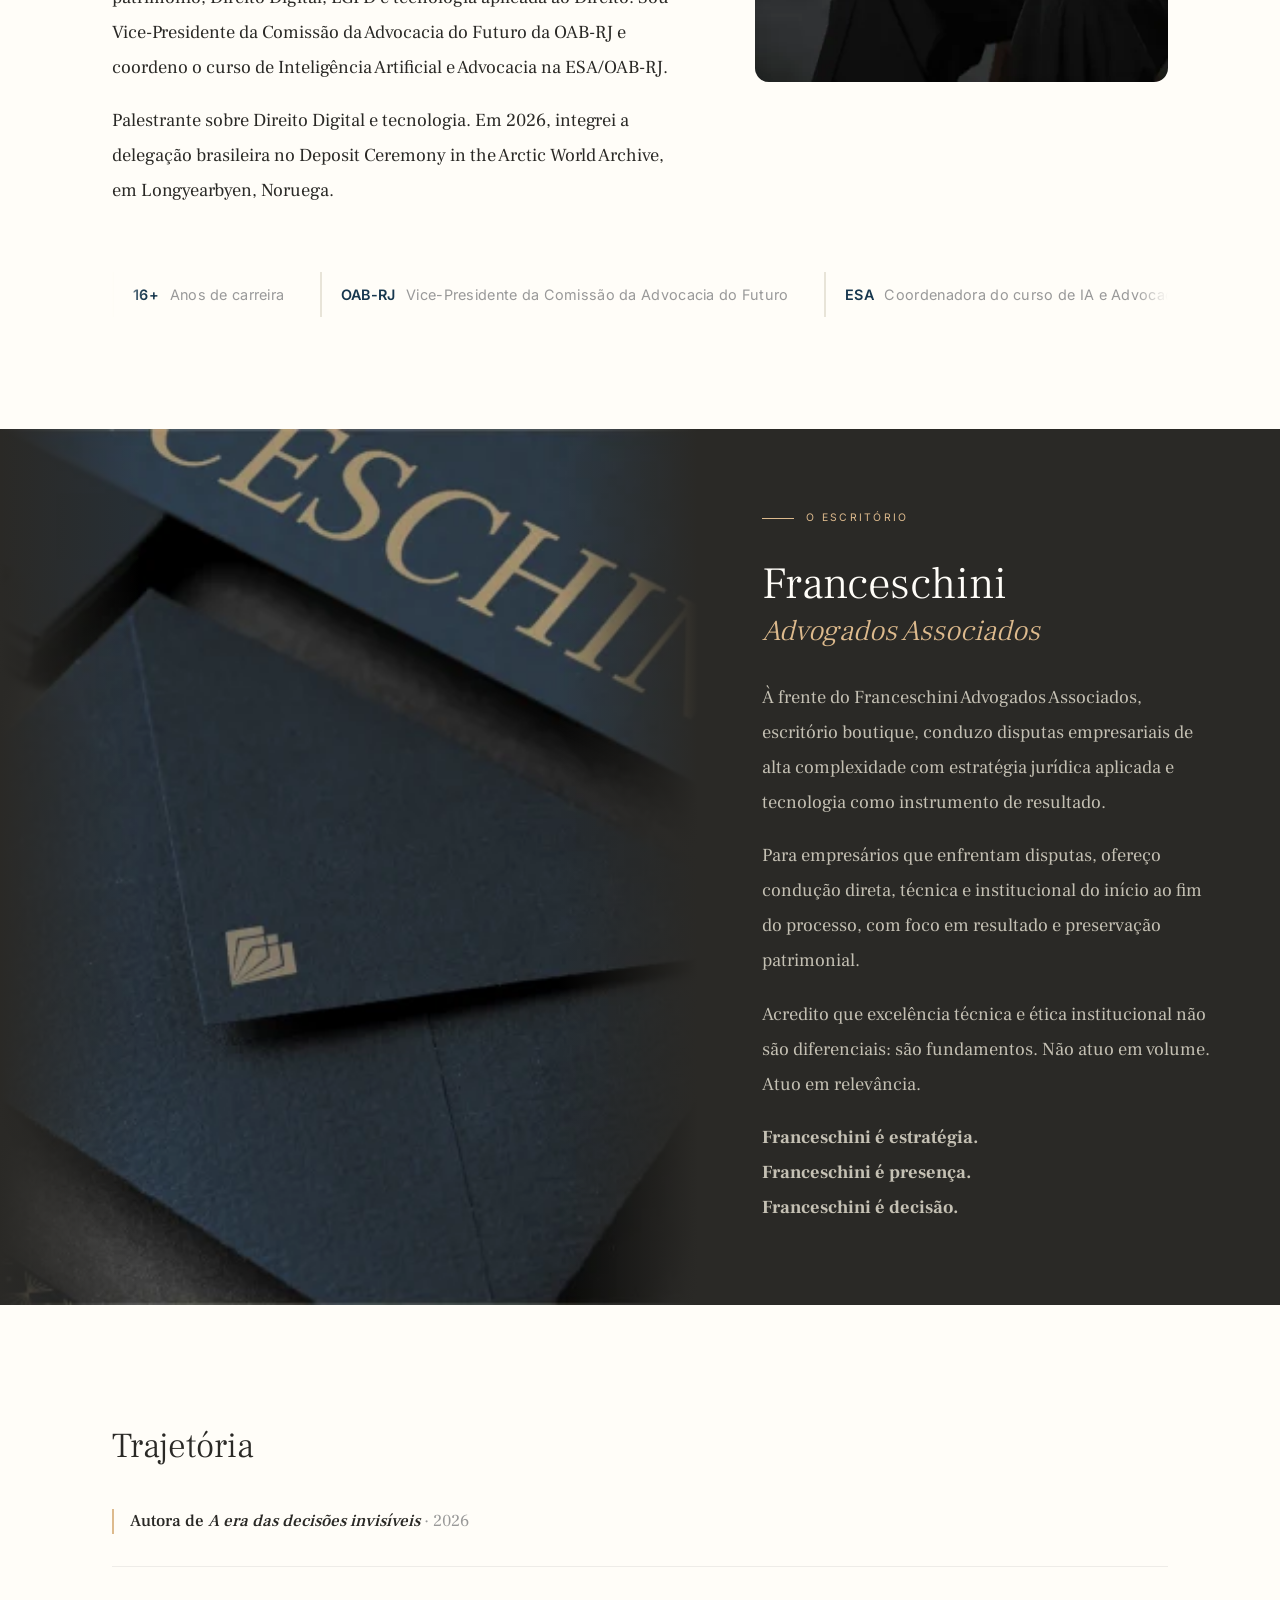
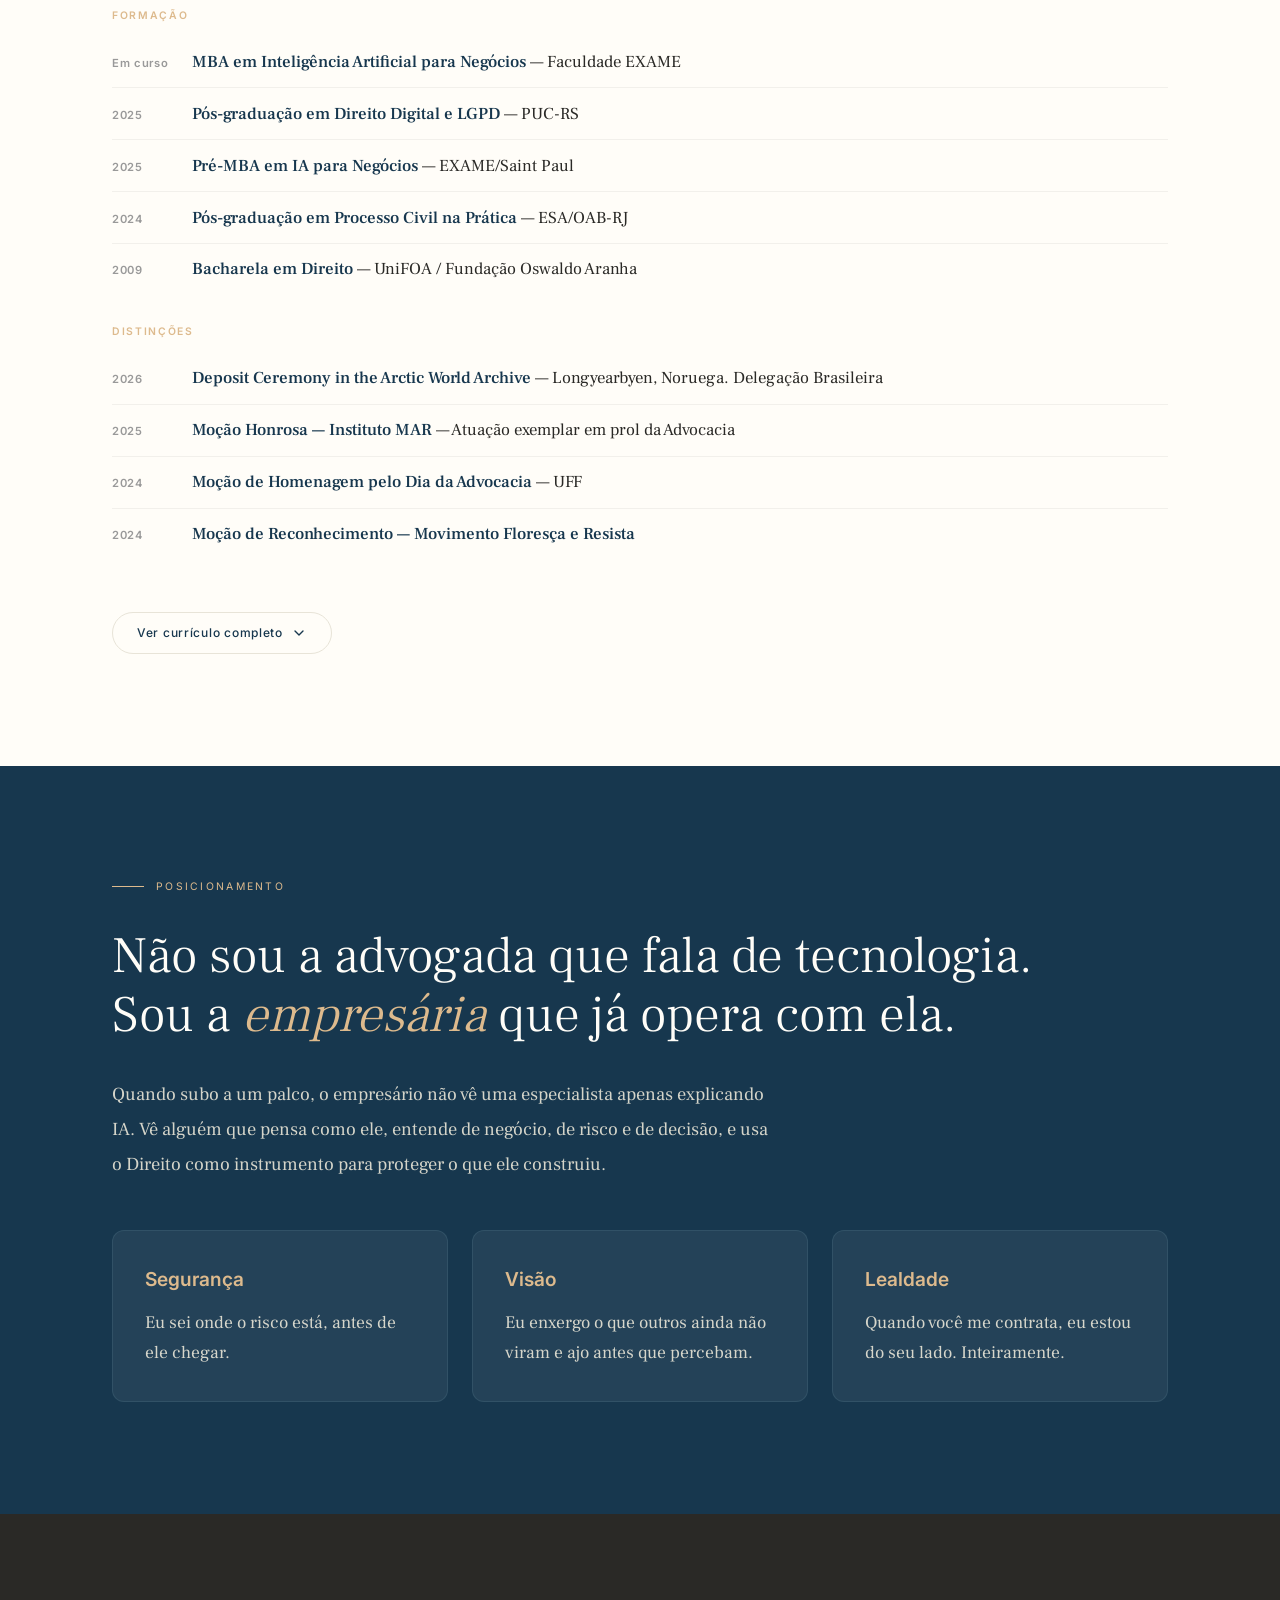
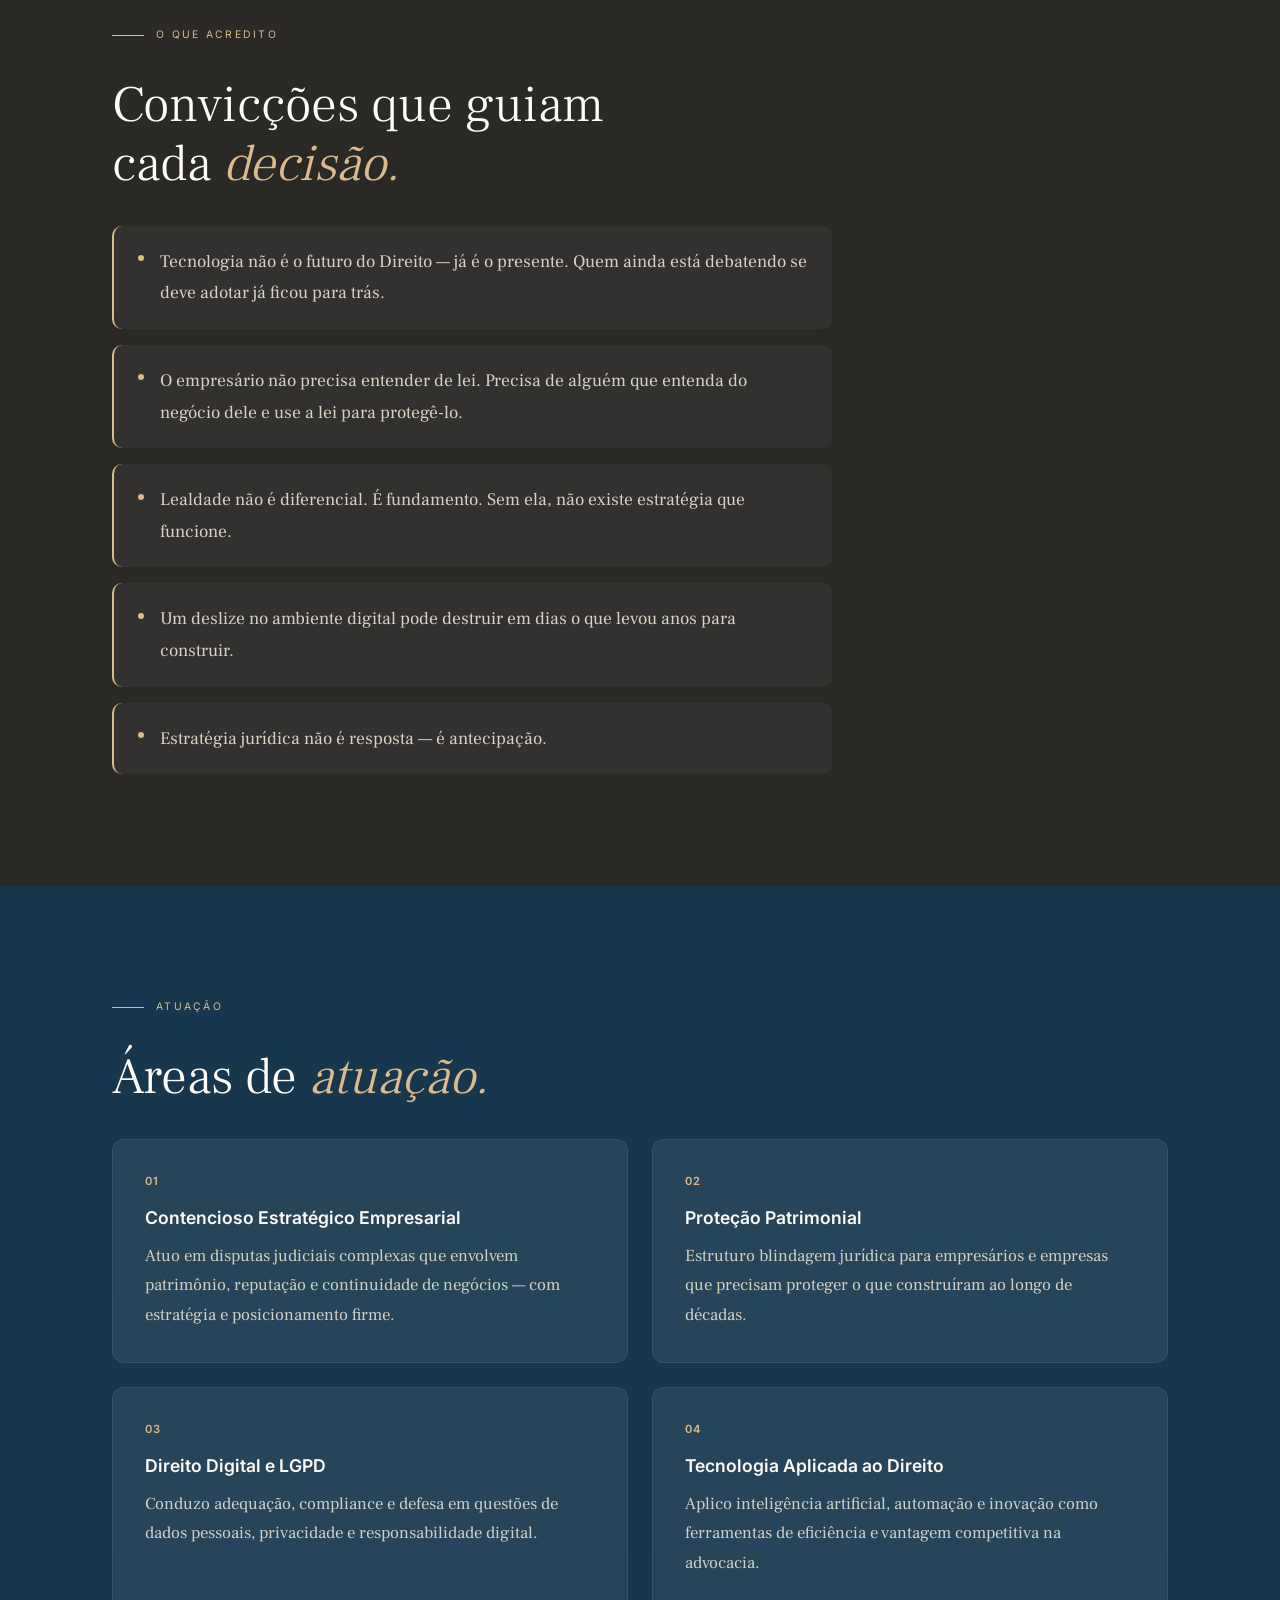
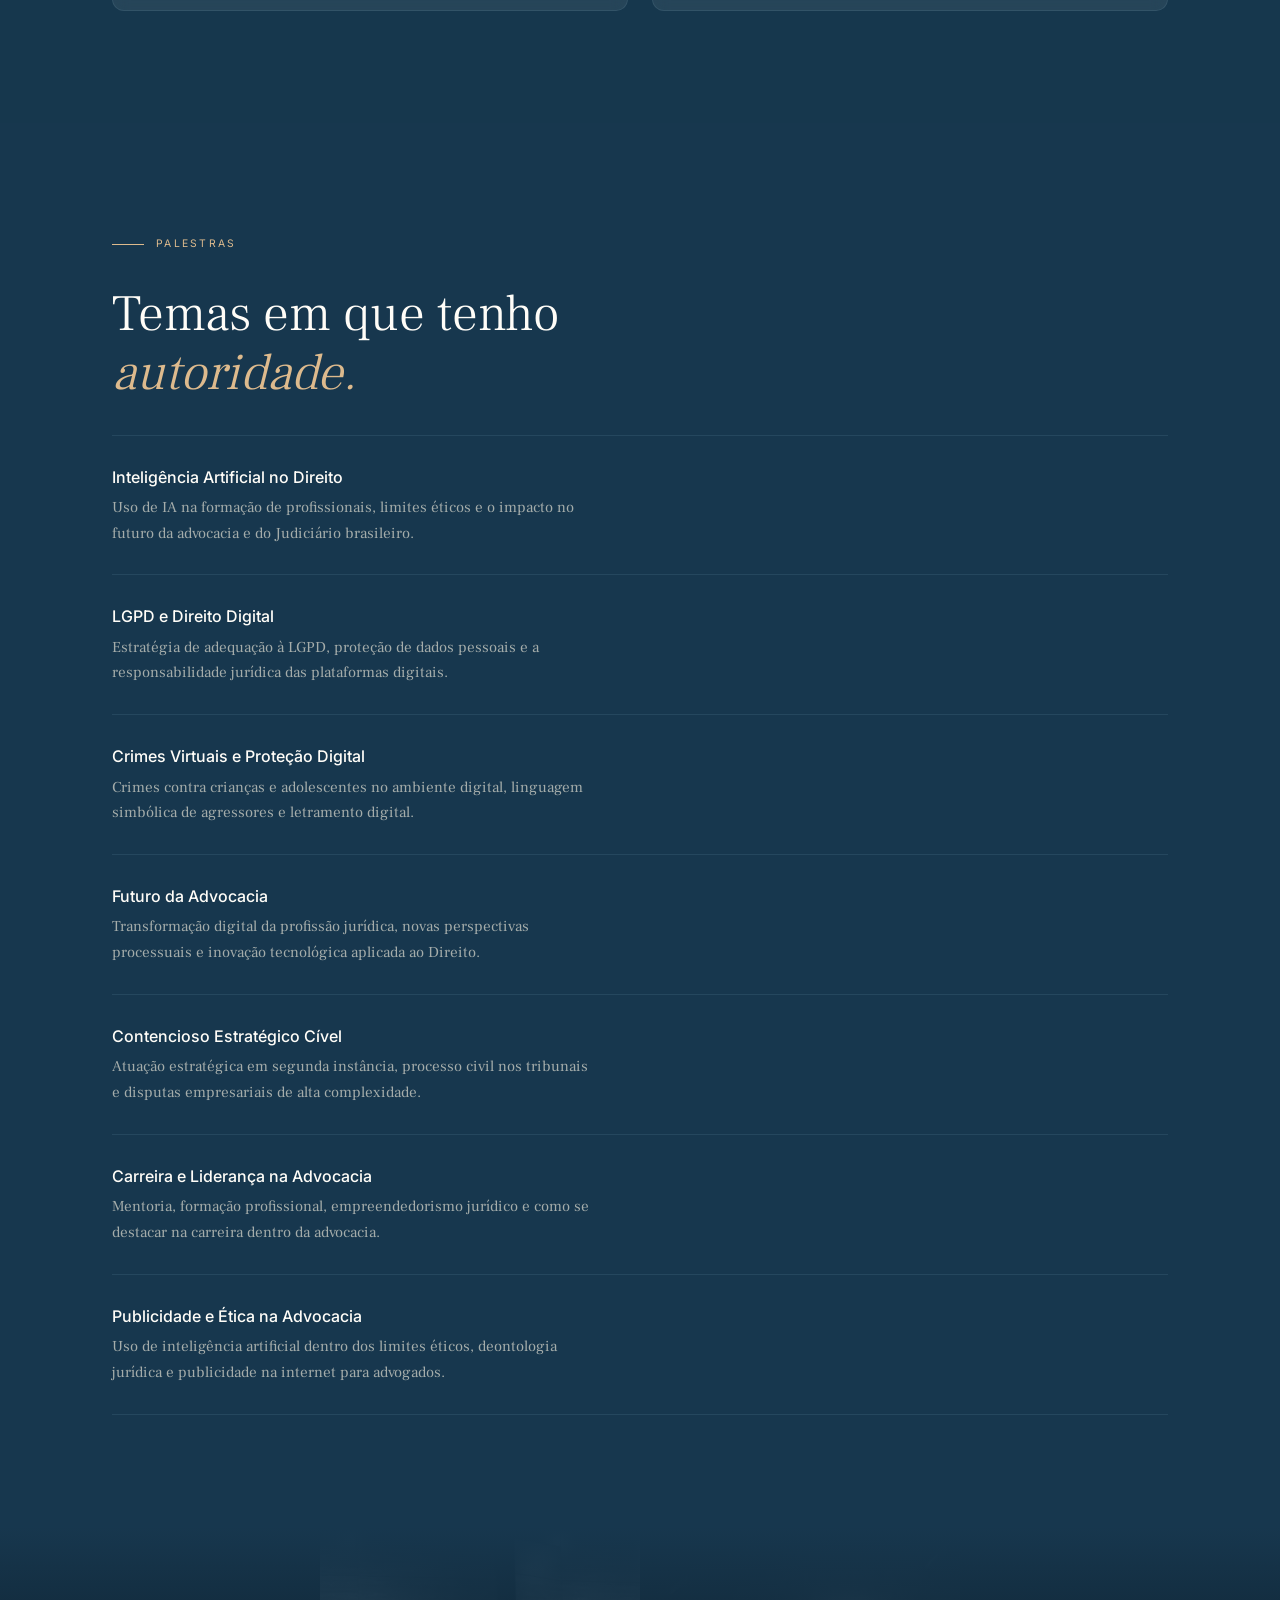
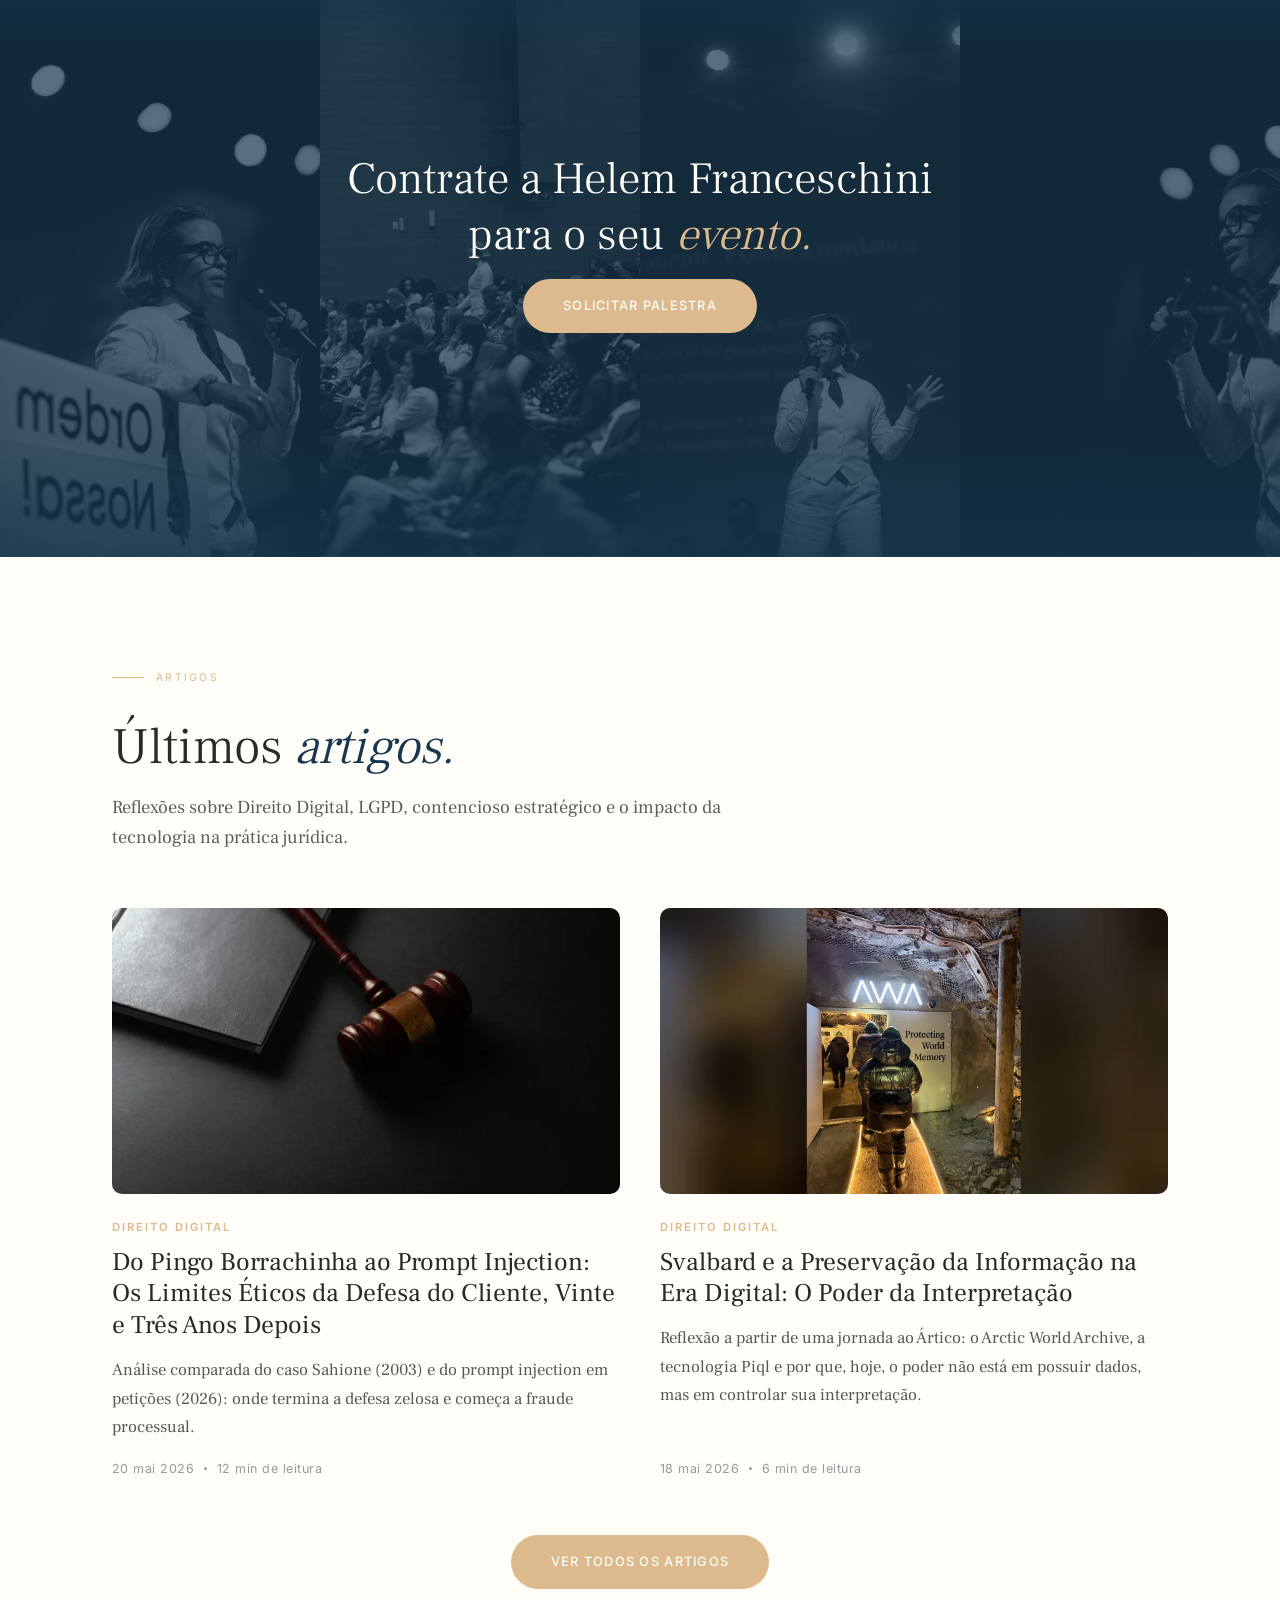
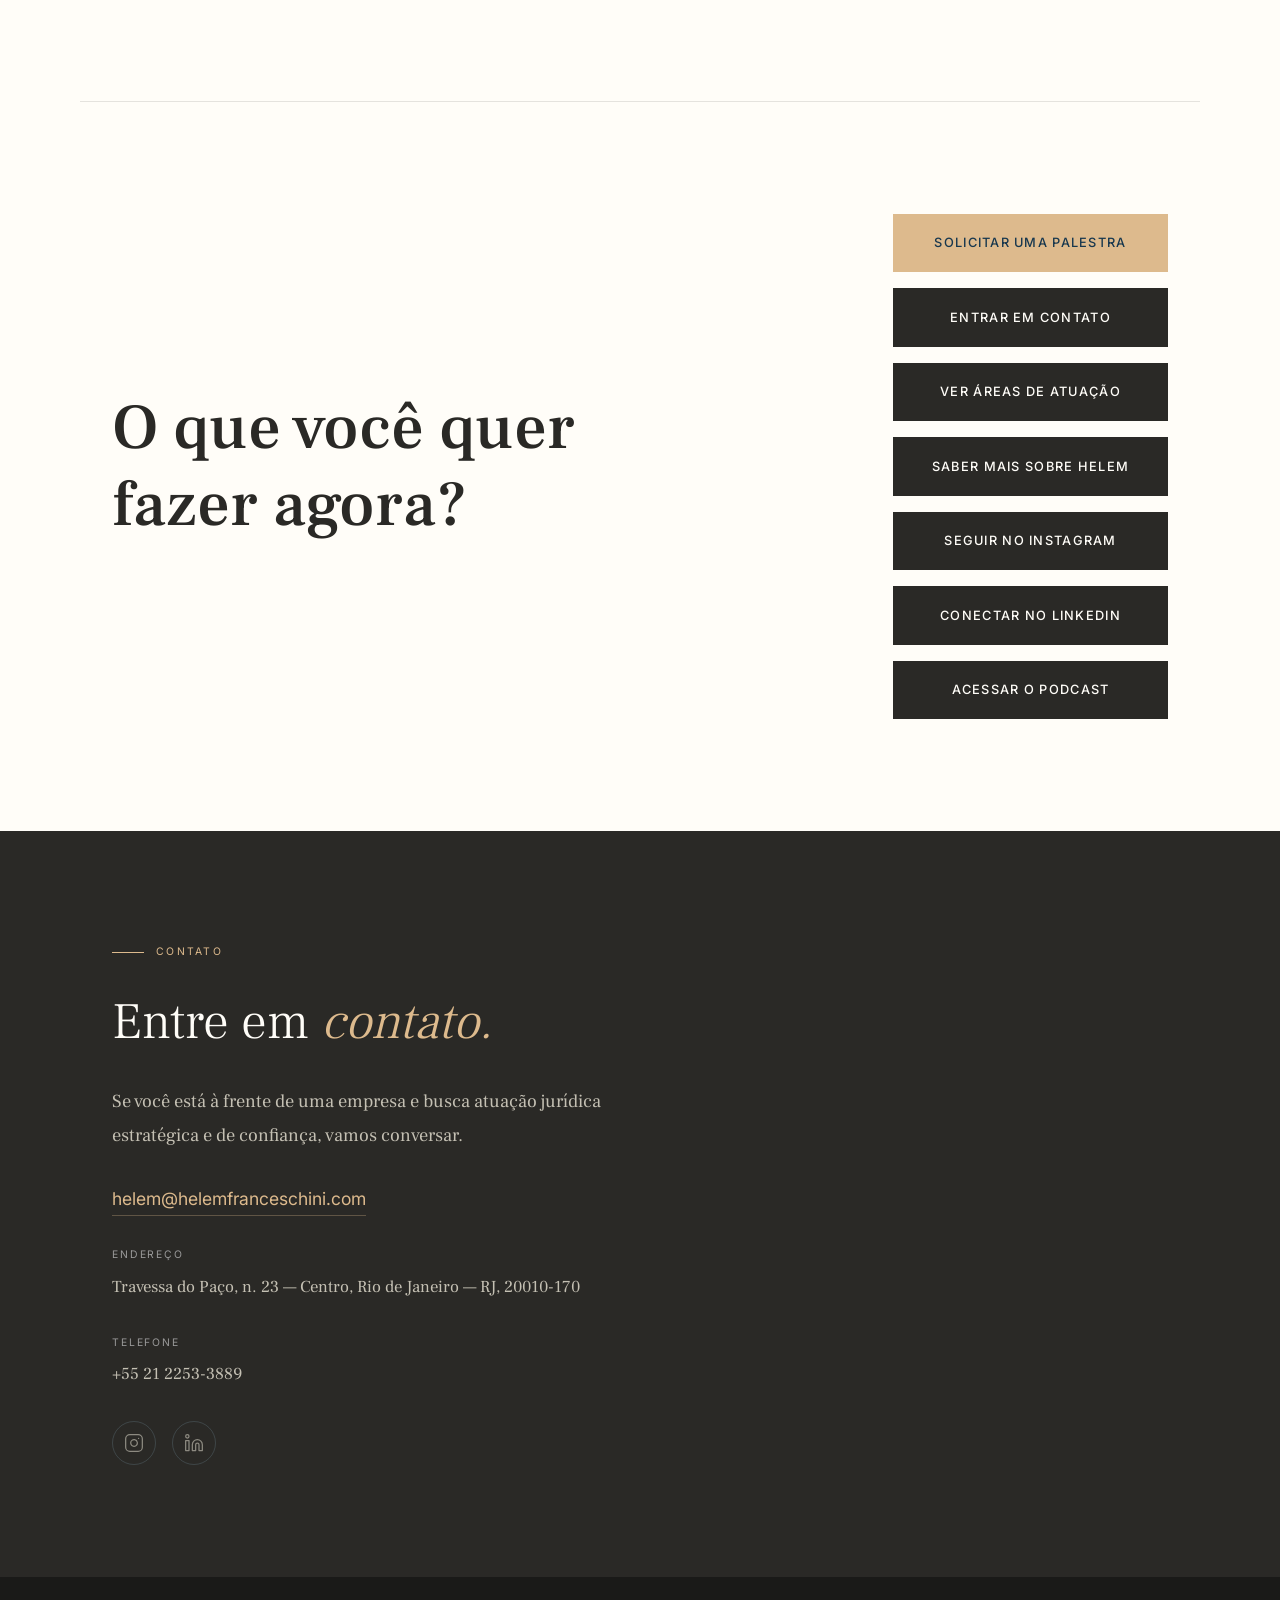
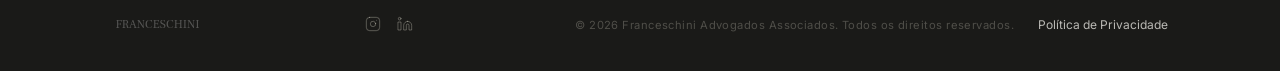
==== commit 94a4cdbf: "feat: reorganiza hero e Quem sou em torno da identidade autoral - Hero (PT + EN): nova bio focada em" ====
--- a/index.html
+++ b/index.html
@@ -331,9 +331,9 @@
           <span class="hero-name">Helem Franceschini.</span>
         </h1>
         <p class="hero-subtitle">
-          Sócia-fundadora do Franceschini Advogados Associados.<br>
-          Palestrante. Advogada estrategista.<br>
-          Direito Digital, LGPD e tecnologia aplicada ao Direito.
+          Escrevo sobre IA, dados e dignidade humana.<br>
+          Advogada, Pós em Direito Digital e LGPD (PUC-RS).<br>
+          Autora de <em>A era das decisões invisíveis</em> · 2026.
         </p>
         <div class="hero-scroll" aria-hidden="true">
           <span>Role a página para conhecer</span>
@@ -361,6 +361,11 @@
               Advogada. Fundadora.<br>
               <em>Palestrante.</em>
             </h2>
+            <p class="about-subtitle">
+              Sócia-fundadora do Franceschini Advogados Associados.<br>
+              Palestrante. Advogada estrategista.<br>
+              Direito Digital, LGPD e tecnologia aplicada ao Direito.
+            </p>
             <p class="prose">
               Sou advogada e Diretora Executiva do Franceschini Advogados Associados, escritório boutique de contencioso estratégico no Rio de Janeiro.
             </p>
@@ -483,9 +488,7 @@
 
           <!-- EM DESTAQUE -->
           <div class="career-featured">
-            <p class="career-featured-tagline">Escrevo sobre IA, dados e dignidade humana.</p>
             <ul class="career-featured-pillars">
-              <li>Advogada, Pós em Direito Digital e LGPD <span>(PUC-RS)</span></li>
               <li>Autora de <em>A era das decisões invisíveis</em> <span>· 2026</span></li>
             </ul>
           </div>
--- a/css/style.css
+++ b/css/style.css
@@ -558,6 +558,22 @@
   color: rgba(239, 235, 219, 0.88);
 }
 
+.about-subtitle {
+  font-family: var(--font-display);
+  font-size: clamp(1rem, 1.5vw, 1.2rem);
+  font-weight: 400;
+  font-style: italic;
+  color: var(--safira);
+  line-height: 1.7;
+  margin: -0.5rem 0 2rem;
+  max-width: 660px;
+  letter-spacing: 0.005em;
+}
+
+.about-subtitle em {
+  font-style: italic;
+}
+
 /* ── ABOUT GRID ── */
 .about-grid {
   display: grid;
@@ -664,17 +680,6 @@
   padding-bottom: 2rem;
   margin-bottom: 2.5rem;
   border-bottom: 1px solid rgba(42, 41, 38, 0.08);
-}
-
-.career-featured-tagline {
-  font-family: var(--font-display);
-  font-style: italic;
-  font-size: clamp(1.15rem, 2.2vw, 1.45rem);
-  font-weight: 400;
-  color: var(--safira);
-  letter-spacing: 0.01em;
-  line-height: 1.45;
-  margin: 0 0 1.5rem;
 }
 
 .career-featured-pillars {
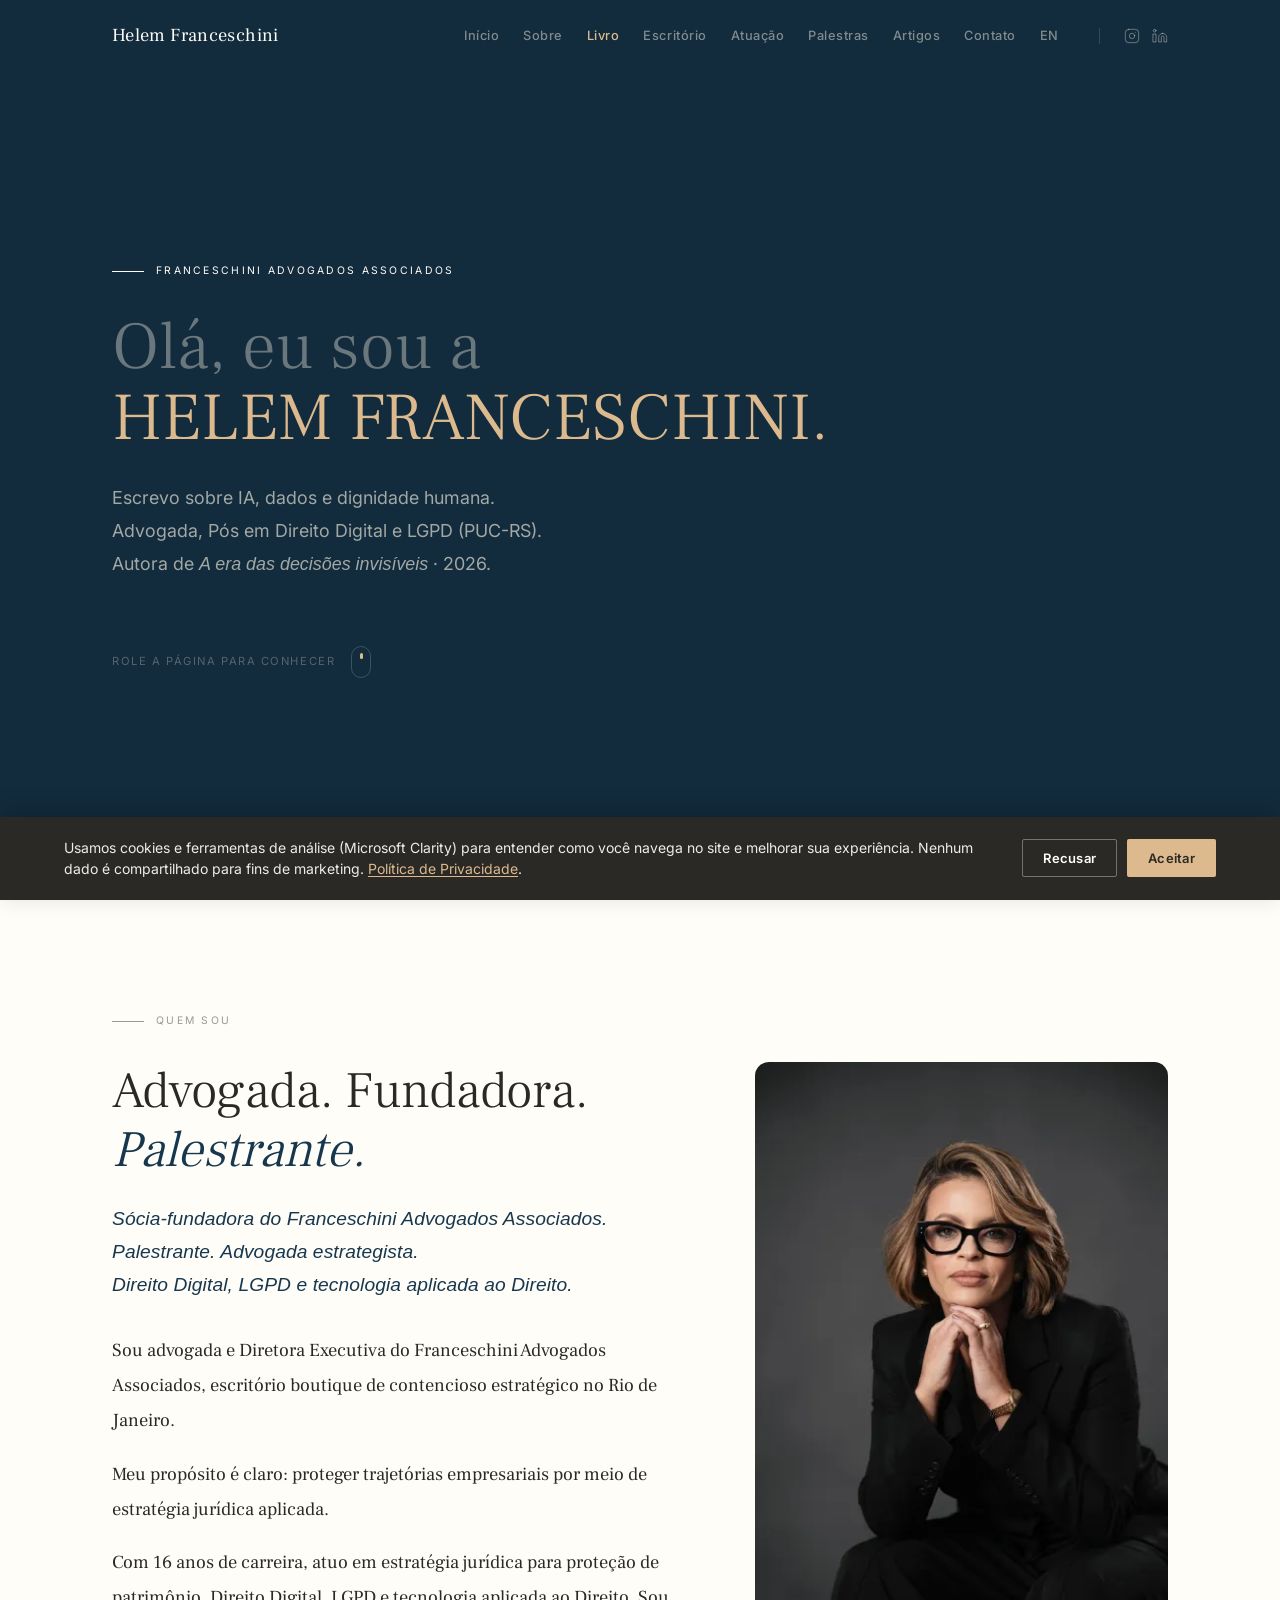
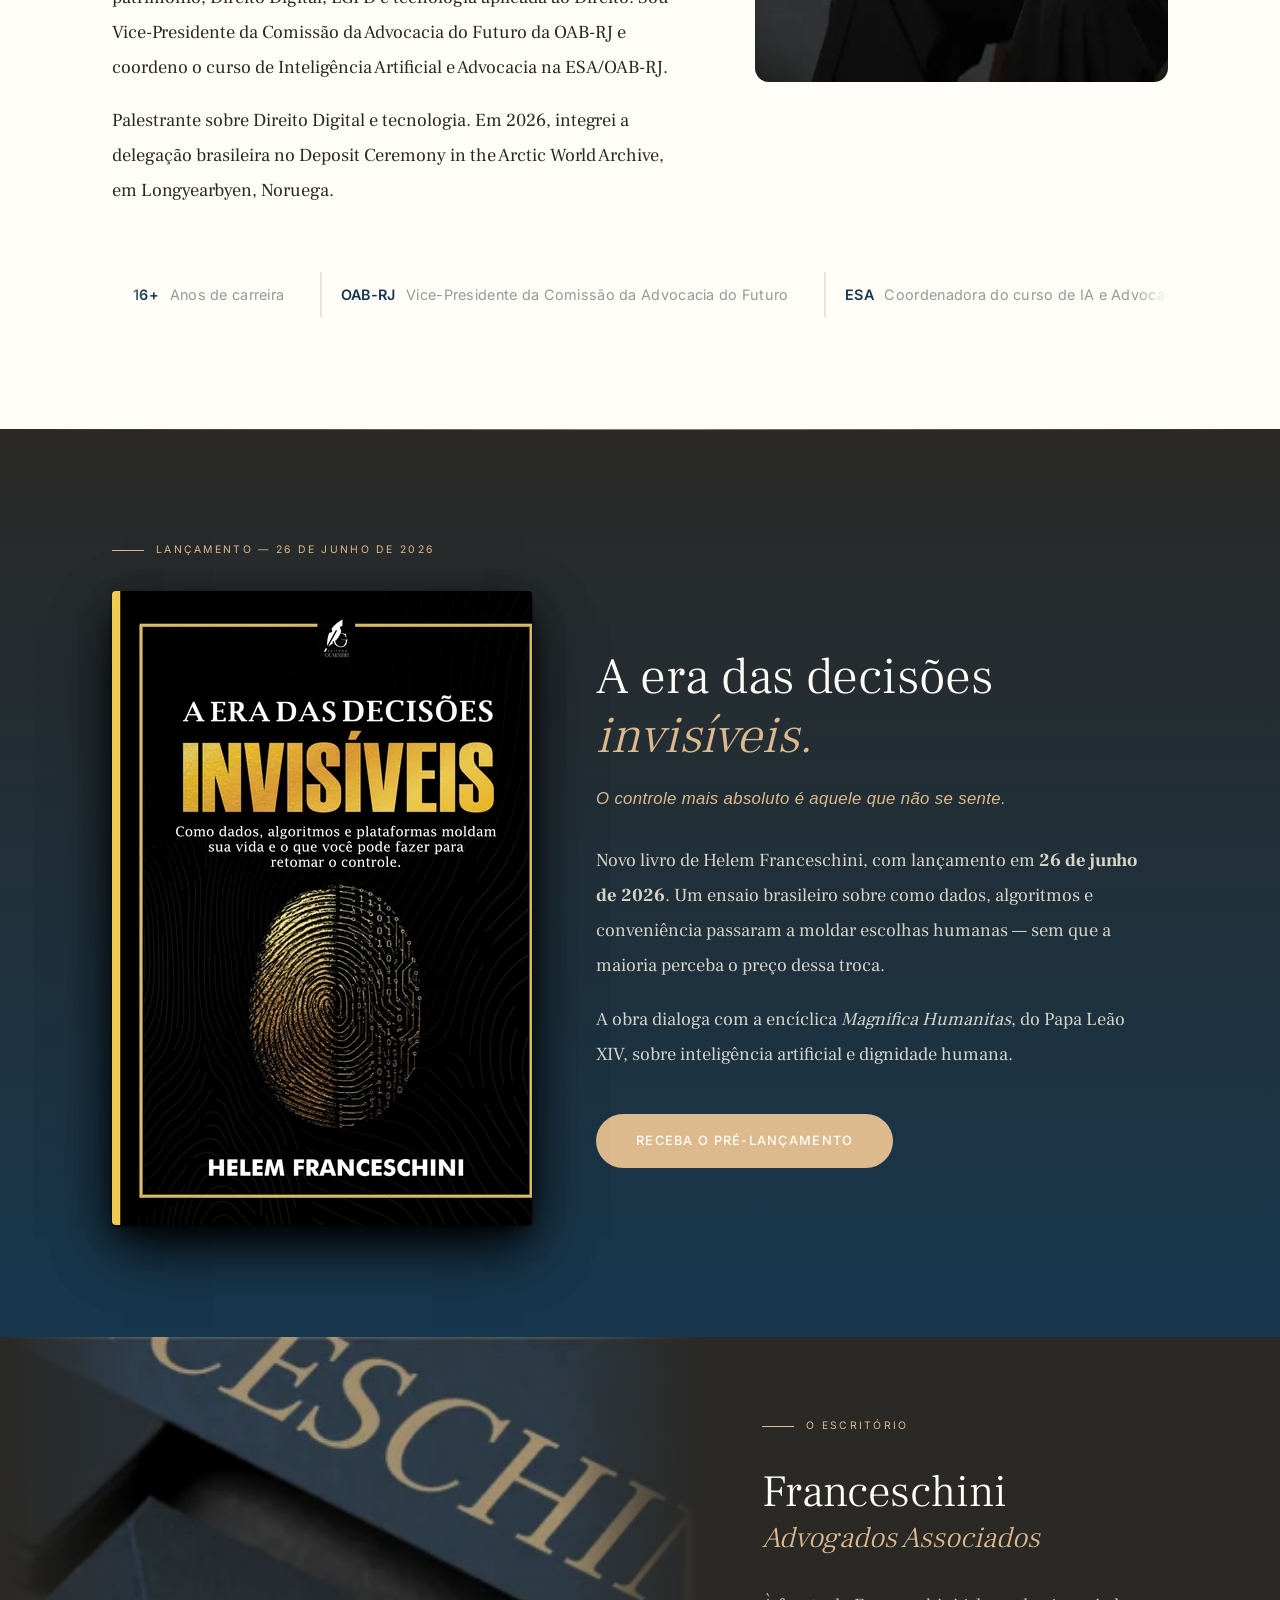
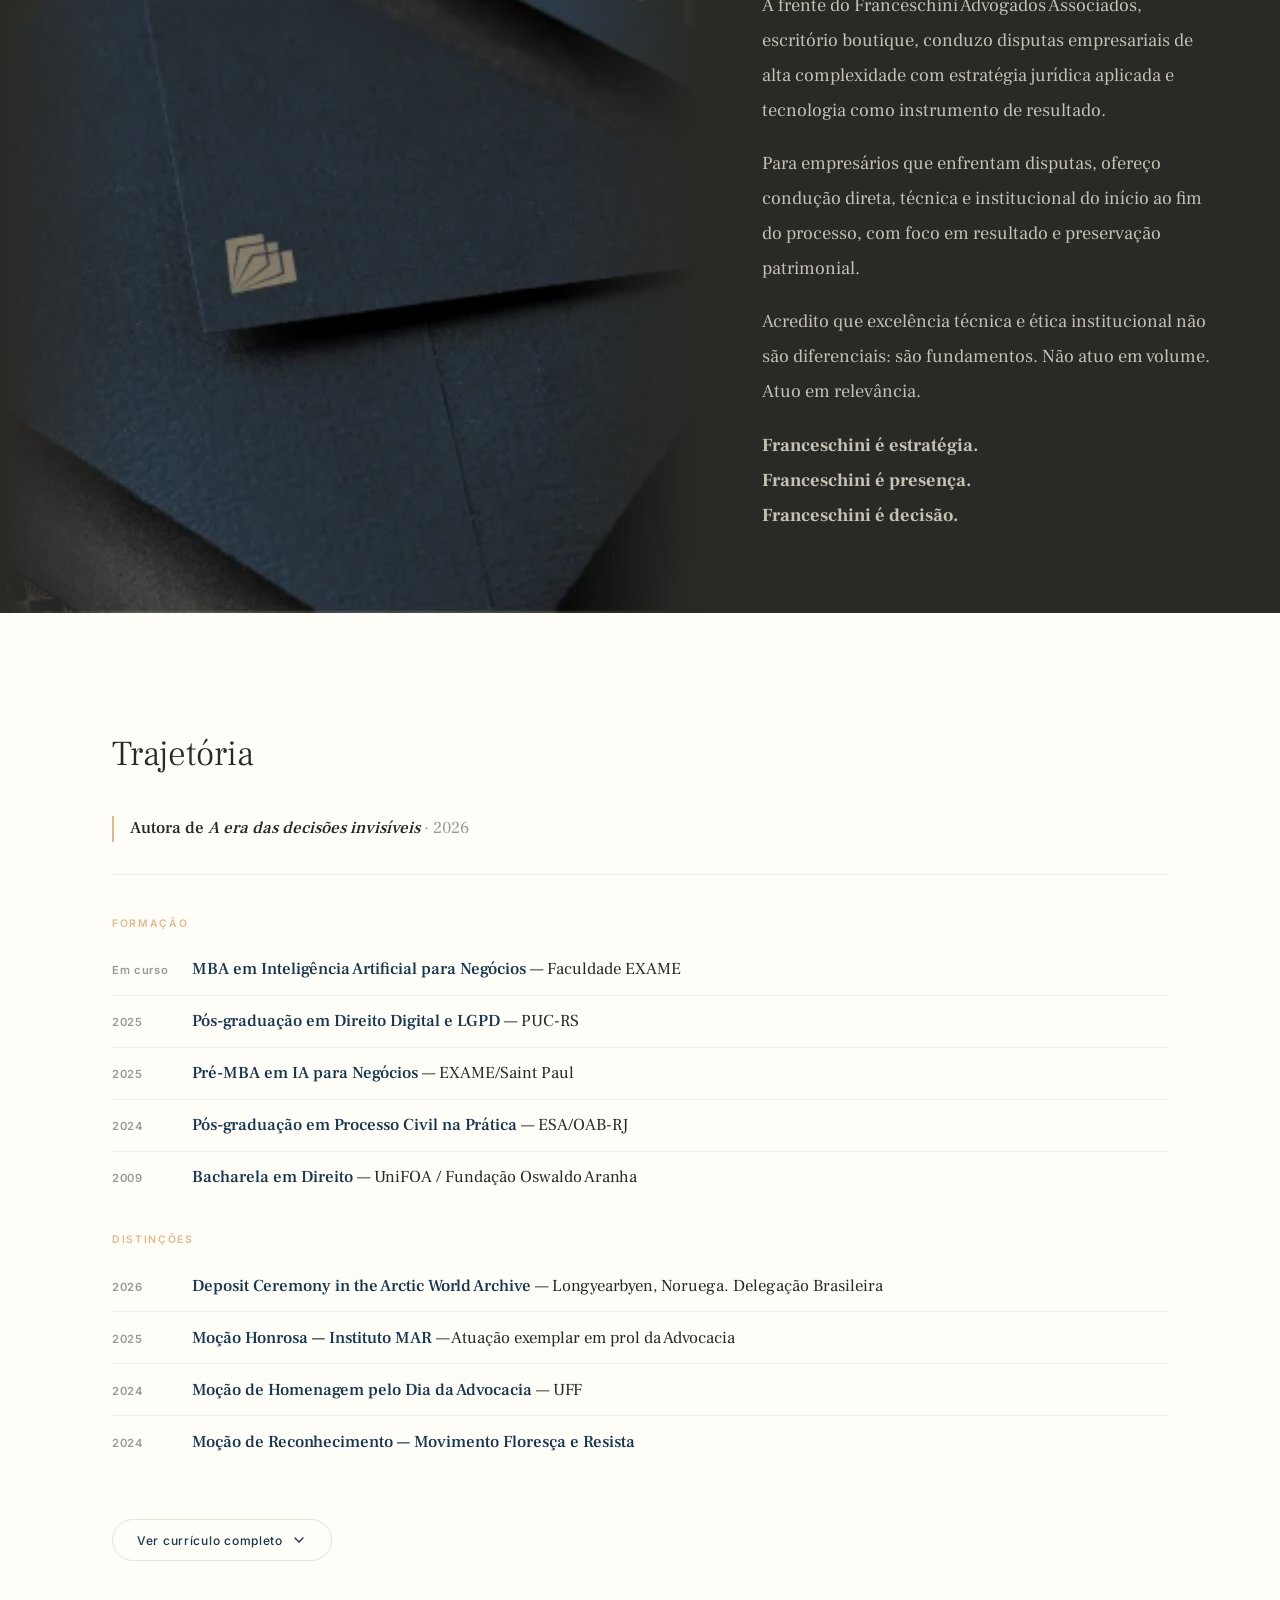
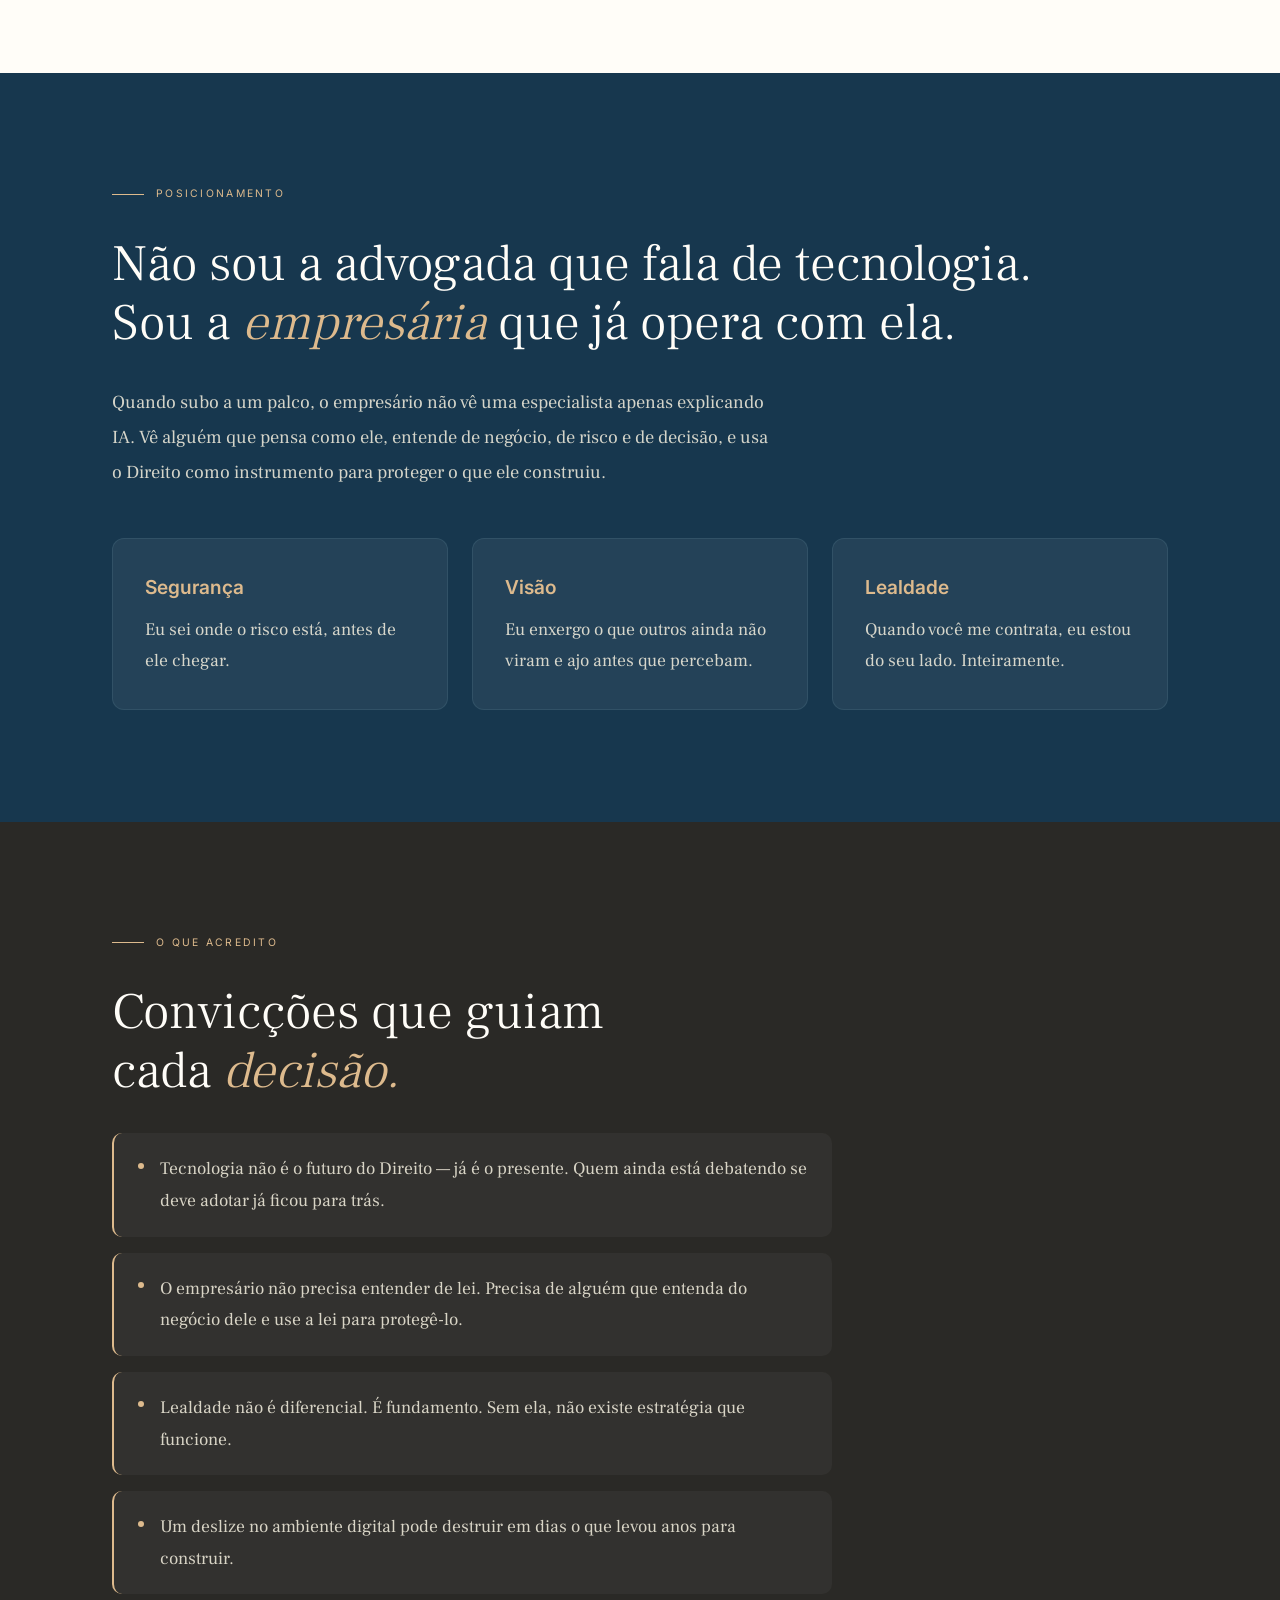
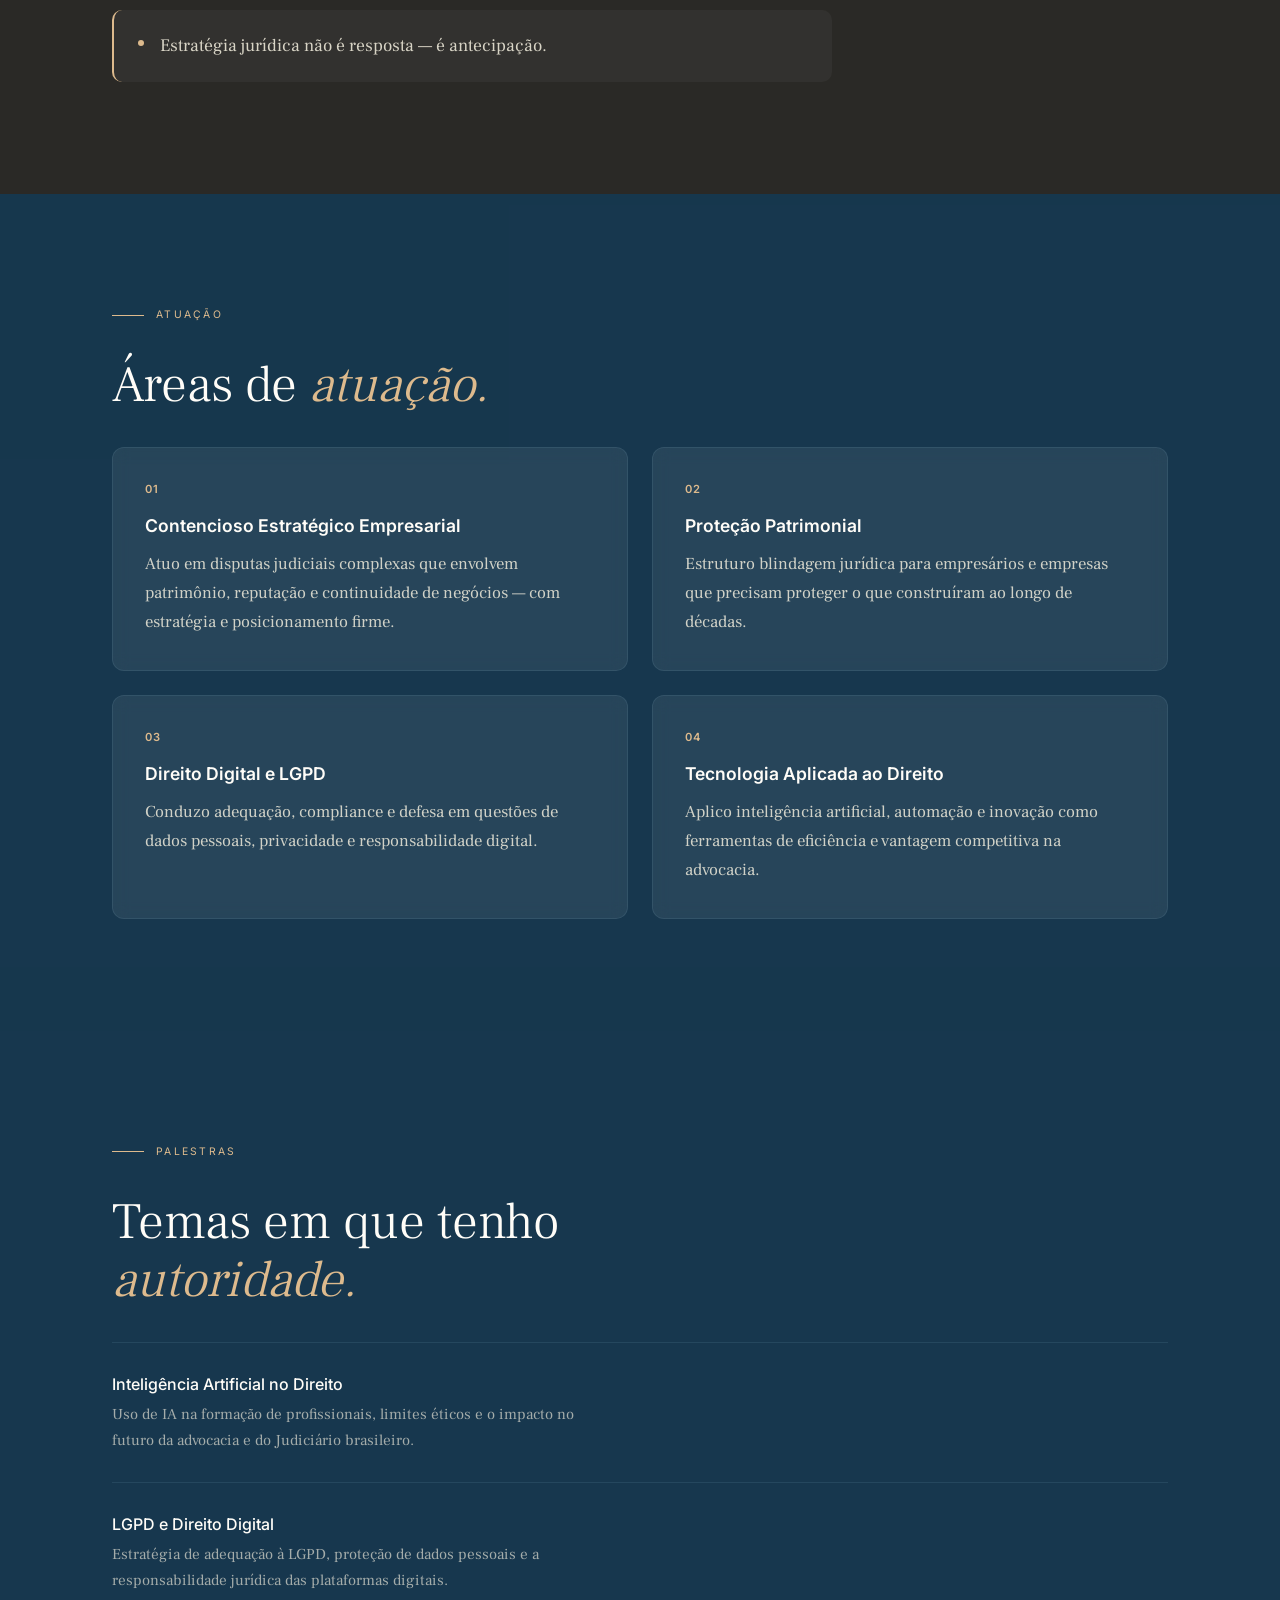
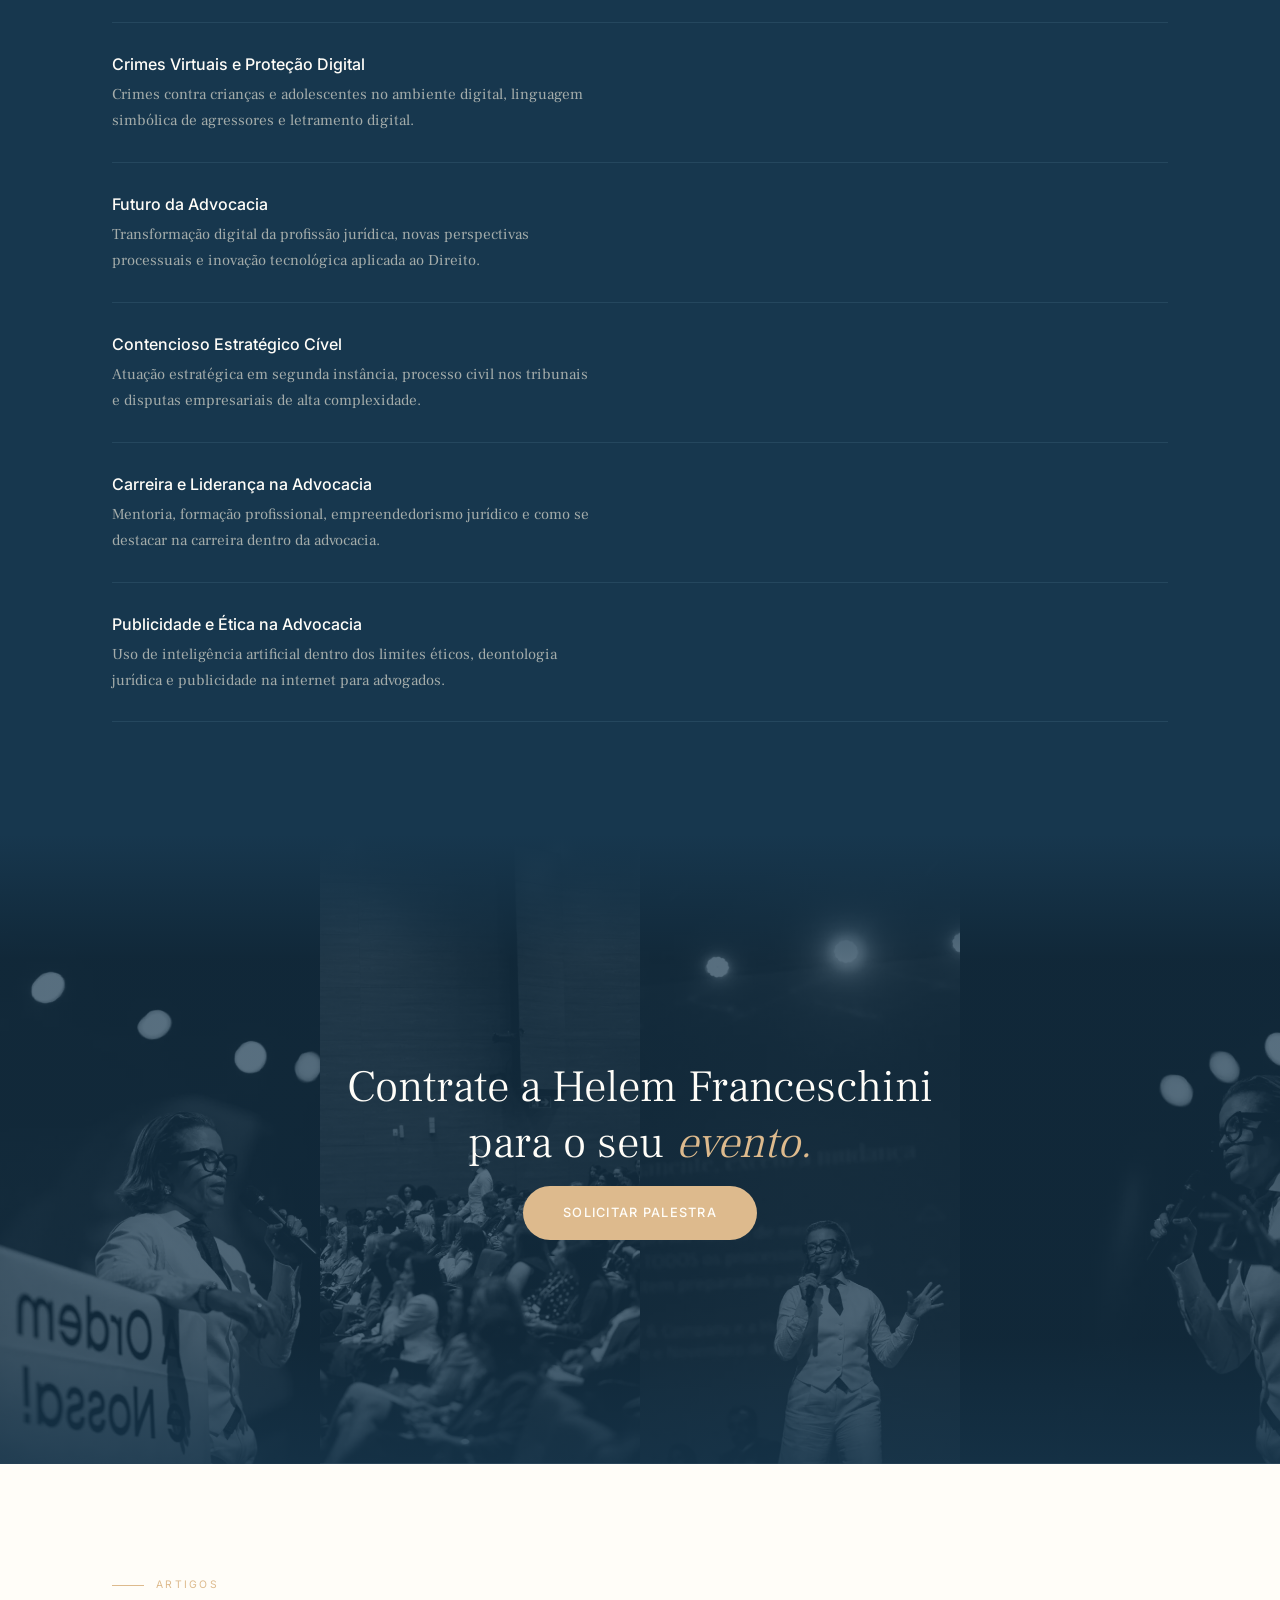
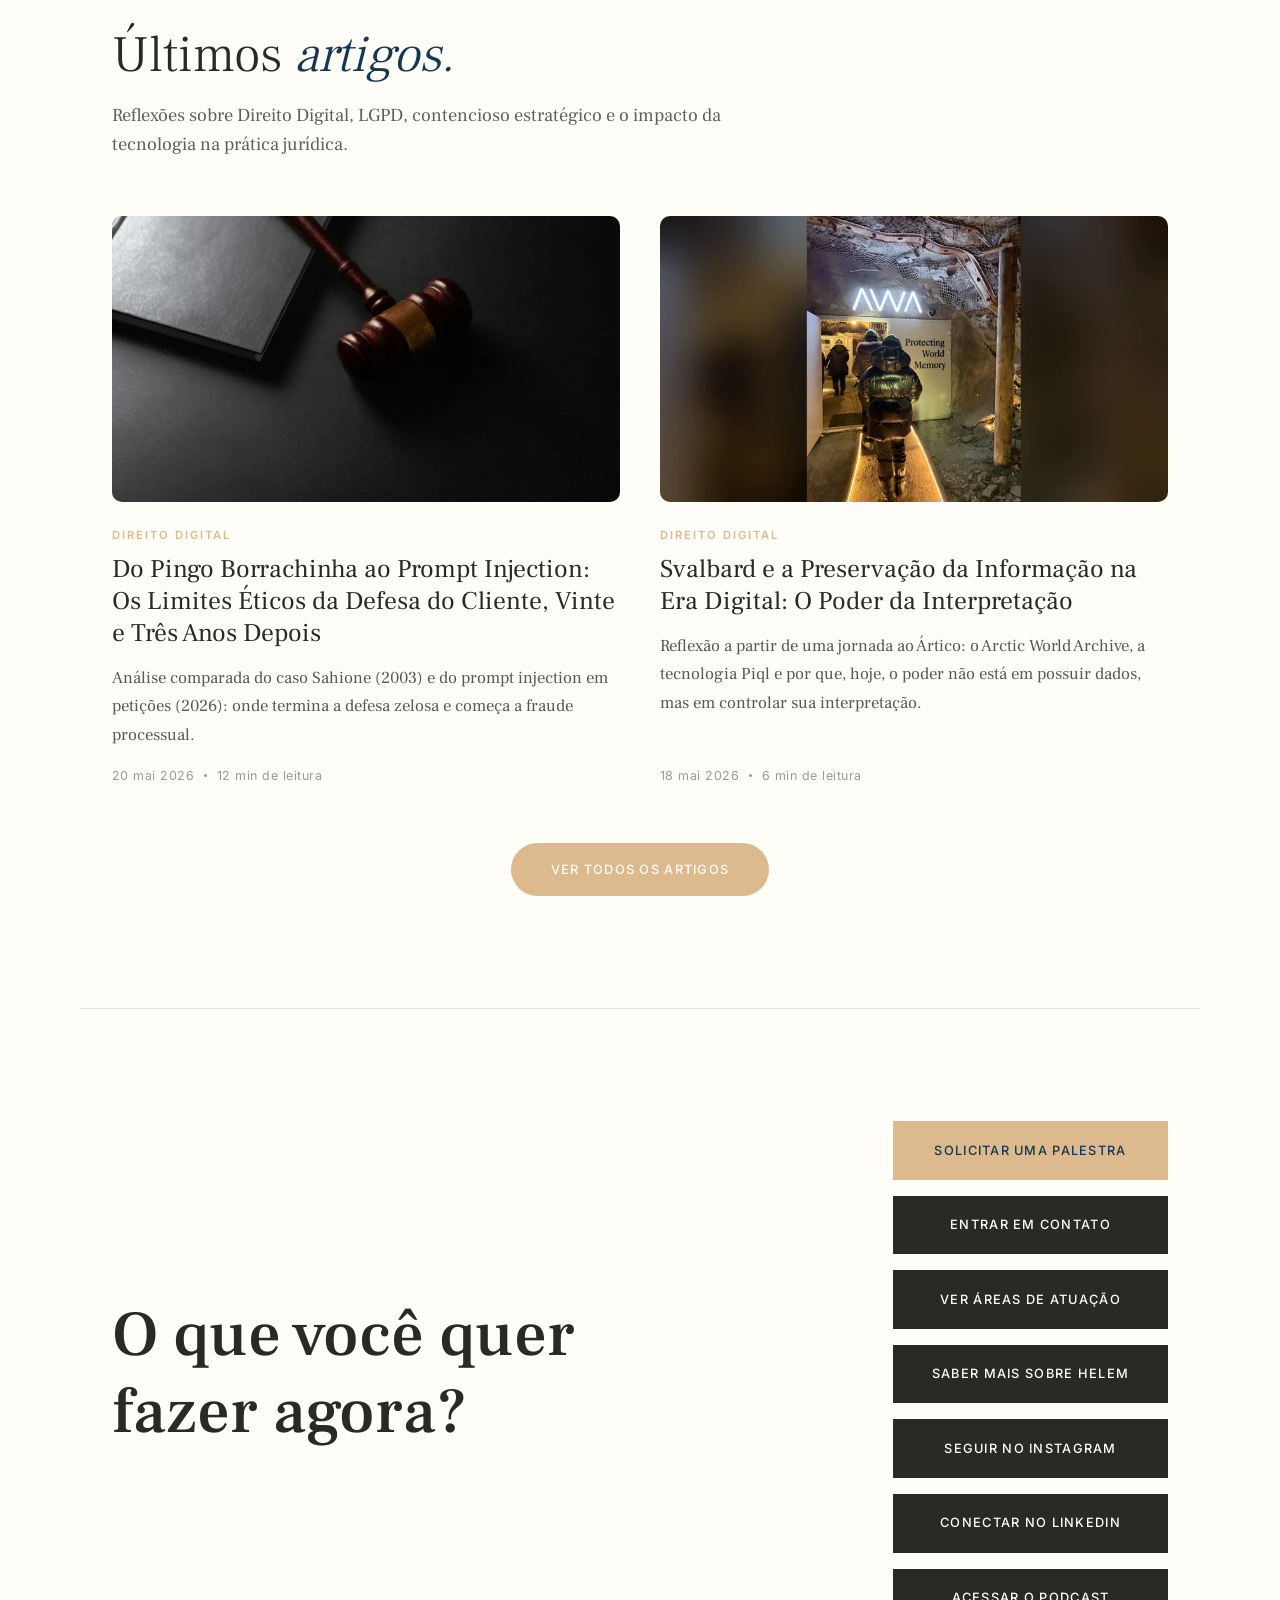
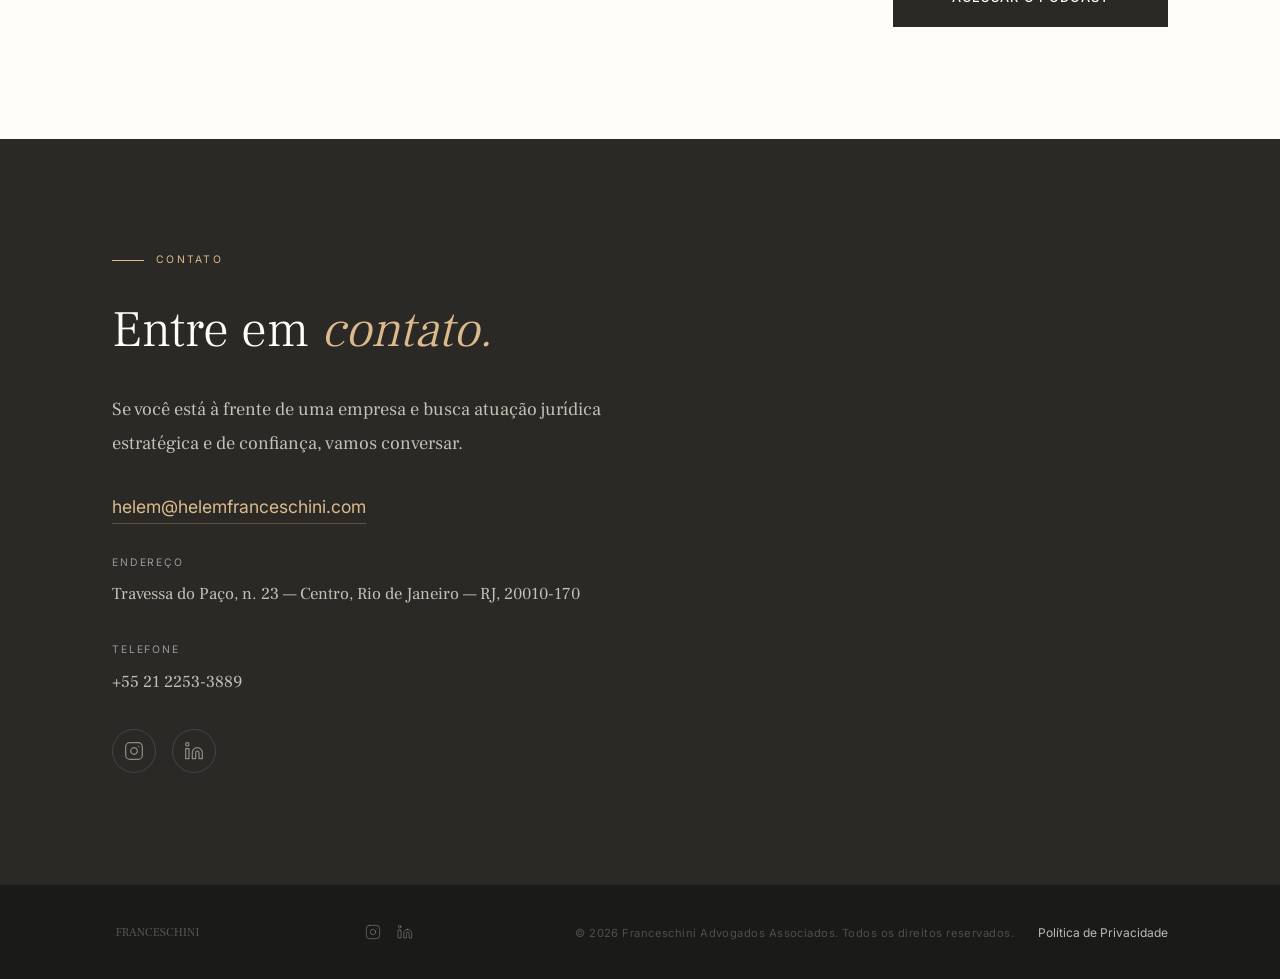
==== commit 124d4512: "feat: ativa seção do livro "A era das decisões invisíveis" com a capa Restaura nav links (PT/EN, des" ====
--- a/index.html
+++ b/index.html
@@ -265,9 +265,7 @@
         <div class="nav-links">
           <a href="#inicio" class="nav-link">Início</a>
           <a href="#sobre" class="nav-link">Sobre</a>
-          <!-- HIDDEN: Livro — restaurar quando tivermos mais info do lançamento
           <a href="#livro" class="nav-link nav-link-featured">Livro</a>
-          -->
           <a href="#escritorio" class="nav-link">Escritório</a>
           <a href="#atuacao" class="nav-link">Atuação</a>
           <a href="#palestras" class="nav-link">Palestras</a>
@@ -295,9 +293,7 @@
   <div class="mobile-menu" id="mobileMenu" role="dialog" aria-label="Menu de navegação">
     <a href="#inicio" class="mobile-link" onclick="document.getElementById('mobileMenu').classList.remove('open');document.getElementById('navToggle').classList.remove('open');document.body.style.overflow='';">Início</a>
     <a href="#sobre" class="mobile-link" onclick="document.getElementById('mobileMenu').classList.remove('open');document.getElementById('navToggle').classList.remove('open');document.body.style.overflow='';">Sobre</a>
-    <!-- HIDDEN: Livro — restaurar quando tivermos mais info do lançamento
     <a href="#livro" class="mobile-link" onclick="document.getElementById('mobileMenu').classList.remove('open');document.getElementById('navToggle').classList.remove('open');document.body.style.overflow='';">Livro</a>
-    -->
     <a href="#escritorio" class="mobile-link" onclick="document.getElementById('mobileMenu').classList.remove('open');document.getElementById('navToggle').classList.remove('open');document.body.style.overflow='';">Escritório</a>
     <a href="#atuacao" class="mobile-link" onclick="document.getElementById('mobileMenu').classList.remove('open');document.getElementById('navToggle').classList.remove('open');document.body.style.overflow='';">Atuação</a>
     <a href="#palestras" class="mobile-link" onclick="document.getElementById('mobileMenu').classList.remove('open');document.getElementById('navToggle').classList.remove('open');document.body.style.overflow='';">Palestras</a>
@@ -414,7 +410,7 @@
       </div>
     </section>
 
-    <!-- LIVRO — HIDDEN: restaurar quando tivermos mais info do lançamento (capa, link de pré-venda, etc.)
+    <!-- LIVRO -->
     <section class="section section-livro" id="livro" aria-label="Livro: A era das decisões invisíveis">
       <div class="container">
         <div class="section-eyebrow eyebrow-ambar">
@@ -422,6 +418,12 @@
           <span>Lançamento — 26 de junho de 2026</span>
         </div>
         <div class="livro-grid">
+          <div class="livro-image">
+            <picture>
+              <source type="image/webp" srcset="assets/images/livro-capa-420w.webp 420w, assets/images/livro-capa-840w.webp 840w, assets/images/livro-capa-1280w.webp 1280w" sizes="(max-width: 900px) 70vw, 420px">
+              <img src="assets/images/livro-capa-840w.jpg" srcset="assets/images/livro-capa-420w.jpg 420w, assets/images/livro-capa-840w.jpg 840w, assets/images/livro-capa-1280w.jpg 1280w" sizes="(max-width: 900px) 70vw, 420px" alt="Capa do livro 'A era das decisões invisíveis' de Helem Franceschini — fundo preto com borda dourada, título em amarelo e uma impressão digital estilizada com circuito" width="1280" height="1932" loading="lazy">
+            </picture>
+          </div>
           <div class="livro-content">
             <h2 class="section-title title-light livro-title">
               A era das decisões<br>
@@ -439,8 +441,6 @@
         </div>
       </div>
     </section>
-    -->
-    <!-- /LIVRO HIDDEN -->
 
     <!-- ESCRITÓRIO -->
     <section class="section section-escritorio" id="escritorio" aria-label="Franceschini Advogados Associados">
--- a/css/style.css
+++ b/css/style.css
@@ -1053,10 +1053,32 @@
 
 .livro-grid {
   display: grid;
-  grid-template-columns: 1fr;
-  max-width: 760px;
+  grid-template-columns: minmax(280px, 420px) 1fr;
+  gap: clamp(2.5rem, 5vw, 5rem);
+  align-items: center;
+  max-width: 1080px;
   margin: 0 auto;
-  text-align: center;
+}
+
+.livro-image {
+  position: relative;
+}
+
+.livro-image picture,
+.livro-image img {
+  display: block;
+  width: 100%;
+  height: auto;
+  border-radius: 4px;
+  box-shadow:
+    0 1px 2px rgba(0, 0, 0, 0.45),
+    0 24px 60px -10px rgba(0, 0, 0, 0.65),
+    0 12px 28px -8px rgba(0, 0, 0, 0.55);
+}
+
+.livro-content {
+  display: flex;
+  flex-direction: column;
 }
 
 .livro-title {
@@ -1074,18 +1096,45 @@
 }
 
 .livro-desc {
-  max-width: 640px;
-  margin-left: auto;
-  margin-right: auto;
+  max-width: 560px;
 }
 
 .livro-cta {
   margin-top: 1.5rem;
+  align-self: flex-start;
+}
+
+@media (max-width: 900px) {
+  .livro-grid {
+    grid-template-columns: 1fr;
+    gap: 2.5rem;
+    text-align: center;
+    max-width: 640px;
+  }
+
+  .livro-image {
+    max-width: 320px;
+    margin: 0 auto;
+  }
+
+  .livro-desc {
+    max-width: none;
+    margin-left: auto;
+    margin-right: auto;
+  }
+
+  .livro-cta {
+    align-self: center;
+  }
 }
 
 @media (max-width: 680px) {
   .livro-subtitle {
     font-size: 0.95rem;
+  }
+
+  .livro-image {
+    max-width: 260px;
   }
 }
 
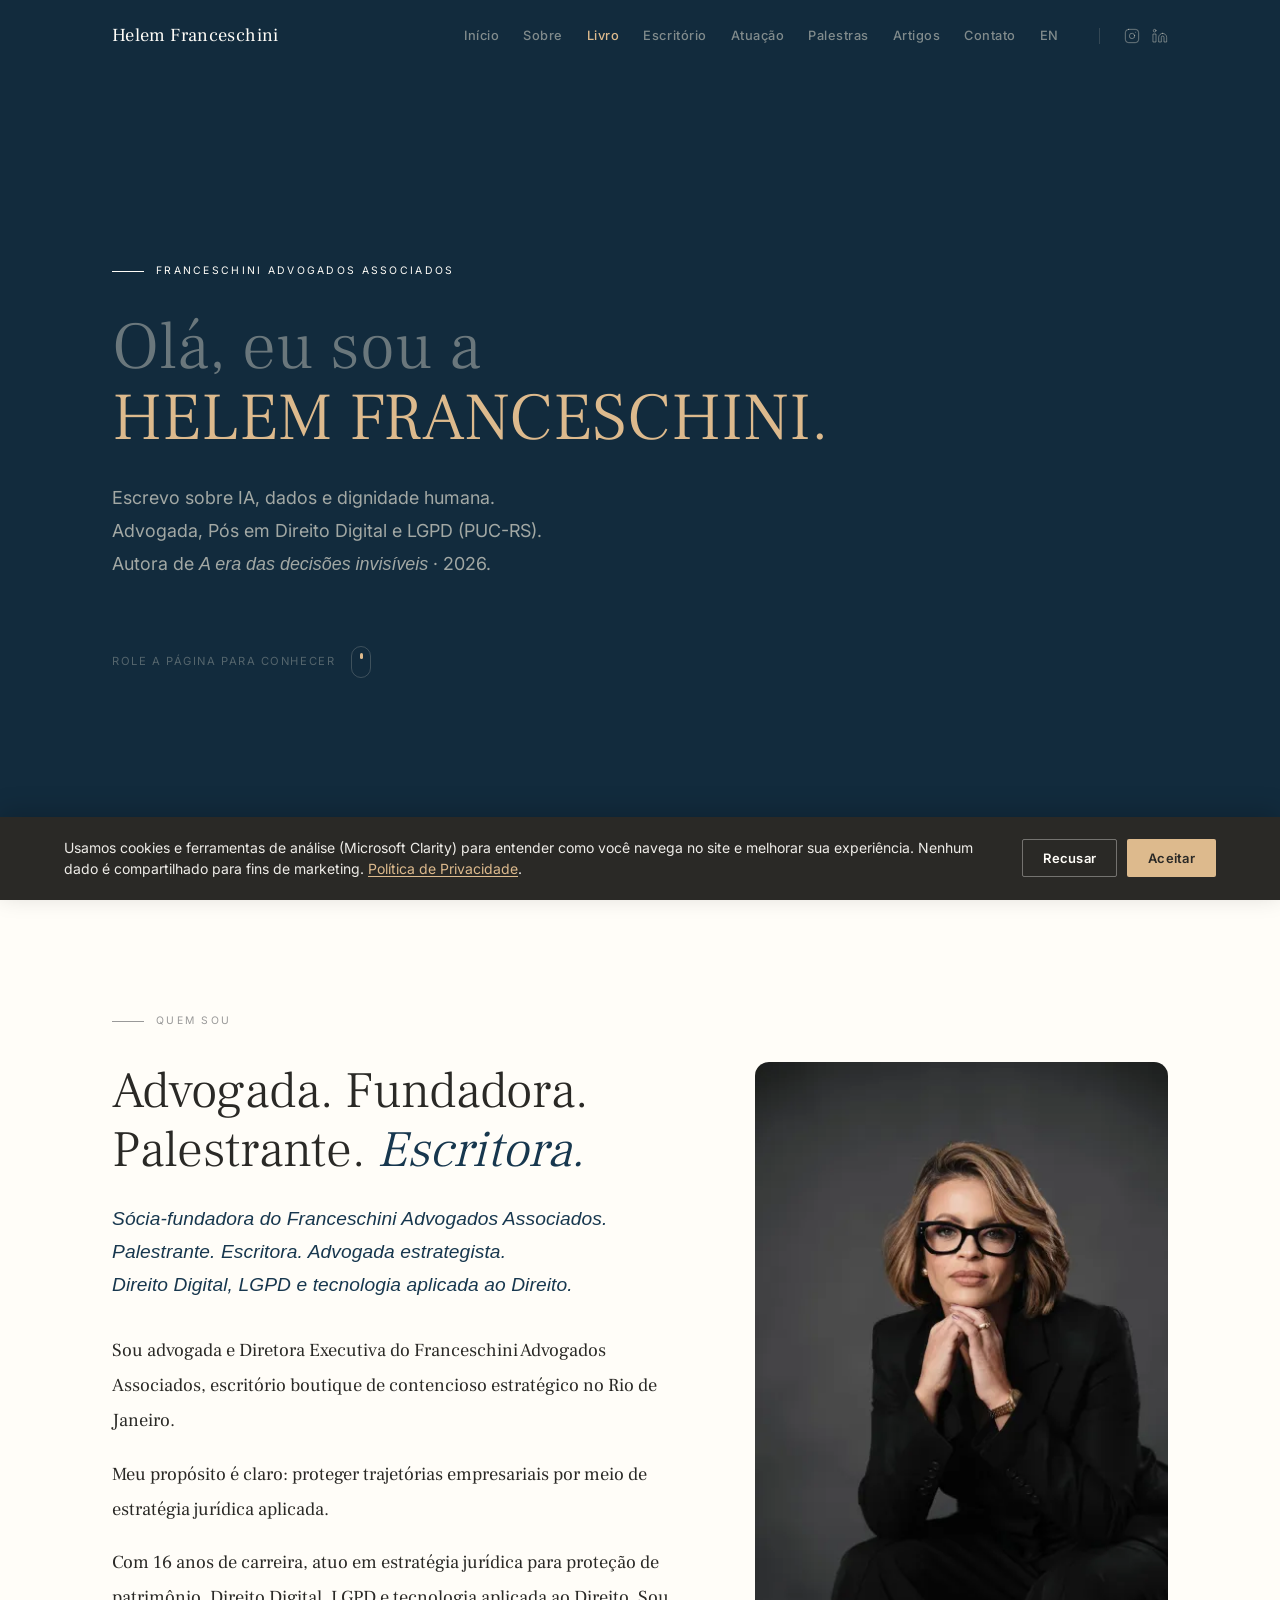
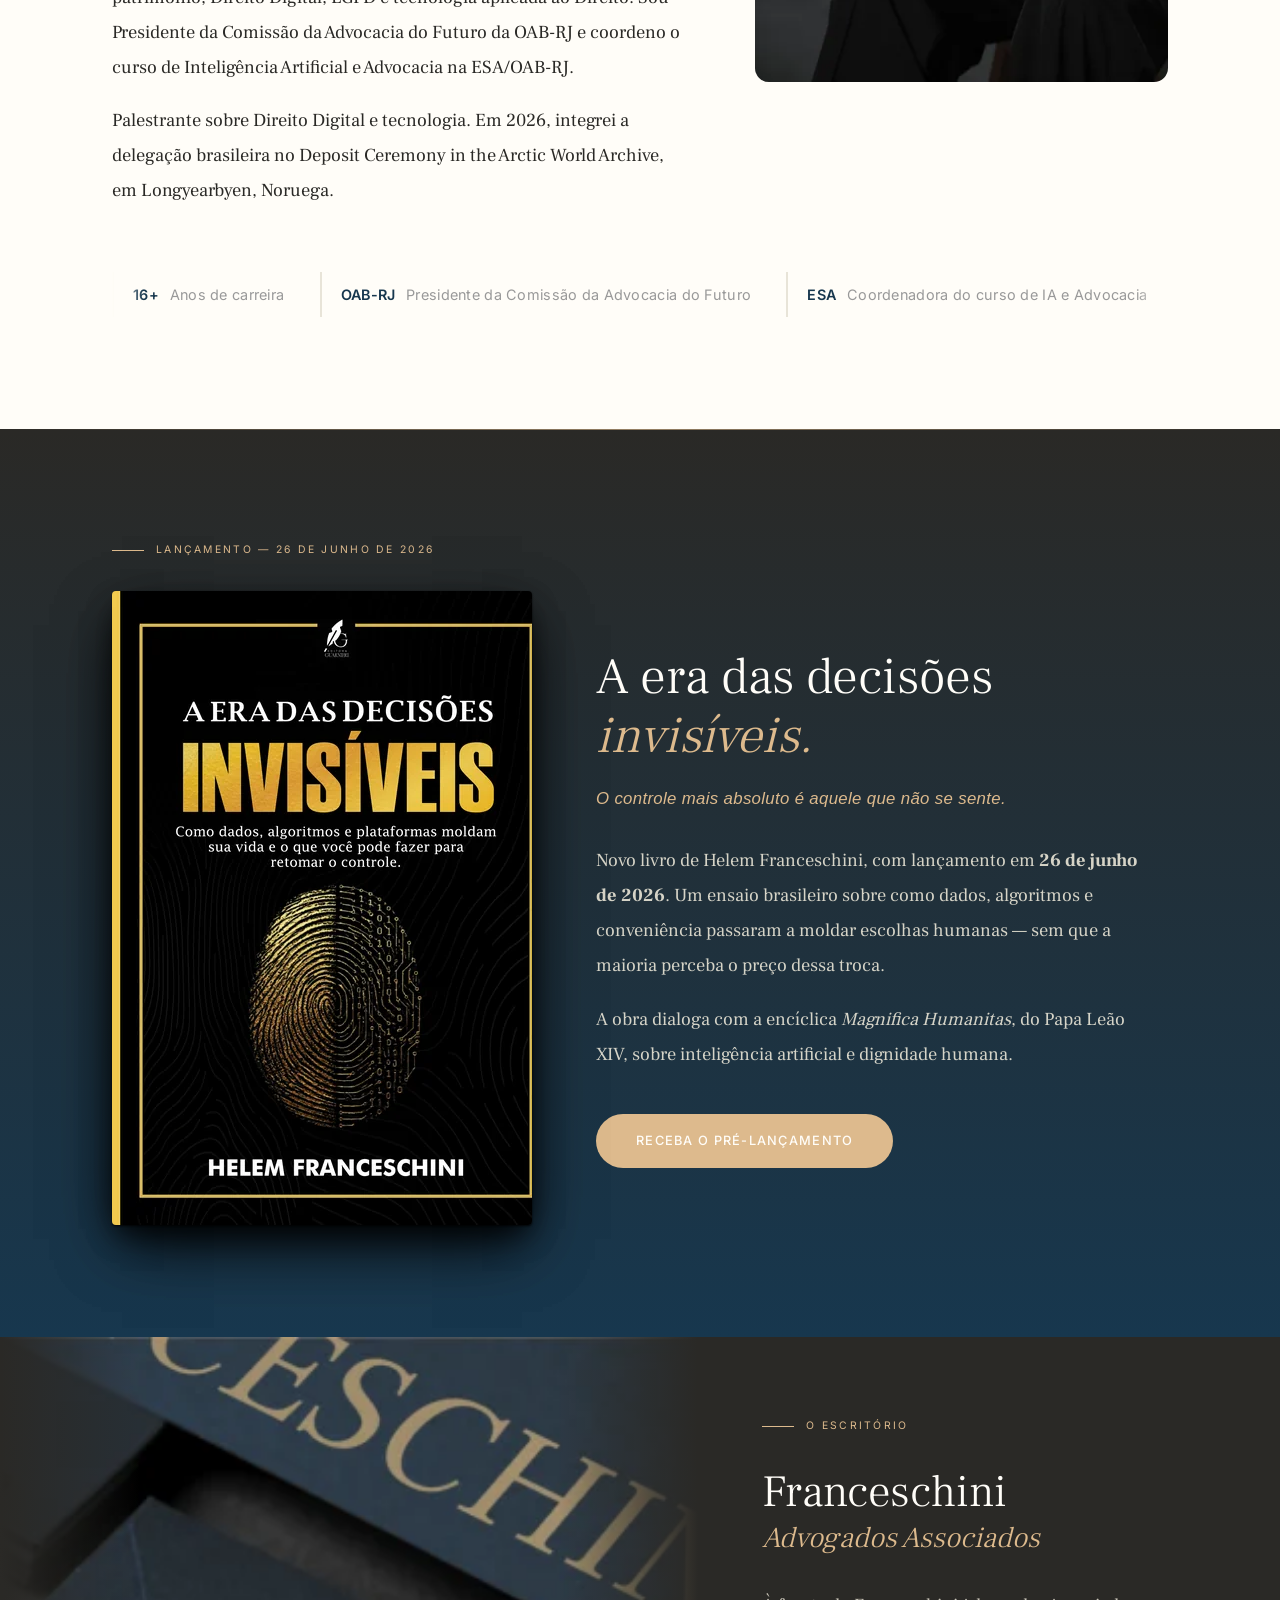
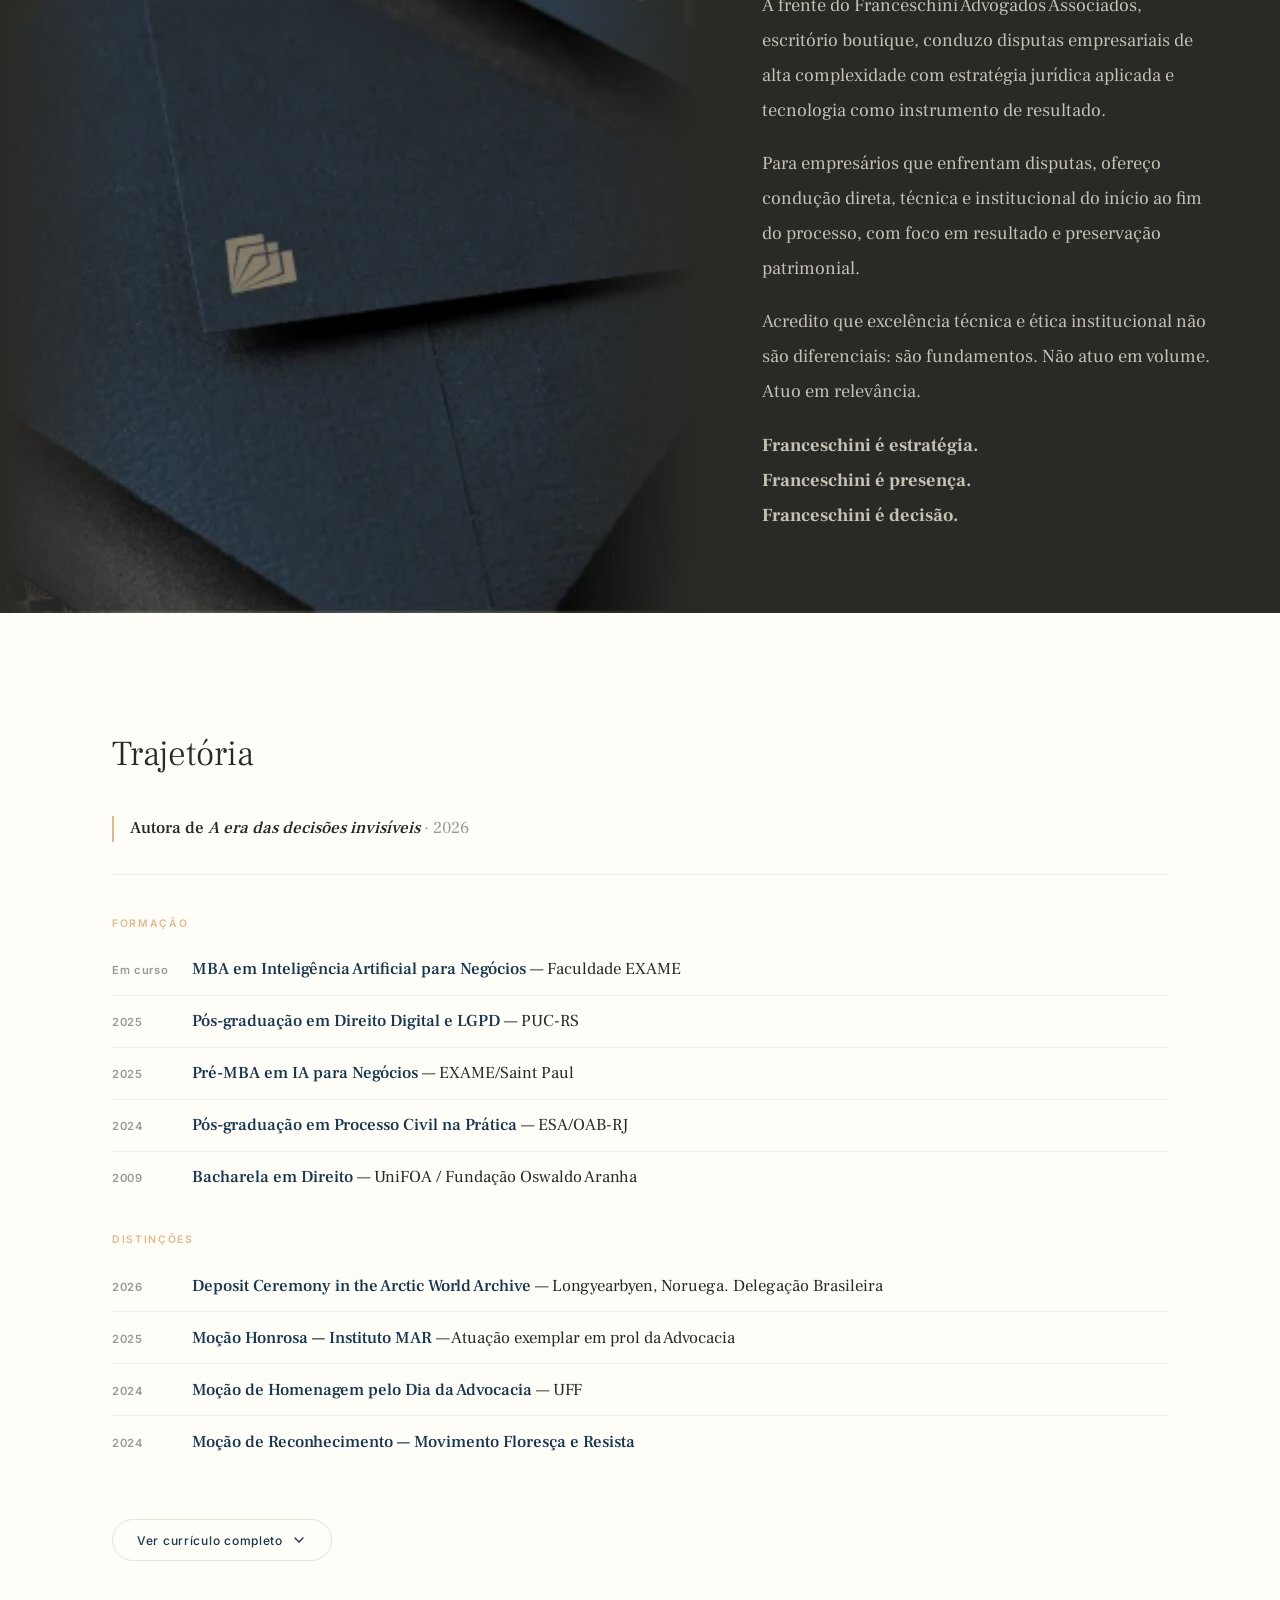
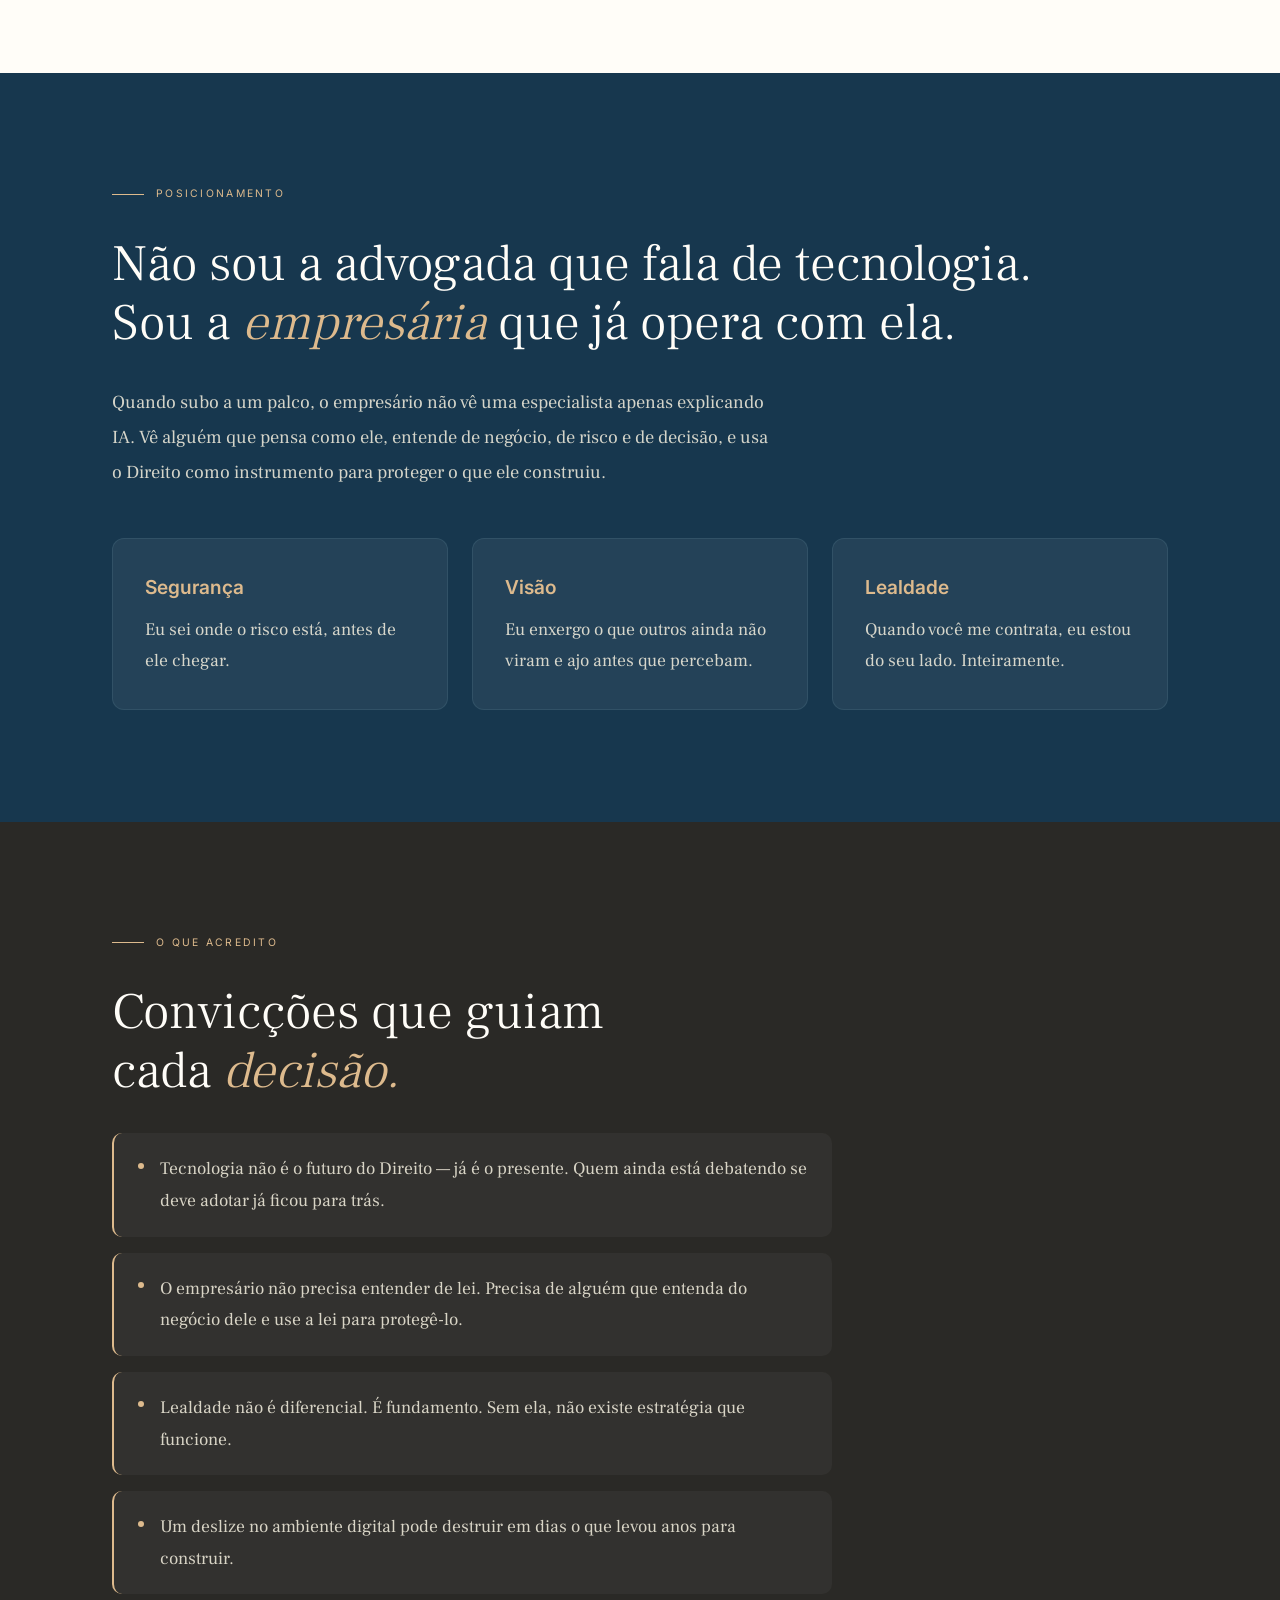
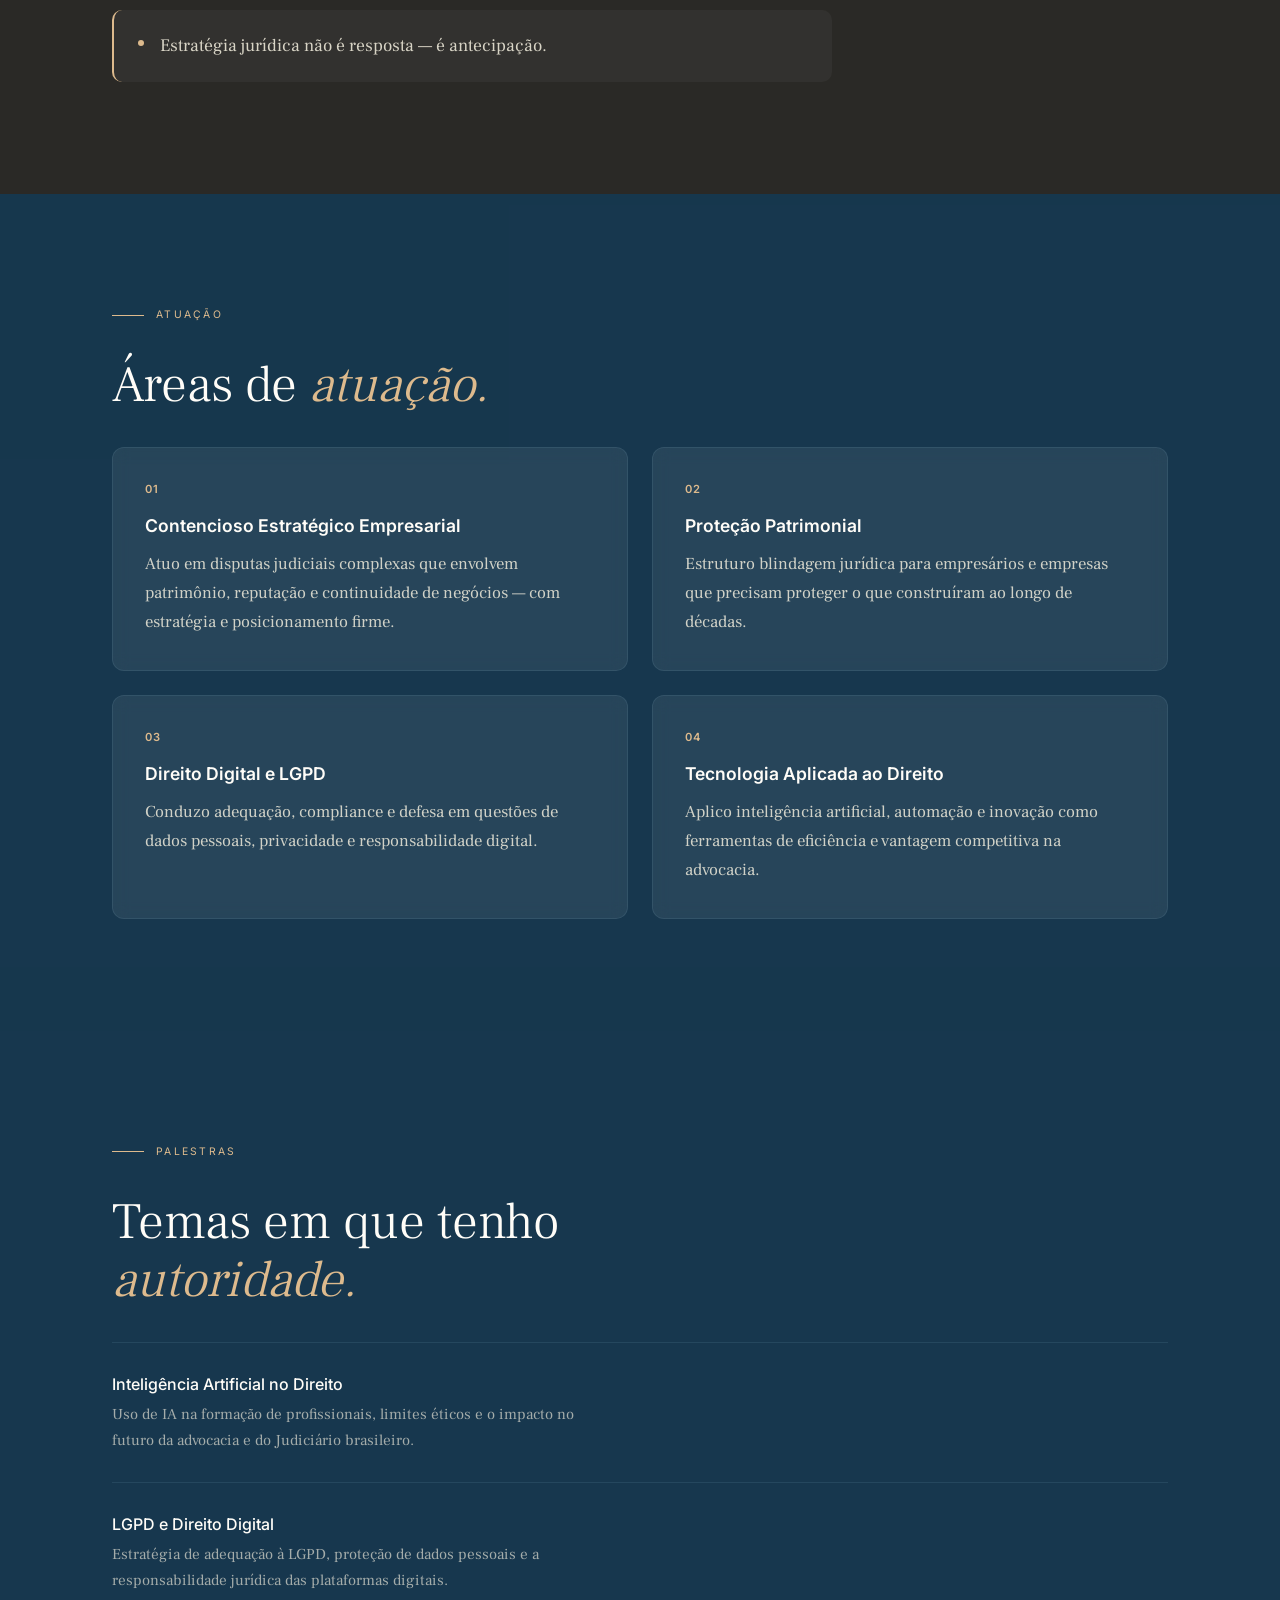
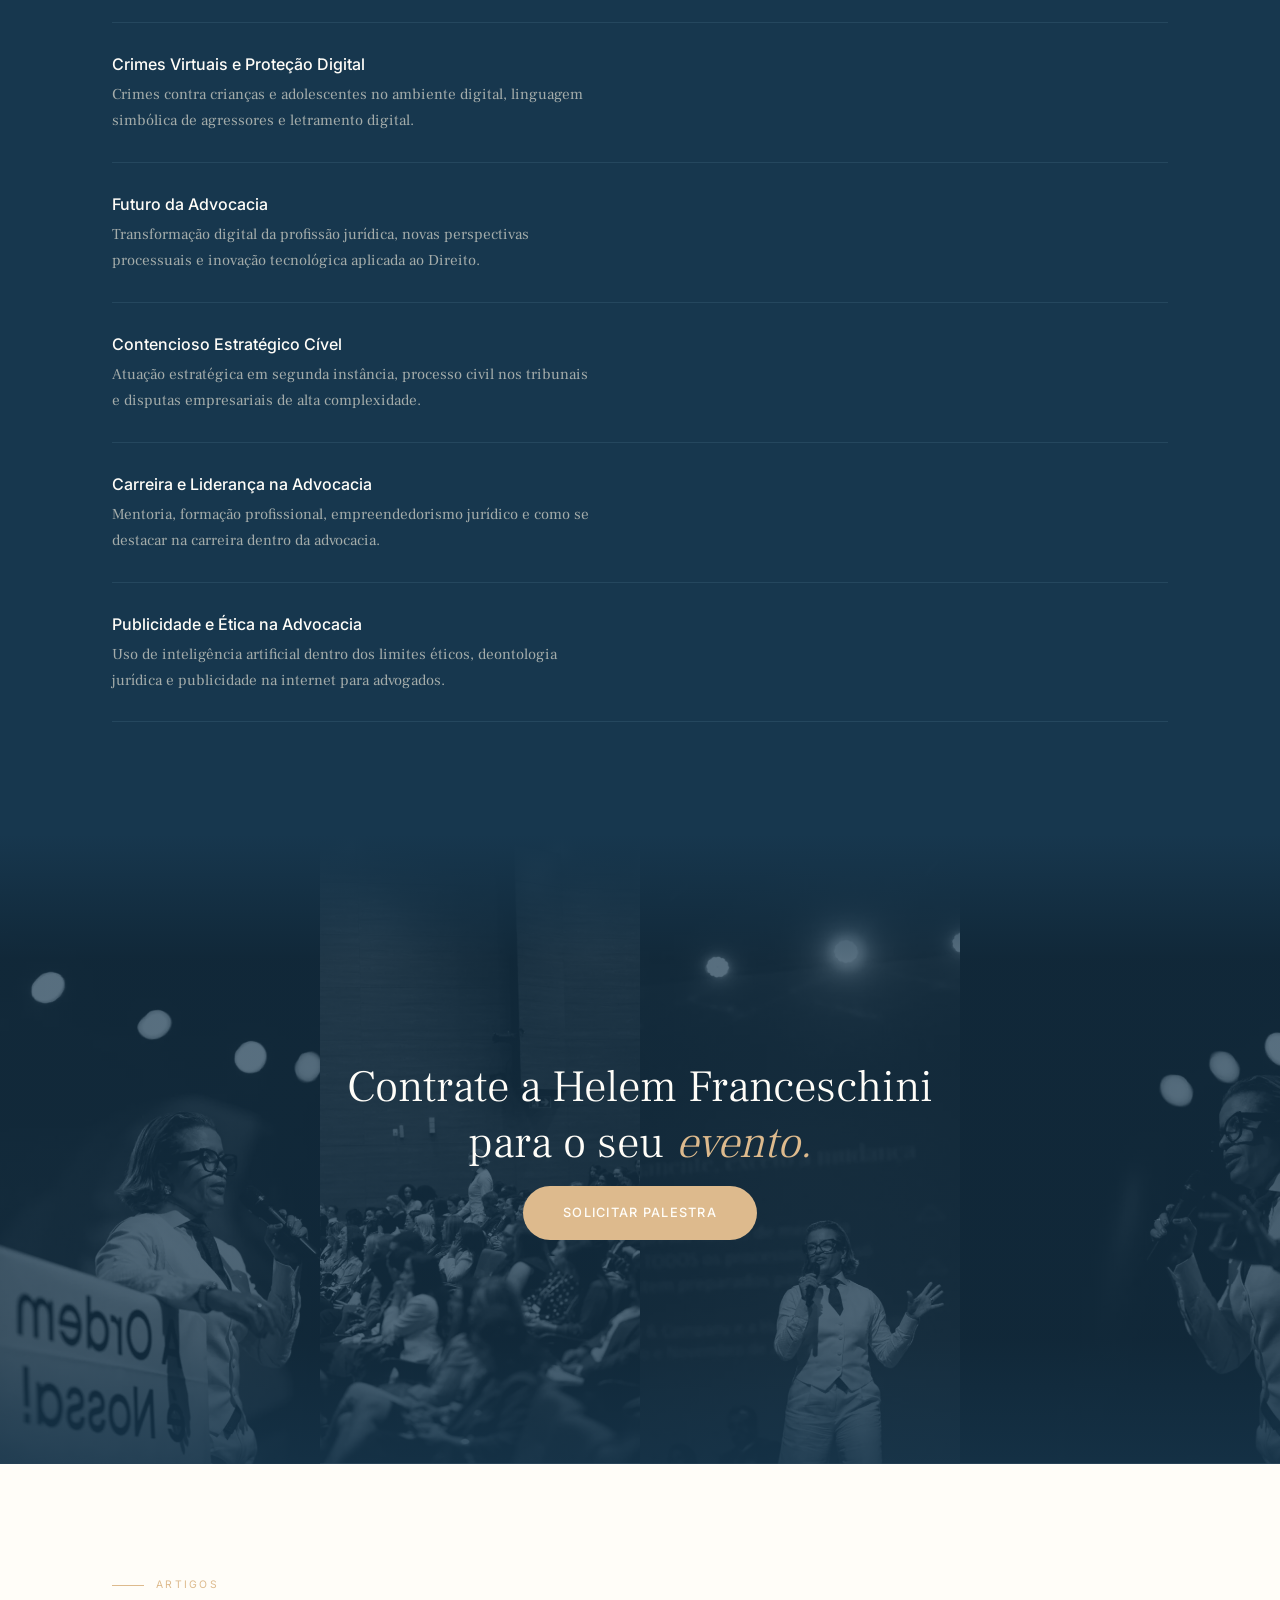
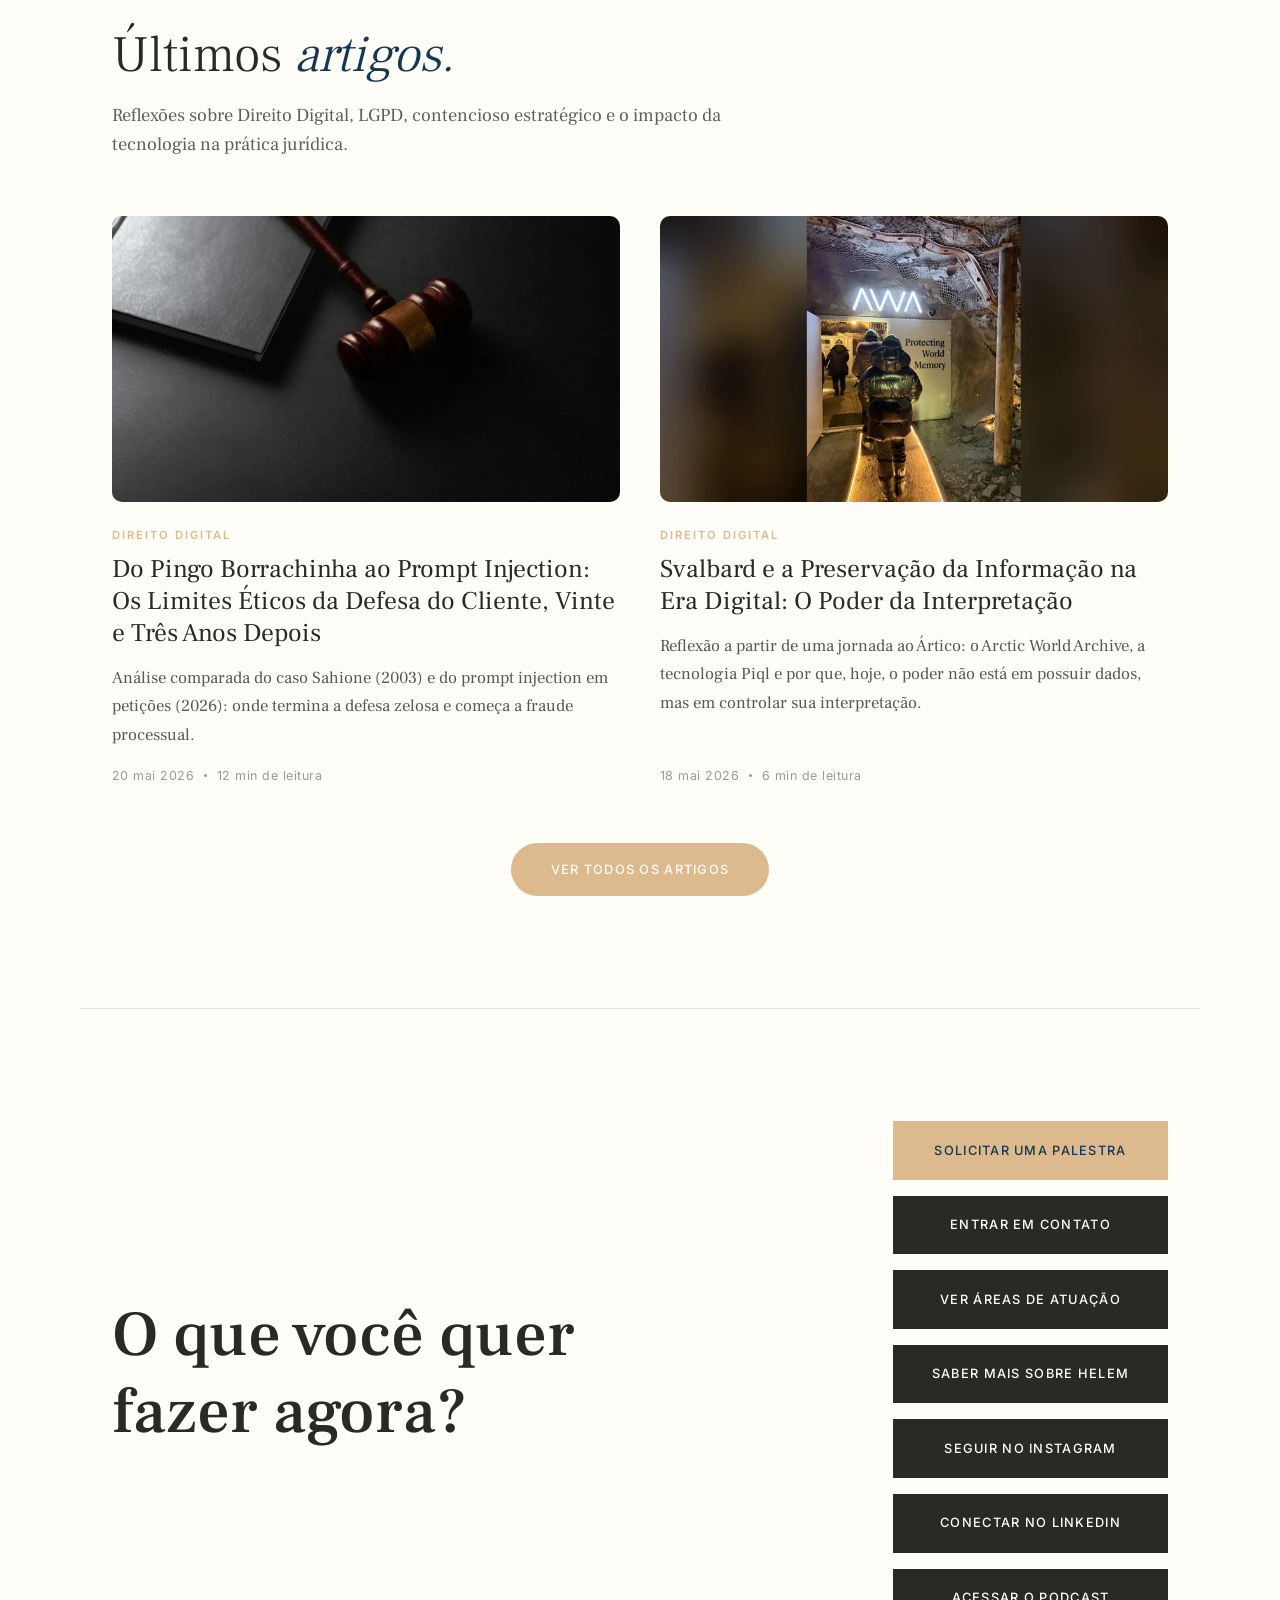
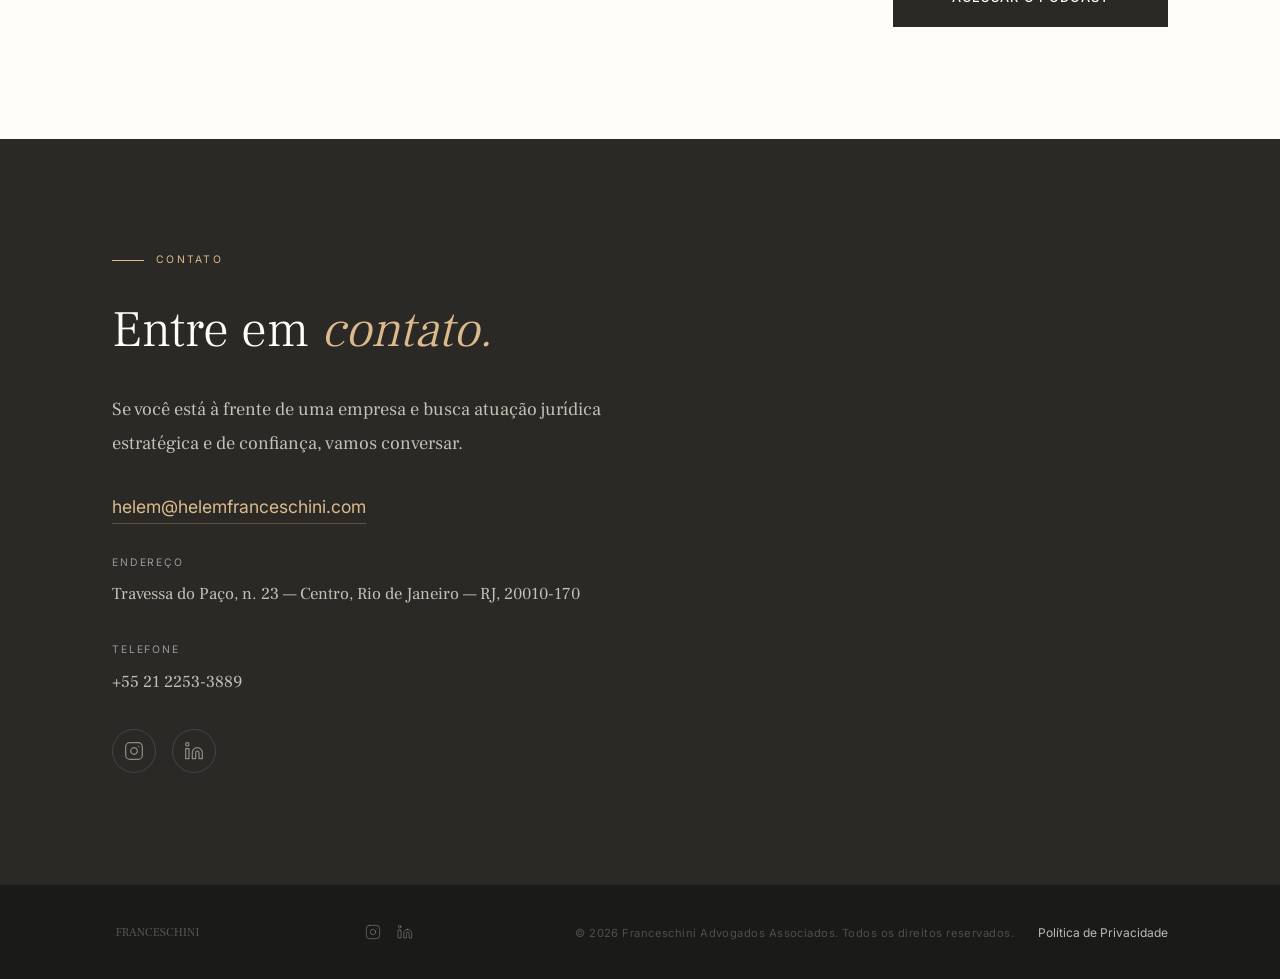
==== commit e88205e3: "small changes" ====
--- a/index.html
+++ b/index.html
@@ -76,7 +76,7 @@
       "@type": "Person",
       "name": "Helem Franceschini",
       "jobTitle": "Sócia-Fundadora",
-      "description": "Advogada estrategista com mais de 16 anos de carreira. Vice-Presidente da Comissão da Advocacia do Futuro da OAB-RJ.",
+      "description": "Advogada estrategista com mais de 16 anos de carreira. Presidente da Comissão da Advocacia do Futuro da OAB-RJ.",
       "sameAs": [
         "https://www.instagram.com/helemfranceschini",
         "https://www.linkedin.com/in/helem-franceschini-45b18839"
@@ -198,7 +198,7 @@
       "@type": "LegalService",
       "name": "Franceschini Advogados Associados"
     },
-    "description": "Advogada estrategista, especialista em Direito Digital, LGPD e tecnologia aplicada ao Direito. Vice-Presidente da Comissão da Advocacia do Futuro da OAB-RJ.",
+    "description": "Advogada estrategista, especialista em Direito Digital, LGPD e tecnologia aplicada ao Direito. Presidente da Comissão da Advocacia do Futuro da OAB-RJ.",
     "url": "https://www.helemfranceschini.com",
     "sameAs": [
       "https://www.instagram.com/helemfranceschini",
@@ -214,7 +214,7 @@
       "@type": "Organization",
       "name": "Ordem dos Advogados do Brasil — Seccional Rio de Janeiro (OAB-RJ)"
     },
-    "award": ["Vice-Presidente da Comissão da Advocacia do Futuro — OAB-RJ", "Coordenadora do curso de IA e Advocacia — ESA/OAB-RJ", "Delegação brasileira no Arctic World Archive — Noruega 2026"]
+    "award": ["Presidente da Comissão da Advocacia do Futuro — OAB-RJ", "Coordenadora do curso de IA e Advocacia — ESA/OAB-RJ", "Delegação brasileira no Arctic World Archive — Noruega 2026"]
   }
   </script>
 
@@ -354,12 +354,12 @@
               <span>Quem sou</span>
             </div>
             <h2 class="section-title title-dark">
-              Advogada. Fundadora.<br>
-              <em>Palestrante.</em>
+              Advogada. Fundadora. Palestrante.
+              <em>Escritora.</em>
             </h2>
             <p class="about-subtitle">
               Sócia-fundadora do Franceschini Advogados Associados.<br>
-              Palestrante. Advogada estrategista.<br>
+              Palestrante. Escritora. Advogada estrategista.<br>
               Direito Digital, LGPD e tecnologia aplicada ao Direito.
             </p>
             <p class="prose">
@@ -369,7 +369,7 @@
               Meu propósito é claro: proteger trajetórias empresariais por meio de estratégia jurídica aplicada.
             </p>
             <p class="prose">
-              Com 16 anos de carreira, atuo em estratégia jurídica para proteção de patrimônio, Direito Digital, LGPD e tecnologia aplicada ao Direito. Sou Vice-Presidente da Comissão da Advocacia do Futuro da OAB-RJ e coordeno o curso de Inteligência Artificial e Advocacia na ESA/OAB-RJ.
+              Com 16 anos de carreira, atuo em estratégia jurídica para proteção de patrimônio, Direito Digital, LGPD e tecnologia aplicada ao Direito. Sou Presidente da Comissão da Advocacia do Futuro da OAB-RJ e coordeno o curso de Inteligência Artificial e Advocacia na ESA/OAB-RJ.
             </p>
             <p class="prose">
               Palestrante sobre Direito Digital e tecnologia. Em 2026, integrei a delegação brasileira no Deposit Ceremony in the Arctic World Archive, em Longyearbyen, Noruega.
@@ -386,7 +386,7 @@
           <div class="marquee-track">
             <div class="marquee-content">
               <span class="marquee-item"><strong>16+</strong> Anos de carreira</span>
-              <span class="marquee-item"><strong>OAB-RJ</strong> Vice-Presidente da Comissão da Advocacia do Futuro</span>
+              <span class="marquee-item"><strong>OAB-RJ</strong> Presidente da Comissão da Advocacia do Futuro</span>
               <span class="marquee-item"><strong>ESA</strong> Coordenadora do curso de IA e Advocacia</span>
               <span class="marquee-item"><strong>2026</strong> Arctic World Archive — Delegação Brasileira, Noruega</span>
               <span class="marquee-item"><strong>Publicação</strong> Revista da ANDES</span>
@@ -396,7 +396,7 @@
             </div>
             <div class="marquee-content" aria-hidden="true">
               <span class="marquee-item"><strong>16+</strong> Anos de carreira</span>
-              <span class="marquee-item"><strong>OAB-RJ</strong> Vice-Presidente da Comissão da Advocacia do Futuro</span>
+              <span class="marquee-item"><strong>OAB-RJ</strong> Presidente da Comissão da Advocacia do Futuro</span>
               <span class="marquee-item"><strong>ESA</strong> Coordenadora do curso de IA e Advocacia</span>
               <span class="marquee-item"><strong>2026</strong> Arctic World Archive — Delegação Brasileira, Noruega</span>
               <span class="marquee-item"><strong>Publicação</strong> Revista da ANDES</span>
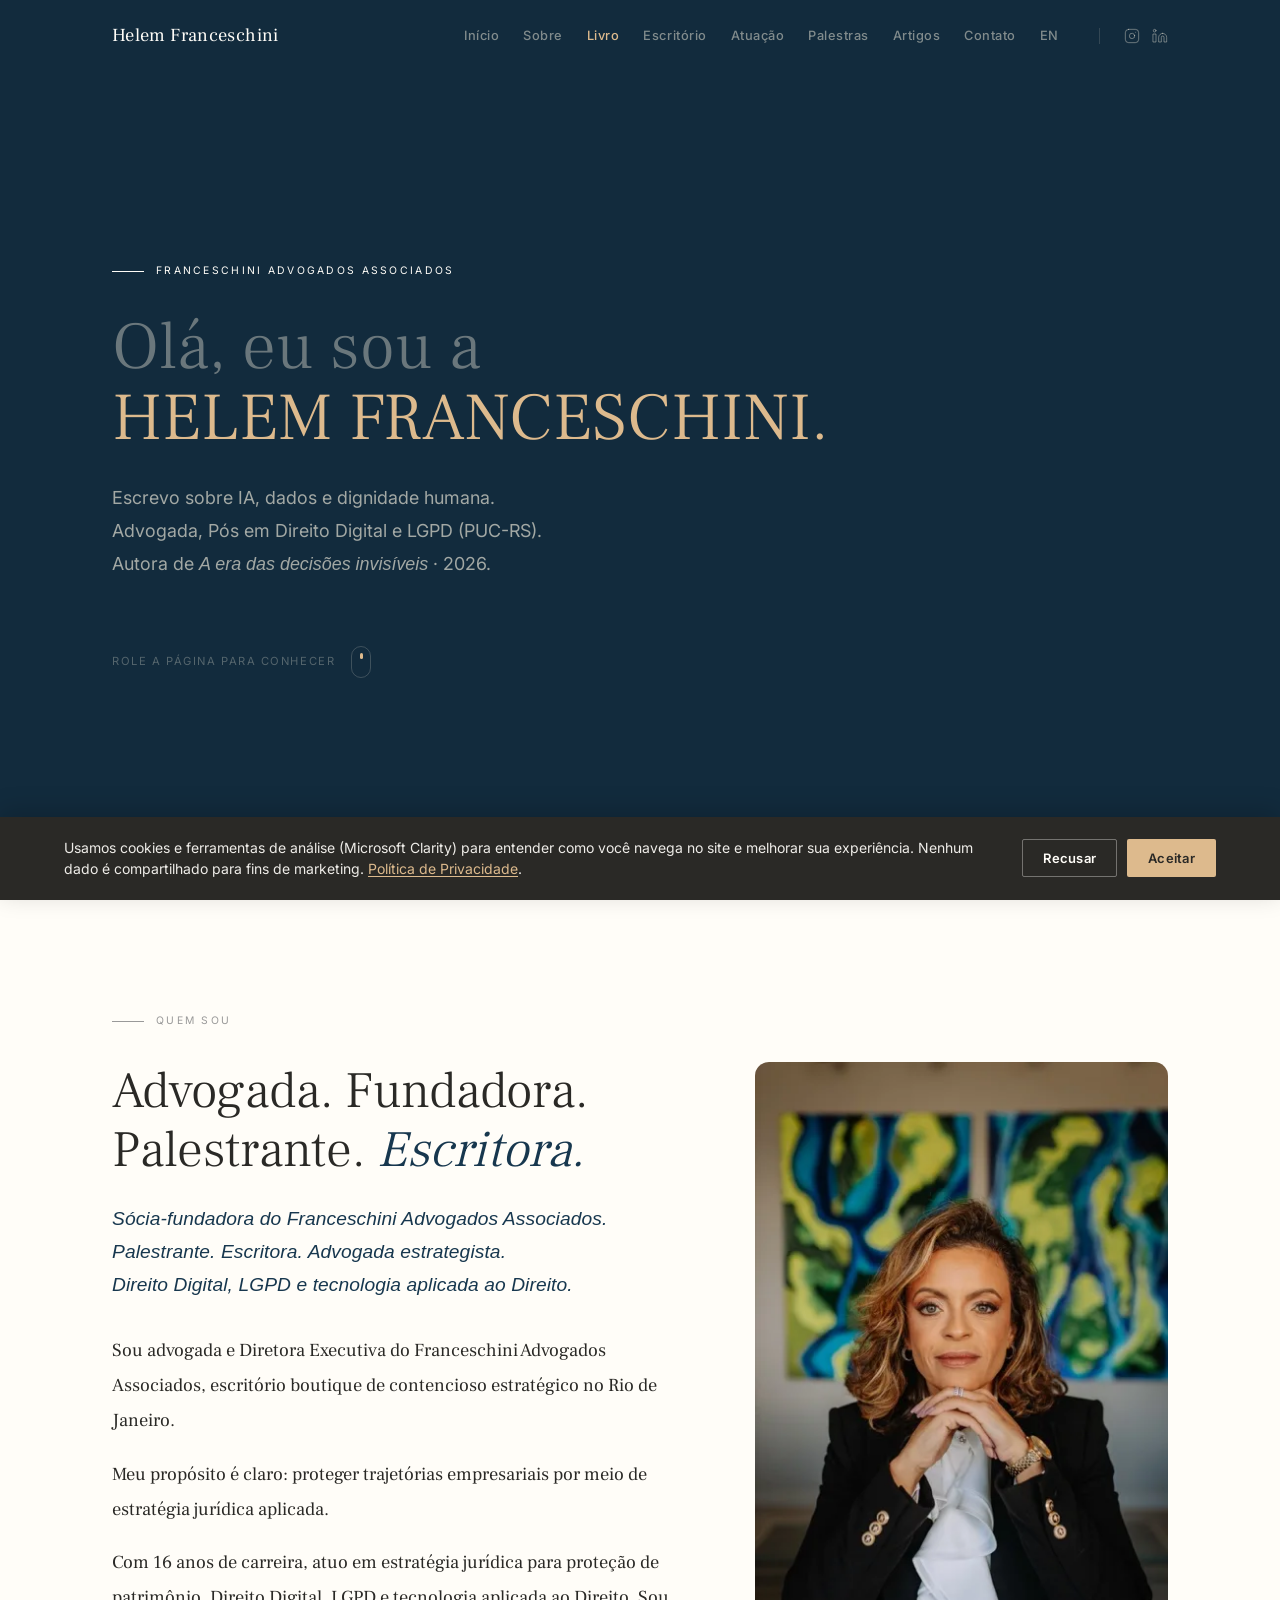
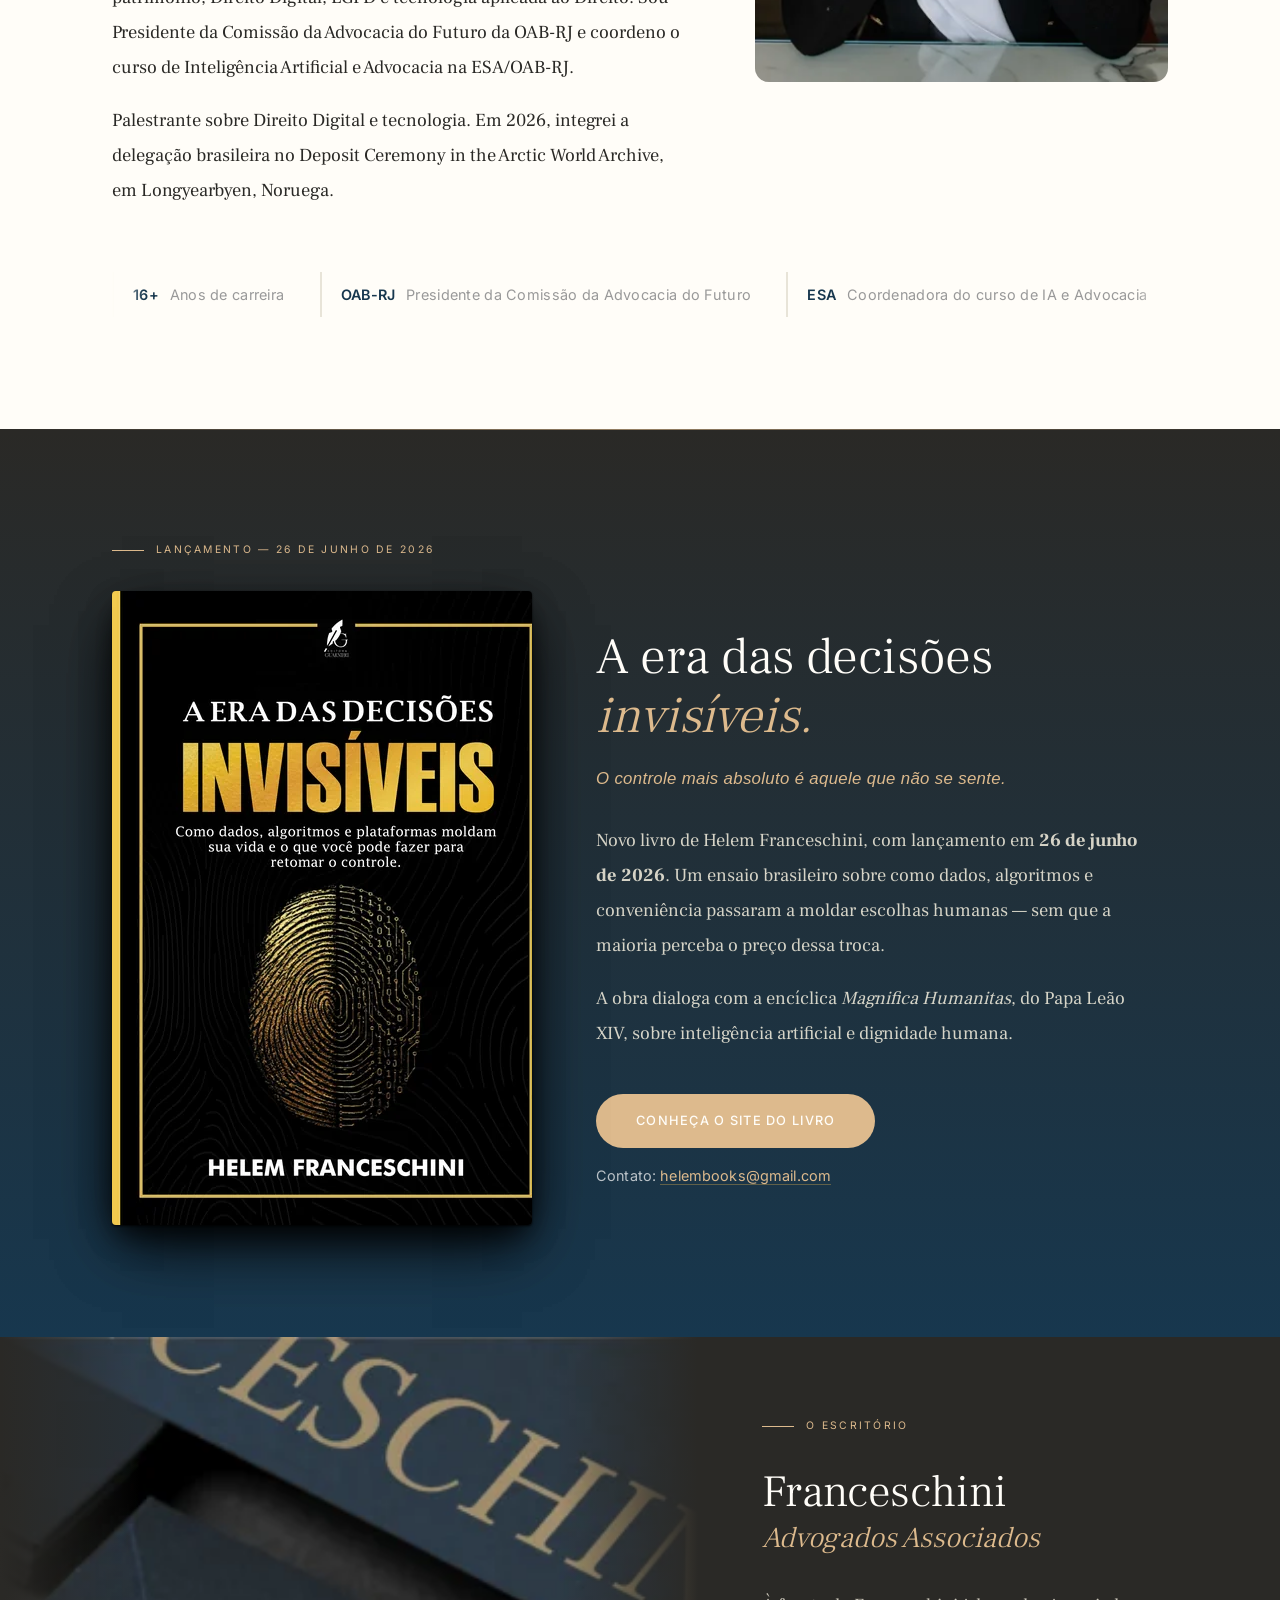
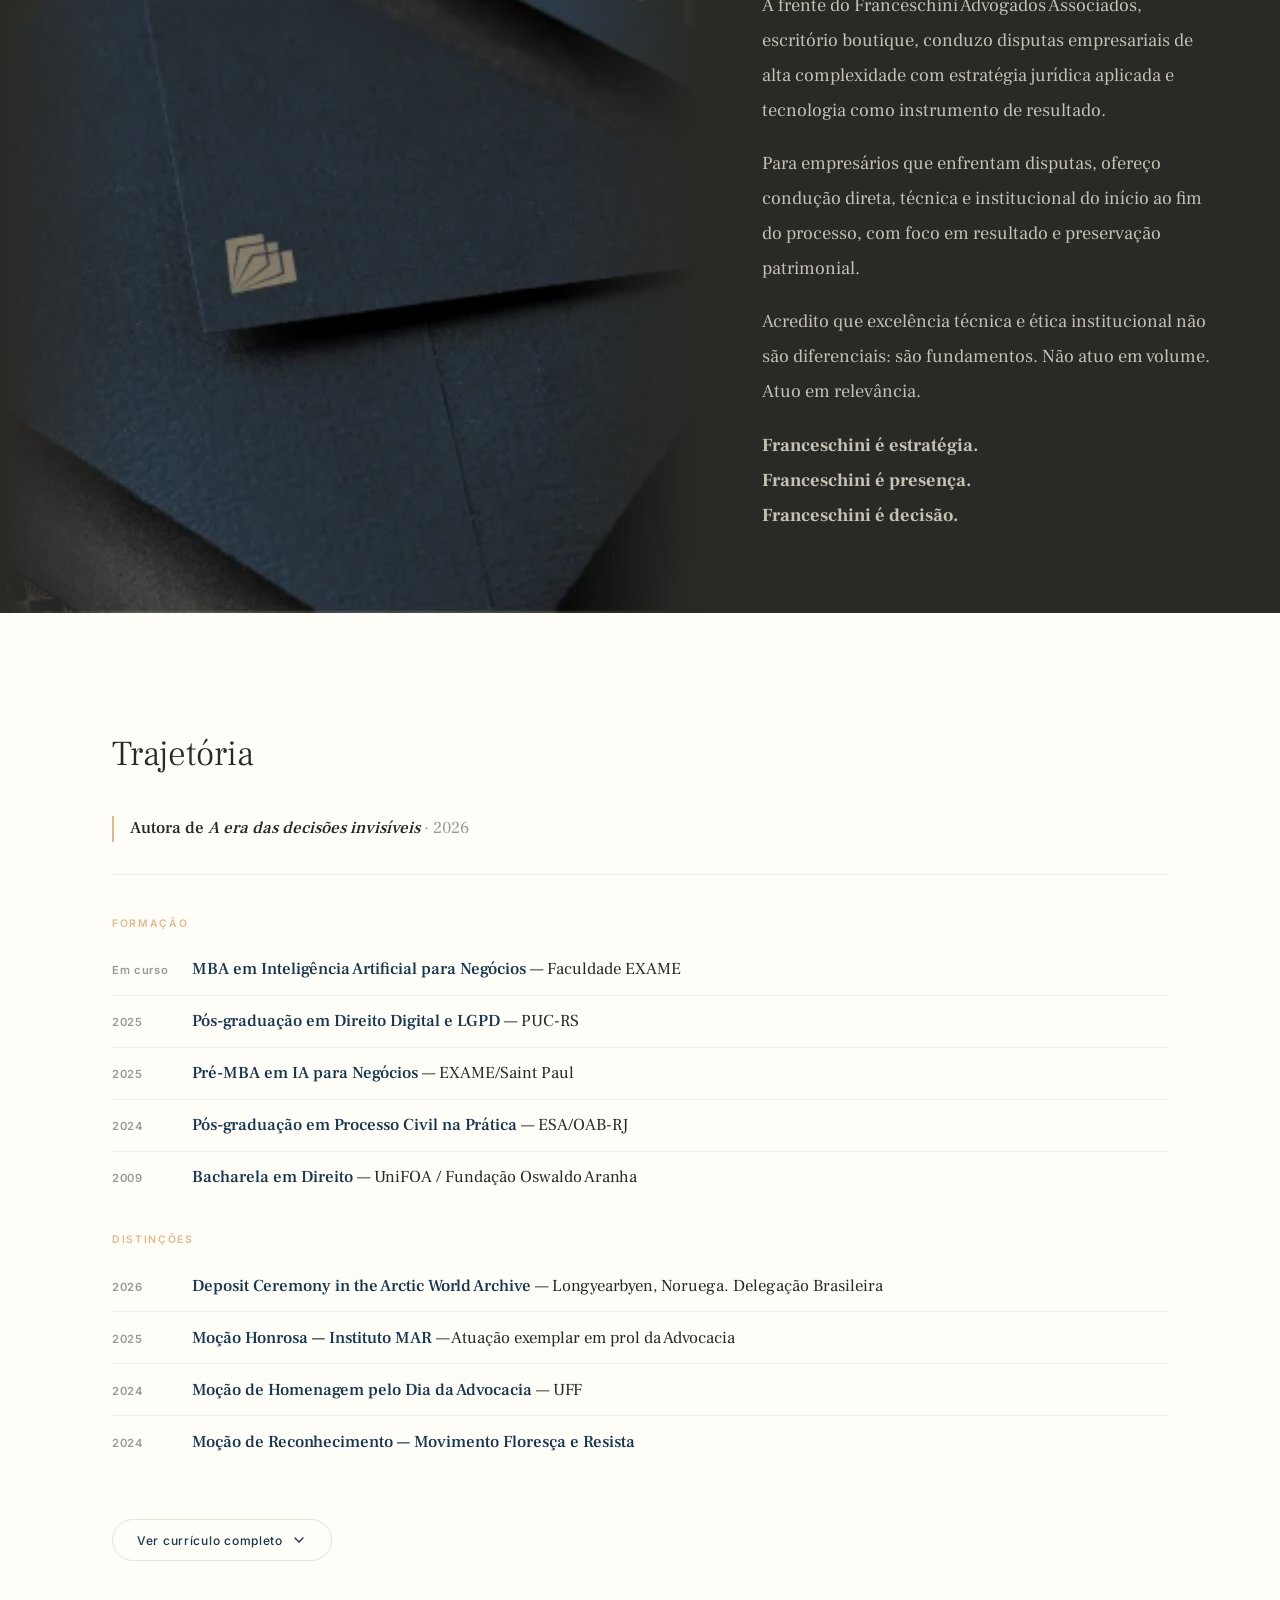
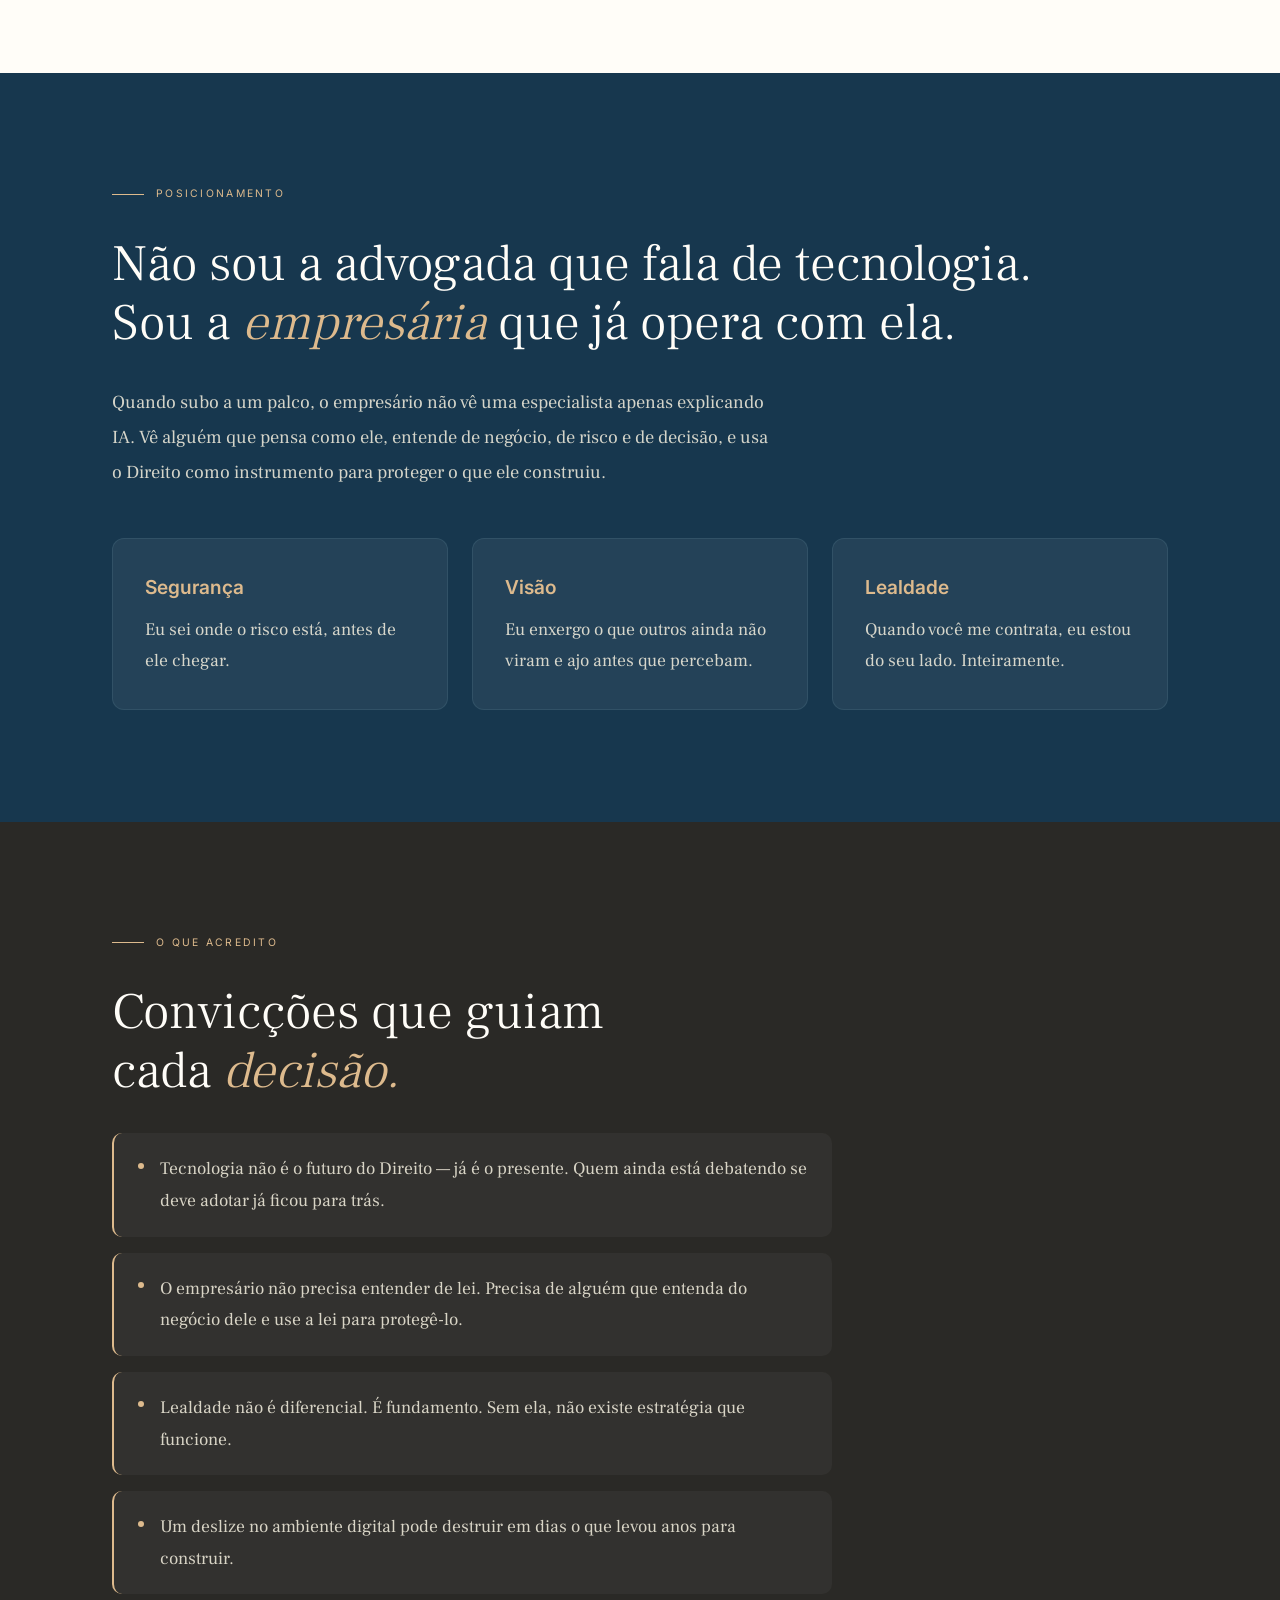
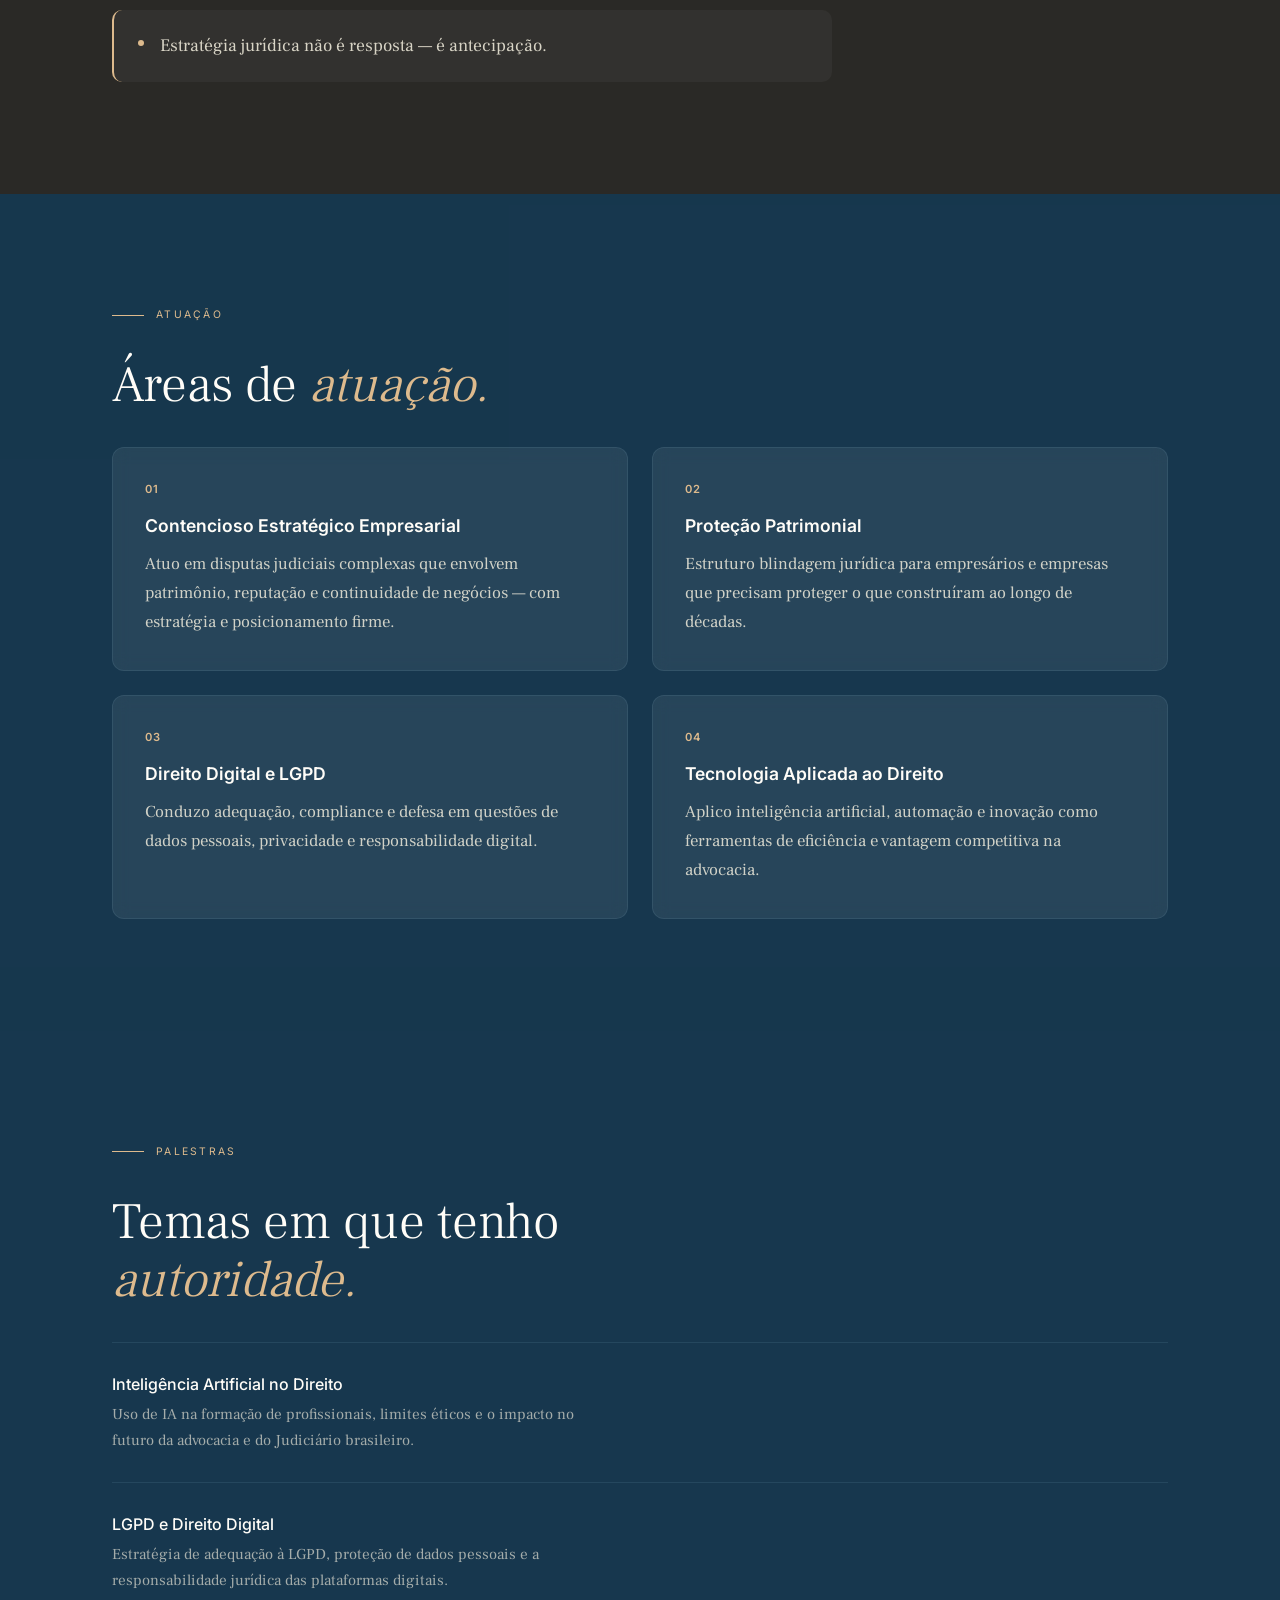
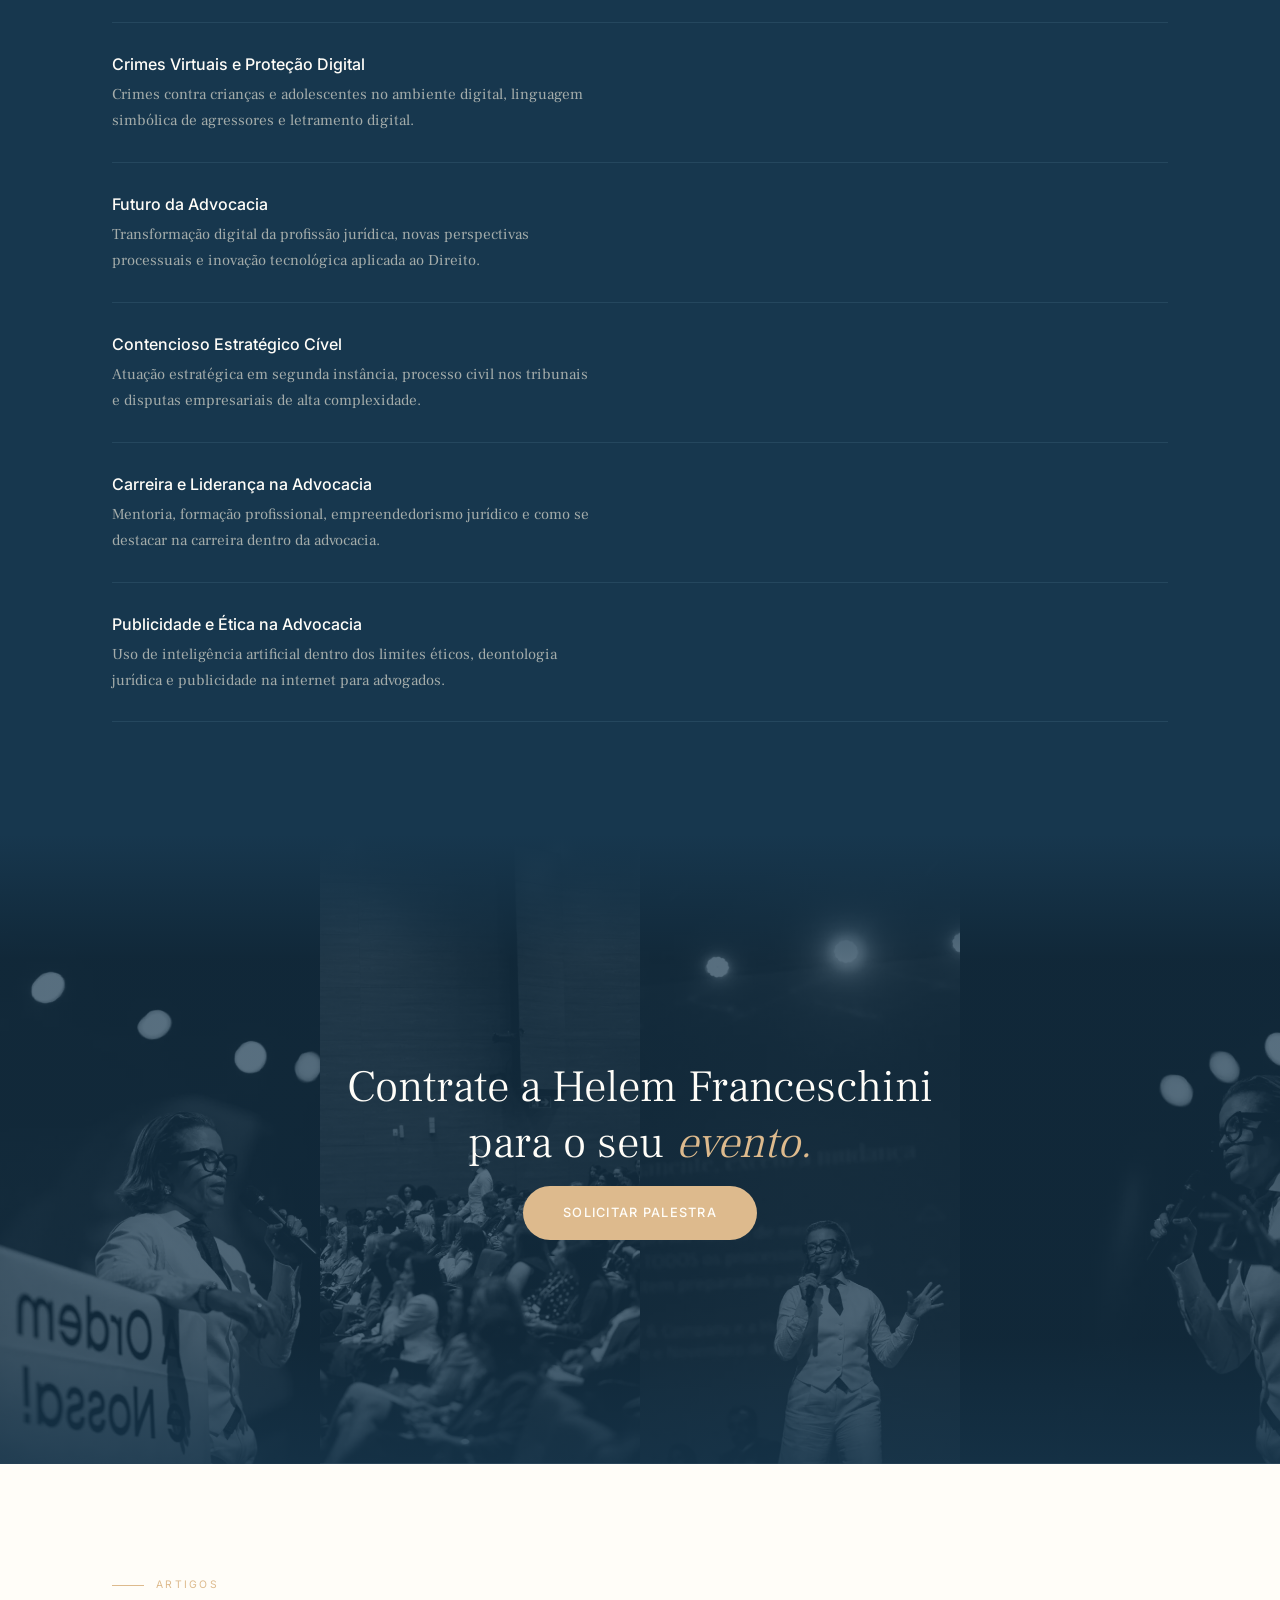
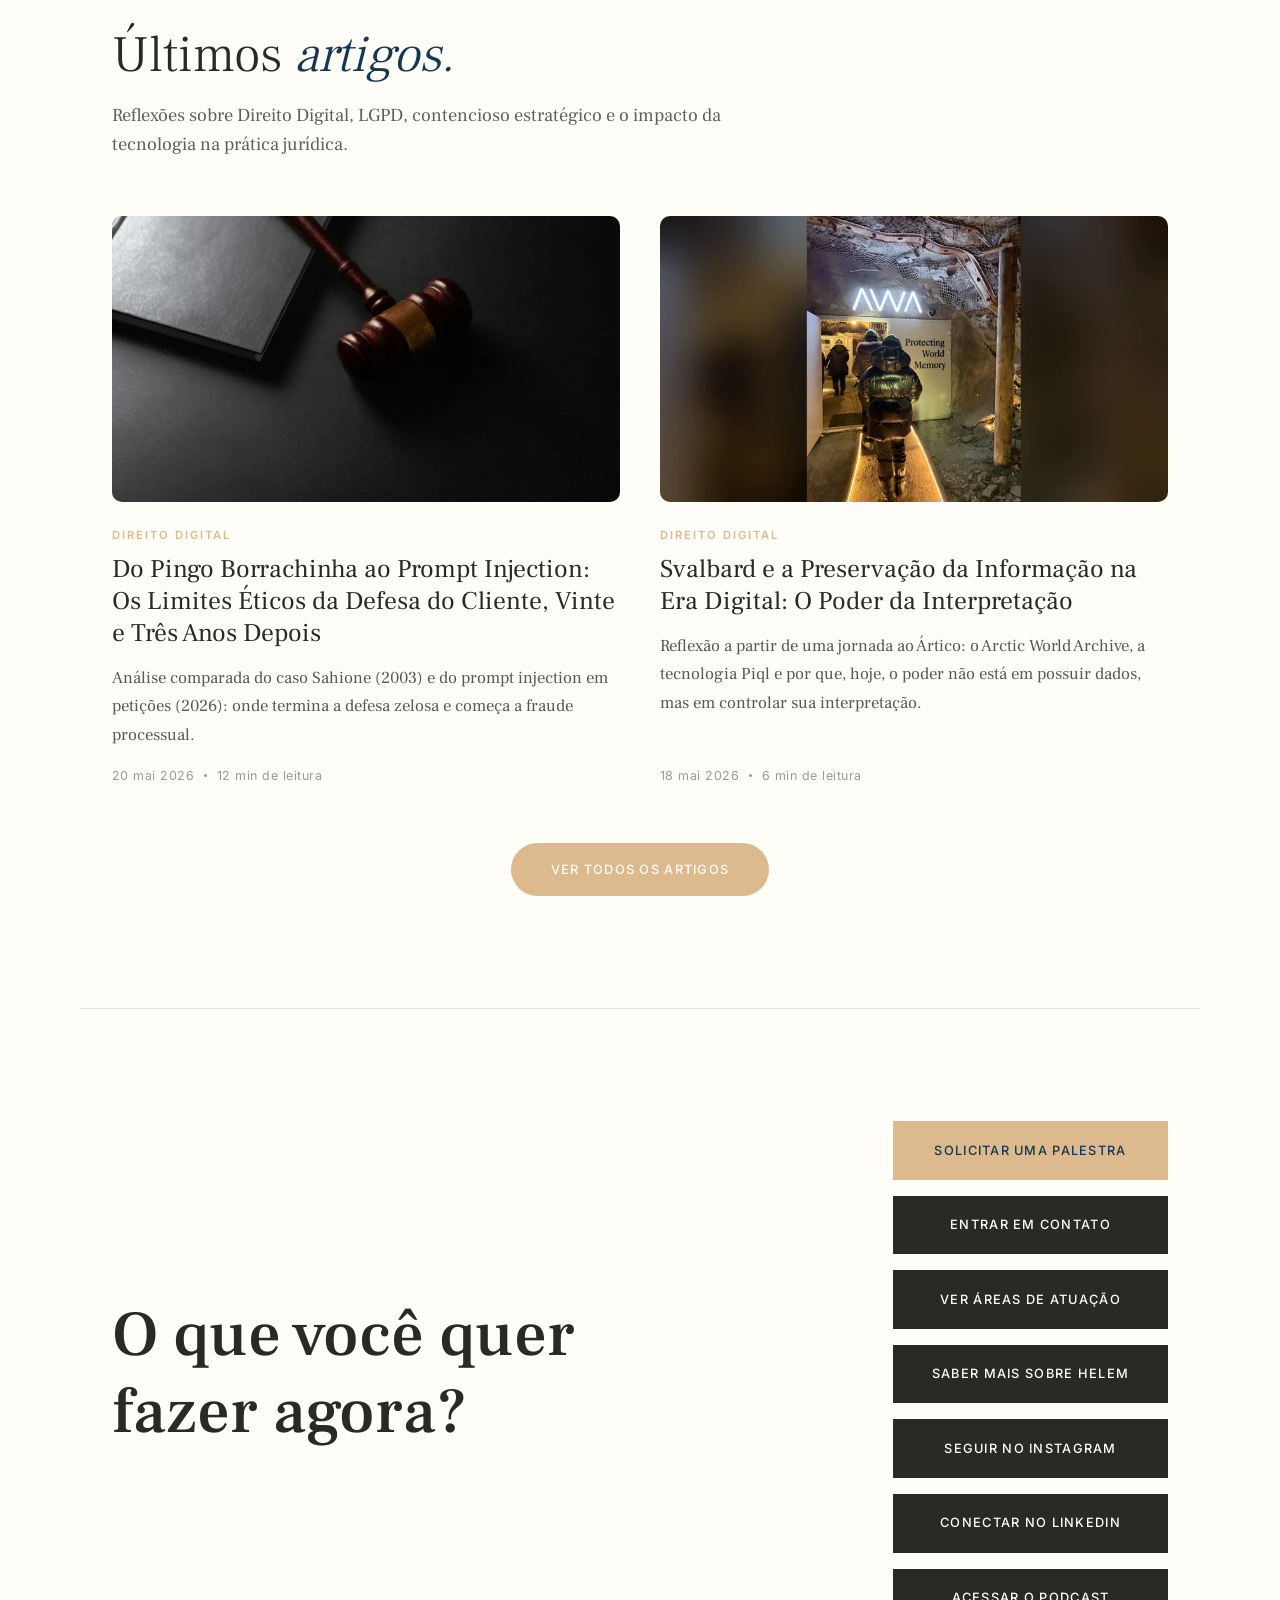
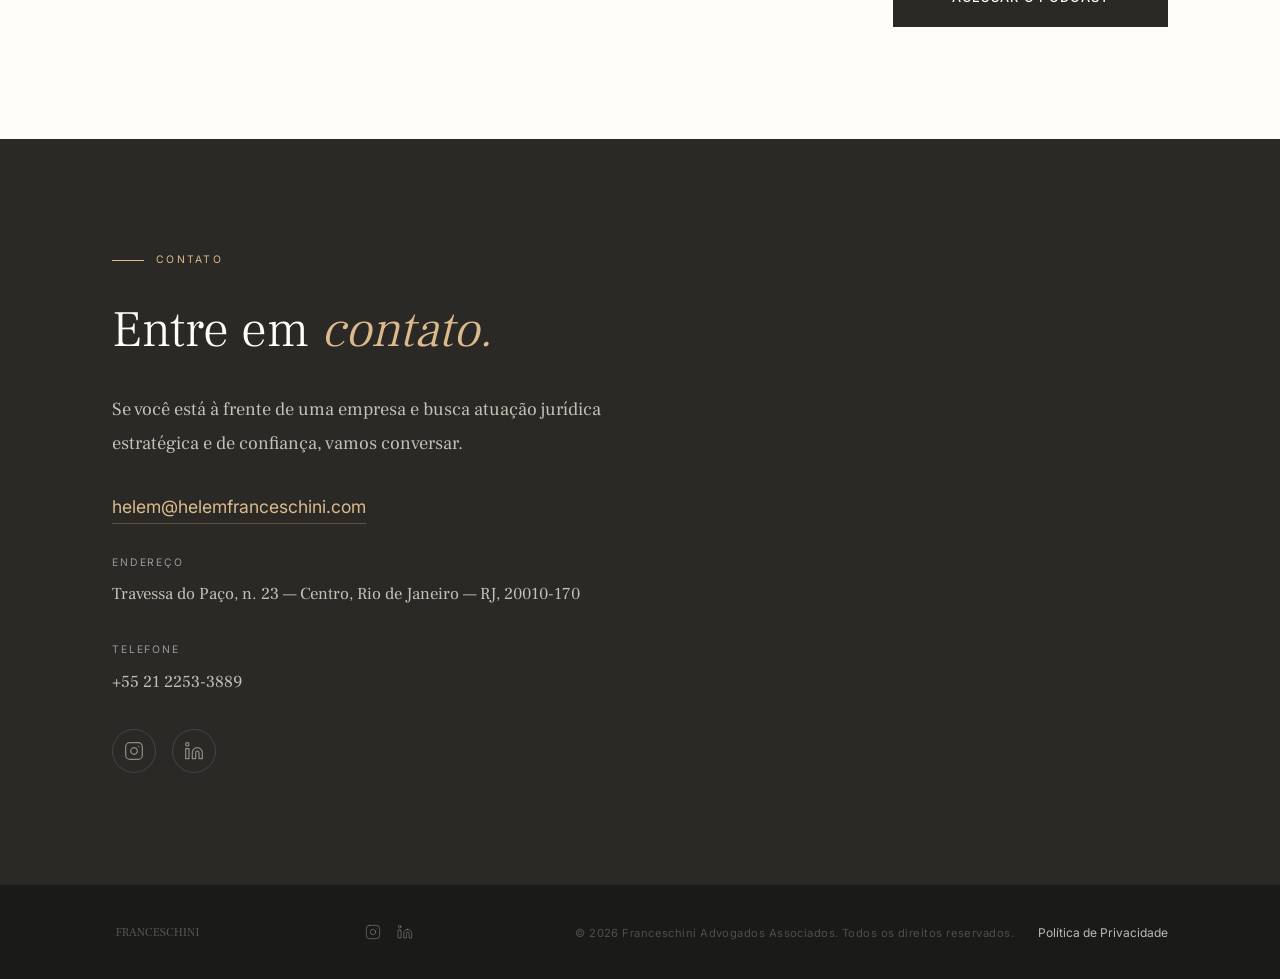
==== commit 104ed0fc: "feat: aponta CTA do livro para site dedicado e novo e-mail de contato CTA da seção do livro (PT e EN" ====
--- a/index.html
+++ b/index.html
@@ -239,7 +239,7 @@
       "@type": "Organization",
       "name": "Helem Franceschini"
     },
-    "url": "https://www.helemfranceschini.com/#livro"
+    "url": "https://aeradasdecisoesinvisiveis.com.br"
   }
   </script>
 
@@ -436,7 +436,8 @@
             <p class="prose prose-light livro-desc">
               A obra dialoga com a encíclica <em>Magnifica Humanitas</em>, do Papa Leão XIV, sobre inteligência artificial e dignidade humana.
             </p>
-            <a href="mailto:helem@helemfranceschini.com?subject=Pré-lançamento — A era das decisões invisíveis&amp;body=Olá Helem, gostaria de receber novidades sobre o pré-lançamento do livro." class="cta-btn livro-cta">Receba o pré-lançamento</a>
+            <a href="https://aeradasdecisoesinvisiveis.com.br" target="_blank" rel="noopener" class="cta-btn livro-cta">Conheça o site do livro</a>
+            <p class="livro-contato">Contato: <a href="mailto:helembooks@gmail.com?subject=Pré-lançamento — A era das decisões invisíveis&amp;body=Olá Helem, gostaria de receber novidades sobre o pré-lançamento do livro.">helembooks@gmail.com</a></p>
           </div>
         </div>
       </div>
--- a/css/style.css
+++ b/css/style.css
@@ -1104,6 +1104,25 @@
   align-self: flex-start;
 }
 
+.livro-contato {
+  margin-top: 1rem;
+  font-family: var(--font-display);
+  font-size: 0.9rem;
+  color: rgba(255, 255, 255, 0.7);
+  letter-spacing: 0.01em;
+}
+
+.livro-contato a {
+  color: var(--ambar);
+  text-decoration: none;
+  border-bottom: 1px solid rgba(228, 179, 76, 0.35);
+  transition: border-color 0.2s ease;
+}
+
+.livro-contato a:hover {
+  border-bottom-color: var(--ambar);
+}
+
 @media (max-width: 900px) {
   .livro-grid {
     grid-template-columns: 1fr;
